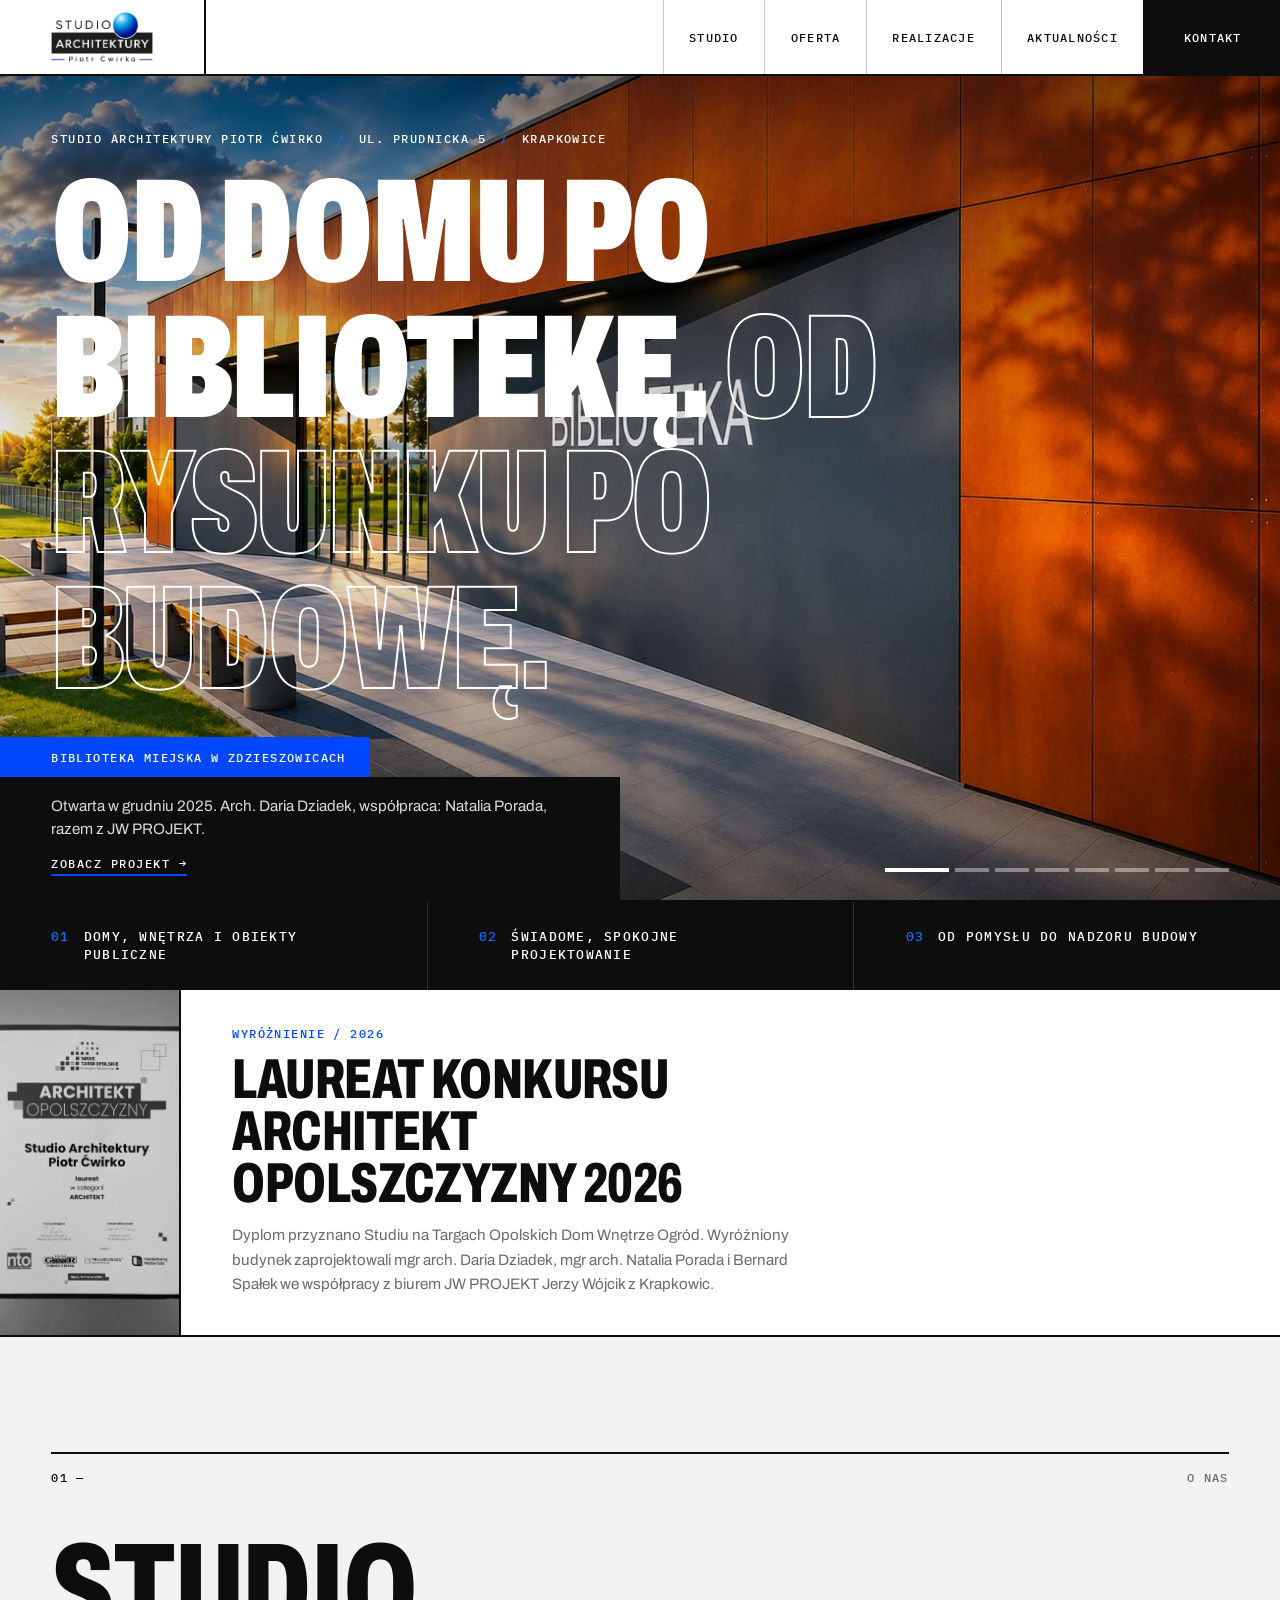
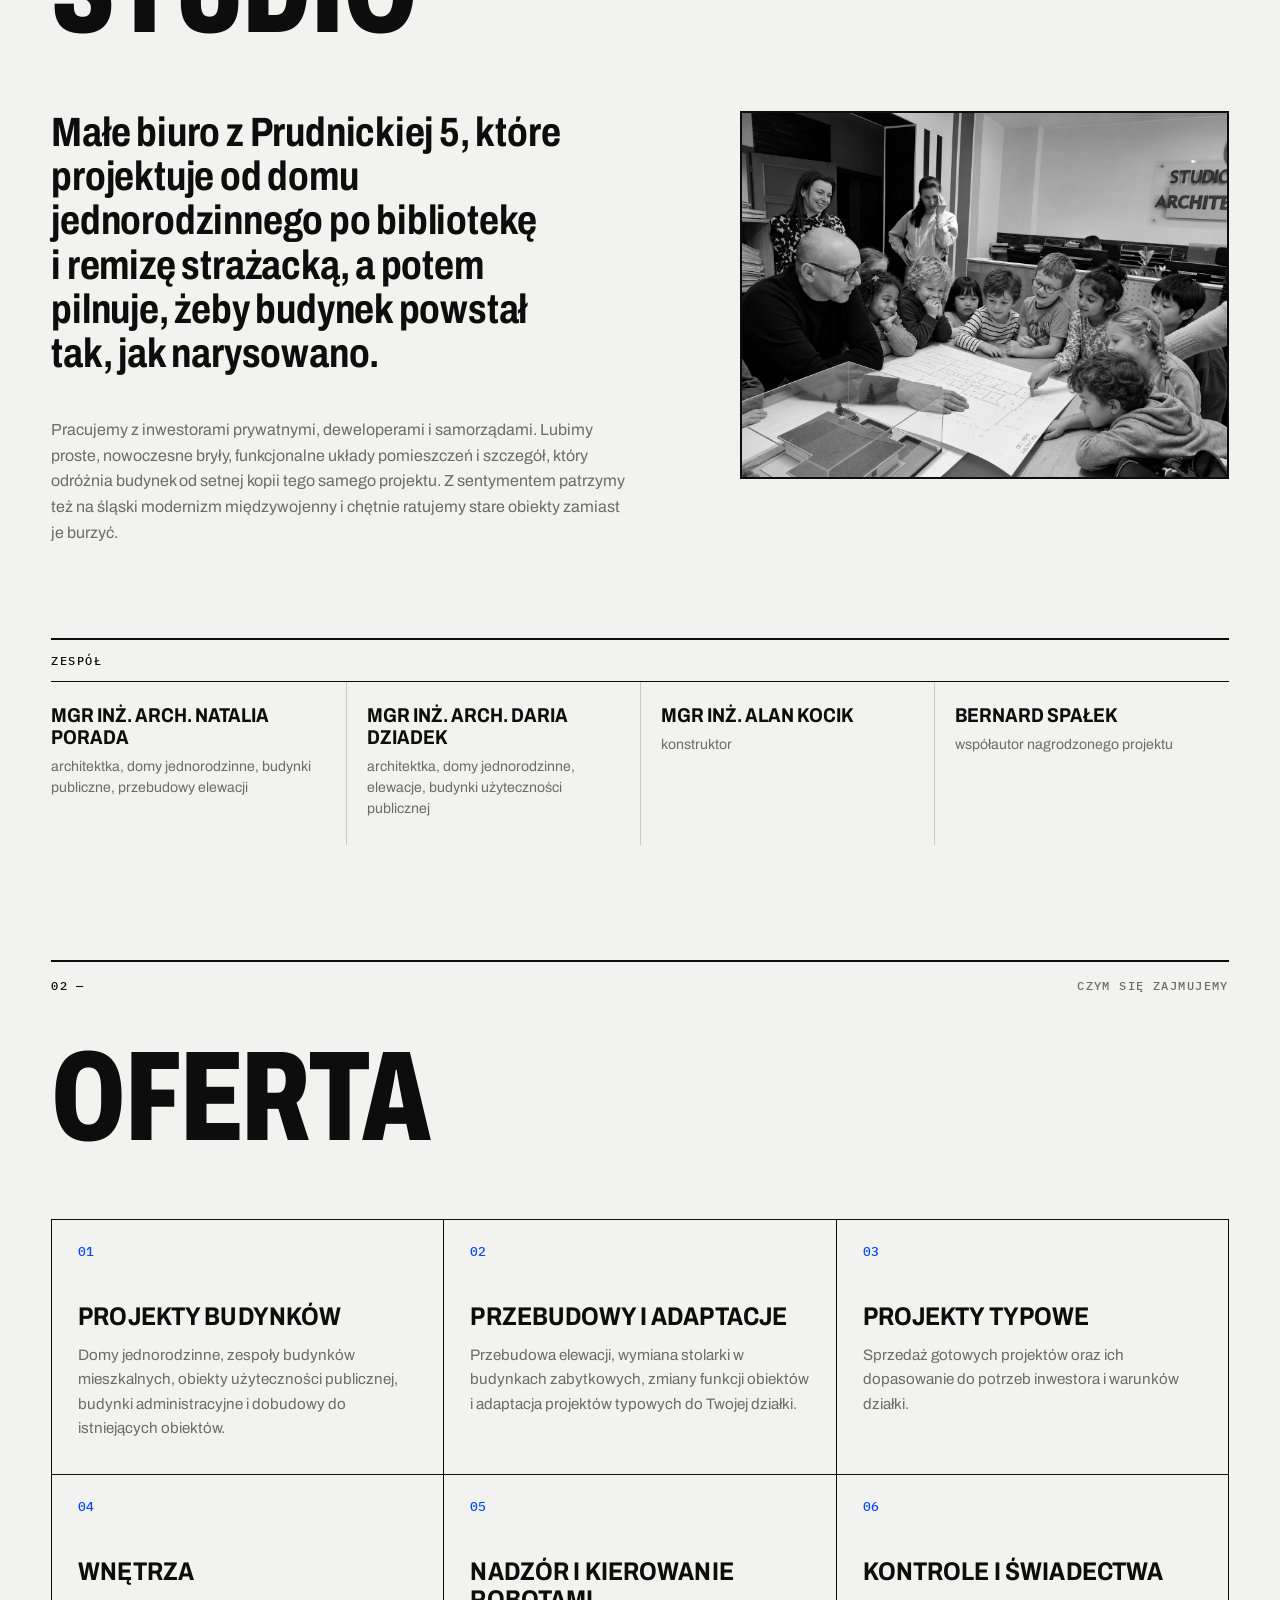
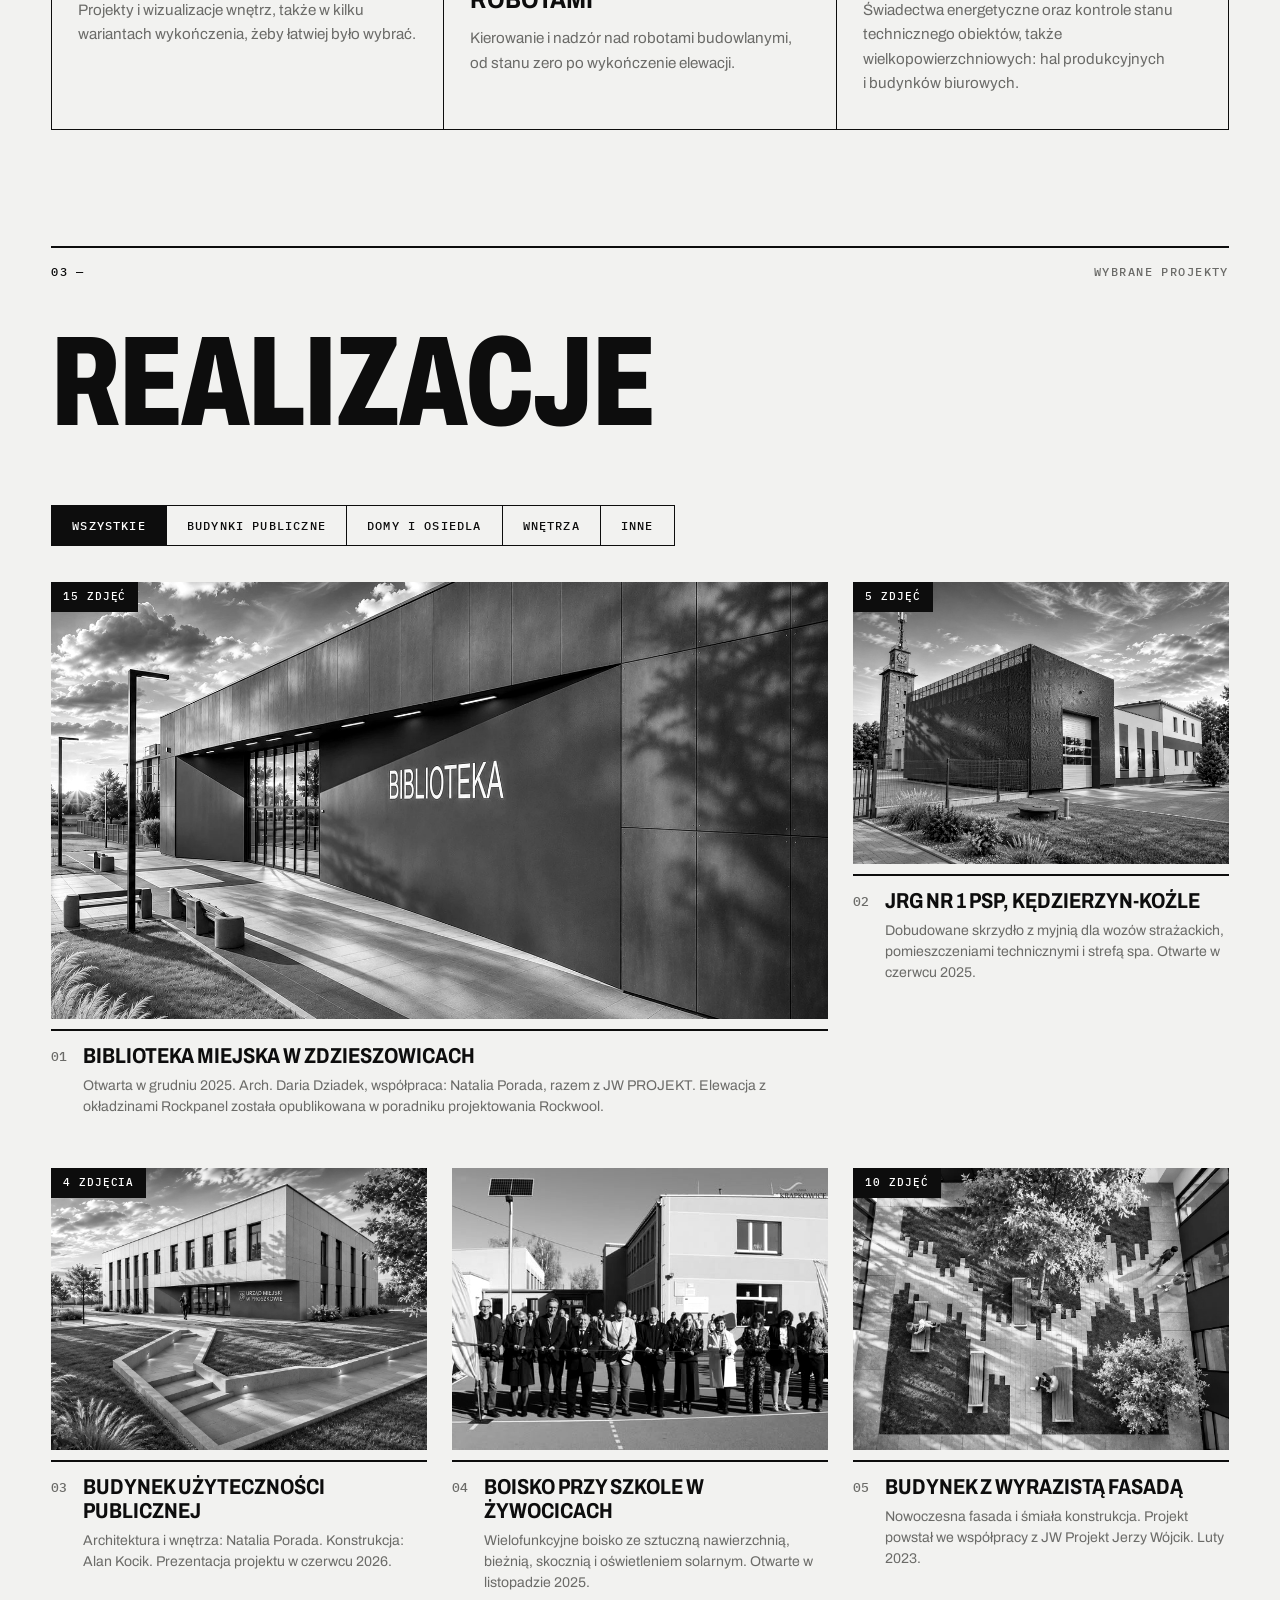
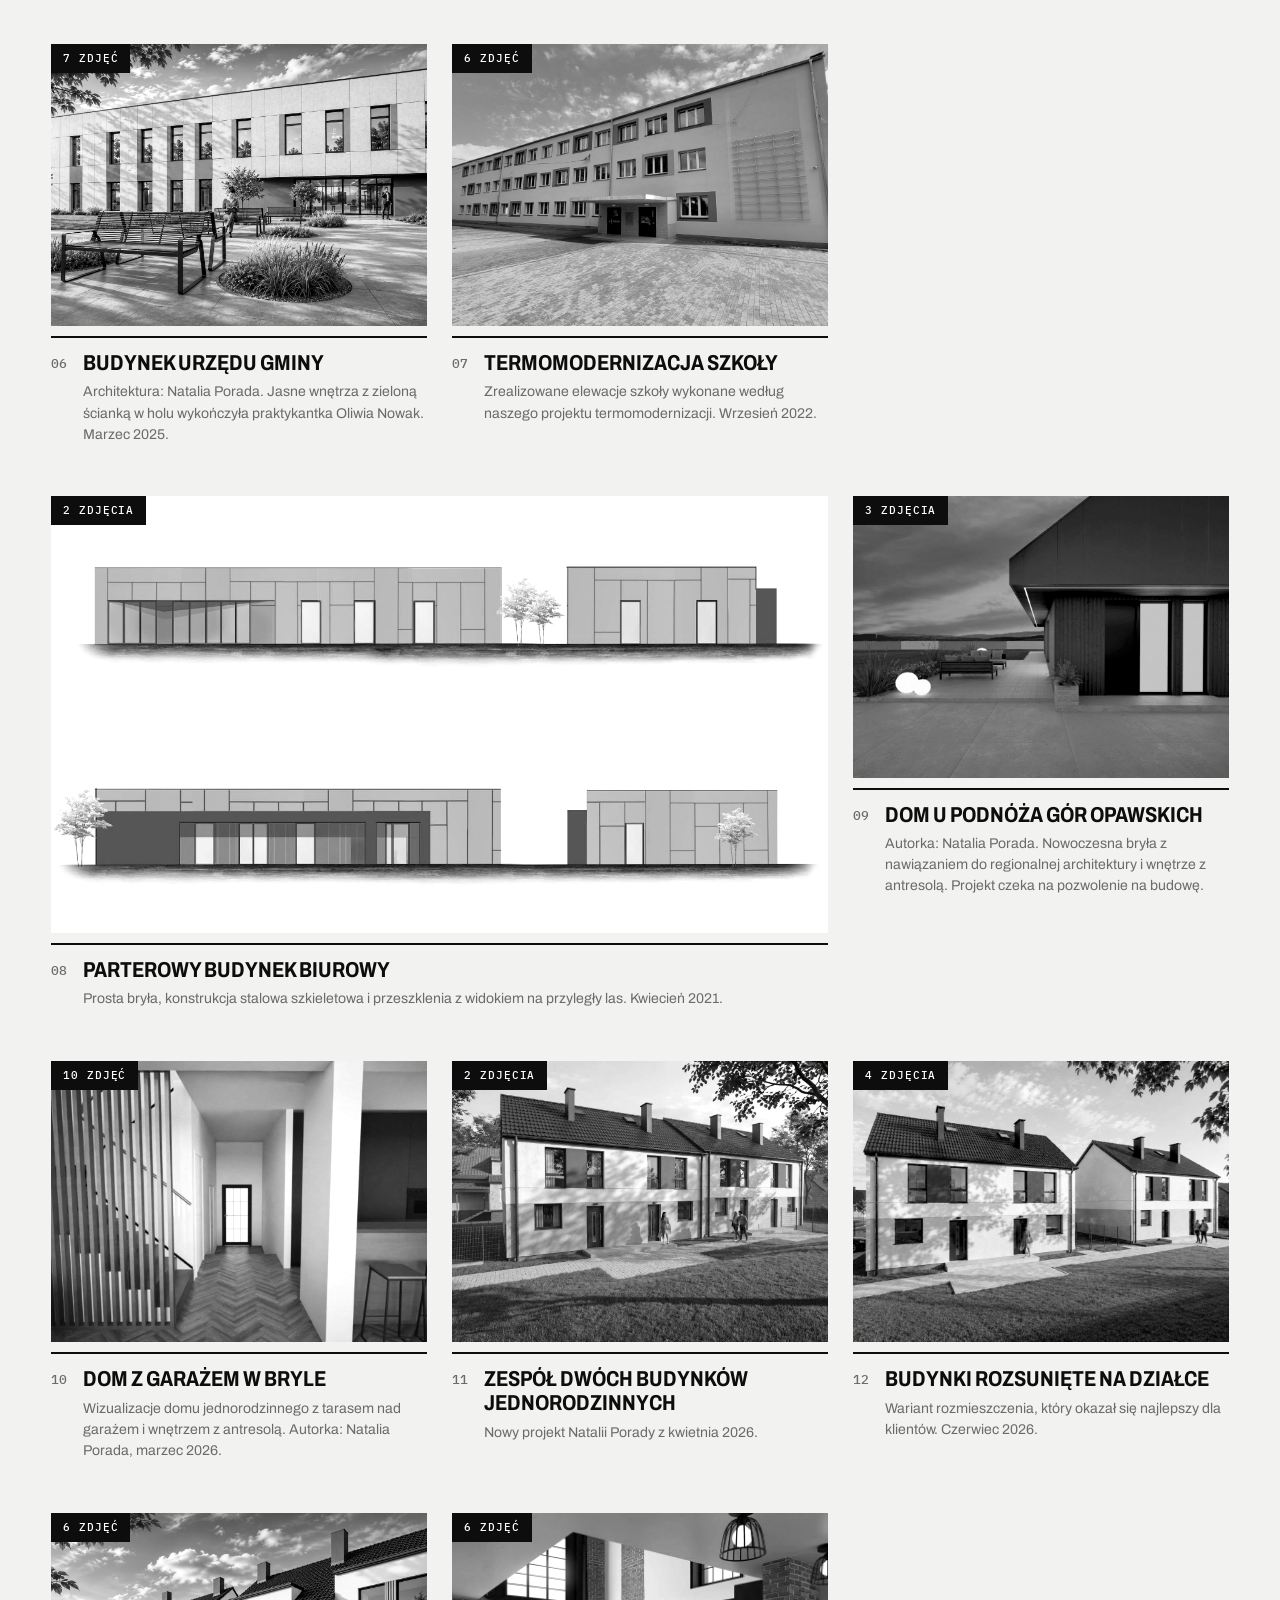
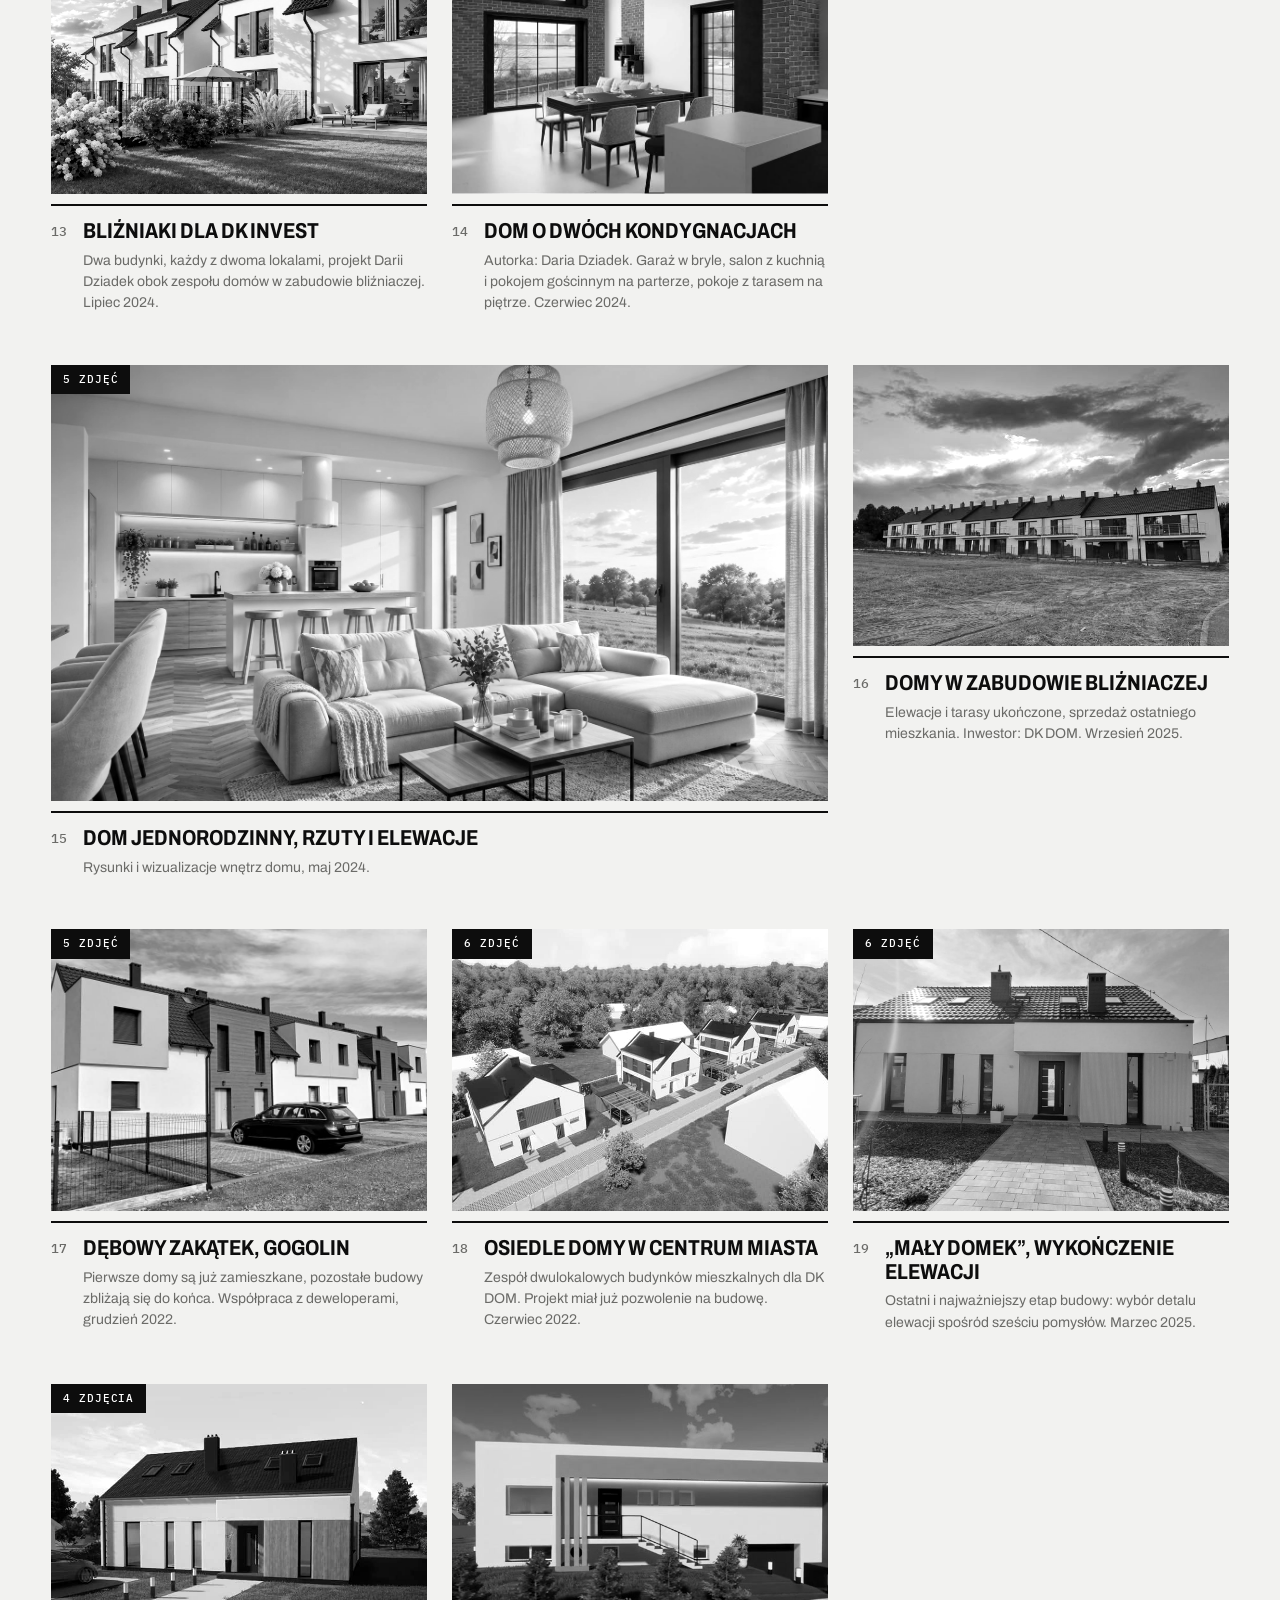
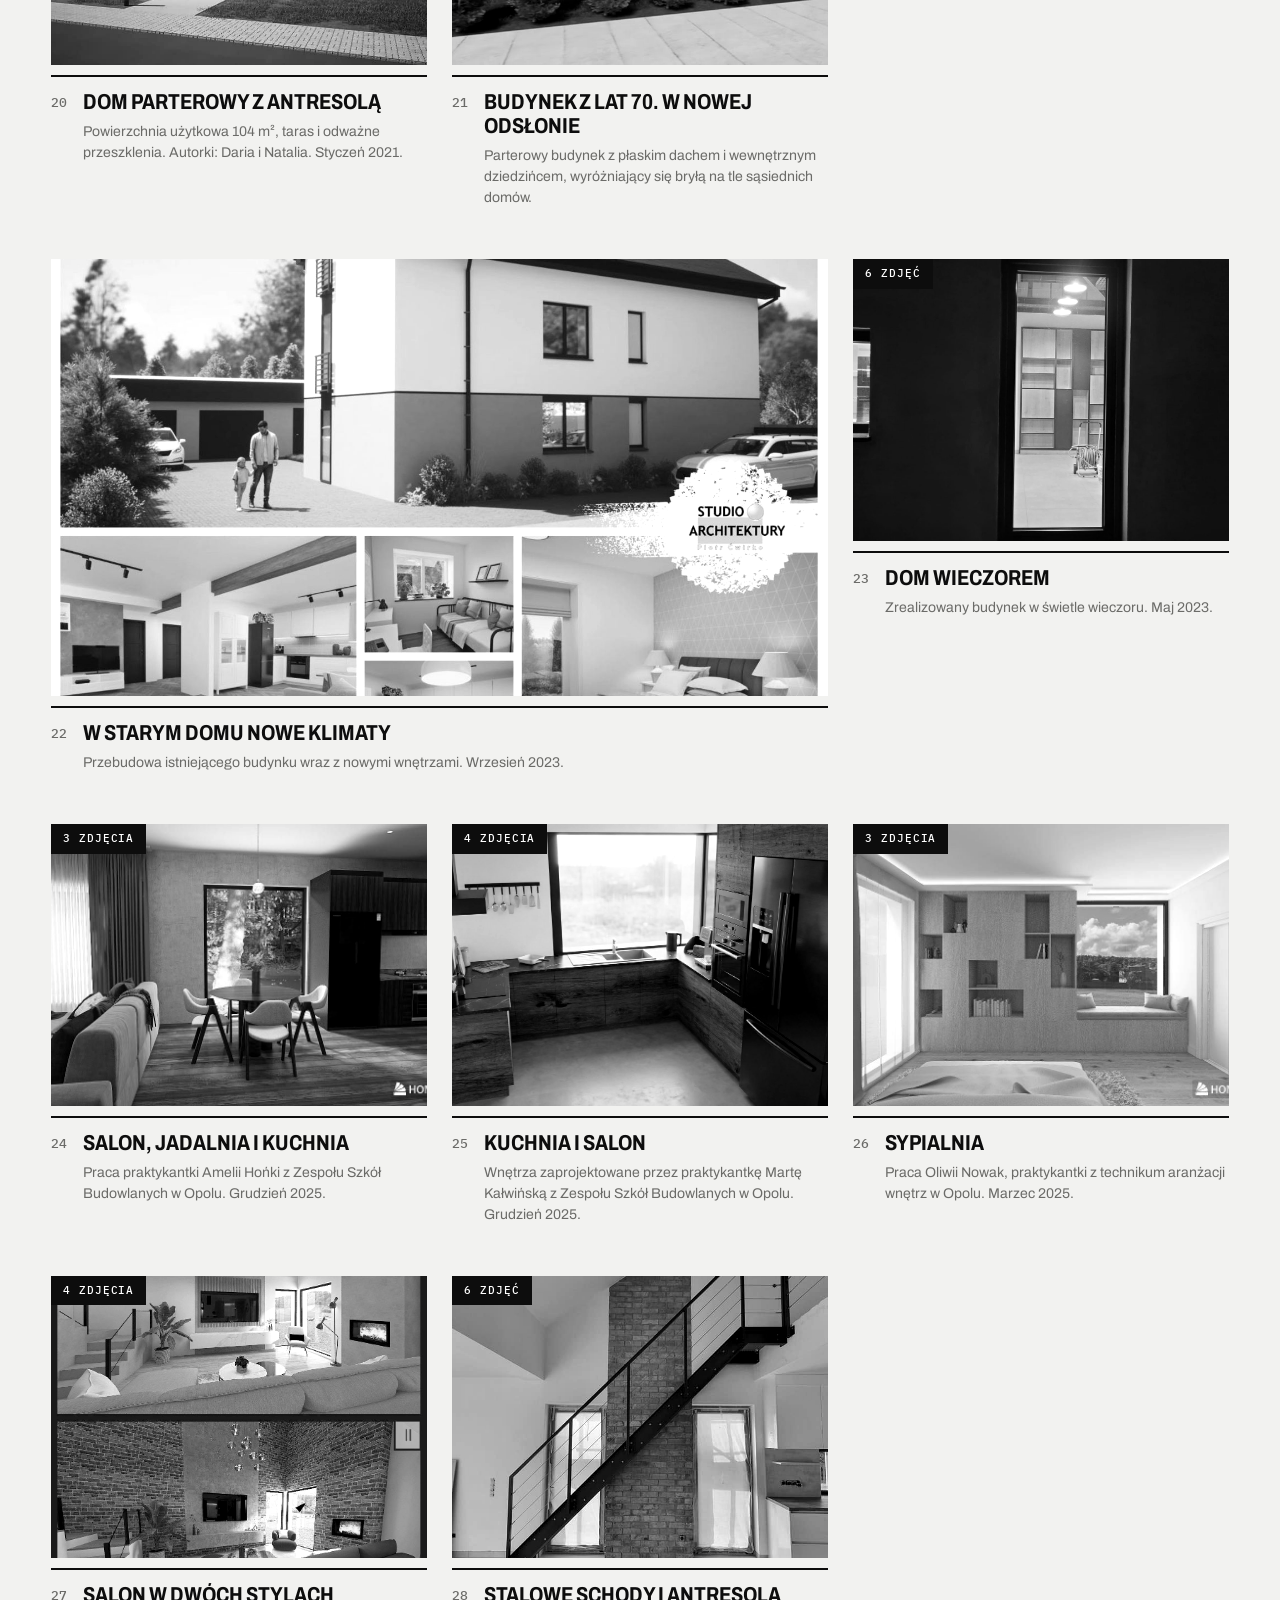
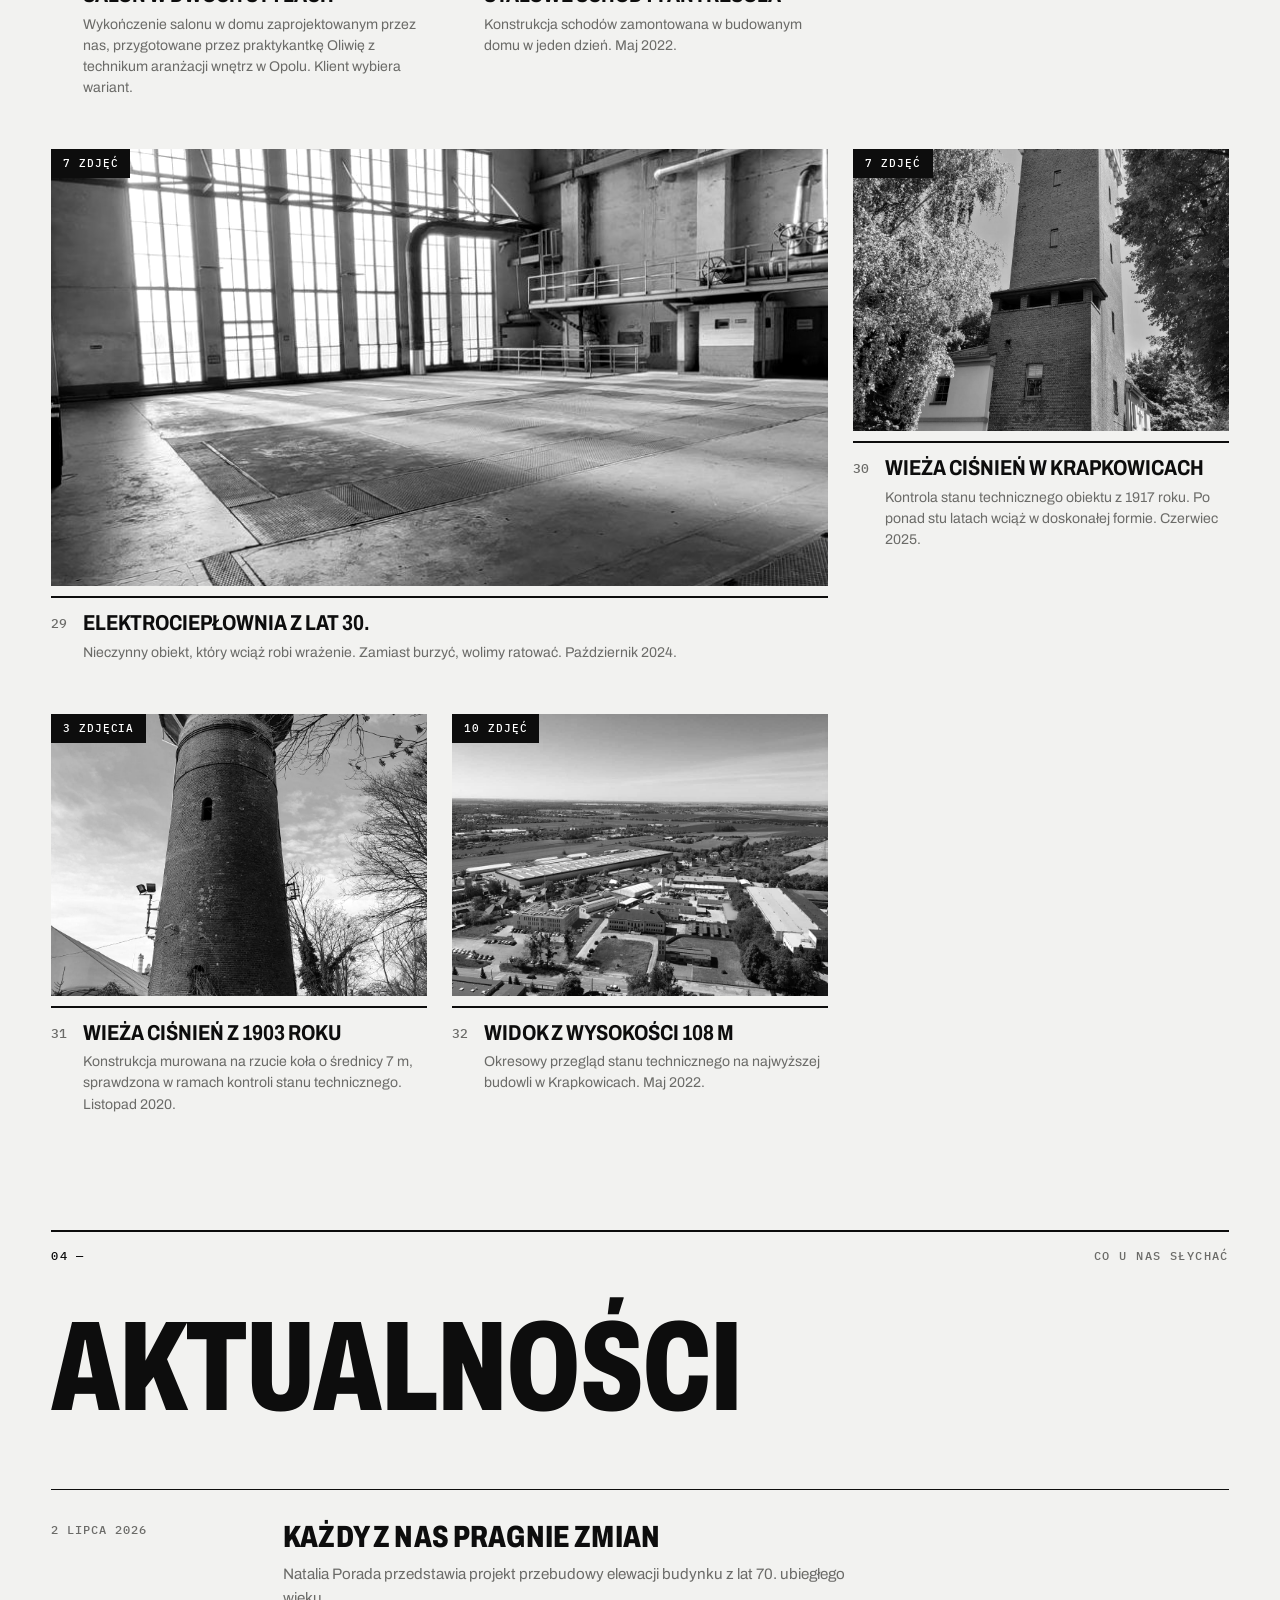
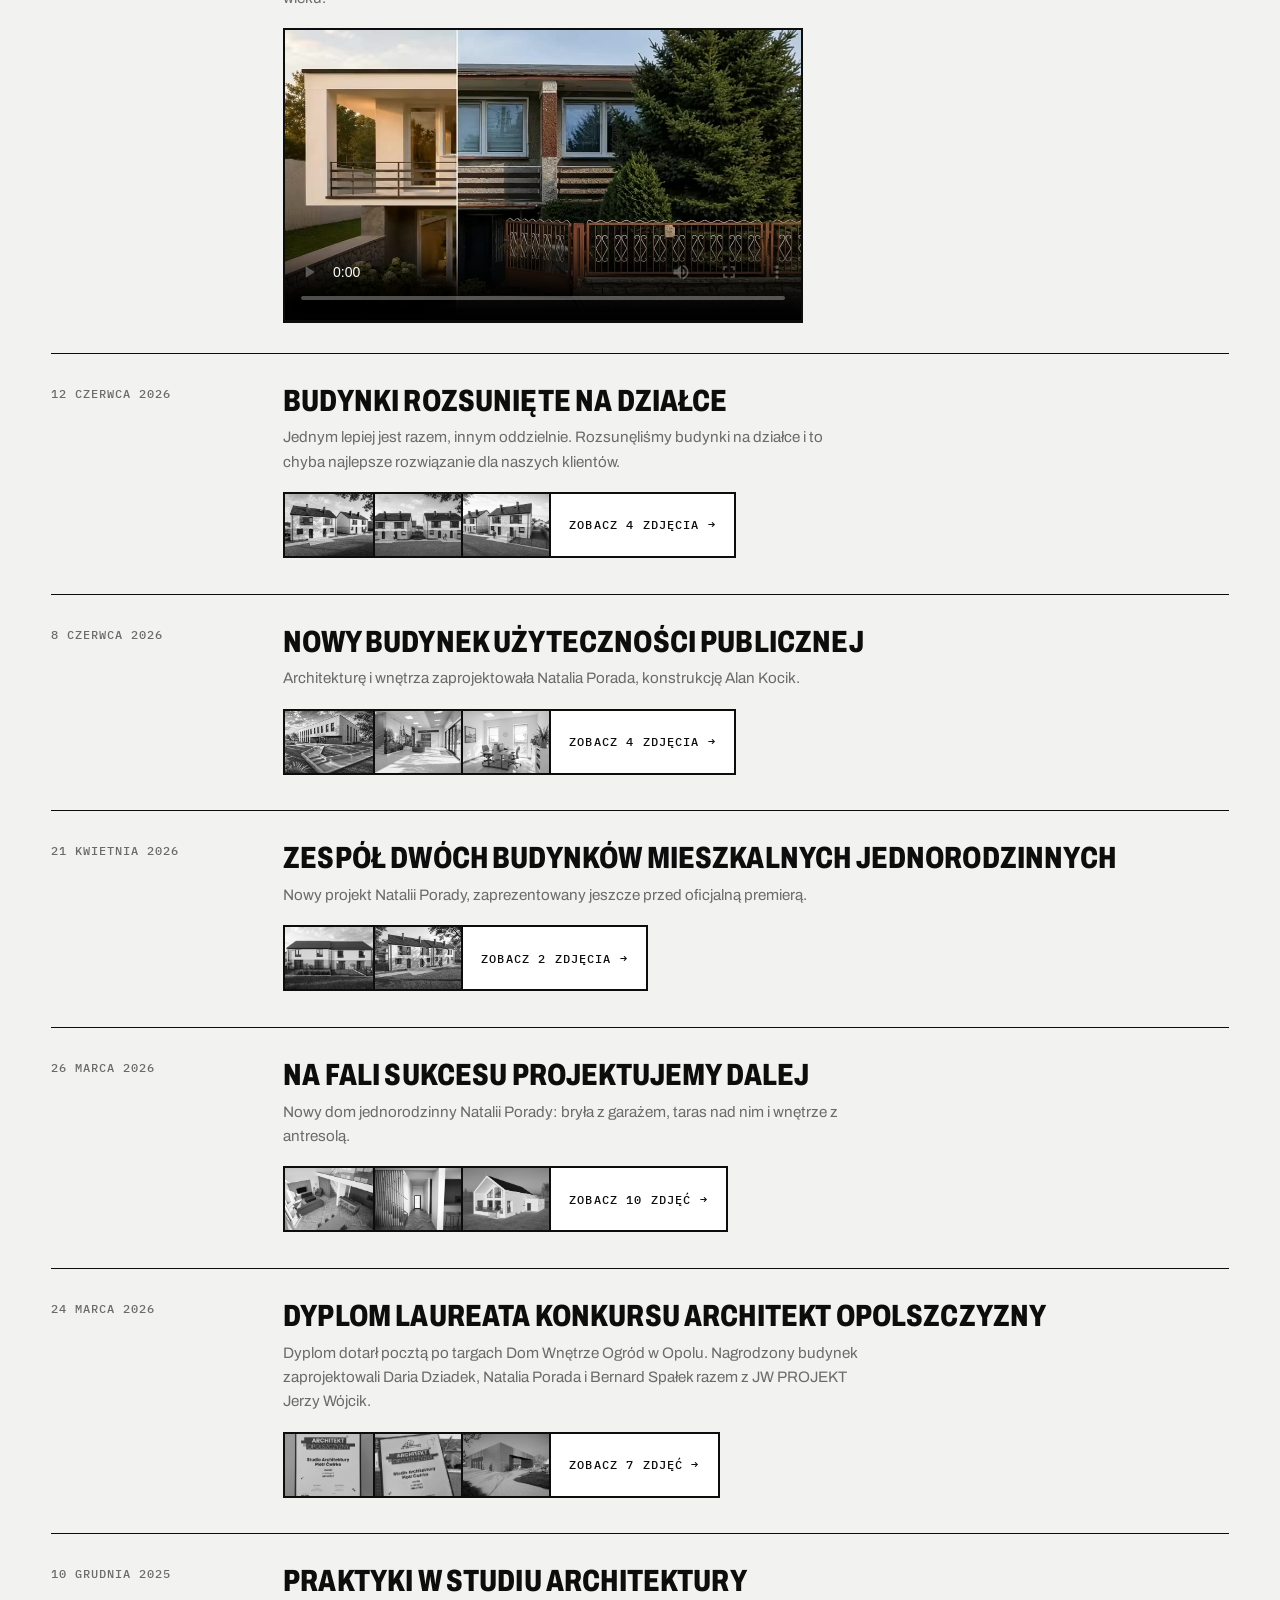
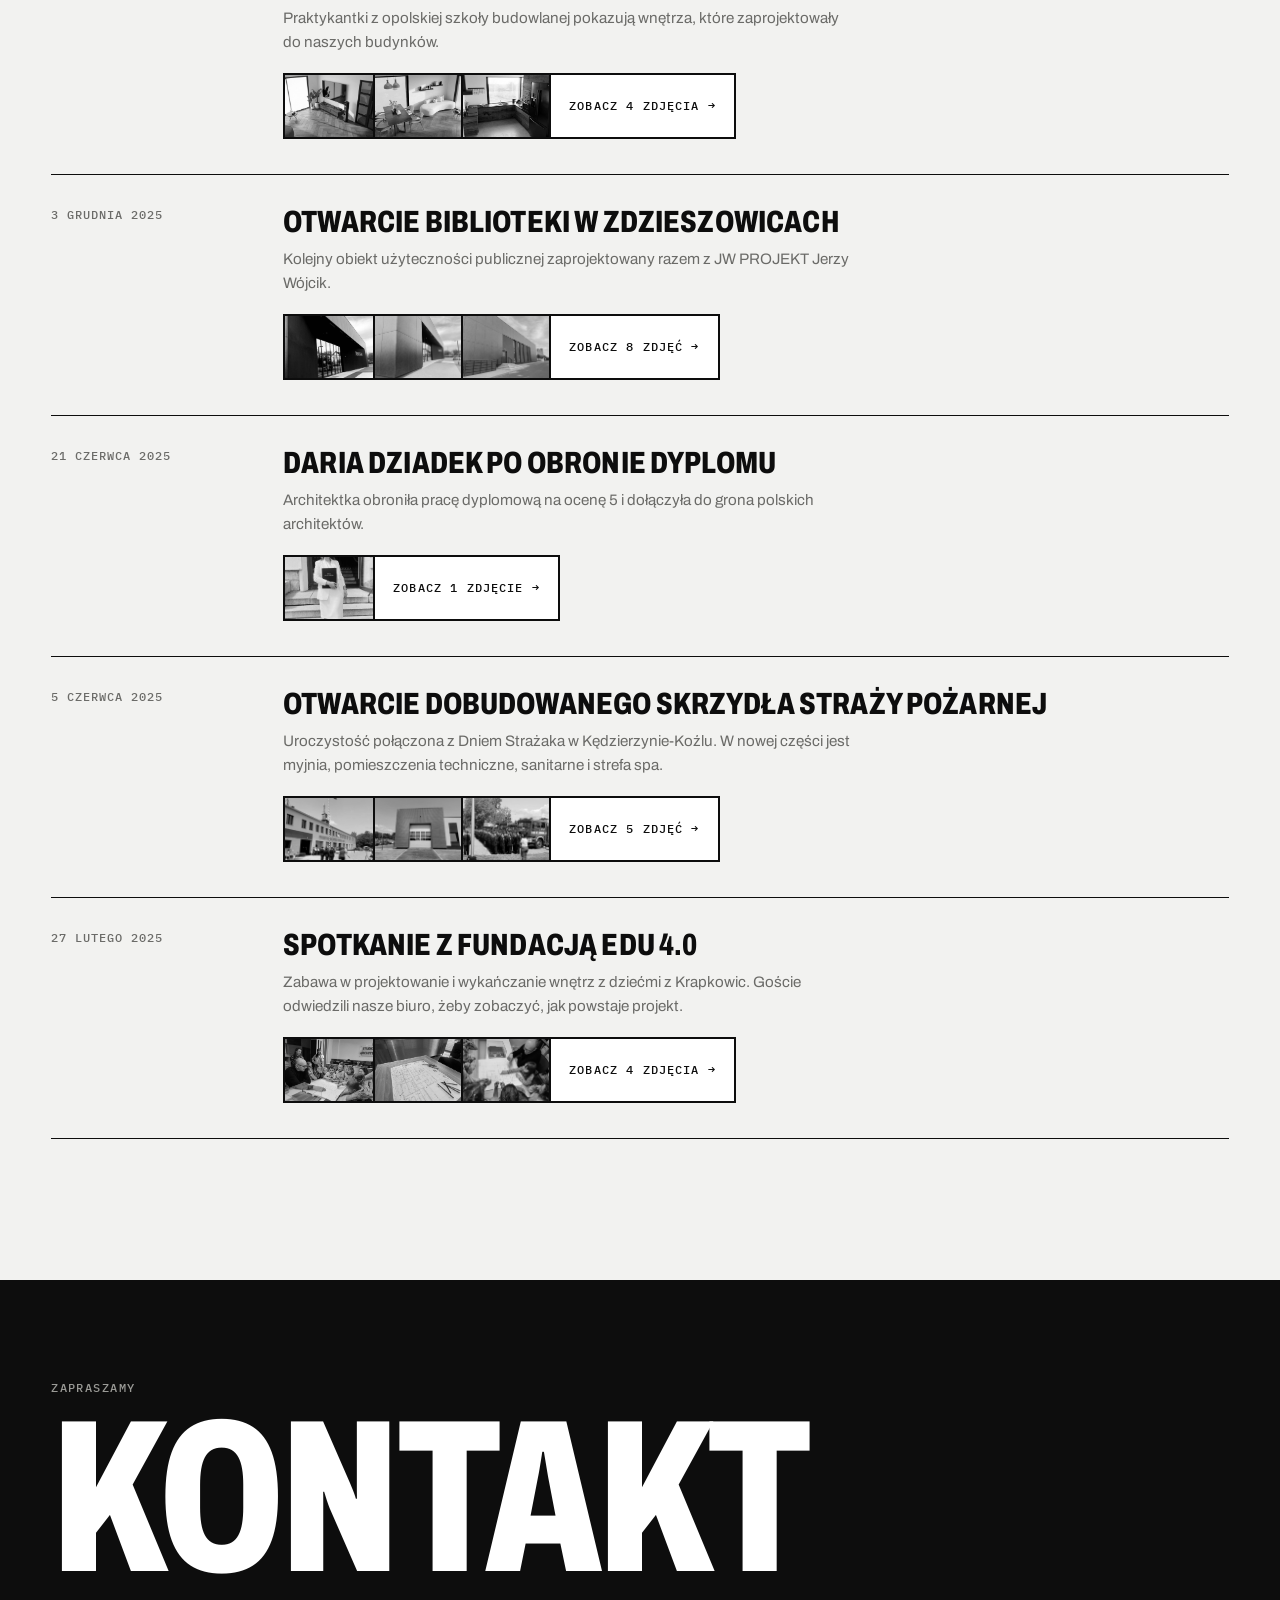
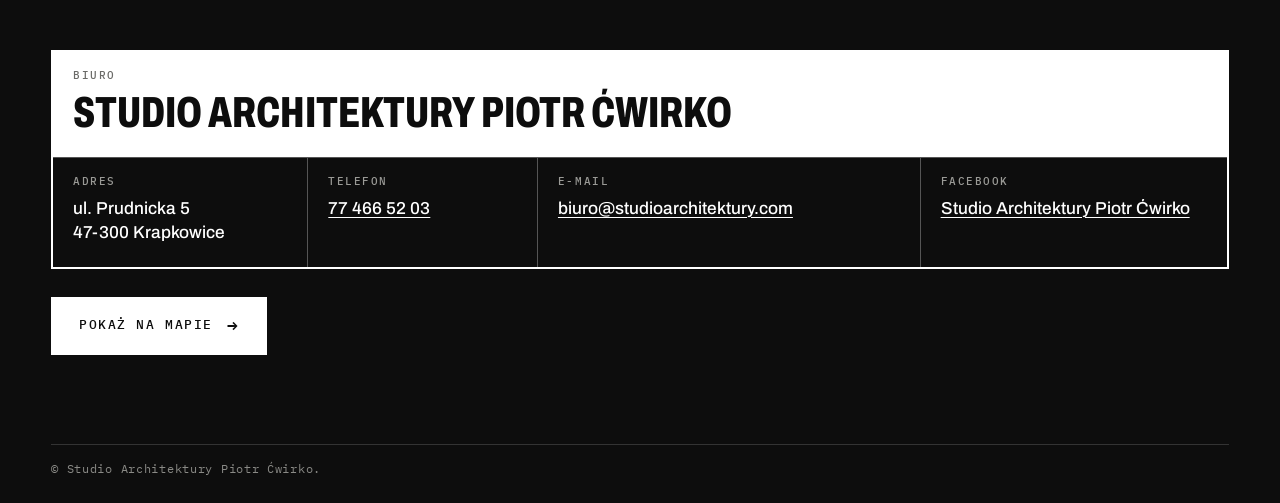
==== wersja-b.html @ 4dc71603 "Wersja B: kolorowe zdjęcia na telefonach Co-Authored-By: Claude Opus 5.5 <noreply@anthropic.com> Cla" ====
<!doctype html>
<html lang="pl">
<head>
<meta charset="utf-8">
<meta name="viewport" content="width=device-width, initial-scale=1">
<title>Studio Architektury Piotr Ćwirko – Krapkowice (wersja B)</title>
<meta name="robots" content="noindex">
<meta name="description" content="Studio Architektury Piotr Ćwirko w Krapkowicach: kompleksowe projekty, nadzór nad robotami budowlanymi, sprzedaż i adaptacja projektów typowych.">
<link rel="preconnect" href="https://fonts.googleapis.com">
<link rel="preconnect" href="https://fonts.gstatic.com" crossorigin>
<link href="https://fonts.googleapis.com/css2?family=Archivo:wdth,wght@62..125,400..900&family=IBM+Plex+Mono:wght@400;500&display=swap" rel="stylesheet">
<link rel="icon" type="image/png" href="assets/favicon.png">
<link rel="stylesheet" href="style-b.css?v=2">
</head>
<body>

<header class="top">
  <a class="brand" href="#top" aria-label="Studio Architektury – strona główna">
    <img src="assets/logo.png" alt="Studio Architektury Piotr Ćwirko" width="900" height="446">
  </a>
  <nav aria-label="Główna">
    <a href="#studio">Studio</a>
    <a href="#oferta">Oferta</a>
    <a href="#realizacje">Realizacje</a>
    <a href="#aktualnosci">Aktualności</a>
    <a href="#kontakt" class="nav-cta">Kontakt</a>
  </nav>
  <button type="button" class="nav-toggle" aria-label="Menu" aria-expanded="false" aria-controls="mobile-menu"><span></span><span></span><span></span></button>
  <div id="mobile-menu" class="mobile-menu">
    <a href="#studio">Studio</a>
    <a href="#oferta">Oferta</a>
    <a href="#realizacje">Realizacje</a>
    <a href="#aktualnosci">Aktualności</a>
    <a href="#kontakt">Kontakt</a>
  </div>
</header>

<main id="top">

<section class="hero">
  <figure class="hero-media" aria-hidden="true">
    <img class="slide is-on" src="images/Hero/hero-3.webp" alt="" width="1491" height="1055" fetchpriority="high">
    <img class="slide" src="images/Hero/hero-4.webp?v=2" alt="" width="1672" height="941">
    <img class="slide" src="images/Hero/hero-5.webp" alt="" width="1674" height="940">
    <img class="slide" src="images/Hero/hero-6.webp" alt="" width="1587" height="991">
    <img class="slide" src="images/Hero/hero-7.webp" alt="" width="1672" height="941">
    <img class="slide" src="images/Hero/hero-8.webp" alt="" width="1672" height="941">
    <img class="slide" src="images/Hero/hero-9.webp" alt="" width="1377" height="1142">
    <img class="slide" src="images/Hero/hero-10.webp" alt="" width="1672" height="941">
  </figure>
  <div class="hero-head">
    <p class="hero-kicker">Studio Architektury Piotr Ćwirko <span>/</span> ul. Prudnicka 5 <span>/</span> Krapkowice</p>
    <h1><span>Od domu</span> <span>po bibliotekę.</span> <span class="out">Od rysunku</span> <span class="out">po budowę.</span></h1>
  </div>
  <div class="hero-caps">
    <div class="hero-cap is-on">
      <p class="cap-title">Biblioteka miejska w Zdzieszowicach</p>
      <div class="cap-info"><p>Otwarta w grudniu 2025. Arch. Daria Dziadek, współpraca: Natalia Porada, razem z JW PROJEKT.</p><button type="button" class="cap-link" data-gallery="images/2025-04_biblioteka-miejska-w-zdzieszowicach/20250417T1701_07.jpg?v=2|images/2025-12_biblioteka-miejska-w-zdzieszowicach/20251203T1606_08.jpg|images/2025-12_biblioteka-miejska-w-zdzieszowicach/20251203T1606_01.jpg|images/2025-12_biblioteka-miejska-w-zdzieszowicach/20251203T1606_02.jpg|images/2025-12_biblioteka-miejska-w-zdzieszowicach/20251203T1606_03.jpg|images/2025-12_biblioteka-miejska-w-zdzieszowicach/20251203T1606_04.jpg|images/2025-12_biblioteka-miejska-w-zdzieszowicach/20251203T1606_05.jpg|images/2025-12_biblioteka-miejska-w-zdzieszowicach/20251203T1606_06.jpg|images/2025-12_biblioteka-miejska-w-zdzieszowicach/20251203T1606_07.jpg|images/2025-04_biblioteka-miejska-w-zdzieszowicach/20250417T1701_01.jpg|images/2025-04_biblioteka-miejska-w-zdzieszowicach/20250417T1701_02.jpg|images/2025-04_biblioteka-miejska-w-zdzieszowicach/20250417T1701_03.jpg|images/2025-04_biblioteka-miejska-w-zdzieszowicach/20250417T1701_04.jpg|images/2025-04_biblioteka-miejska-w-zdzieszowicach/20250417T1701_05.jpg|images/2025-04_biblioteka-miejska-w-zdzieszowicach/20250417T1701_06.jpg" data-title="Biblioteka miejska w Zdzieszowicach" data-alt="Biblioteka miejska w Zdzieszowicach" tabindex="0">Zobacz projekt <span aria-hidden="true">&gt;</span></button></div>
    </div>
    <div class="hero-cap">
      <p class="cap-title">Bliźniaki dla DK INVEST</p>
      <div class="cap-info"><p>Dwa budynki, każdy z dwoma lokalami, projekt Darii Dziadek obok zespołu domów w zabudowie bliźniaczej. Lipiec 2024.</p><button type="button" class="cap-link" data-gallery="images/2024-07_blizniaki-dla-dk-invest/20240719T1148_04.jpg?v=2|images/2024-07_blizniaki-dla-dk-invest/20240719T1148_01.jpg|images/2024-07_blizniaki-dla-dk-invest/20240719T1148_02.jpg|images/2024-07_blizniaki-dla-dk-invest/20240719T1148_03.jpg?v=2|images/2024-07_blizniaki-dla-dk-invest/20240719T1148_05.jpg?v=2|images/2024-07_blizniaki-dla-dk-invest/20240719T1148_06.jpg?v=2" data-title="Bliźniaki dla DK INVEST" data-alt="Domy w zabudowie bliźniaczej dla DK INVEST" tabindex="-1">Zobacz projekt <span aria-hidden="true">&gt;</span></button></div>
    </div>
    <div class="hero-cap">
      <p class="cap-title">Bliźniaki dla DK INVEST</p>
      <div class="cap-info"><p>Dwa budynki, każdy z dwoma lokalami, projekt Darii Dziadek obok zespołu domów w zabudowie bliźniaczej. Lipiec 2024.</p><button type="button" class="cap-link" data-gallery="images/2024-07_blizniaki-dla-dk-invest/20240719T1148_04.jpg?v=2|images/2024-07_blizniaki-dla-dk-invest/20240719T1148_01.jpg|images/2024-07_blizniaki-dla-dk-invest/20240719T1148_02.jpg|images/2024-07_blizniaki-dla-dk-invest/20240719T1148_03.jpg?v=2|images/2024-07_blizniaki-dla-dk-invest/20240719T1148_05.jpg?v=2|images/2024-07_blizniaki-dla-dk-invest/20240719T1148_06.jpg?v=2" data-title="Bliźniaki dla DK INVEST" data-alt="Domy w zabudowie bliźniaczej dla DK INVEST" tabindex="-1">Zobacz projekt <span aria-hidden="true">&gt;</span></button></div>
    </div>
    <div class="hero-cap">
      <p class="cap-title">Budynek urzędu gminy</p>
      <div class="cap-info"><p>Architektura: Natalia Porada. Jasne wnętrza z zieloną ścianką w holu wykończyła praktykantka Oliwia Nowak. Marzec 2025.</p><button type="button" class="cap-link" data-gallery="images/2025-03_budynek-urzedu-gminy/20250322T0818_02.jpg?v=2|images/2025-03_budynek-urzedu-gminy/20250322T0818_01.jpg|images/2025-03_budynek-urzedu-gminy/20250322T0818_03.jpg|images/2025-03_budynek-urzedu-gminy/20250322T0818_04.jpg|images/2025-03_budynek-urzedu-gminy/20250322T0818_05.jpg|images/2025-03_budynek-urzedu-gminy/20250322T0818_06.jpg|images/2025-03_budynek-urzedu-gminy/20250322T0818_07.jpg" data-title="Budynek urzędu gminy" data-alt="Wizualizacja budynku urzędu gminy" tabindex="-1">Zobacz projekt <span aria-hidden="true">&gt;</span></button></div>
    </div>
    <div class="hero-cap">
      <p class="cap-title">Budynek z wyrazistą fasadą</p>
      <div class="cap-info"><p>Nowoczesna fasada i śmiała konstrukcja. Projekt powstał we współpracy z JW Projekt Jerzy Wójcik. Luty 2023.</p><button type="button" class="cap-link" data-gallery="images/2023-02_budynek-z-wyrazista-fasada/20230215T1340_01.jpg?v=2|images/2023-02_budynek-z-wyrazista-fasada/20230215T1340_02.jpg|images/2023-02_budynek-z-wyrazista-fasada/20230215T1340_03.jpg|images/2023-02_budynek-z-wyrazista-fasada/20230215T1340_04.jpg|images/2023-02_budynek-z-wyrazista-fasada/20230215T1340_05.jpg|images/2023-02_budynek-z-wyrazista-fasada/20230215T1340_06.jpg|images/2023-02_budynek-z-wyrazista-fasada/20230215T1340_07.jpg|images/2023-02_budynek-z-wyrazista-fasada/20230215T1340_08.jpg|images/2023-02_budynek-z-wyrazista-fasada/20230215T1340_09.jpg|images/2023-02_budynek-z-wyrazista-fasada/20230215T1340_10.jpg" data-title="Budynek z wyrazistą fasadą" data-alt="Budynek z nowoczesną fasadą" tabindex="-1">Zobacz projekt <span aria-hidden="true">&gt;</span></button></div>
    </div>
    <div class="hero-cap">
      <p class="cap-title">Budynek użyteczności publicznej</p>
      <div class="cap-info"><p>Architektura i wnętrza: Natalia Porada. Konstrukcja: Alan Kocik. Prezentacja projektu w czerwcu 2026.</p><button type="button" class="cap-link" data-gallery="images/2026-06_budynek-uzytecznosci-publicznej/20260608T0747_01.jpg?v=2|images/2026-06_budynek-uzytecznosci-publicznej/20260608T0747_02.jpg|images/2026-06_budynek-uzytecznosci-publicznej/20260608T0747_03.jpg|images/2026-06_budynek-uzytecznosci-publicznej/20260608T0747_04.jpg" data-title="Budynek użyteczności publicznej" data-alt="Wizualizacja budynku użyteczności publicznej" tabindex="-1">Zobacz projekt <span aria-hidden="true">&gt;</span></button></div>
    </div>
    <div class="hero-cap">
      <p class="cap-title">Bliźniaki dla DK INVEST</p>
      <div class="cap-info"><p>Dwa budynki, każdy z dwoma lokalami, projekt Darii Dziadek obok zespołu domów w zabudowie bliźniaczej. Lipiec 2024.</p><button type="button" class="cap-link" data-gallery="images/2024-07_blizniaki-dla-dk-invest/20240719T1148_04.jpg?v=2|images/2024-07_blizniaki-dla-dk-invest/20240719T1148_01.jpg|images/2024-07_blizniaki-dla-dk-invest/20240719T1148_02.jpg|images/2024-07_blizniaki-dla-dk-invest/20240719T1148_03.jpg?v=2|images/2024-07_blizniaki-dla-dk-invest/20240719T1148_05.jpg?v=2|images/2024-07_blizniaki-dla-dk-invest/20240719T1148_06.jpg?v=2" data-title="Bliźniaki dla DK INVEST" data-alt="Domy w zabudowie bliźniaczej dla DK INVEST" tabindex="-1">Zobacz projekt <span aria-hidden="true">&gt;</span></button></div>
    </div>
    <div class="hero-cap">
      <p class="cap-title">Dom jednorodzinny, rzuty i elewacje</p>
      <div class="cap-info"><p>Rysunki i wizualizacje wnętrz domu, maj 2024.</p><button type="button" class="cap-link" data-gallery="images/2024-05_dom-jednorodzinny-rzuty-i-elewacje/20240522T0846_04.jpg?v=2|images/2024-05_dom-jednorodzinny-rzuty-i-elewacje/20240522T0846_05.jpg|images/2024-05_dom-jednorodzinny-rzuty-i-elewacje/20240522T0846_01.jpg|images/2024-05_dom-jednorodzinny-rzuty-i-elewacje/20240522T0846_02.jpg|images/2024-05_dom-jednorodzinny-rzuty-i-elewacje/20240522T0846_03.jpg" data-title="Dom jednorodzinny, rzuty i elewacje" data-alt="Elewacje domu jednorodzinnego" tabindex="-1">Zobacz projekt <span aria-hidden="true">&gt;</span></button></div>
    </div>
  </div>
  <div class="hero-dots" role="group" aria-label="Wybór zdjęcia">
    <button type="button" class="is-on" aria-label="Zdjęcie 1" aria-current="true"></button>
    <button type="button" aria-label="Zdjęcie 2"></button>
    <button type="button" aria-label="Zdjęcie 3"></button>
    <button type="button" aria-label="Zdjęcie 4"></button>
    <button type="button" aria-label="Zdjęcie 5"></button>
    <button type="button" aria-label="Zdjęcie 6"></button>
    <button type="button" aria-label="Zdjęcie 7"></button>
    <button type="button" aria-label="Zdjęcie 8"></button>
  </div>
</section>

<ul class="trust" aria-label="Nasze podejście">
  <li><svg viewBox="0 0 24 24" aria-hidden="true"><path d="M3 11l9-7 9 7v9a1 1 0 0 1-1 1h-5v-6H9v6H4a1 1 0 0 1-1-1z"/></svg>Domy, wnętrza i obiekty publiczne</li>
  <li><svg viewBox="0 0 24 24" aria-hidden="true"><path d="M5 19c0-9 5-14 14-14 0 9-5 14-14 14zM5 19l8-8"/></svg>Świadome, spokojne projektowanie</li>
  <li><svg viewBox="0 0 24 24" aria-hidden="true"><path d="M12 3l9 5-9 5-9-5zM3 13l9 5 9-5M3 17.5l9 5 9-5" transform="scale(1 .9) translate(0 .8)"/></svg>Od pomysłu do nadzoru budowy</li>
</ul>

<section class="award" aria-label="Wyróżnienie">
  <button type="button" class="award-img" data-gallery="images/2026-03_laureat-konkursu-architekt-opolszczyzny/20260324T1501_07.jpg|images/2026-03_laureat-konkursu-architekt-opolszczyzny/20260324T1501_01.jpg|images/2026-03_laureat-konkursu-architekt-opolszczyzny/20260324T1501_02.jpg|images/2026-03_laureat-konkursu-architekt-opolszczyzny/20260324T1501_03.jpg|images/2026-03_laureat-konkursu-architekt-opolszczyzny/20260324T1501_04.jpg|images/2026-03_laureat-konkursu-architekt-opolszczyzny/20260324T1501_05.jpg|images/2026-03_laureat-konkursu-architekt-opolszczyzny/20260324T1501_06.jpg" data-title="Laureat konkursu Architekt Opolszczyzny 2026" data-alt="Dyplom i nagrodzony budynek" aria-label="Zobacz zdjęcia (7)"><img src="images/2026-03_laureat-konkursu-architekt-opolszczyzny/20260324T1501_07.jpg" alt="Dyplom laureata konkursu Architekt Opolszczyzny dla Studia Architektury Piotr Ćwirko"></button>
  <div>
    <h2>Laureat konkursu Architekt Opolszczyzny 2026</h2>
    <p>Dyplom przyznano Studiu na Targach Opolskich Dom Wnętrze Ogród. Wyróżniony budynek zaprojektowali mgr arch. Daria Dziadek, mgr arch. Natalia Porada i Bernard Spałek we współpracy z biurem JW PROJEKT Jerzy Wójcik z Krapkowic.</p>
  </div>
</section>

<section id="studio" class="block studio">
  <div class="col-head">
    <p class="eyebrow">O nas</p>
    <h2>Studio</h2>
  </div>
  <div class="col-body">
    <p class="big">Małe biuro z Prudnickiej 5, które projektuje od domu jednorodzinnego po bibliotekę i&nbsp;remizę strażacką, a&nbsp;potem pilnuje, żeby budynek powstał tak, jak narysowano.</p>
    <p>Pracujemy z inwestorami prywatnymi, deweloperami i samorządami. Lubimy proste, nowoczesne bryły, funkcjonalne układy pomieszczeń i szczegół, który odróżnia budynek od setnej kopii tego samego projektu. Z sentymentem patrzymy też na śląski modernizm międzywojenny i&nbsp;chętnie ratujemy stare obiekty zamiast je burzyć.</p>

    <figure class="office"><img src="assets/biuro.webp" alt="Wnętrze biura Studia Architektury podczas spotkania z dziećmi przy makiecie" width="1448" height="1086" loading="lazy"></figure>
    <h3>Zespół</h3>
    <ul class="team">
      <li><strong>mgr inż. arch. Natalia Porada</strong><span>architektka, domy jednorodzinne, budynki publiczne, przebudowy elewacji</span></li>
      <li><strong>mgr inż. arch. Daria Dziadek</strong><span>architektka, domy jednorodzinne, elewacje, budynki użyteczności publicznej</span></li>
      <li><strong>mgr inż. Alan Kocik</strong><span>konstruktor</span></li>
      <li><strong>Bernard Spałek</strong><span>współautor nagrodzonego projektu</span></li>
    </ul>
  </div>
</section>

<section id="oferta" class="block oferta">
  <div class="col-head">
    <p class="eyebrow">Czym się zajmujemy</p>
    <h2>Oferta</h2>
  </div>
  <div class="col-body">
    <ul class="services">
      <li>
        <h3>Projekty budynków</h3>
        <p>Domy jednorodzinne, zespoły budynków mieszkalnych, obiekty użyteczności publicznej, budynki administracyjne i&nbsp;dobudowy do istniejących obiektów.</p>
      </li>
      <li>
        <h3>Przebudowy i adaptacje</h3>
        <p>Przebudowa elewacji, wymiana stolarki w budynkach zabytkowych, zmiany funkcji obiektów i&nbsp;adaptacja projektów typowych do Twojej działki.</p>
      </li>
      <li>
        <h3>Projekty typowe</h3>
        <p>Sprzedaż gotowych projektów oraz ich dopasowanie do potrzeb inwestora i&nbsp;warunków działki.</p>
      </li>
      <li>
        <h3>Wnętrza</h3>
        <p>Projekty i wizualizacje wnętrz, także w kilku wariantach wykończenia, żeby łatwiej było wybrać.</p>
      </li>
      <li>
        <h3>Nadzór i kierowanie robotami</h3>
        <p>Kierowanie i nadzór nad robotami budowlanymi, od stanu zero po wykończenie elewacji.</p>
      </li>
      <li>
        <h3>Kontrole i świadectwa</h3>
        <p>Świadectwa energetyczne oraz kontrole stanu technicznego obiektów, także wielkopowierzchniowych: hal produkcyjnych i&nbsp;budynków biurowych.</p>
      </li>
    </ul>
  </div>
</section>

<section id="realizacje" class="block realizacje">
  <div class="col-head">
    <p class="eyebrow">Wybrane projekty</p>
    <h2>Realizacje</h2>
  </div>
  <div class="col-body wide">
    <div class="filters" role="group" aria-label="Filtr realizacji">
      <button type="button" class="chip is-on" data-f="all" aria-pressed="true">Wszystkie</button>
      <button type="button" class="chip" data-f="publiczne" aria-pressed="false">Budynki publiczne</button>
      <button type="button" class="chip" data-f="mieszkalne" aria-pressed="false">Domy i osiedla</button>
      <button type="button" class="chip" data-f="wnetrza" aria-pressed="false">Wnętrza</button>
      <button type="button" class="chip" data-f="inne" aria-pressed="false">Inne</button>
    </div>

    <ul class="grid">
      <li data-cat="publiczne">
        <button class="tile" type="button" data-gallery="images/2025-04_biblioteka-miejska-w-zdzieszowicach/20250417T1701_07.jpg?v=2|images/2025-12_biblioteka-miejska-w-zdzieszowicach/20251203T1606_08.jpg|images/2025-12_biblioteka-miejska-w-zdzieszowicach/20251203T1606_01.jpg|images/2025-12_biblioteka-miejska-w-zdzieszowicach/20251203T1606_02.jpg|images/2025-12_biblioteka-miejska-w-zdzieszowicach/20251203T1606_03.jpg|images/2025-12_biblioteka-miejska-w-zdzieszowicach/20251203T1606_04.jpg|images/2025-12_biblioteka-miejska-w-zdzieszowicach/20251203T1606_05.jpg|images/2025-12_biblioteka-miejska-w-zdzieszowicach/20251203T1606_06.jpg|images/2025-12_biblioteka-miejska-w-zdzieszowicach/20251203T1606_07.jpg|images/2025-04_biblioteka-miejska-w-zdzieszowicach/20250417T1701_01.jpg|images/2025-04_biblioteka-miejska-w-zdzieszowicach/20250417T1701_02.jpg|images/2025-04_biblioteka-miejska-w-zdzieszowicach/20250417T1701_03.jpg|images/2025-04_biblioteka-miejska-w-zdzieszowicach/20250417T1701_04.jpg|images/2025-04_biblioteka-miejska-w-zdzieszowicach/20250417T1701_05.jpg|images/2025-04_biblioteka-miejska-w-zdzieszowicach/20250417T1701_06.jpg" data-title="Biblioteka miejska w Zdzieszowicach" data-alt="Biblioteka miejska w Zdzieszowicach">
          <span class="ph"><img src="images/2025-04_biblioteka-miejska-w-zdzieszowicach/20250417T1701_07.jpg?v=2" alt="Biblioteka miejska w Zdzieszowicach" loading="lazy"><span class="count">15 zdjęć</span></span>
          <span class="cap"><strong>Biblioteka miejska w Zdzieszowicach</strong><em>Otwarta w grudniu 2025. Arch. Daria Dziadek, współpraca: Natalia Porada, razem z JW PROJEKT. Elewacja z okładzinami Rockpanel została opublikowana w poradniku projektowania Rockwool.</em></span>
        </button>
      </li>
      <li data-cat="publiczne">
        <button class="tile" type="button" data-gallery="images/2025-06_jrg-nr-1-psp-kedzierzyn-kozle/20250605T1130_05.jpg?v=2|images/2025-06_jrg-nr-1-psp-kedzierzyn-kozle/20250605T1130_04.jpg|images/2025-06_jrg-nr-1-psp-kedzierzyn-kozle/20250605T1130_01.jpg|images/2025-06_jrg-nr-1-psp-kedzierzyn-kozle/20250605T1130_02.jpg|images/2025-06_jrg-nr-1-psp-kedzierzyn-kozle/20250605T1130_03.jpg" data-title="JRG nr 1 PSP, Kędzierzyn-Koźle" data-alt="Dobudowane skrzydło JRG nr 1 PSP w Kędzierzynie-Koźlu">
          <span class="ph"><img src="images/2025-06_jrg-nr-1-psp-kedzierzyn-kozle/20250605T1130_05.jpg?v=2" alt="Dobudowane skrzydło JRG nr 1 PSP w Kędzierzynie-Koźlu" loading="lazy"><span class="count">5 zdjęć</span></span>
          <span class="cap"><strong>JRG nr 1 PSP, Kędzierzyn-Koźle</strong><em>Dobudowane skrzydło z myjnią dla wozów strażackich, pomieszczeniami technicznymi i strefą spa. Otwarte w czerwcu 2025.</em></span>
        </button>
      </li>
      <li data-cat="publiczne">
        <button class="tile" type="button" data-gallery="images/2026-06_budynek-uzytecznosci-publicznej/20260608T0747_01.jpg?v=2|images/2026-06_budynek-uzytecznosci-publicznej/20260608T0747_02.jpg|images/2026-06_budynek-uzytecznosci-publicznej/20260608T0747_03.jpg|images/2026-06_budynek-uzytecznosci-publicznej/20260608T0747_04.jpg" data-title="Budynek użyteczności publicznej" data-alt="Wizualizacja budynku użyteczności publicznej">
          <span class="ph"><img src="images/2026-06_budynek-uzytecznosci-publicznej/20260608T0747_01.jpg?v=2" alt="Wizualizacja budynku użyteczności publicznej" loading="lazy"><span class="count">4 zdjęcia</span></span>
          <span class="cap"><strong>Budynek użyteczności publicznej</strong><em>Architektura i wnętrza: Natalia Porada. Konstrukcja: Alan Kocik. Prezentacja projektu w czerwcu 2026.</em></span>
        </button>
      </li>
      <li data-cat="publiczne">
        <button class="tile" type="button" data-gallery="images/inne/studio_14.jpg" data-title="Boisko przy szkole w Żywocicach" data-alt="Otwarcie boiska przy szkole w Żywocicach">
          <span class="ph"><img src="images/inne/studio_14.jpg" alt="Otwarcie boiska przy szkole w Żywocicach" loading="lazy"></span>
          <span class="cap"><strong>Boisko przy szkole w Żywocicach</strong><em>Wielofunkcyjne boisko ze sztuczną nawierzchnią, bieżnią, skocznią i oświetleniem solarnym. Otwarte w listopadzie 2025.</em></span>
        </button>
      </li>
      <li data-cat="publiczne">
        <button class="tile" type="button" data-gallery="images/2023-02_budynek-z-wyrazista-fasada/20230215T1340_01.jpg?v=2|images/2023-02_budynek-z-wyrazista-fasada/20230215T1340_02.jpg|images/2023-02_budynek-z-wyrazista-fasada/20230215T1340_03.jpg|images/2023-02_budynek-z-wyrazista-fasada/20230215T1340_04.jpg|images/2023-02_budynek-z-wyrazista-fasada/20230215T1340_05.jpg|images/2023-02_budynek-z-wyrazista-fasada/20230215T1340_06.jpg|images/2023-02_budynek-z-wyrazista-fasada/20230215T1340_07.jpg|images/2023-02_budynek-z-wyrazista-fasada/20230215T1340_08.jpg|images/2023-02_budynek-z-wyrazista-fasada/20230215T1340_09.jpg|images/2023-02_budynek-z-wyrazista-fasada/20230215T1340_10.jpg" data-title="Budynek z wyrazistą fasadą" data-alt="Budynek z nowoczesną fasadą">
          <span class="ph"><img src="images/2023-02_budynek-z-wyrazista-fasada/20230215T1340_01.jpg?v=2" alt="Budynek z nowoczesną fasadą" loading="lazy"><span class="count">10 zdjęć</span></span>
          <span class="cap"><strong>Budynek z wyrazistą fasadą</strong><em>Nowoczesna fasada i śmiała konstrukcja. Projekt powstał we współpracy z JW Projekt Jerzy Wójcik. Luty 2023.</em></span>
        </button>
      </li>
      <li data-cat="publiczne">
        <button class="tile" type="button" data-gallery="images/2025-03_budynek-urzedu-gminy/20250322T0818_02.jpg?v=2|images/2025-03_budynek-urzedu-gminy/20250322T0818_01.jpg|images/2025-03_budynek-urzedu-gminy/20250322T0818_03.jpg|images/2025-03_budynek-urzedu-gminy/20250322T0818_04.jpg|images/2025-03_budynek-urzedu-gminy/20250322T0818_05.jpg|images/2025-03_budynek-urzedu-gminy/20250322T0818_06.jpg|images/2025-03_budynek-urzedu-gminy/20250322T0818_07.jpg" data-title="Budynek urzędu gminy" data-alt="Wizualizacja budynku urzędu gminy">
          <span class="ph"><img src="images/2025-03_budynek-urzedu-gminy/20250322T0818_02.jpg?v=2" alt="Wizualizacja budynku urzędu gminy" loading="lazy"><span class="count">7 zdjęć</span></span>
          <span class="cap"><strong>Budynek urzędu gminy</strong><em>Architektura: Natalia Porada. Jasne wnętrza z zieloną ścianką w holu wykończyła praktykantka Oliwia Nowak. Marzec 2025.</em></span>
        </button>
      </li>
      <li data-cat="publiczne">
        <button class="tile" type="button" data-gallery="images/2022-09_termomodernizacja-szkoly/20220919T1209_05.jpg|images/2022-09_termomodernizacja-szkoly/20220919T1209_01.jpg|images/2022-09_termomodernizacja-szkoly/20220919T1209_02.jpg|images/2022-09_termomodernizacja-szkoly/20220919T1209_03.jpg|images/2022-09_termomodernizacja-szkoly/20220919T1209_04.jpg|images/2022-09_termomodernizacja-szkoly/20220919T1209_06.jpg" data-title="Termomodernizacja szkoły" data-alt="Szkoła po termomodernizacji z kolorową elewacją">
          <span class="ph"><img src="images/2022-09_termomodernizacja-szkoly/20220919T1209_05.jpg" alt="Szkoła po termomodernizacji z kolorową elewacją" loading="lazy"><span class="count">6 zdjęć</span></span>
          <span class="cap"><strong>Termomodernizacja szkoły</strong><em>Zrealizowane elewacje szkoły wykonane według naszego projektu termomodernizacji. Wrzesień 2022.</em></span>
        </button>
      </li>
      <li data-cat="publiczne">
        <button class="tile" type="button" data-gallery="images/2021-04_parterowy-budynek-biurowy/20210409T1617_02.jpg|images/2021-04_parterowy-budynek-biurowy/20210409T1617_01.jpg" data-title="Parterowy budynek biurowy" data-alt="Elewacje parterowego budynku biurowego">
          <span class="ph"><img src="images/2021-04_parterowy-budynek-biurowy/20210409T1617_02.jpg" alt="Elewacje parterowego budynku biurowego" loading="lazy"><span class="count">2 zdjęcia</span></span>
          <span class="cap"><strong>Parterowy budynek biurowy</strong><em>Prosta bryła, konstrukcja stalowa szkieletowa i przeszklenia z widokiem na przyległy las. Kwiecień 2021.</em></span>
        </button>
      </li>
      <li data-cat="mieszkalne">
        <button class="tile" type="button" data-gallery="images/2025-12_dom-u-podnoza-gor-opawskich/20251213T0655_03.jpg|images/2025-12_dom-u-podnoza-gor-opawskich/20251213T0655_01.jpg|images/2025-12_dom-u-podnoza-gor-opawskich/20251213T0655_02.jpg" data-title="Dom u podnóża Gór Opawskich" data-alt="Dom jednorodzinny u podnóża Gór Opawskich">
          <span class="ph"><img src="images/2025-12_dom-u-podnoza-gor-opawskich/20251213T0655_03.jpg" alt="Dom jednorodzinny u podnóża Gór Opawskich" loading="lazy"><span class="count">3 zdjęcia</span></span>
          <span class="cap"><strong>Dom u podnóża Gór Opawskich</strong><em>Autorka: Natalia Porada. Nowoczesna bryła z nawiązaniem do regionalnej architektury i wnętrze z antresolą. Projekt czeka na pozwolenie na budowę.</em></span>
        </button>
      </li>
      <li data-cat="mieszkalne">
        <button class="tile" type="button" data-gallery="images/2026-03_dom-z-garazem-w-bryle/20260326T1503_02.jpg|images/2026-03_dom-z-garazem-w-bryle/20260326T1503_01.jpg|images/2026-03_dom-z-garazem-w-bryle/20260326T1503_03.jpg|images/2026-03_dom-z-garazem-w-bryle/20260326T1503_04.jpg|images/2026-03_dom-z-garazem-w-bryle/20260326T1503_05.jpg|images/2026-03_dom-z-garazem-w-bryle/20260326T1503_06.jpg|images/2026-03_dom-z-garazem-w-bryle/20260326T1503_07.jpg|images/2026-03_dom-z-garazem-w-bryle/20260326T1503_08.jpg|images/2026-03_dom-z-garazem-w-bryle/20260326T1503_09.jpg|images/2026-03_dom-z-garazem-w-bryle/20260326T1503_10.jpg" data-title="Dom z garażem w bryle" data-alt="Wizualizacja domu jednorodzinnego z garażem">
          <span class="ph"><img src="images/2026-03_dom-z-garazem-w-bryle/20260326T1503_02.jpg" alt="Wizualizacja domu jednorodzinnego z garażem" loading="lazy"><span class="count">10 zdjęć</span></span>
          <span class="cap"><strong>Dom z garażem w bryle</strong><em>Wizualizacje domu jednorodzinnego z tarasem nad garażem i wnętrzem z antresolą. Autorka: Natalia Porada, marzec 2026.</em></span>
        </button>
      </li>
      <li data-cat="mieszkalne">
        <button class="tile" type="button" data-gallery="images/2026-04_zespol-dwoch-budynkow-jednorodzinnych/20260421T0823_02.jpg|images/2026-04_zespol-dwoch-budynkow-jednorodzinnych/20260421T0823_01.jpg" data-title="Zespół dwóch budynków jednorodzinnych" data-alt="Zespół budynków mieszkalnych w zabudowie bliźniaczej">
          <span class="ph"><img src="images/2026-04_zespol-dwoch-budynkow-jednorodzinnych/20260421T0823_02.jpg" alt="Zespół budynków mieszkalnych w zabudowie bliźniaczej" loading="lazy"><span class="count">2 zdjęcia</span></span>
          <span class="cap"><strong>Zespół dwóch budynków jednorodzinnych</strong><em>Nowy projekt Natalii Porady z kwietnia 2026.</em></span>
        </button>
      </li>
      <li data-cat="mieszkalne">
        <button class="tile" type="button" data-gallery="images/2026-06_budynki-rozsuniete-na-dzialce/20260612T0911_01.jpg|images/2026-06_budynki-rozsuniete-na-dzialce/20260612T0911_02.jpg|images/2026-06_budynki-rozsuniete-na-dzialce/20260612T0911_03.jpg|images/2026-06_budynki-rozsuniete-na-dzialce/20260612T0911_04.jpg" data-title="Budynki rozsunięte na działce" data-alt="Dwa budynki rozsunięte na działce">
          <span class="ph"><img src="images/2026-06_budynki-rozsuniete-na-dzialce/20260612T0911_01.jpg" alt="Dwa budynki rozsunięte na działce" loading="lazy"><span class="count">4 zdjęcia</span></span>
          <span class="cap"><strong>Budynki rozsunięte na działce</strong><em>Wariant rozmieszczenia, który okazał się najlepszy dla klientów. Czerwiec 2026.</em></span>
        </button>
      </li>
      <li data-cat="mieszkalne">
        <button class="tile" type="button" data-gallery="images/2024-07_blizniaki-dla-dk-invest/20240719T1148_04.jpg?v=2|images/2024-07_blizniaki-dla-dk-invest/20240719T1148_01.jpg|images/2024-07_blizniaki-dla-dk-invest/20240719T1148_02.jpg|images/2024-07_blizniaki-dla-dk-invest/20240719T1148_03.jpg?v=2|images/2024-07_blizniaki-dla-dk-invest/20240719T1148_05.jpg?v=2|images/2024-07_blizniaki-dla-dk-invest/20240719T1148_06.jpg?v=2" data-title="Bliźniaki dla DK INVEST" data-alt="Domy w zabudowie bliźniaczej dla DK INVEST">
          <span class="ph"><img src="images/2024-07_blizniaki-dla-dk-invest/20240719T1148_04.jpg?v=2" alt="Domy w zabudowie bliźniaczej dla DK INVEST" loading="lazy"><span class="count">6 zdjęć</span></span>
          <span class="cap"><strong>Bliźniaki dla DK INVEST</strong><em>Dwa budynki, każdy z dwoma lokalami, projekt Darii Dziadek obok zespołu domów w zabudowie bliźniaczej. Lipiec 2024.</em></span>
        </button>
      </li>
      <li data-cat="mieszkalne">
        <button class="tile" type="button" data-gallery="images/2024-06_dom-o-dwoch-kondygnacjach/20240604T1133_04.jpg|images/2024-06_dom-o-dwoch-kondygnacjach/20240604T1133_01.jpg|images/2024-06_dom-o-dwoch-kondygnacjach/20240604T1133_02.jpg|images/2024-06_dom-o-dwoch-kondygnacjach/20240604T1133_03.jpg|images/2024-06_dom-o-dwoch-kondygnacjach/20240604T1133_05.jpg|images/2024-06_dom-o-dwoch-kondygnacjach/20240604T1133_06.jpg" data-title="Dom o dwóch kondygnacjach" data-alt="Dom jednorodzinny o dwóch kondygnacjach">
          <span class="ph"><img src="images/2024-06_dom-o-dwoch-kondygnacjach/20240604T1133_04.jpg" alt="Dom jednorodzinny o dwóch kondygnacjach" loading="lazy"><span class="count">6 zdjęć</span></span>
          <span class="cap"><strong>Dom o dwóch kondygnacjach</strong><em>Autorka: Daria Dziadek. Garaż w bryle, salon z kuchnią i pokojem gościnnym na parterze, pokoje z tarasem na piętrze. Czerwiec 2024.</em></span>
        </button>
      </li>
      <li data-cat="mieszkalne">
        <button class="tile" type="button" data-gallery="images/2024-05_dom-jednorodzinny-rzuty-i-elewacje/20240522T0846_04.jpg?v=2|images/2024-05_dom-jednorodzinny-rzuty-i-elewacje/20240522T0846_05.jpg|images/2024-05_dom-jednorodzinny-rzuty-i-elewacje/20240522T0846_01.jpg|images/2024-05_dom-jednorodzinny-rzuty-i-elewacje/20240522T0846_02.jpg|images/2024-05_dom-jednorodzinny-rzuty-i-elewacje/20240522T0846_03.jpg" data-title="Dom jednorodzinny, rzuty i elewacje" data-alt="Elewacje domu jednorodzinnego">
          <span class="ph"><img src="images/2024-05_dom-jednorodzinny-rzuty-i-elewacje/20240522T0846_04.jpg?v=2" alt="Elewacje domu jednorodzinnego" loading="lazy"><span class="count">5 zdjęć</span></span>
          <span class="cap"><strong>Dom jednorodzinny, rzuty i elewacje</strong><em>Rysunki i wizualizacje wnętrz domu, maj 2024.</em></span>
        </button>
      </li>
      <li data-cat="mieszkalne">
        <button class="tile" type="button" data-gallery="images/inne/p015.jpg" data-title="Domy w zabudowie bliźniaczej" data-alt="Zrealizowane domy w zabudowie bliźniaczej w Krapkowicach">
          <span class="ph"><img src="images/inne/p015.jpg" alt="Zrealizowane domy w zabudowie bliźniaczej w Krapkowicach" loading="lazy"></span>
          <span class="cap"><strong>Domy w zabudowie bliźniaczej</strong><em>Elewacje i tarasy ukończone, sprzedaż ostatniego mieszkania. Inwestor: DK DOM. Wrzesień 2025.</em></span>
        </button>
      </li>
      <li data-cat="mieszkalne">
        <button class="tile" type="button" data-gallery="images/2022-12_debowy-zakatek-gogolin/20221229T1932_05.jpg|images/2022-12_debowy-zakatek-gogolin/20221229T1932_02.jpg|images/2022-12_debowy-zakatek-gogolin/20221229T1932_01.jpg|images/2022-12_debowy-zakatek-gogolin/20221229T1932_03.jpg|images/2022-12_debowy-zakatek-gogolin/20221229T1932_04.jpg" data-title="Dębowy Zakątek, Gogolin" data-alt="Zrealizowane domy dwulokalowe w Gogolinie">
          <span class="ph"><img src="images/2022-12_debowy-zakatek-gogolin/20221229T1932_05.jpg" alt="Zrealizowane domy dwulokalowe w Gogolinie" loading="lazy"><span class="count">5 zdjęć</span></span>
          <span class="cap"><strong>Dębowy Zakątek, Gogolin</strong><em>Pierwsze domy są już zamieszkane, pozostałe budowy zbliżają się do końca. Współpraca z deweloperami, grudzień 2022.</em></span>
        </button>
      </li>
      <li data-cat="mieszkalne">
        <button class="tile" type="button" data-gallery="images/2022-06_osiedle-domy-w-centrum-miasta/20220610T1138_06.jpg|images/2022-06_osiedle-domy-w-centrum-miasta/20220610T1138_01.jpg|images/2022-06_osiedle-domy-w-centrum-miasta/20220610T1138_02.jpg|images/2022-06_osiedle-domy-w-centrum-miasta/20220610T1138_03.jpg|images/2022-06_osiedle-domy-w-centrum-miasta/20220610T1138_04.jpg|images/2022-06_osiedle-domy-w-centrum-miasta/20220610T1138_05.jpg" data-title="Osiedle Domy w Centrum Miasta" data-alt="Wizualizacja osiedla Domy w Centrum Miasta">
          <span class="ph"><img src="images/2022-06_osiedle-domy-w-centrum-miasta/20220610T1138_06.jpg" alt="Wizualizacja osiedla Domy w Centrum Miasta" loading="lazy"><span class="count">6 zdjęć</span></span>
          <span class="cap"><strong>Osiedle Domy w Centrum Miasta</strong><em>Zespół dwulokalowych budynków mieszkalnych dla DK DOM. Projekt miał już pozwolenie na budowę. Czerwiec 2022.</em></span>
        </button>
      </li>
      <li data-cat="mieszkalne">
        <button class="tile" type="button" data-gallery="images/2025-03_maly-domek-wykonczenie-elewacji/20250310T1703_06.jpg|images/2025-03_maly-domek-wykonczenie-elewacji/20250310T1703_01.jpg|images/2025-03_maly-domek-wykonczenie-elewacji/20250310T1703_02.jpg|images/2025-03_maly-domek-wykonczenie-elewacji/20250310T1703_03.jpg|images/2025-03_maly-domek-wykonczenie-elewacji/20250310T1703_04.jpg|images/2025-03_maly-domek-wykonczenie-elewacji/20250310T1703_05.jpg" data-title="„Mały domek”, wykończenie elewacji" data-alt="Dom jednorodzinny z dachem dwuspadowym">
          <span class="ph"><img src="images/2025-03_maly-domek-wykonczenie-elewacji/20250310T1703_06.jpg" alt="Dom jednorodzinny z dachem dwuspadowym" loading="lazy"><span class="count">6 zdjęć</span></span>
          <span class="cap"><strong>„Mały domek”, wykończenie elewacji</strong><em>Ostatni i najważniejszy etap budowy: wybór detalu elewacji spośród sześciu pomysłów. Marzec 2025.</em></span>
        </button>
      </li>
      <li data-cat="mieszkalne">
        <button class="tile" type="button" data-gallery="images/2021-01_dom-parterowy-z-antresola/20210123T0726_01.jpg|images/2021-01_dom-parterowy-z-antresola/20210123T0726_02.jpg|images/2021-01_dom-parterowy-z-antresola/20210123T0726_03.jpg|images/2021-01_dom-parterowy-z-antresola/20210123T0726_04.jpg" data-title="Dom parterowy z antresolą" data-alt="Dom parterowy z antresolą w Krapkowicach">
          <span class="ph"><img src="images/2021-01_dom-parterowy-z-antresola/20210123T0726_01.jpg" alt="Dom parterowy z antresolą w Krapkowicach" loading="lazy"><span class="count">4 zdjęcia</span></span>
          <span class="cap"><strong>Dom parterowy z antresolą</strong><em>Powierzchnia użytkowa 104 m², taras i odważne przeszklenia. Autorki: Daria i Natalia. Styczeń 2021.</em></span>
        </button>
      </li>
      <li data-cat="mieszkalne">
        <button class="tile" type="button" data-gallery="images/inne/p079.jpg" data-title="Budynek z lat 70. w nowej odsłonie" data-alt="Zmodernizowany budynek mieszkalny z lat 70.">
          <span class="ph"><img src="images/inne/p079.jpg" alt="Zmodernizowany budynek mieszkalny z lat 70." loading="lazy"></span>
          <span class="cap"><strong>Budynek z lat 70. w nowej odsłonie</strong><em>Parterowy budynek z płaskim dachem i wewnętrznym dziedzińcem, wyróżniający się bryłą na tle sąsiednich domów.</em></span>
        </button>
      </li>
      <li data-cat="mieszkalne">
        <button class="tile" type="button" data-gallery="images/2023-09_w-starym-domu-nowe-klimaty/20230908T1603_01.jpg" data-title="W starym domu nowe klimaty" data-alt="Przebudowany dom i jego nowe wnętrza">
          <span class="ph"><img src="images/2023-09_w-starym-domu-nowe-klimaty/20230908T1603_01.jpg" alt="Przebudowany dom i jego nowe wnętrza" loading="lazy"></span>
          <span class="cap"><strong>W starym domu nowe klimaty</strong><em>Przebudowa istniejącego budynku wraz z nowymi wnętrzami. Wrzesień 2023.</em></span>
        </button>
      </li>
      <li data-cat="mieszkalne">
        <button class="tile" type="button" data-gallery="images/2023-05_dom-wieczorem/20230506T1016_01.jpg|images/2023-05_dom-wieczorem/20230506T1016_02.jpg|images/2023-05_dom-wieczorem/20230506T1016_03.jpg|images/2023-05_dom-wieczorem/20230506T1016_04.jpg|images/2023-05_dom-wieczorem/20230506T1016_05.jpg|images/2023-05_dom-wieczorem/20230506T1016_06.jpg" data-title="Dom wieczorem" data-alt="Dom jednorodzinny wieczorem">
          <span class="ph"><img src="images/2023-05_dom-wieczorem/20230506T1016_01.jpg" alt="Dom jednorodzinny wieczorem" loading="lazy"><span class="count">6 zdjęć</span></span>
          <span class="cap"><strong>Dom wieczorem</strong><em>Zrealizowany budynek w świetle wieczoru. Maj 2023.</em></span>
        </button>
      </li>
      <li data-cat="wnetrza">
        <button class="tile" type="button" data-gallery="images/2025-12_salon-jadalnia-i-kuchnia/20251205T1530_03.jpg|images/2025-12_salon-jadalnia-i-kuchnia/20251205T1530_01.jpg|images/2025-12_salon-jadalnia-i-kuchnia/20251205T1530_02.jpg" data-title="Salon, jadalnia i kuchnia" data-alt="Wnętrze: salon z jadalnią i kuchnią">
          <span class="ph"><img src="images/2025-12_salon-jadalnia-i-kuchnia/20251205T1530_03.jpg" alt="Wnętrze: salon z jadalnią i kuchnią" loading="lazy"><span class="count">3 zdjęcia</span></span>
          <span class="cap"><strong>Salon, jadalnia i kuchnia</strong><em>Praca praktykantki Amelii Hońki z Zespołu Szkół Budowlanych w Opolu. Grudzień 2025.</em></span>
        </button>
      </li>
      <li data-cat="wnetrza">
        <button class="tile" type="button" data-gallery="images/2025-12_kuchnia-i-salon/20251210T0915_03.jpg|images/2025-12_kuchnia-i-salon/20251210T0915_01.jpg|images/2025-12_kuchnia-i-salon/20251210T0915_02.jpg|images/2025-12_kuchnia-i-salon/20251210T0915_04.jpg" data-title="Kuchnia i salon" data-alt="Wnętrze: kuchnia">
          <span class="ph"><img src="images/2025-12_kuchnia-i-salon/20251210T0915_03.jpg" alt="Wnętrze: kuchnia" loading="lazy"><span class="count">4 zdjęcia</span></span>
          <span class="cap"><strong>Kuchnia i salon</strong><em>Wnętrza zaprojektowane przez praktykantkę Martę Kałwińską z Zespołu Szkół Budowlanych w Opolu. Grudzień 2025.</em></span>
        </button>
      </li>
      <li data-cat="wnetrza">
        <button class="tile" type="button" data-gallery="images/2025-03_sypialnia/20250329T0911_03.jpg|images/2025-03_sypialnia/20250329T0911_01.jpg|images/2025-03_sypialnia/20250329T0911_02.jpg" data-title="Sypialnia" data-alt="Wnętrze: sypialnia">
          <span class="ph"><img src="images/2025-03_sypialnia/20250329T0911_03.jpg" alt="Wnętrze: sypialnia" loading="lazy"><span class="count">3 zdjęcia</span></span>
          <span class="cap"><strong>Sypialnia</strong><em>Praca Oliwii Nowak, praktykantki z technikum aranżacji wnętrz w Opolu. Marzec 2025.</em></span>
        </button>
      </li>
      <li data-cat="wnetrza">
        <button class="tile" type="button" data-gallery="images/2025-03_salon-w-dwoch-stylach/20250313T1430_04.jpg|images/2025-03_salon-w-dwoch-stylach/20250313T1430_01.jpg|images/2025-03_salon-w-dwoch-stylach/20250313T1430_02.jpg|images/2025-03_salon-w-dwoch-stylach/20250313T1430_03.jpg" data-title="Salon w dwóch stylach" data-alt="Dwa warianty wystroju salonu z kominkiem">
          <span class="ph"><img src="images/2025-03_salon-w-dwoch-stylach/20250313T1430_04.jpg" alt="Dwa warianty wystroju salonu z kominkiem" loading="lazy"><span class="count">4 zdjęcia</span></span>
          <span class="cap"><strong>Salon w dwóch stylach</strong><em>Wykończenie salonu w domu zaprojektowanym przez nas, przygotowane przez praktykantkę Oliwię z technikum aranżacji wnętrz w Opolu. Klient wybiera wariant.</em></span>
        </button>
      </li>
      <li data-cat="wnetrza">
        <button class="tile" type="button" data-gallery="images/2022-05_stalowe-schody-i-antresola/20220506T1751_04.jpg|images/2022-05_stalowe-schody-i-antresola/20220506T1751_01.jpg|images/2022-05_stalowe-schody-i-antresola/20220506T1751_02.jpg|images/2022-05_stalowe-schody-i-antresola/20220506T1751_03.jpg|images/2022-05_stalowe-schody-i-antresola/20220506T1751_05.jpg|images/2022-05_stalowe-schody-i-antresola/20220506T1751_06.jpg" data-title="Stalowe schody i antresola" data-alt="Wnętrze domu ze stalowymi schodami i antresolą">
          <span class="ph"><img src="images/2022-05_stalowe-schody-i-antresola/20220506T1751_04.jpg" alt="Wnętrze domu ze stalowymi schodami i antresolą" loading="lazy"><span class="count">6 zdjęć</span></span>
          <span class="cap"><strong>Stalowe schody i antresola</strong><em>Konstrukcja schodów zamontowana w budowanym domu w jeden dzień. Maj 2022.</em></span>
        </button>
      </li>
      <li data-cat="inne">
        <button class="tile" type="button" data-gallery="images/2024-10_elektrocieplownia-z-lat-30/20241025T1243_01.jpg|images/2024-10_elektrocieplownia-z-lat-30/20241025T1243_02.jpg|images/2024-10_elektrocieplownia-z-lat-30/20241025T1243_03.jpg|images/2024-10_elektrocieplownia-z-lat-30/20241025T1243_04.jpg|images/2024-10_elektrocieplownia-z-lat-30/20241025T1243_05.jpg|images/2024-10_elektrocieplownia-z-lat-30/20241025T1243_06.jpg|images/2024-10_elektrocieplownia-z-lat-30/20241025T1243_07.jpg" data-title="Elektrociepłownia z lat 30." data-alt="Wnętrze nieczynnej elektrociepłowni z lat 30.">
          <span class="ph"><img src="images/2024-10_elektrocieplownia-z-lat-30/20241025T1243_01.jpg" alt="Wnętrze nieczynnej elektrociepłowni z lat 30." loading="lazy"><span class="count">7 zdjęć</span></span>
          <span class="cap"><strong>Elektrociepłownia z lat 30.</strong><em>Nieczynny obiekt, który wciąż robi wrażenie. Zamiast burzyć, wolimy ratować. Październik 2024.</em></span>
        </button>
      </li>
      <li data-cat="inne">
        <button class="tile" type="button" data-gallery="images/2025-06_wieza-cisnien-w-krapkowicach/20250627T0741_07.jpg|images/2025-06_wieza-cisnien-w-krapkowicach/20250627T0741_01.jpg|images/2025-06_wieza-cisnien-w-krapkowicach/20250627T0741_02.jpg|images/2025-06_wieza-cisnien-w-krapkowicach/20250627T0741_03.jpg|images/2025-06_wieza-cisnien-w-krapkowicach/20250627T0741_04.jpg|images/2025-06_wieza-cisnien-w-krapkowicach/20250627T0741_05.jpg|images/2025-06_wieza-cisnien-w-krapkowicach/20250627T0741_06.jpg" data-title="Wieża ciśnień w Krapkowicach" data-alt="Wieża ciśnień w Krapkowicach">
          <span class="ph"><img src="images/2025-06_wieza-cisnien-w-krapkowicach/20250627T0741_07.jpg" alt="Wieża ciśnień w Krapkowicach" loading="lazy"><span class="count">7 zdjęć</span></span>
          <span class="cap"><strong>Wieża ciśnień w Krapkowicach</strong><em>Kontrola stanu technicznego obiektu z 1917 roku. Po ponad stu latach wciąż w doskonałej formie. Czerwiec 2025.</em></span>
        </button>
      </li>
      <li data-cat="inne">
        <button class="tile" type="button" data-gallery="images/2020-11_wieza-cisnien-z-1903-roku/20201119T1544_01.jpg|images/2020-11_wieza-cisnien-z-1903-roku/20201119T1544_02.jpg|images/2020-11_wieza-cisnien-z-1903-roku/20201119T1544_03.jpg" data-title="Wieża ciśnień z 1903 roku" data-alt="Murowana wieża ciśnień z 1903 roku">
          <span class="ph"><img src="images/2020-11_wieza-cisnien-z-1903-roku/20201119T1544_01.jpg" alt="Murowana wieża ciśnień z 1903 roku" loading="lazy"><span class="count">3 zdjęcia</span></span>
          <span class="cap"><strong>Wieża ciśnień z 1903 roku</strong><em>Konstrukcja murowana na rzucie koła o średnicy 7 m, sprawdzona w ramach kontroli stanu technicznego. Listopad 2020.</em></span>
        </button>
      </li>
      <li data-cat="inne">
        <button class="tile" type="button" data-gallery="images/2022-05_widok-z-wysokosci-108-m/20220518T1018_08.jpg|images/2022-05_widok-z-wysokosci-108-m/20220518T1018_01.jpg|images/2022-05_widok-z-wysokosci-108-m/20220518T1018_02.jpg|images/2022-05_widok-z-wysokosci-108-m/20220518T1018_03.jpg|images/2022-05_widok-z-wysokosci-108-m/20220518T1018_04.jpg|images/2022-05_widok-z-wysokosci-108-m/20220518T1018_05.jpg|images/2022-05_widok-z-wysokosci-108-m/20220518T1018_06.jpg|images/2022-05_widok-z-wysokosci-108-m/20220518T1018_07.jpg|images/2022-05_widok-z-wysokosci-108-m/20220518T1018_09.jpg|images/2022-05_widok-z-wysokosci-108-m/20220518T1018_10.jpg" data-title="Widok z wysokości 108 m" data-alt="Widok z najwyższej budowli w Krapkowicach">
          <span class="ph"><img src="images/2022-05_widok-z-wysokosci-108-m/20220518T1018_08.jpg" alt="Widok z najwyższej budowli w Krapkowicach" loading="lazy"><span class="count">10 zdjęć</span></span>
          <span class="cap"><strong>Widok z wysokości 108 m</strong><em>Okresowy przegląd stanu technicznego na najwyższej budowli w Krapkowicach. Maj 2022.</em></span>
        </button>
      </li>
    </ul>
  </div>
</section>

<section id="aktualnosci" class="block news">
  <div class="col-head">
    <p class="eyebrow">Co u nas słychać</p>
    <h2>Aktualności</h2>
  </div>
  <div class="col-body">
    <ol class="posts">
      <li><time datetime="2026-07-02">2 lipca 2026</time><div class="post-body"><h3>Każdy z nas pragnie zmian</h3><p>Natalia Porada przedstawia projekt przebudowy elewacji budynku z lat 70. ubiegłego wieku.</p><video class="post-video" controls preload="metadata" playsinline poster="images/inne/elewacja-lata-70.jpg" aria-label="Wideo: przebudowa elewacji budynku z lat 70."><source src="video/elewacja-lata-70.mp4" type="video/mp4">Twoja przeglądarka nie odtwarza wideo.</video></div></li>
      <li><time datetime="2026-06-12">12 czerwca 2026</time><div class="post-body"><h3>Budynki rozsunięte na działce</h3><p>Jednym lepiej jest razem, innym oddzielnie. Rozsunęliśmy budynki na działce i to chyba najlepsze rozwiązanie dla naszych klientów.</p>
        <button type="button" class="strip" data-gallery="images/2026-06_budynki-rozsuniete-na-dzialce/20260612T0911_01.jpg|images/2026-06_budynki-rozsuniete-na-dzialce/20260612T0911_02.jpg|images/2026-06_budynki-rozsuniete-na-dzialce/20260612T0911_03.jpg|images/2026-06_budynki-rozsuniete-na-dzialce/20260612T0911_04.jpg" data-title="Budynki rozsunięte na działce" data-alt="Budynki rozsunięte na działce" aria-label="Zobacz zdjęcia: Budynki rozsunięte na działce (4 zdjęcia)"><span class="thumbs"><img src="images/2026-06_budynki-rozsuniete-na-dzialce/20260612T0911_01.jpg" alt="" loading="lazy"><img src="images/2026-06_budynki-rozsuniete-na-dzialce/20260612T0911_02.jpg" alt="" loading="lazy"><img src="images/2026-06_budynki-rozsuniete-na-dzialce/20260612T0911_03.jpg" alt="" loading="lazy"></span><span class="strip-label">Zobacz 4 zdjęcia</span></button></div></li>
      <li><time datetime="2026-06-08">8 czerwca 2026</time><div class="post-body"><h3>Nowy budynek użyteczności publicznej</h3><p>Architekturę i wnętrza zaprojektowała Natalia Porada, konstrukcję Alan Kocik.</p>
        <button type="button" class="strip" data-gallery="images/2026-06_budynek-uzytecznosci-publicznej/20260608T0747_01.jpg?v=2|images/2026-06_budynek-uzytecznosci-publicznej/20260608T0747_02.jpg|images/2026-06_budynek-uzytecznosci-publicznej/20260608T0747_03.jpg|images/2026-06_budynek-uzytecznosci-publicznej/20260608T0747_04.jpg" data-title="Nowy budynek użyteczności publicznej" data-alt="Nowy budynek użyteczności publicznej" aria-label="Zobacz zdjęcia: Nowy budynek użyteczności publicznej (4 zdjęcia)"><span class="thumbs"><img src="images/2026-06_budynek-uzytecznosci-publicznej/20260608T0747_01.jpg?v=2" alt="" loading="lazy"><img src="images/2026-06_budynek-uzytecznosci-publicznej/20260608T0747_02.jpg" alt="" loading="lazy"><img src="images/2026-06_budynek-uzytecznosci-publicznej/20260608T0747_03.jpg" alt="" loading="lazy"></span><span class="strip-label">Zobacz 4 zdjęcia</span></button></div></li>
      <li><time datetime="2026-04-21">21 kwietnia 2026</time><div class="post-body"><h3>Zespół dwóch budynków mieszkalnych jednorodzinnych</h3><p>Nowy projekt Natalii Porady, zaprezentowany jeszcze przed oficjalną premierą.</p>
        <button type="button" class="strip" data-gallery="images/2026-04_zespol-dwoch-budynkow-jednorodzinnych/20260421T0823_01.jpg|images/2026-04_zespol-dwoch-budynkow-jednorodzinnych/20260421T0823_02.jpg" data-title="Zespół dwóch budynków mieszkalnych jednorodzinnych" data-alt="Zespół dwóch budynków mieszkalnych jednorodzinnych" aria-label="Zobacz zdjęcia: Zespół dwóch budynków mieszkalnych jednorodzinnych (2 zdjęcia)"><span class="thumbs"><img src="images/2026-04_zespol-dwoch-budynkow-jednorodzinnych/20260421T0823_01.jpg" alt="" loading="lazy"><img src="images/2026-04_zespol-dwoch-budynkow-jednorodzinnych/20260421T0823_02.jpg" alt="" loading="lazy"></span><span class="strip-label">Zobacz 2 zdjęcia</span></button></div></li>
      <li><time datetime="2026-03-26">26 marca 2026</time><div class="post-body"><h3>Na fali sukcesu projektujemy dalej</h3><p>Nowy dom jednorodzinny Natalii Porady: bryła z garażem, taras nad nim i wnętrze z antresolą.</p>
        <button type="button" class="strip" data-gallery="images/2026-03_dom-z-garazem-w-bryle/20260326T1503_01.jpg|images/2026-03_dom-z-garazem-w-bryle/20260326T1503_02.jpg|images/2026-03_dom-z-garazem-w-bryle/20260326T1503_03.jpg|images/2026-03_dom-z-garazem-w-bryle/20260326T1503_04.jpg|images/2026-03_dom-z-garazem-w-bryle/20260326T1503_05.jpg|images/2026-03_dom-z-garazem-w-bryle/20260326T1503_06.jpg|images/2026-03_dom-z-garazem-w-bryle/20260326T1503_07.jpg|images/2026-03_dom-z-garazem-w-bryle/20260326T1503_08.jpg|images/2026-03_dom-z-garazem-w-bryle/20260326T1503_09.jpg|images/2026-03_dom-z-garazem-w-bryle/20260326T1503_10.jpg" data-title="Na fali sukcesu projektujemy dalej" data-alt="Na fali sukcesu projektujemy dalej" aria-label="Zobacz zdjęcia: Na fali sukcesu projektujemy dalej (10 zdjęć)"><span class="thumbs"><img src="images/2026-03_dom-z-garazem-w-bryle/20260326T1503_01.jpg" alt="" loading="lazy"><img src="images/2026-03_dom-z-garazem-w-bryle/20260326T1503_02.jpg" alt="" loading="lazy"><img src="images/2026-03_dom-z-garazem-w-bryle/20260326T1503_03.jpg" alt="" loading="lazy"></span><span class="strip-label">Zobacz 10 zdjęć</span></button></div></li>
      <li><time datetime="2026-03-24">24 marca 2026</time><div class="post-body"><h3>Dyplom laureata konkursu Architekt Opolszczyzny</h3><p>Dyplom dotarł pocztą po targach Dom Wnętrze Ogród w Opolu. Nagrodzony budynek zaprojektowali Daria Dziadek, Natalia Porada i Bernard Spałek razem z JW PROJEKT Jerzy Wójcik.</p>
        <button type="button" class="strip" data-gallery="images/2026-03_laureat-konkursu-architekt-opolszczyzny/20260324T1501_07.jpg|images/2026-03_laureat-konkursu-architekt-opolszczyzny/20260324T1501_01.jpg|images/2026-03_laureat-konkursu-architekt-opolszczyzny/20260324T1501_02.jpg|images/2026-03_laureat-konkursu-architekt-opolszczyzny/20260324T1501_03.jpg|images/2026-03_laureat-konkursu-architekt-opolszczyzny/20260324T1501_04.jpg|images/2026-03_laureat-konkursu-architekt-opolszczyzny/20260324T1501_05.jpg|images/2026-03_laureat-konkursu-architekt-opolszczyzny/20260324T1501_06.jpg" data-title="Dyplom laureata konkursu Architekt Opolszczyzny" data-alt="Dyplom laureata konkursu Architekt Opolszczyzny" aria-label="Zobacz zdjęcia: Dyplom laureata konkursu Architekt Opolszczyzny (7 zdjęć)"><span class="thumbs"><img src="images/2026-03_laureat-konkursu-architekt-opolszczyzny/20260324T1501_07.jpg" alt="" loading="lazy"><img src="images/2026-03_laureat-konkursu-architekt-opolszczyzny/20260324T1501_01.jpg" alt="" loading="lazy"><img src="images/2026-03_laureat-konkursu-architekt-opolszczyzny/20260324T1501_02.jpg" alt="" loading="lazy"></span><span class="strip-label">Zobacz 7 zdjęć</span></button></div></li>
      <li><time datetime="2025-12-10">10 grudnia 2025</time><div class="post-body"><h3>Praktyki w Studiu Architektury</h3><p>Praktykantki z opolskiej szkoły budowlanej pokazują wnętrza, które zaprojektowały do naszych budynków.</p>
        <button type="button" class="strip" data-gallery="images/2025-12_kuchnia-i-salon/20251210T0915_01.jpg|images/2025-12_kuchnia-i-salon/20251210T0915_02.jpg|images/2025-12_kuchnia-i-salon/20251210T0915_03.jpg|images/2025-12_kuchnia-i-salon/20251210T0915_04.jpg" data-title="Praktyki w Studiu Architektury" data-alt="Praktyki w Studiu Architektury" aria-label="Zobacz zdjęcia: Praktyki w Studiu Architektury (4 zdjęcia)"><span class="thumbs"><img src="images/2025-12_kuchnia-i-salon/20251210T0915_01.jpg" alt="" loading="lazy"><img src="images/2025-12_kuchnia-i-salon/20251210T0915_02.jpg" alt="" loading="lazy"><img src="images/2025-12_kuchnia-i-salon/20251210T0915_03.jpg" alt="" loading="lazy"></span><span class="strip-label">Zobacz 4 zdjęcia</span></button></div></li>
      <li><time datetime="2025-12-03">3 grudnia 2025</time><div class="post-body"><h3>Otwarcie biblioteki w Zdzieszowicach</h3><p>Kolejny obiekt użyteczności publicznej zaprojektowany razem z JW PROJEKT Jerzy Wójcik.</p>
        <button type="button" class="strip" data-gallery="images/2025-12_biblioteka-miejska-w-zdzieszowicach/20251203T1606_08.jpg|images/2025-12_biblioteka-miejska-w-zdzieszowicach/20251203T1606_01.jpg|images/2025-12_biblioteka-miejska-w-zdzieszowicach/20251203T1606_02.jpg|images/2025-12_biblioteka-miejska-w-zdzieszowicach/20251203T1606_03.jpg|images/2025-12_biblioteka-miejska-w-zdzieszowicach/20251203T1606_04.jpg|images/2025-12_biblioteka-miejska-w-zdzieszowicach/20251203T1606_05.jpg|images/2025-12_biblioteka-miejska-w-zdzieszowicach/20251203T1606_06.jpg|images/2025-12_biblioteka-miejska-w-zdzieszowicach/20251203T1606_07.jpg" data-title="Otwarcie biblioteki w Zdzieszowicach" data-alt="Otwarcie biblioteki w Zdzieszowicach" aria-label="Zobacz zdjęcia: Otwarcie biblioteki w Zdzieszowicach (8 zdjęć)"><span class="thumbs"><img src="images/2025-12_biblioteka-miejska-w-zdzieszowicach/20251203T1606_08.jpg" alt="" loading="lazy"><img src="images/2025-12_biblioteka-miejska-w-zdzieszowicach/20251203T1606_01.jpg" alt="" loading="lazy"><img src="images/2025-12_biblioteka-miejska-w-zdzieszowicach/20251203T1606_02.jpg" alt="" loading="lazy"></span><span class="strip-label">Zobacz 8 zdjęć</span></button></div></li>
      <li><time datetime="2025-06-21">21 czerwca 2025</time><div class="post-body"><h3>Daria Dziadek po obronie dyplomu</h3><p>Architektka obroniła pracę dyplomową na ocenę 5 i dołączyła do grona polskich architektów.</p>
        <button type="button" class="strip" data-gallery="images/2025-06_daria-dziadek-po-obronie-dyplomu/20250621T0824_01.jpg" data-title="Daria Dziadek po obronie dyplomu" data-alt="Daria Dziadek po obronie dyplomu" aria-label="Zobacz zdjęcia: Daria Dziadek po obronie dyplomu (1 zdjęcie)"><span class="thumbs"><img src="images/2025-06_daria-dziadek-po-obronie-dyplomu/20250621T0824_01.jpg" alt="" loading="lazy"></span><span class="strip-label">Zobacz 1 zdjęcie</span></button></div></li>
      <li><time datetime="2025-06-05">5 czerwca 2025</time><div class="post-body"><h3>Otwarcie dobudowanego skrzydła straży pożarnej</h3><p>Uroczystość połączona z Dniem Strażaka w Kędzierzynie-Koźlu. W nowej części jest myjnia, pomieszczenia techniczne, sanitarne i strefa spa.</p>
        <button type="button" class="strip" data-gallery="images/2025-06_jrg-nr-1-psp-kedzierzyn-kozle/20250605T1130_04.jpg|images/2025-06_jrg-nr-1-psp-kedzierzyn-kozle/20250605T1130_01.jpg|images/2025-06_jrg-nr-1-psp-kedzierzyn-kozle/20250605T1130_02.jpg|images/2025-06_jrg-nr-1-psp-kedzierzyn-kozle/20250605T1130_03.jpg|images/2025-06_jrg-nr-1-psp-kedzierzyn-kozle/20250605T1130_05.jpg?v=2" data-title="Otwarcie dobudowanego skrzydła straży pożarnej" data-alt="Otwarcie dobudowanego skrzydła straży pożarnej" aria-label="Zobacz zdjęcia: Otwarcie dobudowanego skrzydła straży pożarnej (5 zdjęć)"><span class="thumbs"><img src="images/2025-06_jrg-nr-1-psp-kedzierzyn-kozle/20250605T1130_04.jpg" alt="" loading="lazy"><img src="images/2025-06_jrg-nr-1-psp-kedzierzyn-kozle/20250605T1130_01.jpg" alt="" loading="lazy"><img src="images/2025-06_jrg-nr-1-psp-kedzierzyn-kozle/20250605T1130_02.jpg" alt="" loading="lazy"></span><span class="strip-label">Zobacz 5 zdjęć</span></button></div></li>
      <li><time datetime="2025-02-27">27 lutego 2025</time><div class="post-body"><h3>Spotkanie z Fundacją EDU 4.0</h3><p>Zabawa w projektowanie i wykańczanie wnętrz z dziećmi z Krapkowic. Goście odwiedzili nasze biuro, żeby zobaczyć, jak powstaje projekt.</p>
        <button type="button" class="strip" data-gallery="images/2025-02_spotkanie-z-fundacja-edu-4-0/20250227T1353_04.jpg|images/2025-02_spotkanie-z-fundacja-edu-4-0/20250227T1353_01.jpg|images/2025-02_spotkanie-z-fundacja-edu-4-0/20250227T1353_02.jpg|images/2025-02_spotkanie-z-fundacja-edu-4-0/20250227T1353_03.jpg" data-title="Spotkanie z Fundacją EDU 4.0" data-alt="Dzieci przy makiecie na spotkaniu w biurze Studia Architektury" aria-label="Zobacz zdjęcia: Spotkanie z Fundacją EDU 4.0 (4 zdjęcia)"><span class="thumbs"><img src="images/2025-02_spotkanie-z-fundacja-edu-4-0/20250227T1353_04.jpg" alt="" loading="lazy"><img src="images/2025-02_spotkanie-z-fundacja-edu-4-0/20250227T1353_01.jpg" alt="" loading="lazy"><img src="images/2025-02_spotkanie-z-fundacja-edu-4-0/20250227T1353_02.jpg" alt="" loading="lazy"></span><span class="strip-label">Zobacz 4 zdjęcia</span></button></div></li>
    </ol>
  </div>
</section>

</main>

<footer id="kontakt" class="contact">
  <div class="sheet">
    <p class="eyebrow">Zapraszamy</p>
    <h2>Kontakt</h2>
    <dl class="titleblock">
      <div class="tb-wide"><dt>Biuro</dt><dd>Studio Architektury Piotr Ćwirko</dd></div>
      <div><dt>Adres</dt><dd>ul. Prudnicka 5<br>47-300 Krapkowice</dd></div>
      <div><dt>Telefon</dt><dd><a href="tel:+48774665203">77 466 52 03</a></dd></div>
      <div><dt>E-mail</dt><dd><a href="mailto:biuro@studioarchitektury.com">biuro@studioarchitektury.com</a></dd></div>
      <div><dt>Facebook</dt><dd><a href="https://www.facebook.com/StudioArchitekturyKrapkowice" rel="noopener">Studio Architektury Piotr Ćwirko</a></dd></div>
    </dl>
    <p class="map"><a class="btn" href="https://www.google.com/maps/search/?api=1&amp;query=Prudnicka+5+Krapkowice" rel="noopener">Pokaż na mapie</a></p>
  </div>
  <p class="legal">&copy; Studio Architektury Piotr Ćwirko.</p>
</footer>

<dialog id="lb" aria-label="Galeria zdjęć">
  <div class="lb-top">
    <p id="lb-cap"></p>
    <form method="dialog"><button class="lb-close" aria-label="Zamknij galerię">Zamknij</button></form>
  </div>
  <div class="lb-stage">
    <button type="button" class="lb-nav lb-prev" id="lb-prev" aria-label="Poprzednie zdjęcie">&#8249;</button>
    <img id="lb-img" alt="">
    <button type="button" class="lb-nav lb-next" id="lb-next" aria-label="Następne zdjęcie">&#8250;</button>
  </div>
  <p id="lb-count" aria-live="polite"></p>
  <div id="lb-thumbs" class="lb-thumbs"></div>
</dialog>

<script>
(function () {
  var slides = document.querySelectorAll('.hero-media .slide');
  var dots = document.querySelectorAll('.hero-dots button');
  var caps = document.querySelectorAll('.hero-cap');
  if (slides.length < 2) return;
  var i = 0, timer;
  requestAnimationFrame(function () { requestAnimationFrame(function () { slides[0].classList.add('zoom'); }); });
  function go(n) {
    i = (n + slides.length) % slides.length;
    slides.forEach(function (s, k) { s.classList.toggle('is-on', k === i); });
    slides[i].classList.add('zoom');
    caps.forEach(function (c, k) {
      c.classList.toggle('is-on', k === i);
      var b = c.querySelector('.cap-link'); if (b) b.tabIndex = k === i ? 0 : -1;
    });
    slides.forEach(function (s, k) { if (k !== i) setTimeout(function () { if (k !== i) s.classList.remove('zoom'); }, 1500); });
    dots.forEach(function (d, k) {
      d.classList.toggle('is-on', k === i);
      if (k === i) d.setAttribute('aria-current', 'true'); else d.removeAttribute('aria-current');
    });
  }
  function start() { clearInterval(timer); timer = setInterval(function () { go(i + 1); }, 8000); }
  dots.forEach(function (d, k) { d.addEventListener('click', function () { go(k); start(); }); });
  start();
})();
(function () {
  var chips = document.querySelectorAll('.chip');
  var items = document.querySelectorAll('.grid > li');
  chips.forEach(function (c) {
    c.addEventListener('click', function () {
      var f = c.getAttribute('data-f');
      chips.forEach(function (x) {
        var on = x === c;
        x.classList.toggle('is-on', on);
        x.setAttribute('aria-pressed', on ? 'true' : 'false');
      });
      items.forEach(function (li) {
        li.hidden = !(f === 'all' || li.getAttribute('data-cat') === f);
      });
    });
  });

  var lb = document.getElementById('lb');
  var lbImg = document.getElementById('lb-img');
  var lbCap = document.getElementById('lb-cap');
  var lbCount = document.getElementById('lb-count');
  var lbThumbs = document.getElementById('lb-thumbs');
  var prev = document.getElementById('lb-prev');
  var next = document.getElementById('lb-next');
  var list = [], cur = 0, title = '', alt = '';

  function show(i) {
    cur = (i + list.length) % list.length;
    lbImg.src = list[cur];
    lbImg.alt = alt + ' (' + (cur + 1) + ' z ' + list.length + ')';
    lbCount.textContent = list.length > 1 ? (cur + 1) + ' / ' + list.length : '';
    var many = list.length > 1;
    prev.hidden = next.hidden = !many;
    lbThumbs.hidden = !many;
    lbThumbs.querySelectorAll('button').forEach(function (b, k) {
      b.classList.toggle('is-on', k === cur);
      if (k === cur) b.setAttribute('aria-current', 'true'); else b.removeAttribute('aria-current');
    });
  }

  function open(el) {
    list = el.getAttribute('data-gallery').split('|');
    title = el.getAttribute('data-title') || '';
    alt = el.getAttribute('data-alt') || title;
    lbCap.textContent = title;
    lbThumbs.innerHTML = '';
    if (list.length > 1) {
      list.forEach(function (src, k) {
        var b = document.createElement('button');
        b.type = 'button';
        b.setAttribute('aria-label', 'Zdjęcie ' + (k + 1) + ' z ' + list.length);
        var im = document.createElement('img');
        im.src = src; im.alt = ''; im.loading = 'lazy';
        b.appendChild(im);
        b.addEventListener('click', function () { show(k); });
        lbThumbs.appendChild(b);
      });
    }
    show(0);
    if (lb.showModal) lb.showModal();
  }

  document.querySelectorAll('[data-gallery]').forEach(function (el) {
    el.addEventListener('click', function () { open(el); });
  });
  prev.addEventListener('click', function () { show(cur - 1); });
  next.addEventListener('click', function () { show(cur + 1); });
  lb.addEventListener('keydown', function (e) {
    if (e.key === 'ArrowLeft') { show(cur - 1); e.preventDefault(); }
    if (e.key === 'ArrowRight') { show(cur + 1); e.preventDefault(); }
  });
  var x0 = null;
  lbImg.addEventListener('touchstart', function (e) { x0 = e.touches[0].clientX; }, { passive: true });
  lbImg.addEventListener('touchend', function (e) {
    if (x0 === null) return;
    var dx = e.changedTouches[0].clientX - x0;
    if (Math.abs(dx) > 40) show(cur + (dx < 0 ? 1 : -1));
    x0 = null;
  });
  lb.addEventListener('click', function (e) { if (e.target === lb) lb.close(); });
  lb.addEventListener('close', function () { lbImg.removeAttribute('src'); });
})();

(function () {
  var bar = document.querySelector('.top');
  var btn = document.querySelector('.nav-toggle');
  var menu = document.getElementById('mobile-menu');
  if (!bar || !btn || !menu) return;
  function set(open) {
    bar.classList.toggle('menu-open', open);
    btn.setAttribute('aria-expanded', open ? 'true' : 'false');
    btn.setAttribute('aria-label', open ? 'Zamknij menu' : 'Menu');
  }
  btn.addEventListener('click', function () { set(!bar.classList.contains('menu-open')); });
  menu.addEventListener('click', function (e) { if (e.target.closest('a')) set(false); });
  document.addEventListener('click', function (e) { if (!bar.contains(e.target)) set(false); });
  document.addEventListener('keydown', function (e) { if (e.key === 'Escape') { set(false); btn.focus(); } });
  window.addEventListener('resize', function () { if (window.innerWidth > 720) set(false); });
})();
</script>
</body>
</html>
---- style-b.css ----
/* =========================================================
   Studio Architektury – wersja B (ostrzejsza)
   Czerń, biel, beton, jeden akcent. Ostre krawędzie, siatka,
   duża kondensowana typografia, numeracja jak w katalogu.
   ========================================================= */
:root {
  --black: #0d0d0d;
  --white: #ffffff;
  --paper: #f2f2f0;
  --concrete: #d9d9d6;
  --grey: #6b6b68;
  --line: #0d0d0d;
  --line-soft: #c9c9c5;
  --accent: #0047ff;
  --gutter: clamp(16px, 4vw, 56px);
  --head: "Archivo", "Arial Narrow", Arial, sans-serif;
  --body: "Archivo", "Segoe UI", Arial, sans-serif;
  --mono: "IBM Plex Mono", ui-monospace, "Courier New", monospace;
  --bar: 76px;
}

*, *::before, *::after { box-sizing: border-box; border-radius: 0; }
html { scroll-behavior: smooth; scroll-padding-top: calc(var(--bar) + 12px); }
body {
  margin: 0; background: var(--paper); color: var(--black);
  font: 400 1rem/1.6 var(--body); font-stretch: 100%;
  -webkit-font-smoothing: antialiased;
  counter-reset: sec;
}
img { display: block; max-width: 100%; height: auto; }
a { color: inherit; text-decoration-thickness: 1px; text-underline-offset: 3px; }
a:hover { color: var(--accent); }
:focus-visible { outline: 3px solid var(--accent); outline-offset: 2px; }
[hidden] { display: none !important; }
.sr-only { position: absolute; width: 1px; height: 1px; margin: -1px; padding: 0; overflow: hidden; clip: rect(0 0 0 0); white-space: nowrap; border: 0; }

h1, h2, h3 { font-family: var(--head); margin: 0; color: inherit; }
h2 {
  font-weight: 800; font-stretch: 68%; text-transform: uppercase;
  font-size: clamp(3.4rem, 10vw, 9rem); line-height: .9; letter-spacing: -.01em;
  overflow-wrap: break-word;
}
h3 { font-weight: 700; font-stretch: 85%; font-size: 1.45rem; line-height: 1.1; text-transform: uppercase; letter-spacing: .005em; }
p { margin: 0 0 1em; max-width: 64ch; }

.eyebrow { font: 500 .74rem/1 var(--mono); letter-spacing: .12em; text-transform: uppercase; color: var(--grey); margin: 0 0 18px; max-width: none; }

/* ---------- header ---------- */
.top {
  position: fixed; inset: 0 0 auto 0; z-index: 20; height: var(--bar);
  display: flex; align-items: stretch; justify-content: space-between;
  background: var(--white); border-bottom: 2px solid var(--black);
}
.brand { display: flex; align-items: center; padding: 0 var(--gutter); border-right: 2px solid var(--black); }
.brand img { height: 50px; width: auto; }
.top nav { display: flex; align-items: stretch; font: 500 .78rem/1 var(--mono); letter-spacing: .1em; text-transform: uppercase; }
.top nav a { display: flex; align-items: center; padding: 0 clamp(14px, 2vw, 28px); text-decoration: none; border-left: 1px solid var(--line-soft); }
.top nav a:hover { background: var(--black); color: var(--white); }
.top .nav-cta { background: var(--black); color: var(--white); border-left: 2px solid var(--black); padding: 0 clamp(20px, 3vw, 40px); }
.top .nav-cta:hover { background: var(--accent); color: var(--white); }
.nav-toggle, .mobile-menu { display: none; }

/* ---------- buttons ---------- */
.btn {
  display: inline-flex; align-items: center; gap: 14px; text-decoration: none;
  background: var(--white); color: var(--black); border: 2px solid var(--white);
  font: 500 .8rem/1 var(--mono); letter-spacing: .12em; text-transform: uppercase;
  padding: 18px 26px; transition: background .15s, color .15s;
}
.btn::after { content: "→"; font-size: 1.1rem; }
.btn:hover { background: var(--accent); border-color: var(--accent); color: var(--white); }

/* ---------- hero ---------- */
.hero { position: relative; min-height: 100vh; min-height: 100svh; overflow: hidden; isolation: isolate; color: var(--white); background: var(--black); }
.hero::after {
  content: ""; position: absolute; inset: 0; z-index: -1; pointer-events: none;
  background: linear-gradient(180deg, rgba(0,0,0,.62) 0%, rgba(0,0,0,.15) 42%, rgba(0,0,0,.05) 60%, rgba(0,0,0,.55) 100%);
}
.hero-media { position: absolute; inset: 0; margin: 0; z-index: -2; }
.hero-media .slide {
  position: absolute; inset: 0; width: 100%; height: 100%; object-fit: cover; object-position: center 45%;
  opacity: 0; transform: scale(1);
  transition: opacity 1.1s ease-in-out, transform 0s linear 1.1s;
}
.hero-media .slide.is-on { opacity: 1; }
.hero-media .slide.zoom { transform: scale(1.07); transition: opacity 1.1s ease-in-out, transform 9.6s linear; }

.hero-head { position: absolute; left: var(--gutter); right: var(--gutter); top: calc(var(--bar) + clamp(28px, 6vh, 64px)); z-index: 2; }
.hero-kicker { font: 500 .78rem/1.4 var(--mono); letter-spacing: .12em; text-transform: uppercase; margin: 0 0 18px; max-width: none; }
.hero-kicker span { color: var(--accent); padding: 0 .4em; filter: brightness(1.6); }
.hero h1 {
  font-weight: 900; font-stretch: 62%; text-transform: uppercase;
  font-size: clamp(3.6rem, 11.5vw, 11rem); line-height: .92; letter-spacing: -.012em;
  max-width: 14ch;
}
.hero h1 span { display: inline; }
.hero h1 .out { color: transparent; -webkit-text-stroke: 2px var(--white); }

.hero-caps { position: absolute; left: 0; bottom: 0; z-index: 2; width: min(620px, 100%); height: 0; }
.hero-cap {
  position: absolute; left: 0; bottom: 0; width: 100%;
  opacity: 0; visibility: hidden; pointer-events: none;
  transition: opacity .9s ease-in-out, visibility 0s linear .9s;
}
.hero-cap.is-on { opacity: 1; visibility: visible; pointer-events: auto; transition: opacity .9s ease-in-out, visibility 0s; }
.cap-title {
  margin: 0; max-width: none; display: inline-block;
  padding: 14px 24px 12px var(--gutter); background: var(--accent); color: var(--white);
  font: 500 .74rem/1.2 var(--mono); letter-spacing: .12em; text-transform: uppercase;
}
.cap-info { padding: 18px 28px 24px var(--gutter); background: var(--black); color: var(--white); }
.cap-info p { margin: 0 0 10px; font-size: .95rem; line-height: 1.5; color: rgba(255,255,255,.85); }
.cap-link { padding: 0; border: 0; background: none; cursor: pointer; font: 500 .78rem/1 var(--mono); letter-spacing: .12em; text-transform: uppercase; color: var(--white); border-bottom: 2px solid var(--accent); padding-bottom: 4px; }
.cap-link:hover, .cap-link:focus-visible { color: var(--white); background: var(--accent); }
.cap-link span { display: none; }
.cap-link::after { content: " →"; }

.hero-dots { position: absolute; right: var(--gutter); bottom: 28px; display: flex; gap: 6px; z-index: 2; }
.hero-dots button { width: 34px; height: 4px; padding: 0; border: 0; background: rgba(255,255,255,.4); cursor: pointer; transition: background .3s, width .3s; }
.hero-dots button.is-on { background: var(--white); width: 64px; }
.hero-dots button::before { content: ""; display: block; margin-top: -12px; height: 28px; }

/* ---------- trust band ---------- */
.trust {
  margin: 0; padding: 0; list-style: none; counter-reset: t;
  display: grid; grid-template-columns: repeat(3, 1fr);
  background: var(--black); color: var(--white); border-top: 2px solid var(--black);
}
.trust li {
  counter-increment: t; display: flex; align-items: baseline; gap: 14px;
  padding: 26px var(--gutter); font: 500 .8rem/1.4 var(--mono); letter-spacing: .1em; text-transform: uppercase;
}
.trust li + li { border-left: 1px solid #333; }
.trust li::before { content: "0" counter(t); color: var(--accent); filter: brightness(1.6); }
.trust svg { display: none; }

/* ---------- award ---------- */
.award {
  display: grid; grid-template-columns: auto 1fr; gap: 0; align-items: stretch;
  margin: 0; background: var(--white); border-bottom: 2px solid var(--black);
}
.award-img { padding: 0; border: 0; background: var(--black); cursor: zoom-in; line-height: 0; border-right: 2px solid var(--black); }
.award img { width: clamp(110px, 14vw, 200px); height: 100%; min-height: 160px; object-fit: cover; filter: grayscale(1) contrast(1.1); transition: filter .3s; }
.award-img:hover img { filter: none; }
.award > div { padding: clamp(22px, 3vw, 40px) var(--gutter); display: flex; flex-direction: column; justify-content: center; }
.award > div::before { content: "Wyróżnienie / 2026"; font: 500 .74rem/1 var(--mono); letter-spacing: .12em; text-transform: uppercase; color: var(--accent); margin-bottom: 14px; }
.award h2 { font-size: clamp(2rem, 4.4vw, 3.8rem); line-height: .92; margin-bottom: 14px; max-width: 22ch; }
.award p { margin: 0; color: var(--grey); font-size: .95rem; }

/* ---------- sections ---------- */
.block {
  counter-increment: sec;
  padding: clamp(64px, 9vw, 130px) var(--gutter) 0; margin: 0;
}
.col-head {
  display: grid; grid-template-columns: minmax(0, 1fr) auto; align-items: end; gap: 12px 24px;
  border-top: 2px solid var(--black); padding-top: 18px; margin-bottom: clamp(32px, 5vw, 64px);
}
.col-head .eyebrow { grid-column: 1 / -1; grid-row: 1; margin: 0 0 clamp(16px, 3vw, 36px); display: flex; justify-content: space-between; }
.col-head .eyebrow::before { content: "0" counter(sec) " —"; color: var(--black); margin-right: auto; padding-right: 1em; }
.col-head h2 { grid-column: 1; }

.big {
  font: 700 clamp(1.6rem, 3.2vw, 2.7rem)/1.08 var(--head); font-stretch: 80%;
  letter-spacing: -.005em; max-width: 26ch; margin-bottom: 1em;
}
.studio .col-body { display: grid; grid-template-columns: minmax(0, 1.25fr) minmax(0, 1fr); gap: 0 clamp(32px, 6vw, 96px); }
.studio .big { grid-column: 1; }
.studio .col-body > p:not(.big) { color: var(--grey); grid-column: 1; }
.office { grid-column: 2; grid-row: 1 / span 2; margin: 0; align-self: start; border: 2px solid var(--black); }
.office img { width: 100%; aspect-ratio: 4 / 3; object-fit: cover; filter: grayscale(1) contrast(1.08); transition: filter .4s; }
.office:hover img { filter: none; }
.studio .col-body > h3 { grid-column: 1 / -1; margin: clamp(48px, 6vw, 80px) 0 0; padding: 14px 0; border-top: 2px solid var(--black); font: 500 .78rem/1 var(--mono); letter-spacing: .12em; }

.team { grid-column: 1 / -1; list-style: none; margin: 0; padding: 0; display: grid; grid-template-columns: repeat(4, minmax(0, 1fr)); border-top: 1px solid var(--black); }
.team li { padding: 22px 20px 26px 0; display: flex; flex-direction: column; gap: 8px; }
.team li + li { border-left: 1px solid var(--line-soft); padding-left: 20px; }
.team strong { font: 700 1.25rem/1.1 var(--head); font-stretch: 85%; text-transform: uppercase; }
.team span { color: var(--grey); font-size: .88rem; line-height: 1.5; }

/* ---------- oferta ---------- */
.services { list-style: none; margin: 0; padding: 0; counter-reset: s; display: grid; grid-template-columns: repeat(3, minmax(0, 1fr)); border-top: 1px solid var(--black); border-left: 1px solid var(--black); }
.services li {
  counter-increment: s; position: relative;
  padding: 26px 26px 34px; border-right: 1px solid var(--black); border-bottom: 1px solid var(--black);
  background: var(--paper); transition: background .2s, color .2s;
}
.services li::before { content: "0" counter(s); display: block; font: 500 .8rem/1 var(--mono); color: var(--accent); margin-bottom: 44px; }
.services h3 { margin: 0 0 12px; font-size: 1.6rem; }
.services p { margin: 0; color: var(--grey); font-size: .95rem; transition: color .2s; }
.services li:hover { background: var(--black); color: var(--white); }
.services li:hover p { color: #bdbdb9; }

/* ---------- realizacje ---------- */
.col-body.wide { min-width: 0; }
.filters { display: flex; flex-wrap: wrap; gap: 0; margin-bottom: 36px; border: 1px solid var(--black); width: fit-content; max-width: 100%; }
.chip {
  font: 500 .74rem/1 var(--mono); letter-spacing: .1em; text-transform: uppercase;
  padding: 14px 20px; cursor: pointer; background: transparent; color: var(--black);
  border: 0; border-right: 1px solid var(--black); transition: background .15s, color .15s;
}
.chip:last-child { border-right: 0; }
.chip:hover { background: var(--concrete); }
.chip.is-on { background: var(--black); color: var(--white); }

.grid { list-style: none; margin: 0; padding: 0; counter-reset: p; display: grid; grid-template-columns: repeat(auto-fill, minmax(300px, 1fr)); gap: clamp(36px, 4vw, 56px) clamp(16px, 2vw, 28px); }
.grid > li { counter-increment: p; }
.grid > li:not([hidden]):nth-child(7n+1) { grid-column: span 2; }
.tile { display: block; width: 100%; padding: 0; margin: 0; border: 0; background: none; text-align: left; font: inherit; color: inherit; cursor: zoom-in; }
.tile .ph { position: relative; display: block; overflow: hidden; background: var(--concrete); }
.tile img { width: 100%; aspect-ratio: 4 / 3; object-fit: cover; filter: grayscale(1) contrast(1.06); transition: filter .45s, transform .8s cubic-bezier(.2,.7,.2,1); }
.grid > li:nth-child(7n+1) .tile img { aspect-ratio: 16 / 9; }
.tile:hover img, .tile:focus-visible img { filter: none; transform: scale(1.03); }
.count {
  position: absolute; left: 0; top: 0; background: var(--black); color: var(--white);
  font: 500 .7rem/1 var(--mono); letter-spacing: .08em; text-transform: uppercase; padding: 9px 12px;
}
.tile .cap { display: grid; grid-template-columns: auto minmax(0, 1fr); gap: 6px 16px; padding-top: 14px; border-top: 2px solid var(--black); margin-top: 10px; }
.tile .cap::before { content: counter(p, decimal-leading-zero); grid-row: 1 / span 2; font: 500 .8rem/1.9 var(--mono); color: var(--grey); }
.tile strong { display: block; font: 700 1.35rem/1.1 var(--head); font-stretch: 82%; text-transform: uppercase; }
.tile:hover strong, .tile:focus-visible strong { color: var(--accent); }
.tile em { display: block; font-style: normal; font-size: .88rem; line-height: 1.5; color: var(--grey); }

/* ---------- aktualności ---------- */
.posts { list-style: none; margin: 0; padding: 0; border-top: 1px solid var(--black); }
.posts li { display: grid; grid-template-columns: 200px minmax(0, 1fr); gap: 6px 32px; padding: 30px 0; border-bottom: 1px solid var(--black); transition: background .2s; }
.posts time { font: 500 .78rem/1.6 var(--mono); letter-spacing: .08em; text-transform: uppercase; color: var(--grey); }
.posts h3 { margin: 0 0 8px; font-size: clamp(1.4rem, 2.4vw, 2rem); font-weight: 800; font-stretch: 75%; }
.posts p { margin: 0; color: var(--grey); font-size: .95rem; }
.post-video { display: block; width: min(100%, 520px); height: auto; margin-top: 18px; background: var(--black); border: 2px solid var(--black); }
.strip { display: inline-flex; align-items: stretch; margin-top: 18px; padding: 0; overflow: hidden; border: 2px solid var(--black); background: var(--white); color: var(--black); font: inherit; cursor: pointer; text-align: left; }
.strip .thumbs { display: flex; }
.strip .thumbs img { width: 88px; height: 62px; object-fit: cover; filter: grayscale(1); transition: filter .3s; }
.strip .thumbs img + img { border-left: 2px solid var(--black); }
.strip-label { display: flex; align-items: center; padding: 0 18px; font: 500 .72rem/1 var(--mono); letter-spacing: .1em; text-transform: uppercase; border-left: 2px solid var(--black); }
.strip-label::after { content: " →"; white-space: pre; }
.strip:hover .thumbs img, .strip:focus-visible .thumbs img { filter: none; }
.strip:hover .strip-label, .strip:focus-visible .strip-label { background: var(--black); color: var(--white); }

/* ---------- kontakt ---------- */
.contact { margin: clamp(80px, 11vw, 160px) 0 0; padding: clamp(48px, 8vw, 110px) var(--gutter) 28px; background: var(--black); color: var(--white); }
.contact a:hover { color: var(--white); background: var(--accent); }
.sheet { max-width: none; }
.contact .eyebrow { color: #9a9a96; }
.contact h2 { font-size: clamp(4rem, 17vw, 16rem); line-height: .8; margin: 0 0 clamp(32px, 5vw, 64px); letter-spacing: -.02em; }
/* tabliczka rysunkowa */
.titleblock { display: grid; grid-template-columns: minmax(0, 1fr) minmax(0, .9fr) minmax(0, 1.5fr) minmax(0, 1.2fr); margin: 0; border: 2px solid var(--white); }
.titleblock > div { padding: 18px 20px 22px; border-right: 1px solid #555; border-top: 1px solid #555; }
.titleblock > div:last-child { border-right: 0; }
.tb-wide { grid-column: 1 / -1; border-top: 0 !important; border-right: 0 !important; background: var(--white); color: var(--black); }
.titleblock dt { font: 500 .68rem/1 var(--mono); letter-spacing: .14em; text-transform: uppercase; color: #9a9a96; margin-bottom: 10px; }
.titleblock dd { margin: 0; font: 500 1.08rem/1.4 var(--body); overflow-wrap: anywhere; }
.tb-wide dt { color: var(--grey); }
.tb-wide dd { font: 800 clamp(1.6rem, 3.4vw, 2.8rem)/1 var(--head); font-stretch: 70%; text-transform: uppercase; }
.map { margin: 28px 0 0; }
.legal { margin: clamp(48px, 7vw, 96px) 0 0; padding-top: 18px; border-top: 1px solid #333; font: 400 .74rem/1 var(--mono); letter-spacing: .06em; color: #8a8a86; max-width: none; }

/* ---------- lightbox ---------- */
#lb { border: 2px solid var(--white); padding: 0; background: var(--black); color: var(--white); width: min(96vw, 1120px); max-height: 96vh; overflow: auto; }
#lb::backdrop { background: rgba(0,0,0,.92); }
.lb-top { display: flex; align-items: stretch; justify-content: space-between; border-bottom: 1px solid #333; }
.lb-top form { margin: 0; display: flex; }
#lb-cap { margin: 0; padding: 16px 20px; font: 800 1.4rem/1.1 var(--head); font-stretch: 75%; text-transform: uppercase; }
.lb-close { font: 500 .72rem/1 var(--mono); letter-spacing: .12em; text-transform: uppercase; padding: 0 24px; background: var(--white); color: var(--black); border: 0; cursor: pointer; }
.lb-close:hover { background: var(--accent); color: var(--white); }
.lb-stage { position: relative; display: flex; align-items: center; justify-content: center; background: #000; min-height: 200px; }
#lb-img { display: block; max-width: 100%; max-height: 68vh; width: auto; height: auto; object-fit: contain; }
.lb-nav { position: absolute; top: 50%; transform: translateY(-50%); width: 52px; height: 52px; border: 0; cursor: pointer; background: var(--white); color: var(--black); font: 400 2rem/1 var(--body); padding: 0 0 4px; }
.lb-nav:hover { background: var(--accent); color: var(--white); }
.lb-prev { left: 0; }
.lb-next { right: 0; }
#lb-count { margin: 0; padding: 10px 20px 0; font: 500 .78rem/1.4 var(--mono); letter-spacing: .08em; color: #9a9a96; min-height: 1.4em; }
.lb-thumbs { display: flex; gap: 6px; overflow-x: auto; padding: 10px 20px 18px; }
.lb-thumbs button { flex: none; padding: 0; border: 2px solid transparent; background: none; cursor: pointer; opacity: .5; }
.lb-thumbs button:hover { opacity: 1; }
.lb-thumbs button.is-on { border-color: var(--white); opacity: 1; }
.lb-thumbs img { display: block; width: 88px; height: 62px; object-fit: cover; }

/* ---------- responsive ---------- */
@media (max-width: 1100px) {
  .team { grid-template-columns: repeat(2, minmax(0, 1fr)); }
  .team li:nth-child(3) { border-left: 0; padding-left: 0; }
  .team li:nth-child(n+3) { border-top: 1px solid var(--line-soft); }
}
@media (max-width: 960px) {
  .services { grid-template-columns: repeat(2, minmax(0, 1fr)); }
  .studio .col-body { grid-template-columns: 1fr; }
  .studio .big, .studio .col-body > p:not(.big), .office { grid-column: 1; grid-row: auto; }
  .office { margin-bottom: 24px; }
  .titleblock { grid-template-columns: repeat(2, minmax(0, 1fr)); }
  .titleblock > div:nth-child(odd):not(.tb-wide) { border-right: 0; }
  .grid > li:not([hidden]):nth-child(7n+1) { grid-column: auto; }
  .grid > li:nth-child(7n+1) .tile img { aspect-ratio: 4 / 3; }
}
@media (max-width: 720px) {
  :root { --bar: 64px; }
  .brand { padding: 0 14px; border-right: 0; }
  .brand img { height: 40px; }
  .top nav a:not(.nav-cta) { display: none; }
  .top nav { margin-left: auto; }
  .top .nav-cta { padding: 0 16px; font-size: .7rem; }
  .nav-toggle {
    display: inline-flex; flex-direction: column; justify-content: center; align-items: center; gap: 5px;
    width: var(--bar); padding: 0; flex: none; border: 0; border-left: 2px solid var(--black); background: var(--white); cursor: pointer; color: var(--black);
  }
  .nav-toggle span { display: block; width: 22px; height: 2px; background: currentColor; transition: transform .2s, opacity .2s; }
  .menu-open .nav-toggle span:nth-child(1) { transform: translateY(7px) rotate(45deg); }
  .menu-open .nav-toggle span:nth-child(2) { opacity: 0; }
  .menu-open .nav-toggle span:nth-child(3) { transform: translateY(-7px) rotate(-45deg); }
  .mobile-menu {
    display: flex; flex-direction: column; position: absolute; top: 100%; left: 0; right: 0;
    background: var(--black); border-bottom: 2px solid var(--black);
    opacity: 0; visibility: hidden; transition: opacity .15s, visibility 0s linear .15s;
  }
  .menu-open .mobile-menu { opacity: 1; visibility: visible; transition: opacity .15s, visibility 0s; }
  .mobile-menu a { padding: 18px 16px; border-top: 1px solid #333; text-decoration: none; color: var(--white); font: 800 1.9rem/1 var(--head); font-stretch: 70%; text-transform: uppercase; }
  .mobile-menu a:hover, .mobile-menu a:focus-visible { background: var(--accent); color: var(--white); }

  .hero-head { top: calc(var(--bar) + 24px); }
  .hero-kicker { font-size: .66rem; margin-bottom: 12px; }
  .hero h1 { font-size: clamp(3rem, 15vw, 5rem); }
  .hero h1 .out { -webkit-text-stroke-width: 1.5px; }
  .hero-caps { width: 100%; }
  .cap-title { padding: 12px 16px 10px; }
  .cap-info { padding: 14px 16px 18px; }
  .cap-info p { font-size: .88rem; }
  .hero-dots { display: none; }
  h2 { font-size: clamp(2.4rem, 12vw, 4rem); }
  .hero h1 { overflow-wrap: break-word; }

  .trust { grid-template-columns: 1fr; }
  .trust li { padding: 16px; }
  .trust li + li { border-left: 0; border-top: 1px solid #333; }
  .award { grid-template-columns: 96px 1fr; }
  .award img { width: 96px; min-height: 100%; }
  .award > div { padding: 18px 16px; }
  .col-head .eyebrow { font-size: .66rem; }
  .team { grid-template-columns: 1fr; }
  .team li, .team li + li { border-left: 0; padding-left: 0; }
  .team li + li { border-top: 1px solid var(--line-soft); }
  .services { grid-template-columns: 1fr; }
  .services li::before { margin-bottom: 24px; }
  .filters { width: 100%; }
  .chip { flex: 1 1 auto; border-bottom: 1px solid var(--black); }
  .grid { grid-template-columns: 1fr; }
  .posts li { grid-template-columns: 1fr; }
  .strip .thumbs img { width: 64px; height: 50px; }
  .titleblock { grid-template-columns: 1fr; }
  .titleblock > div { border-right: 0 !important; }
  .lb-nav { width: 42px; height: 42px; }
  .lb-thumbs img { width: 70px; height: 50px; }
}
/* telefony i tablety nie mają „najechania myszką”, więc zdjęcia są od razu w kolorze */
@media (hover: none) {
  .tile img, .office img, .award img, .strip .thumbs img { filter: none; }
  .tile:hover img { transform: none; }
}
@media (prefers-reduced-motion: reduce) {
  html { scroll-behavior: auto; }
  .hero-media .slide.zoom { transform: none; }
  .tile img, .services li { transition: none; }
}
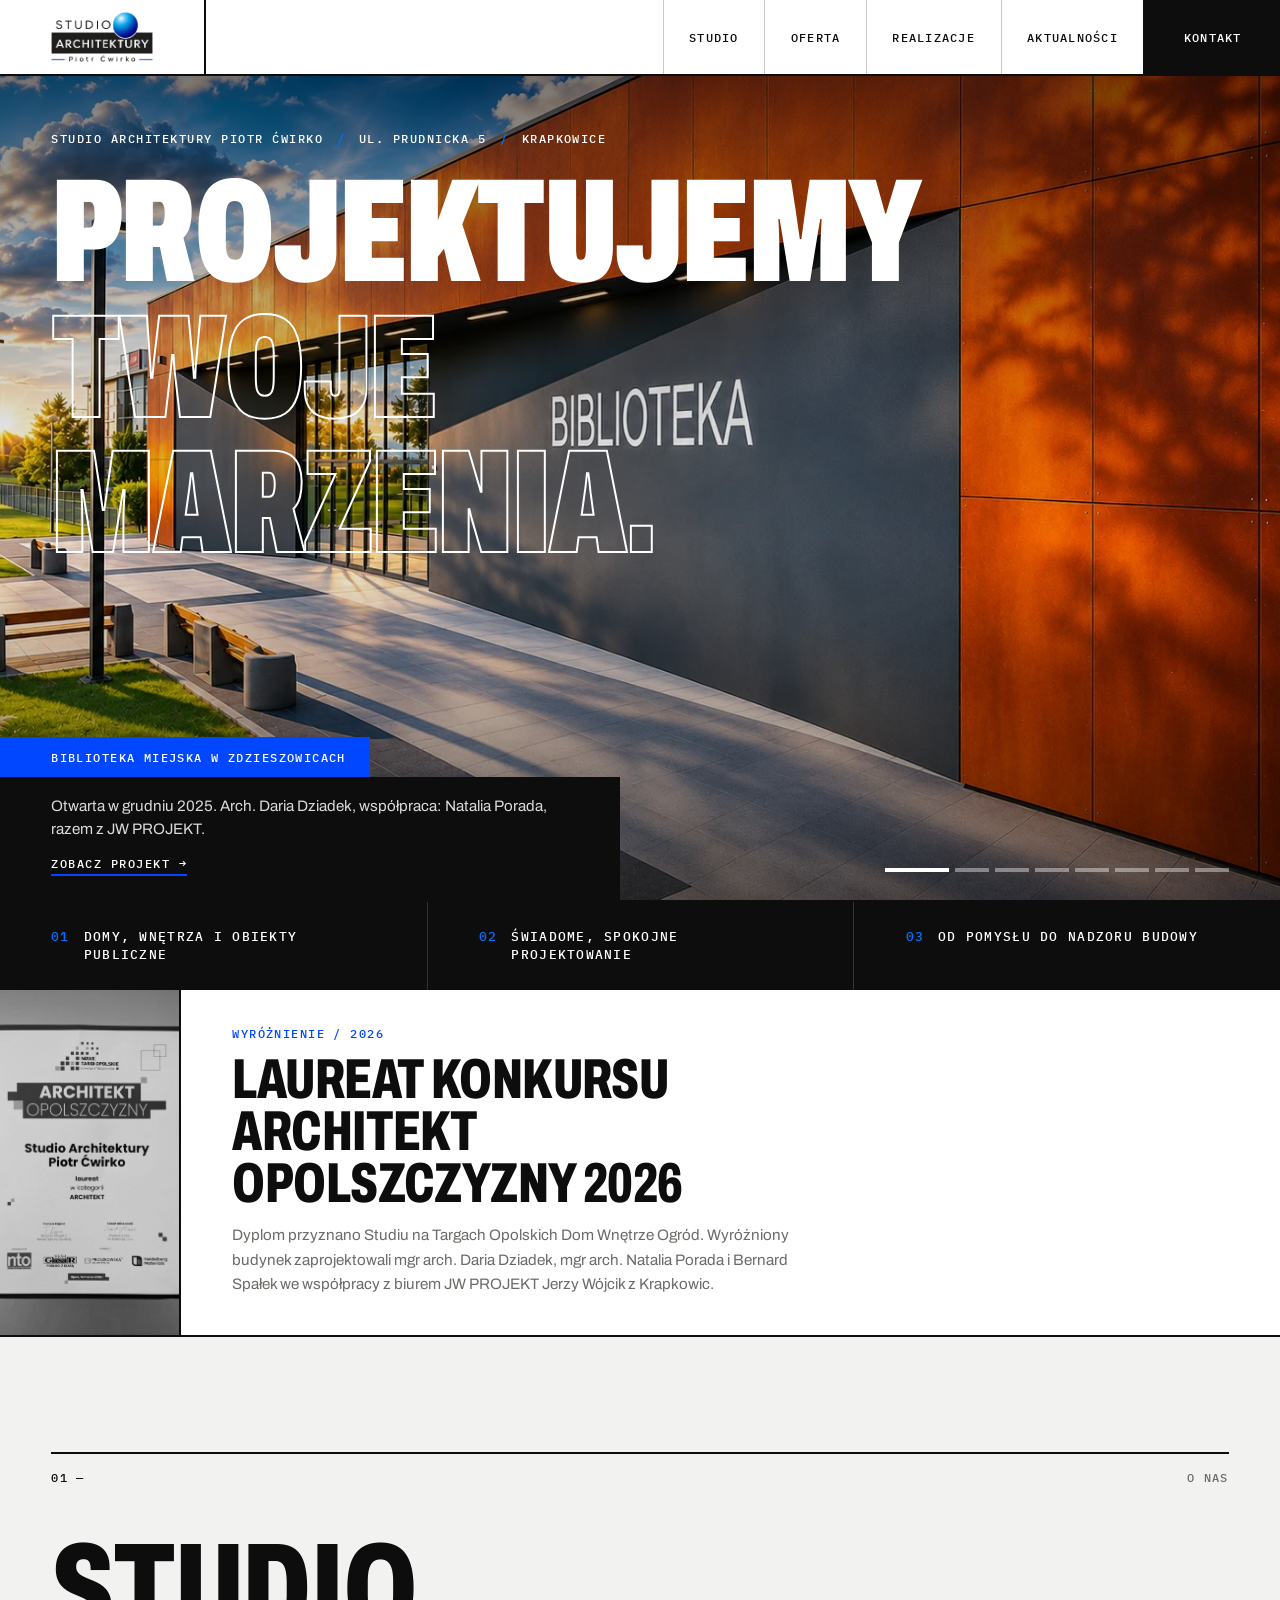
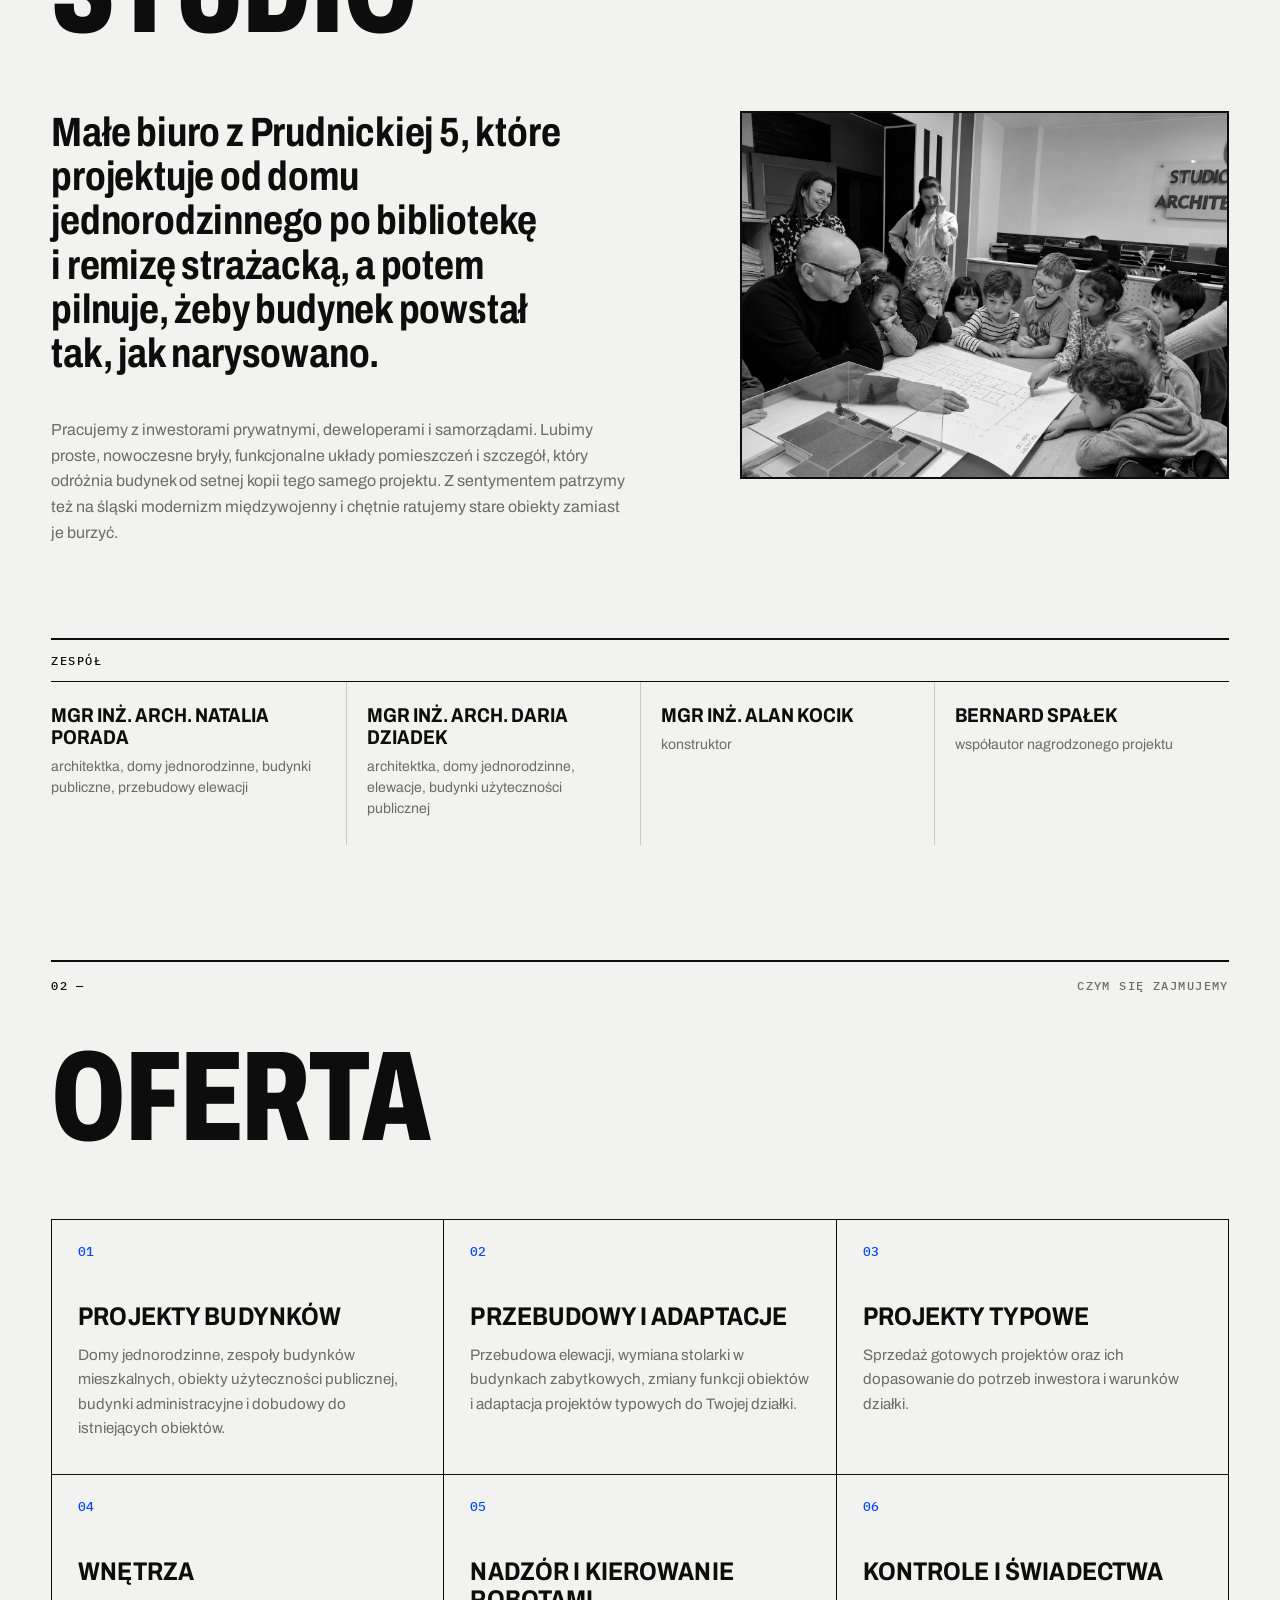
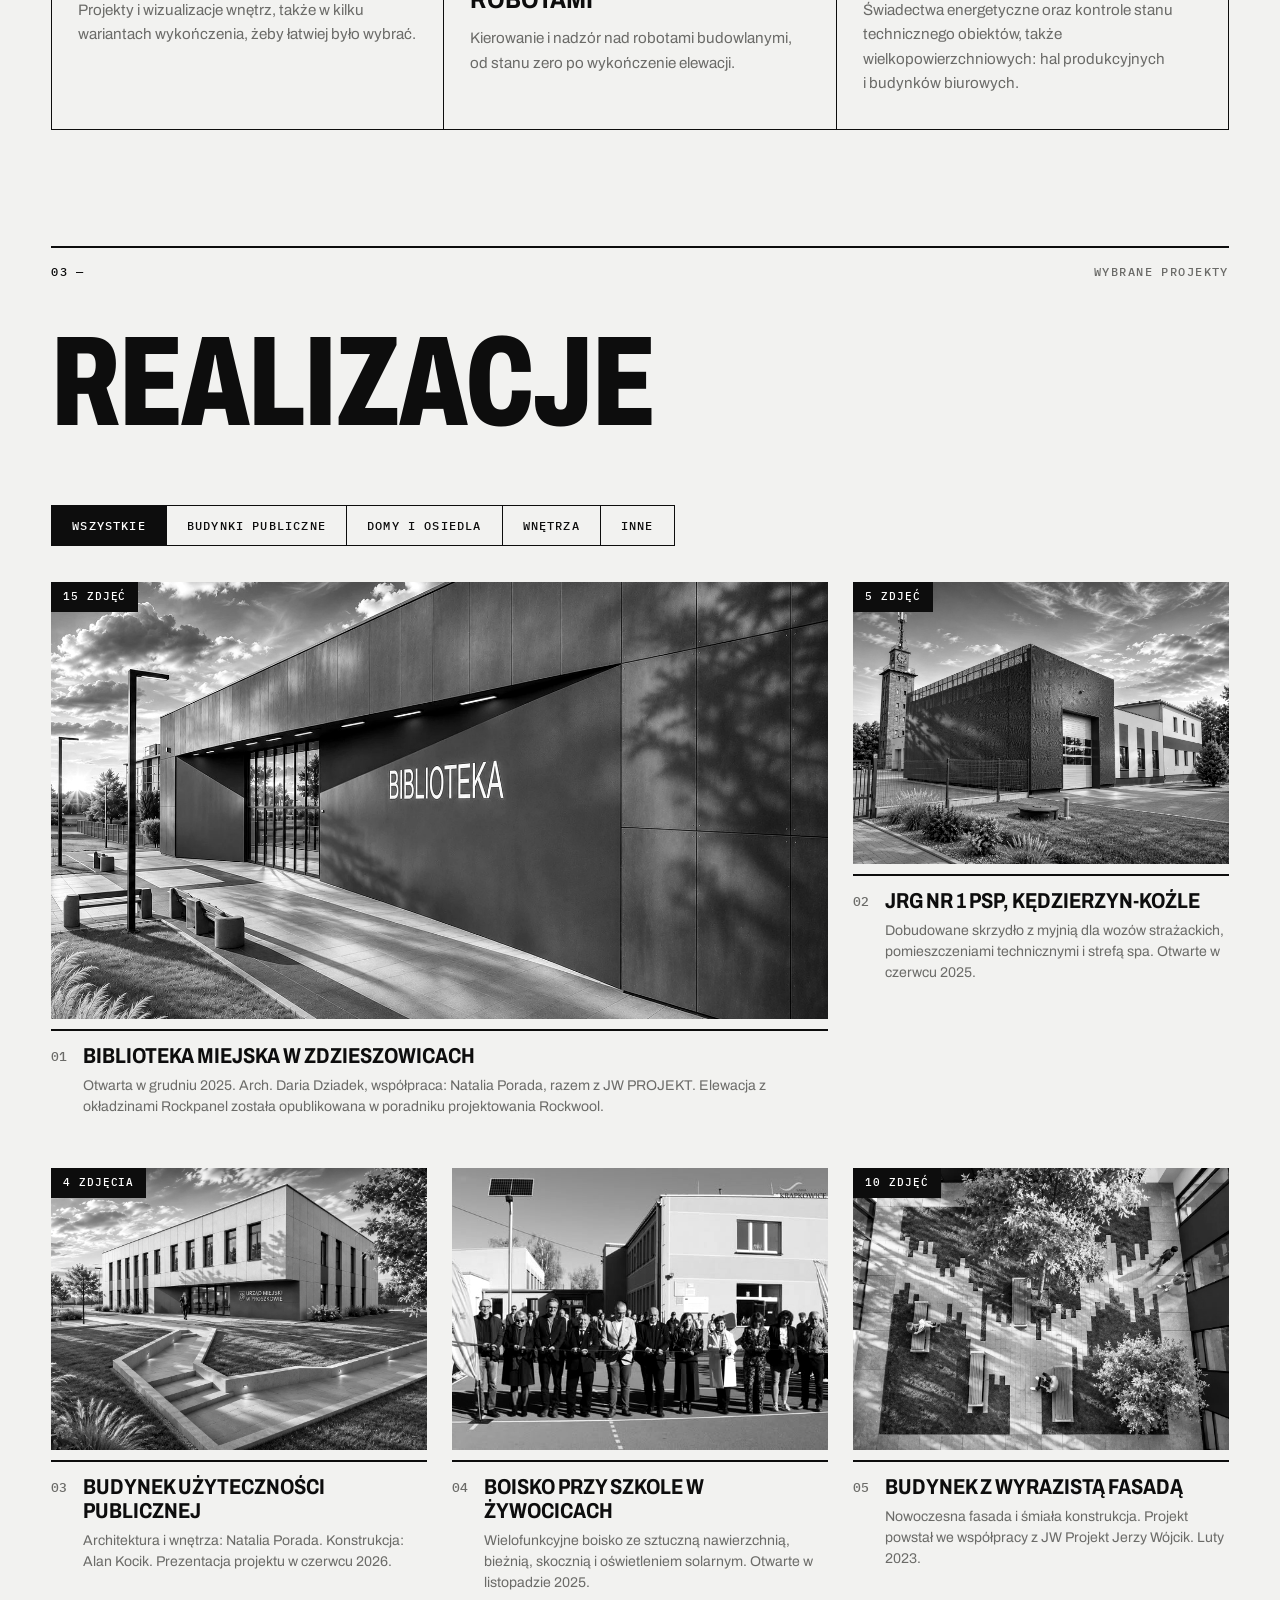
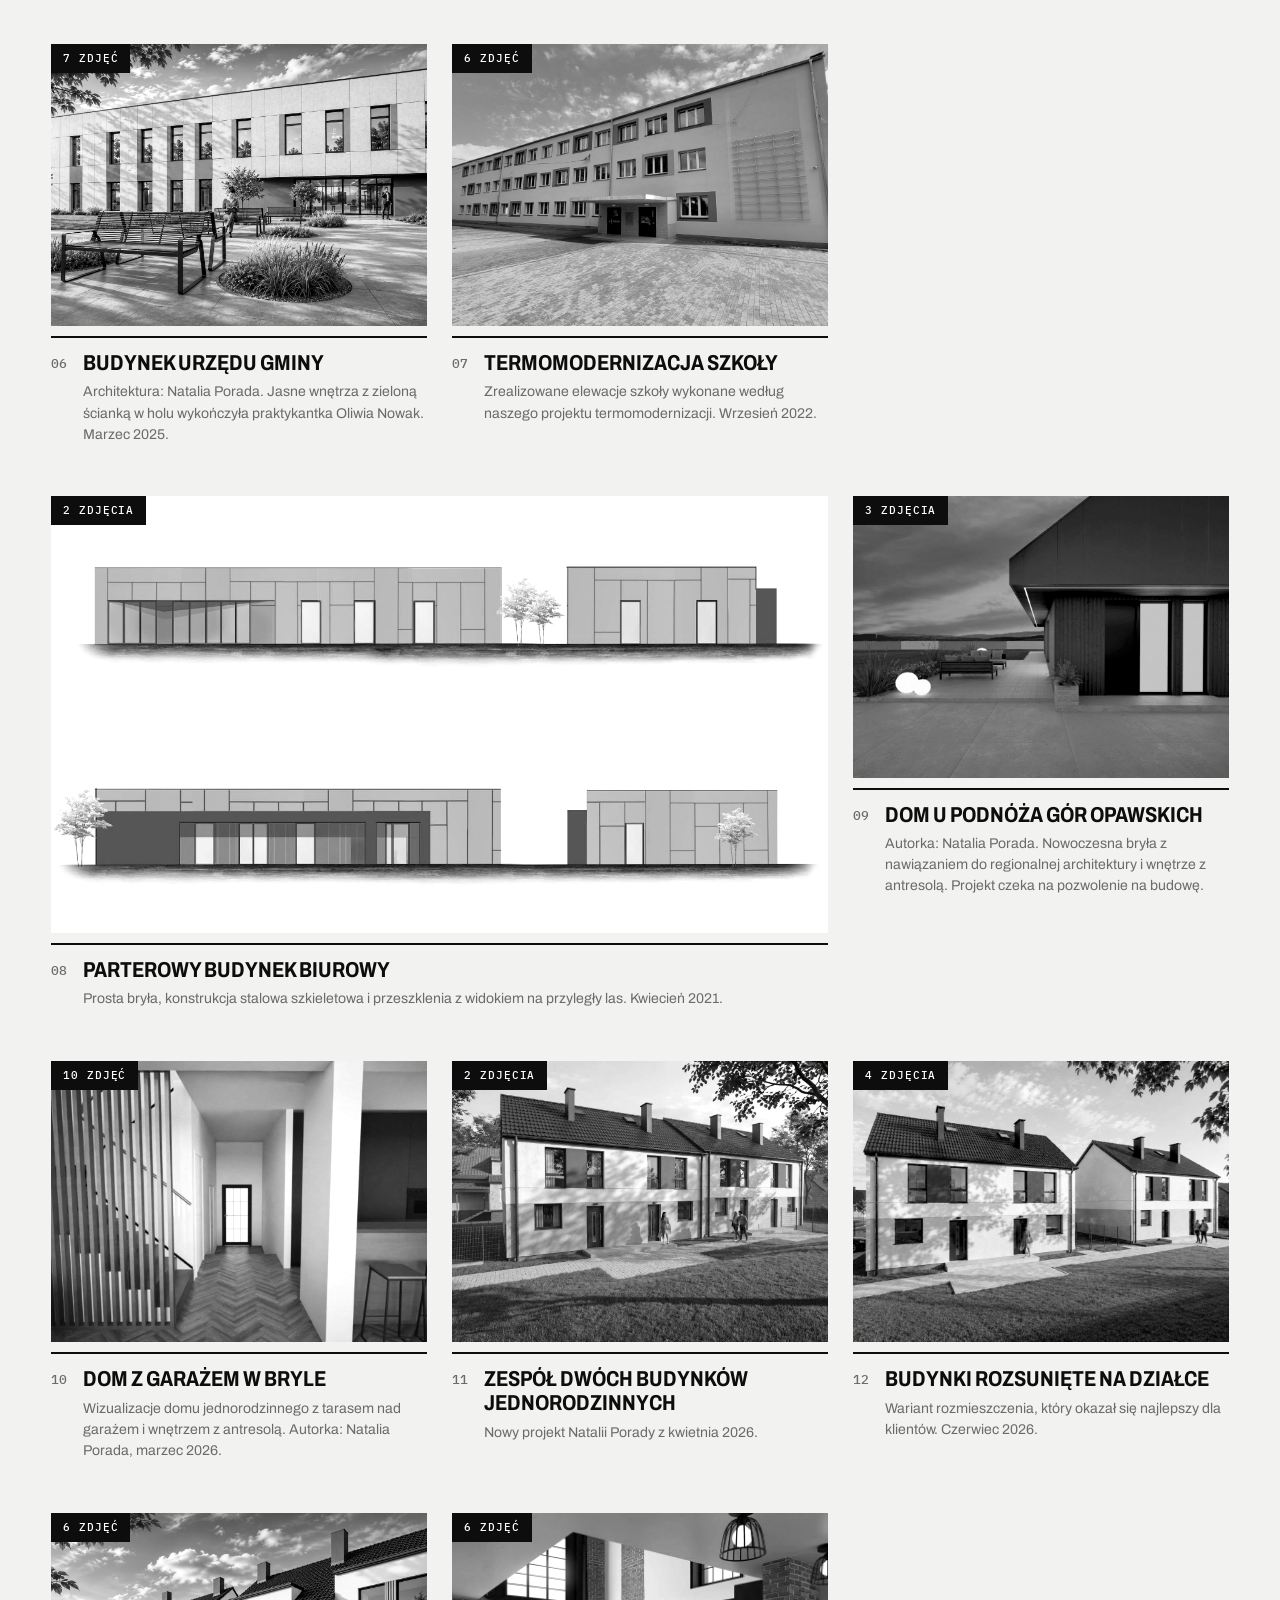
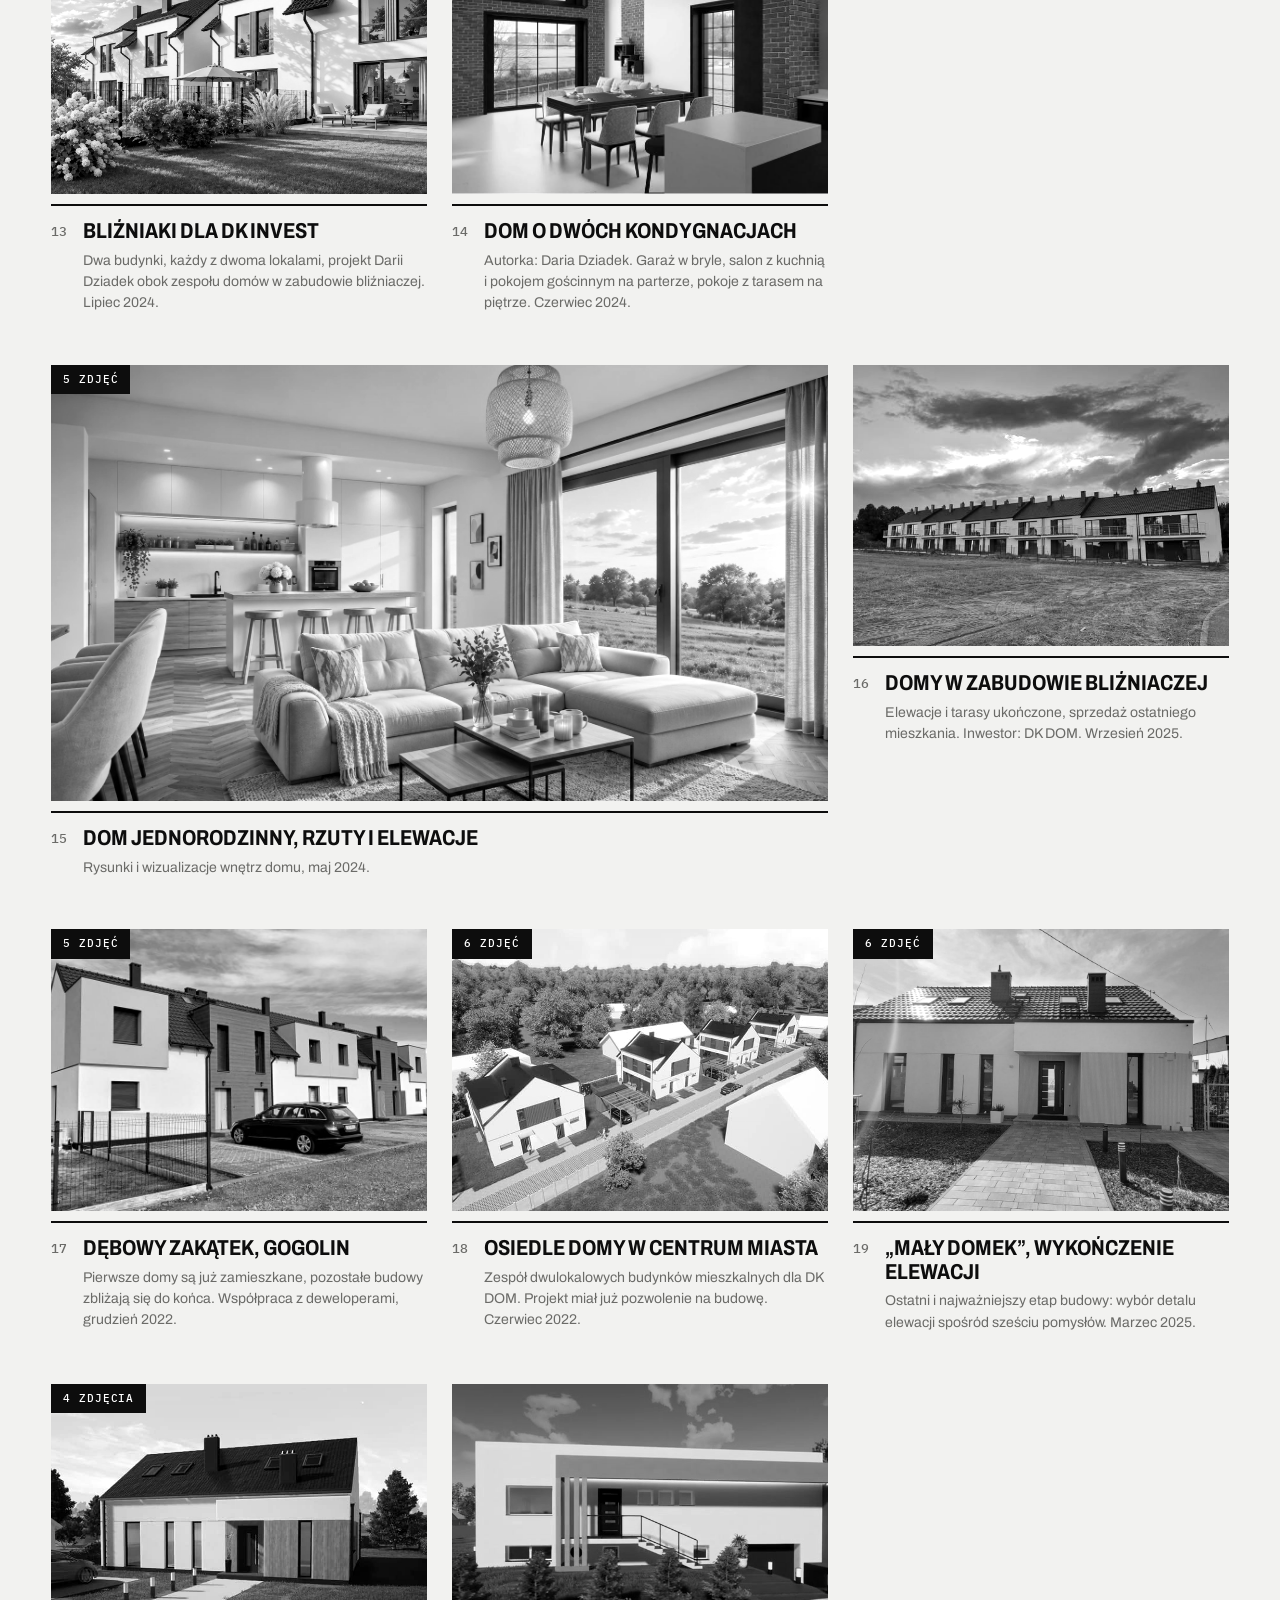
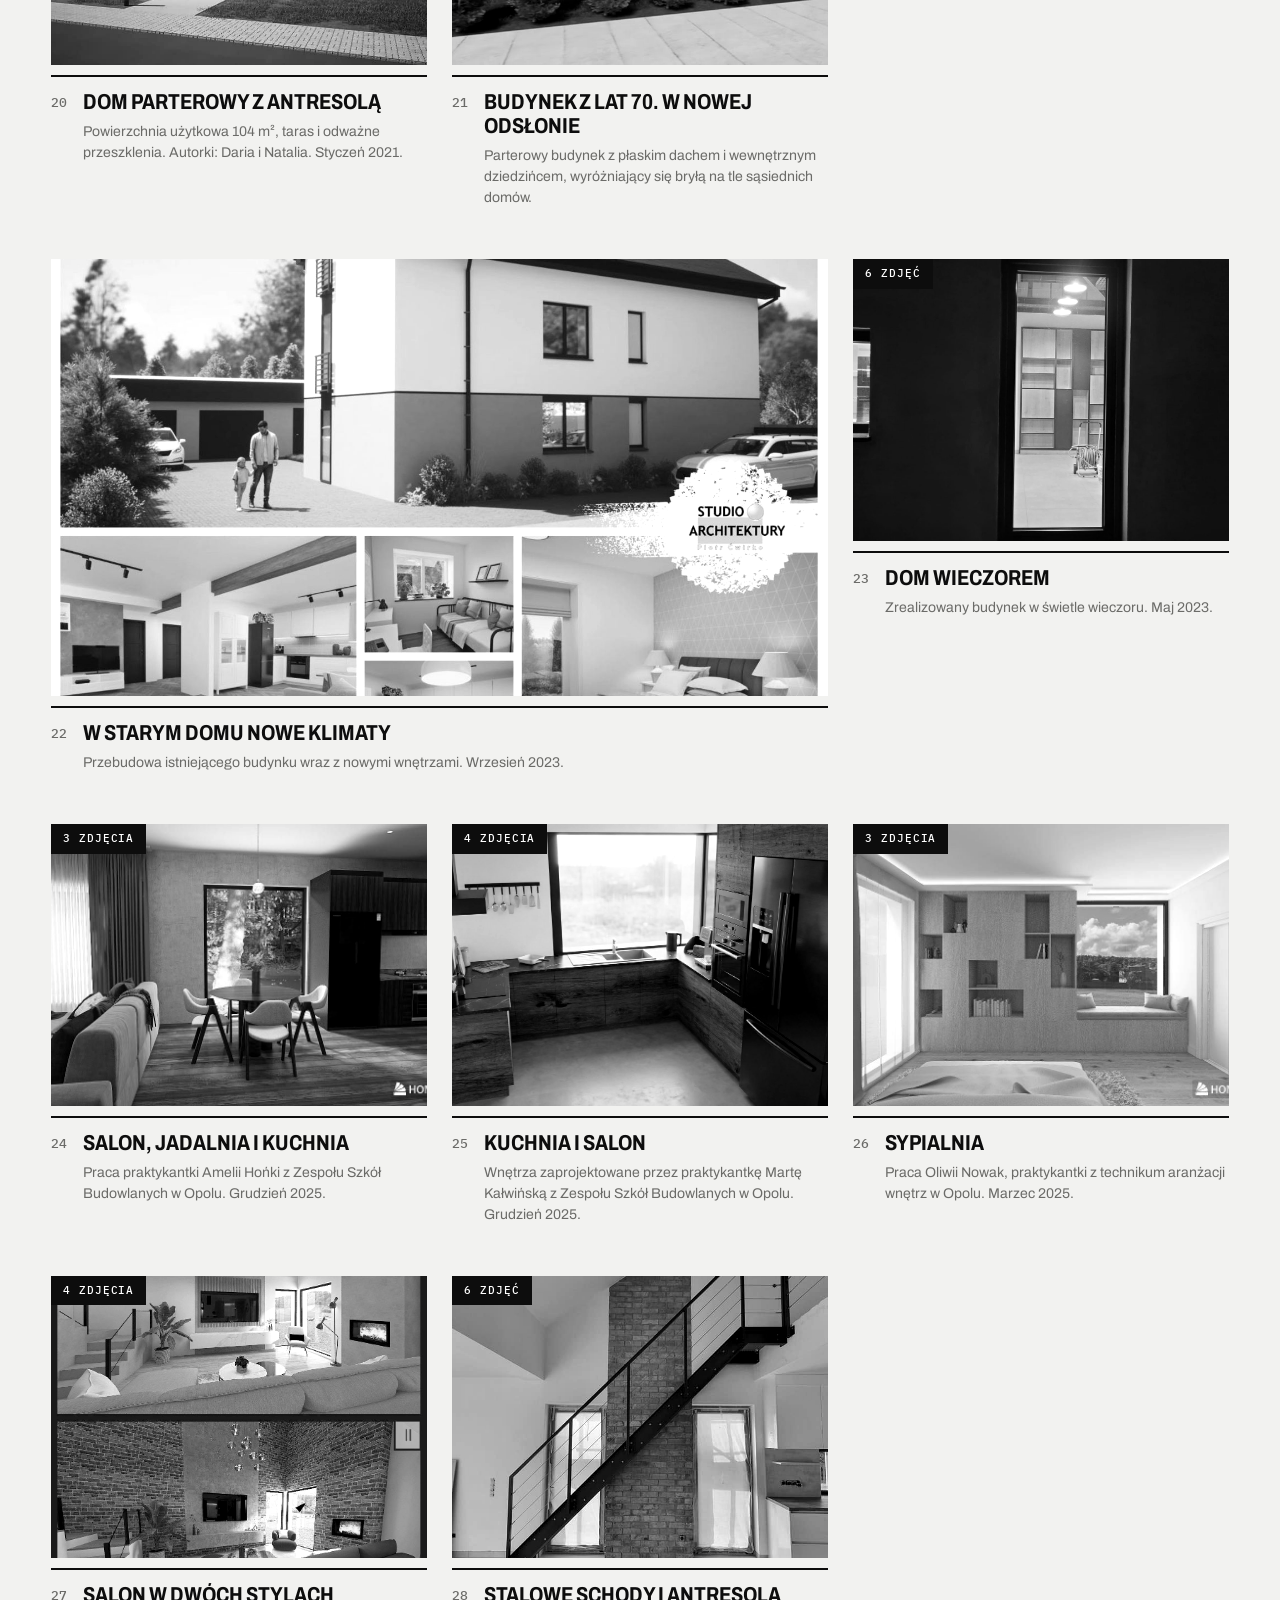
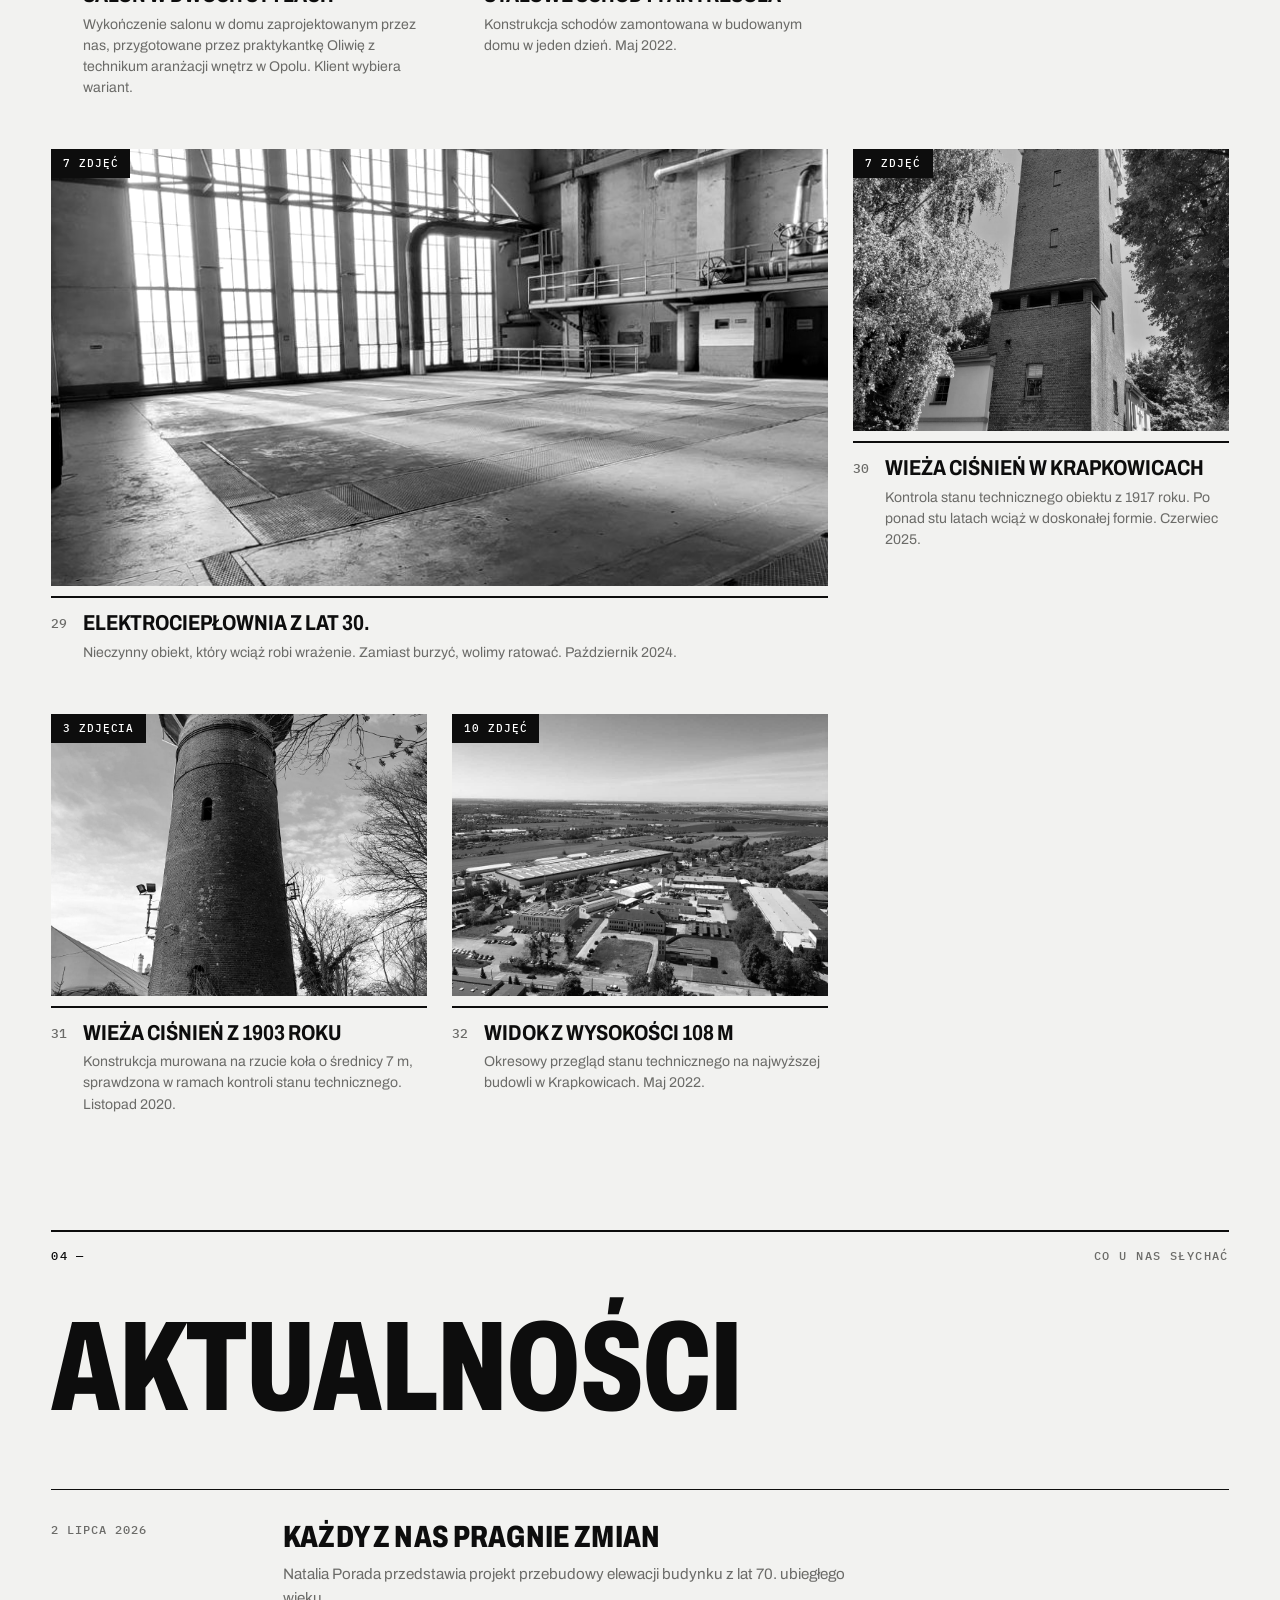
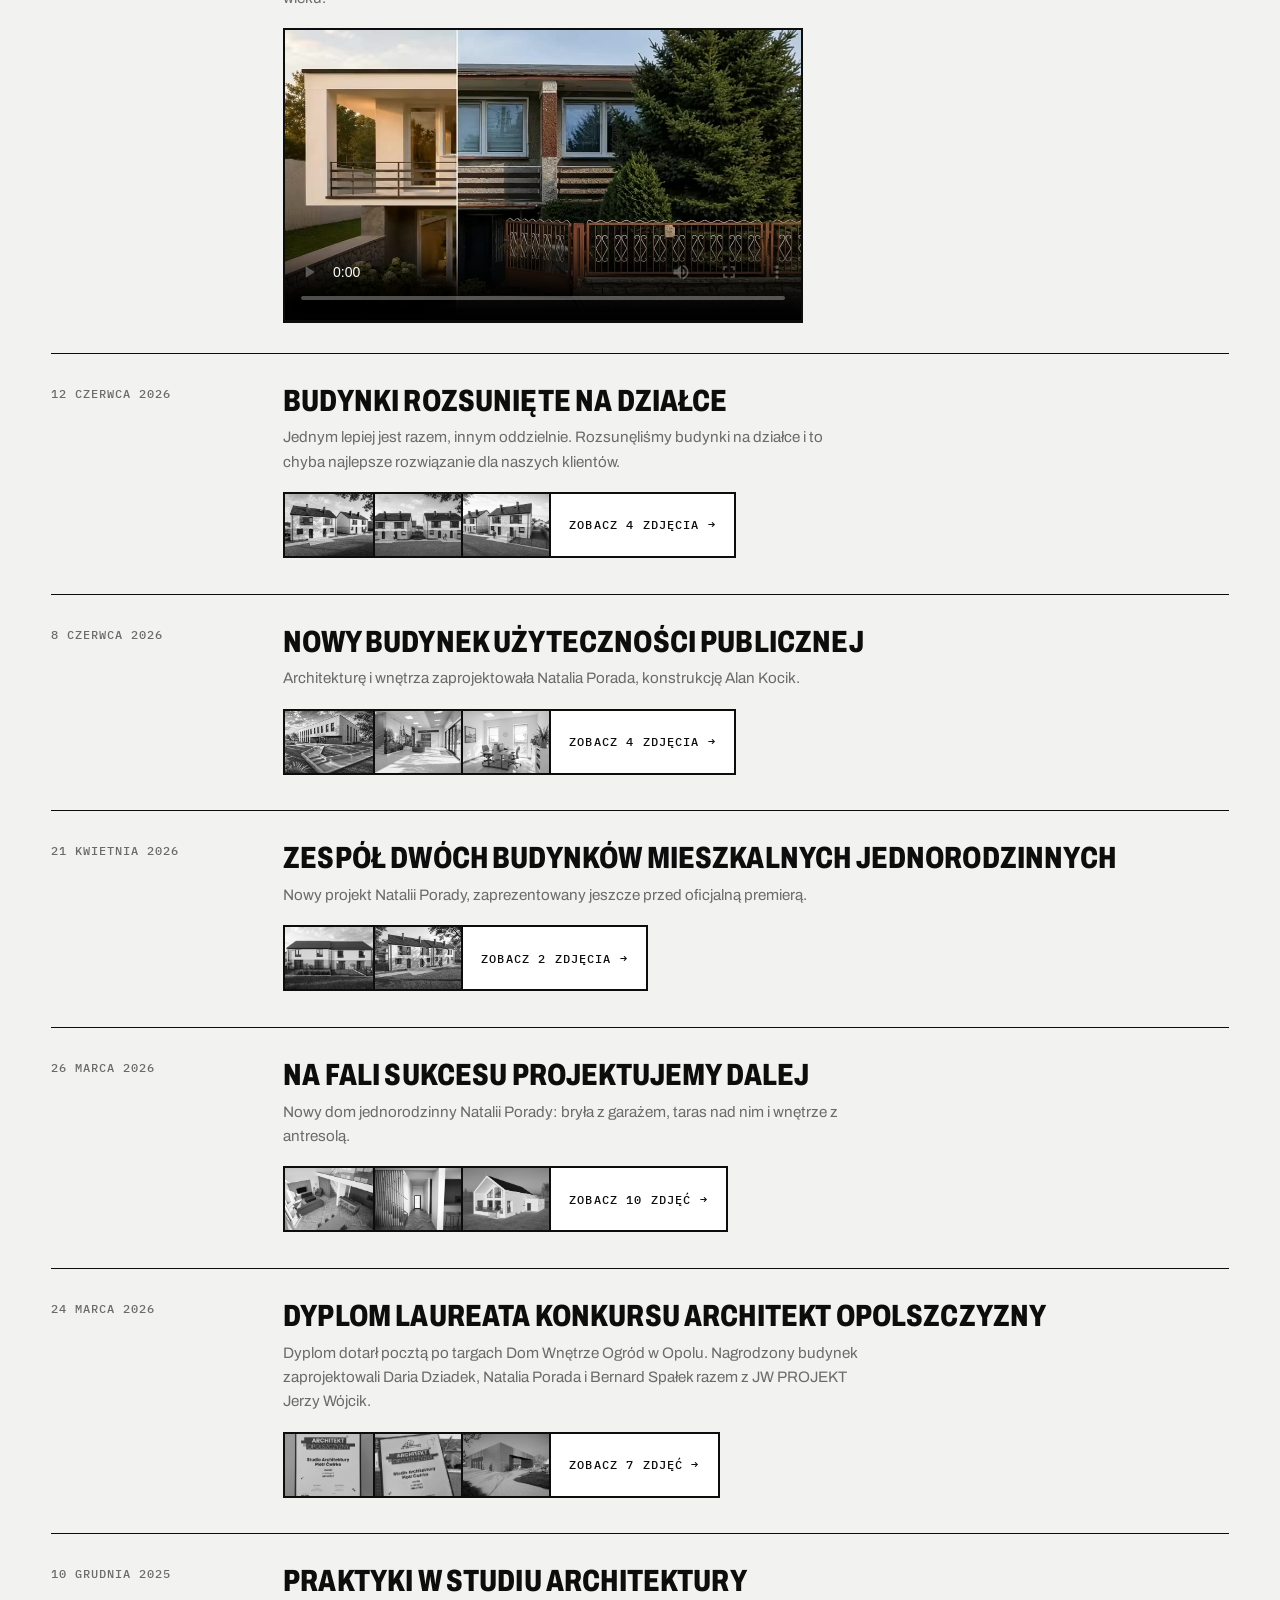
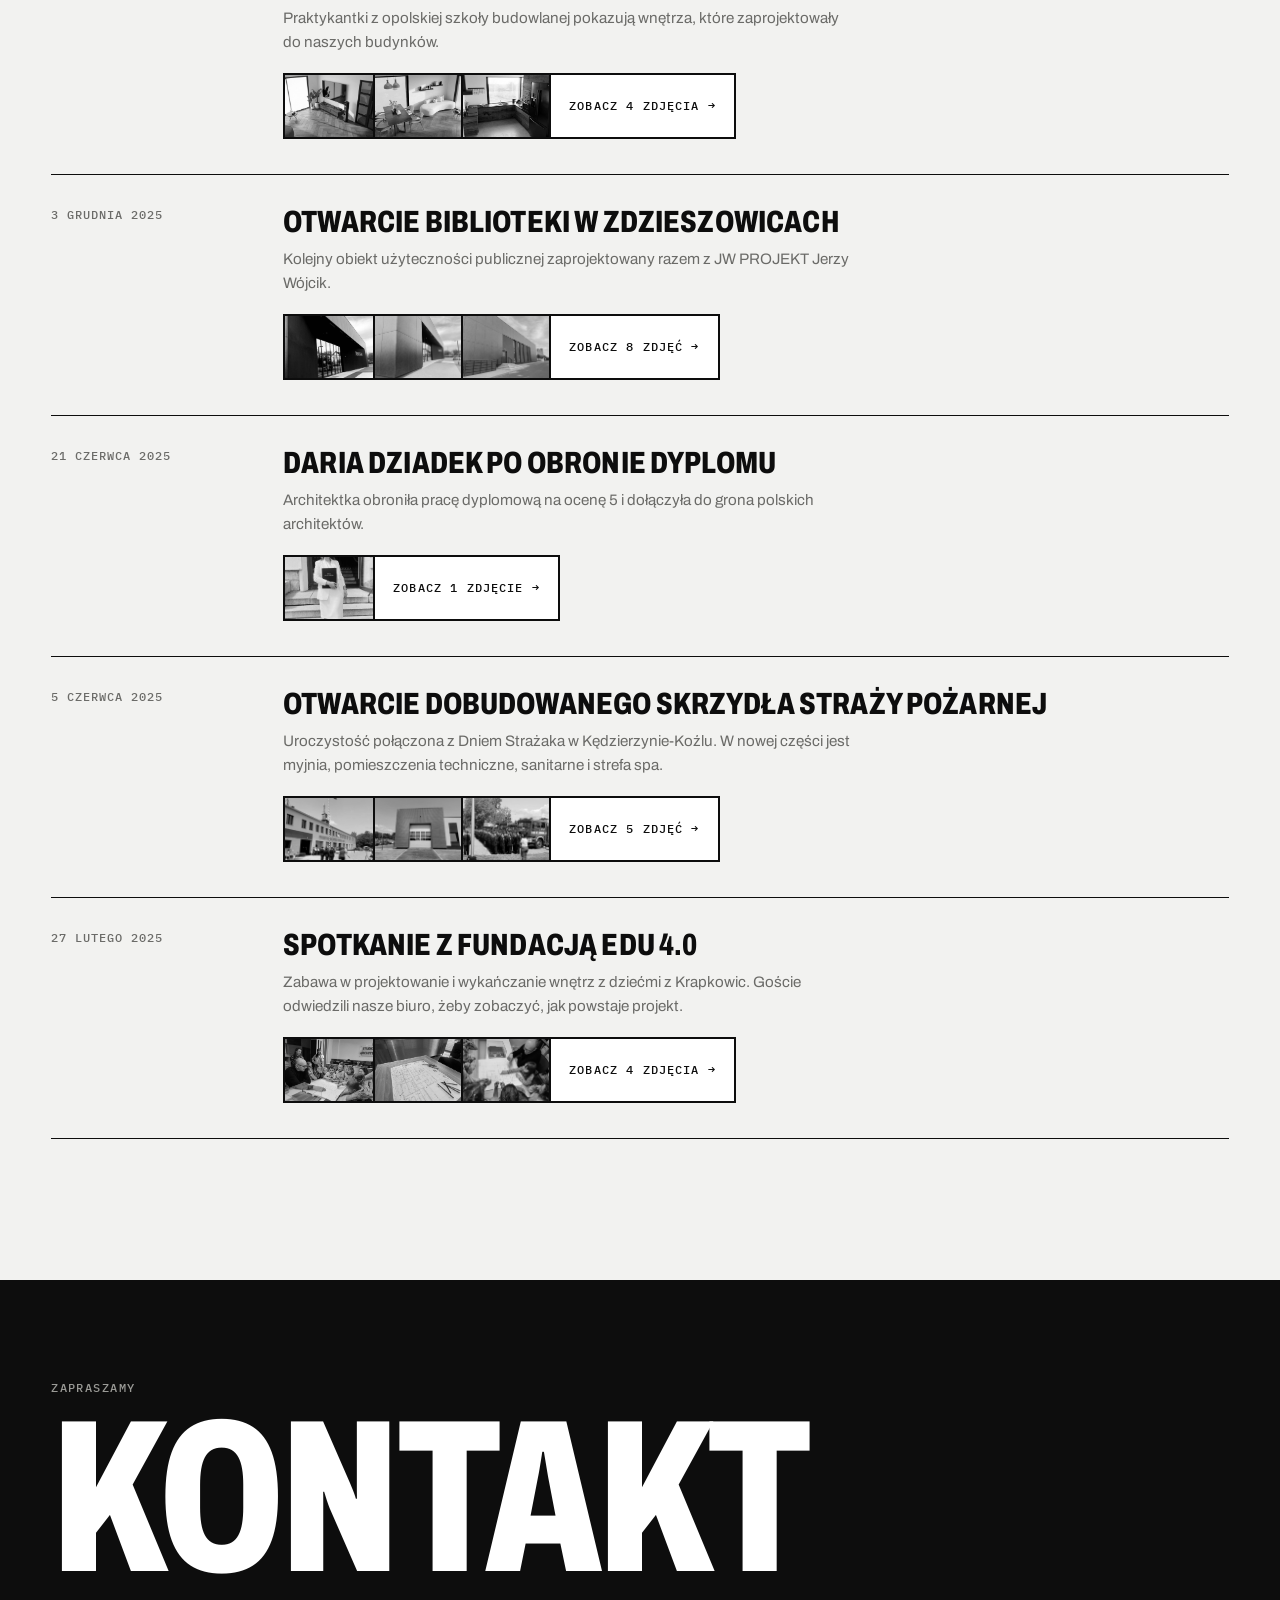
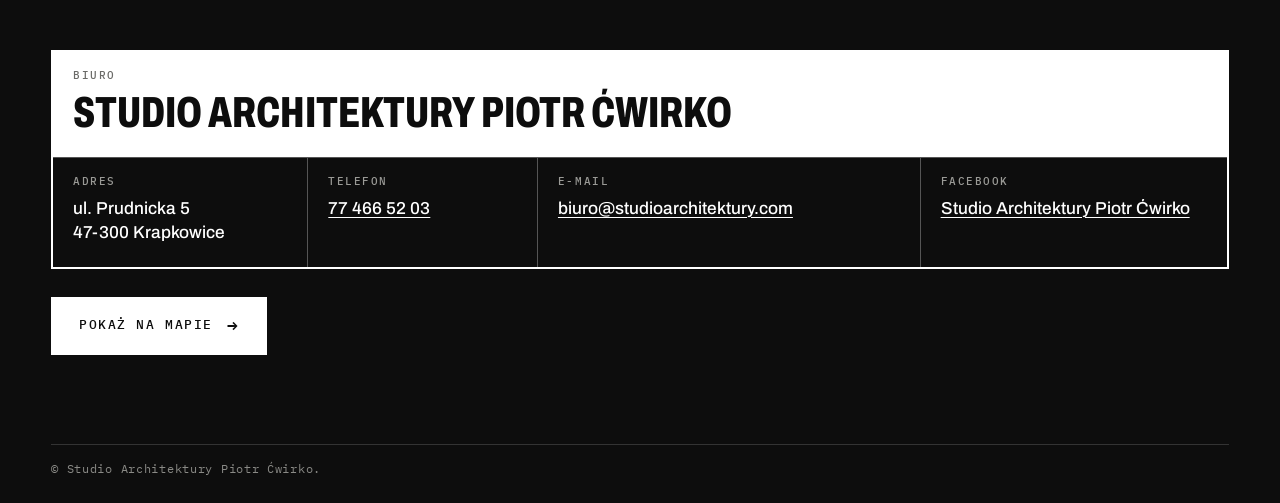
==== commit 9b03206e: "Wersja B: nowe motto w hero – Projektujemy Twoje marzenia Co-Authored-By: Claude Opus 5.5 <noreply@a" ====
--- a/wersja-b.html
+++ b/wersja-b.html
@@ -50,7 +50,7 @@
   </figure>
   <div class="hero-head">
     <p class="hero-kicker">Studio Architektury Piotr Ćwirko <span>/</span> ul. Prudnicka 5 <span>/</span> Krapkowice</p>
-    <h1><span>Od domu</span> <span>po bibliotekę.</span> <span class="out">Od rysunku</span> <span class="out">po budowę.</span></h1>
+    <h1><span>Projektujemy</span> <span class="out">Twoje marzenia.</span></h1>
   </div>
   <div class="hero-caps">
     <div class="hero-cap is-on">
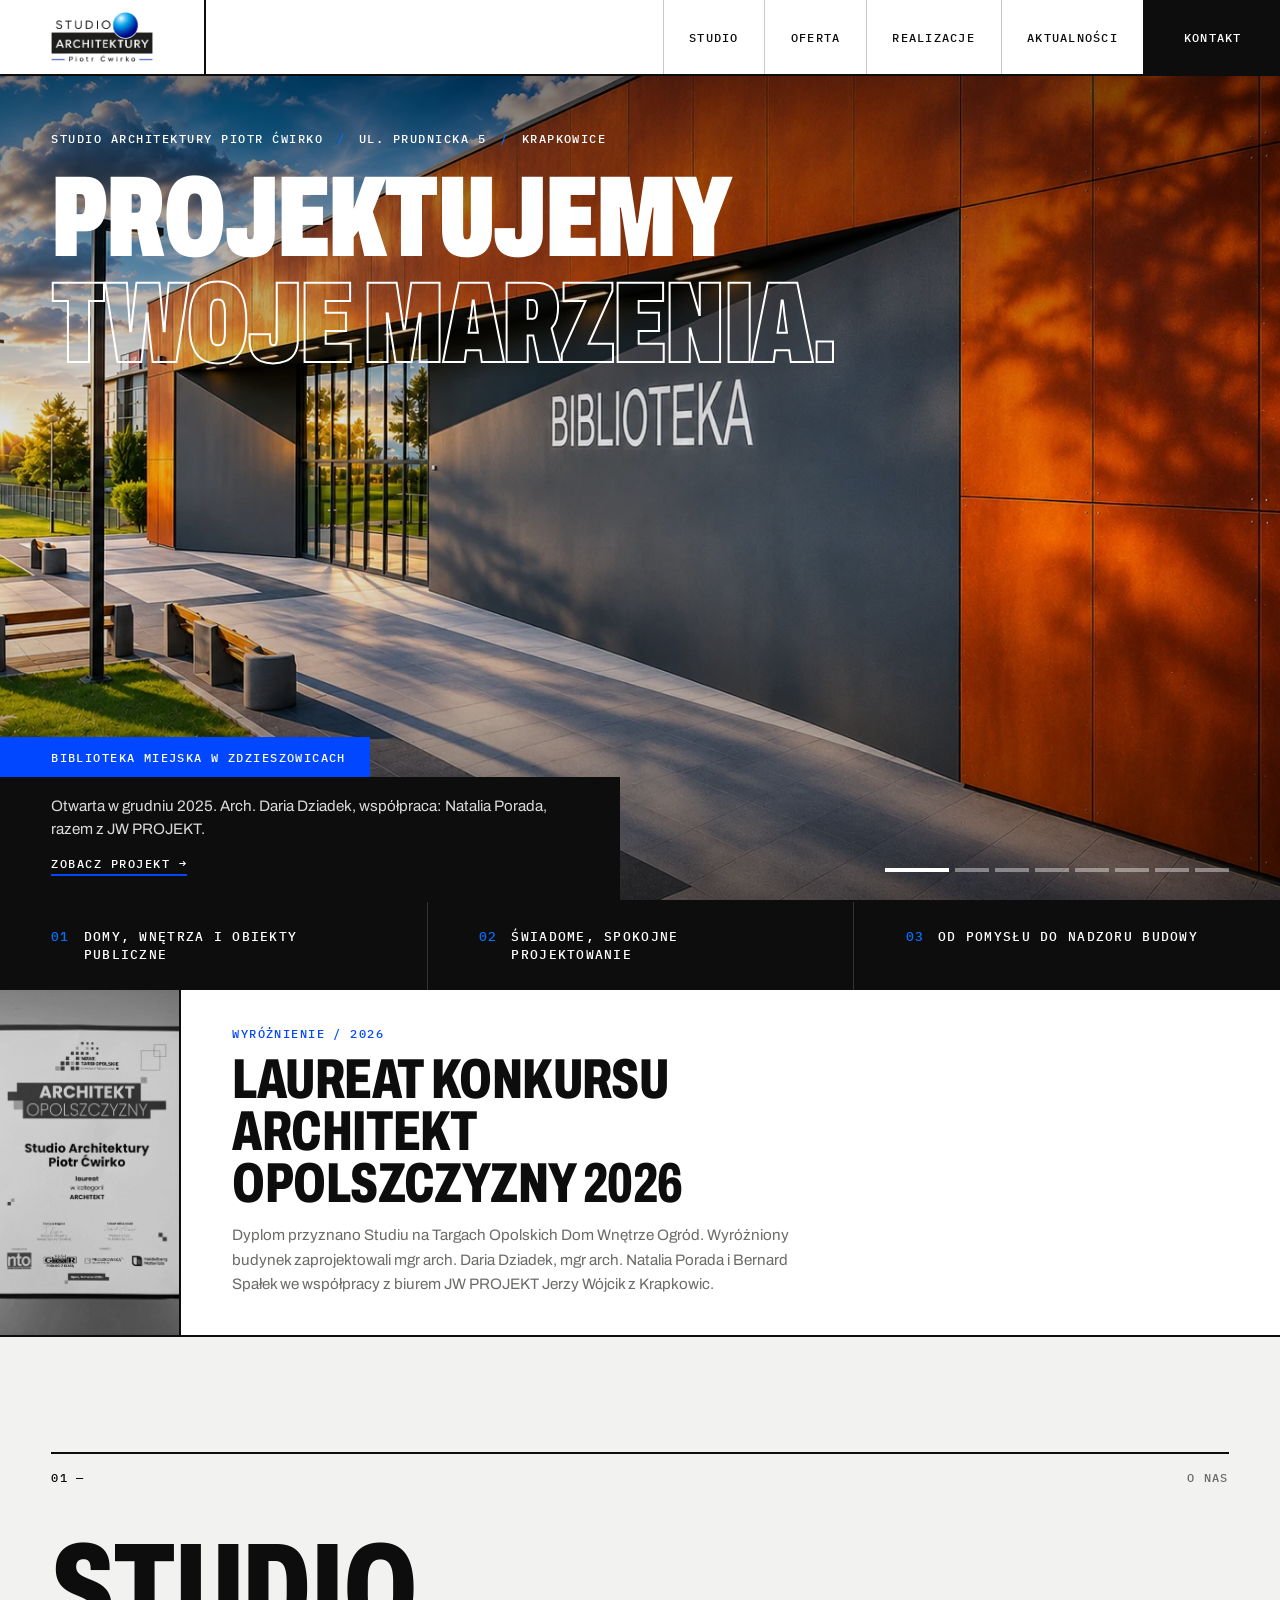
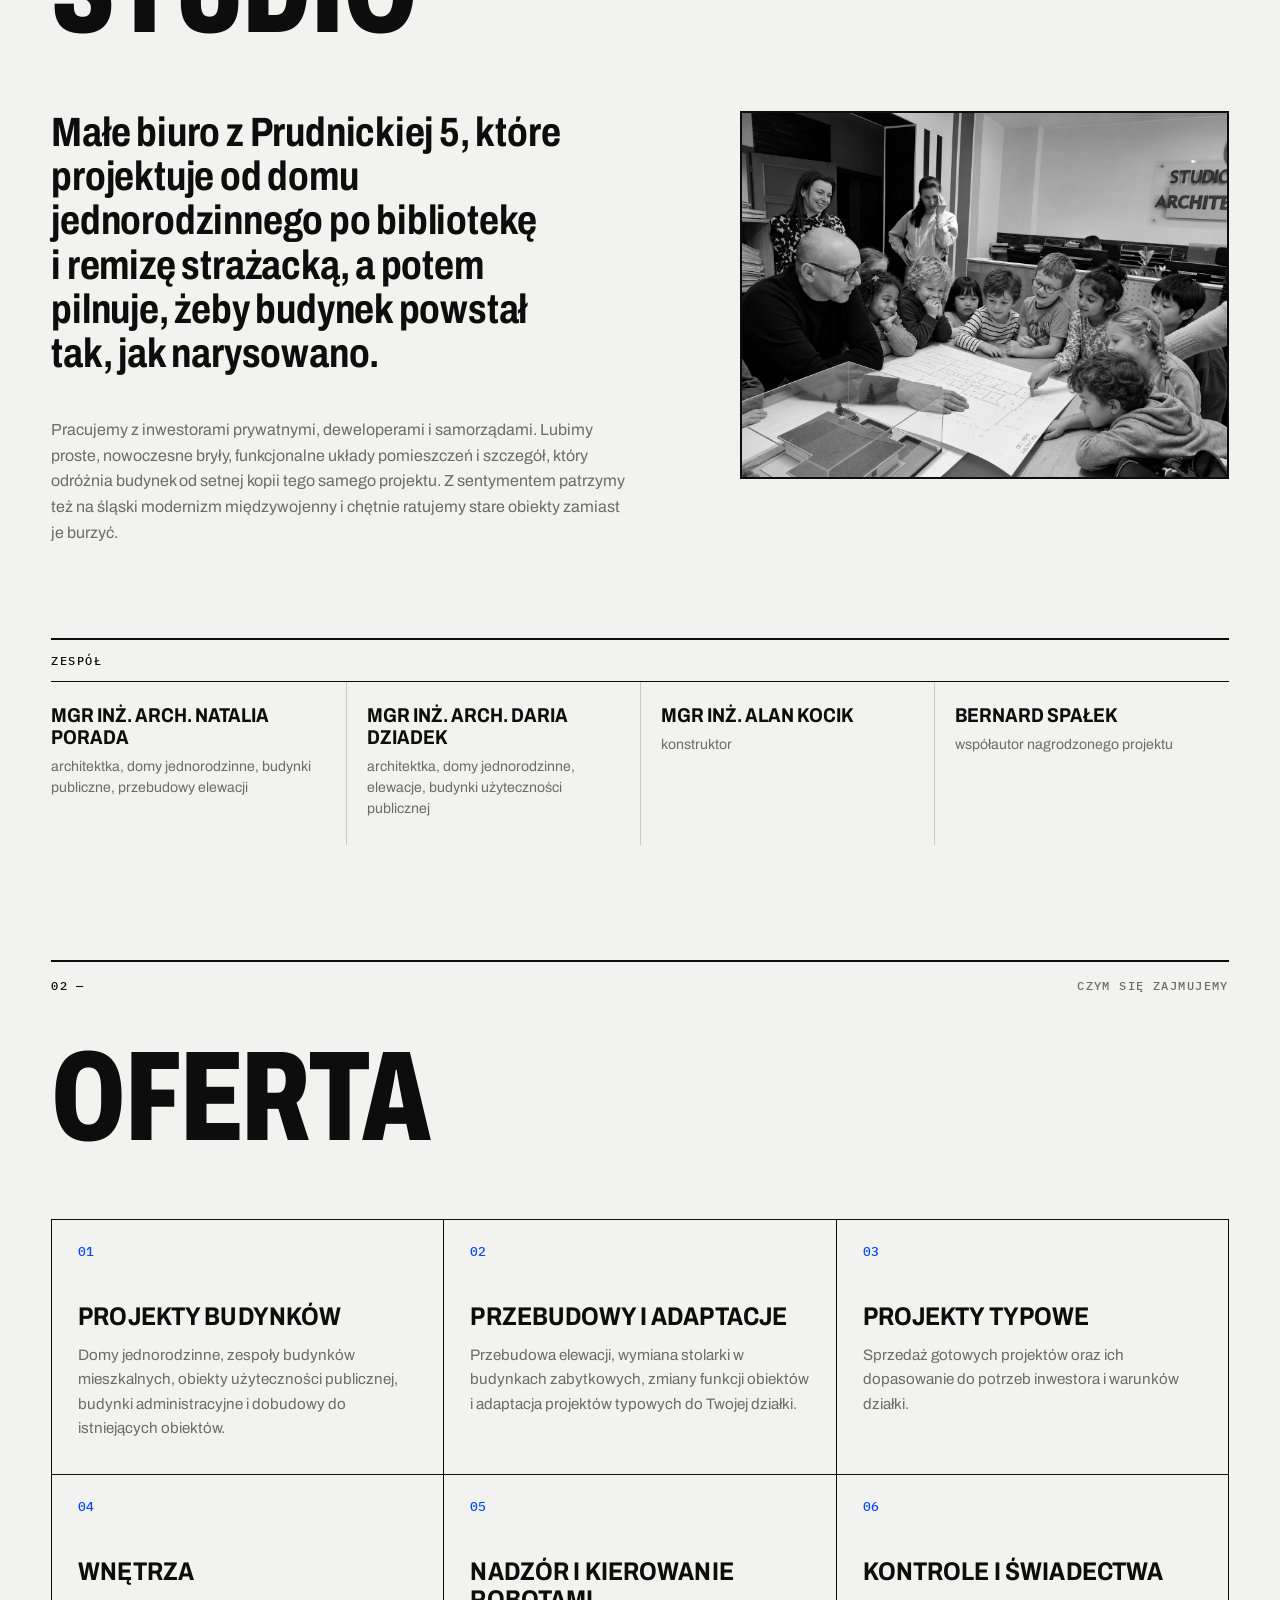
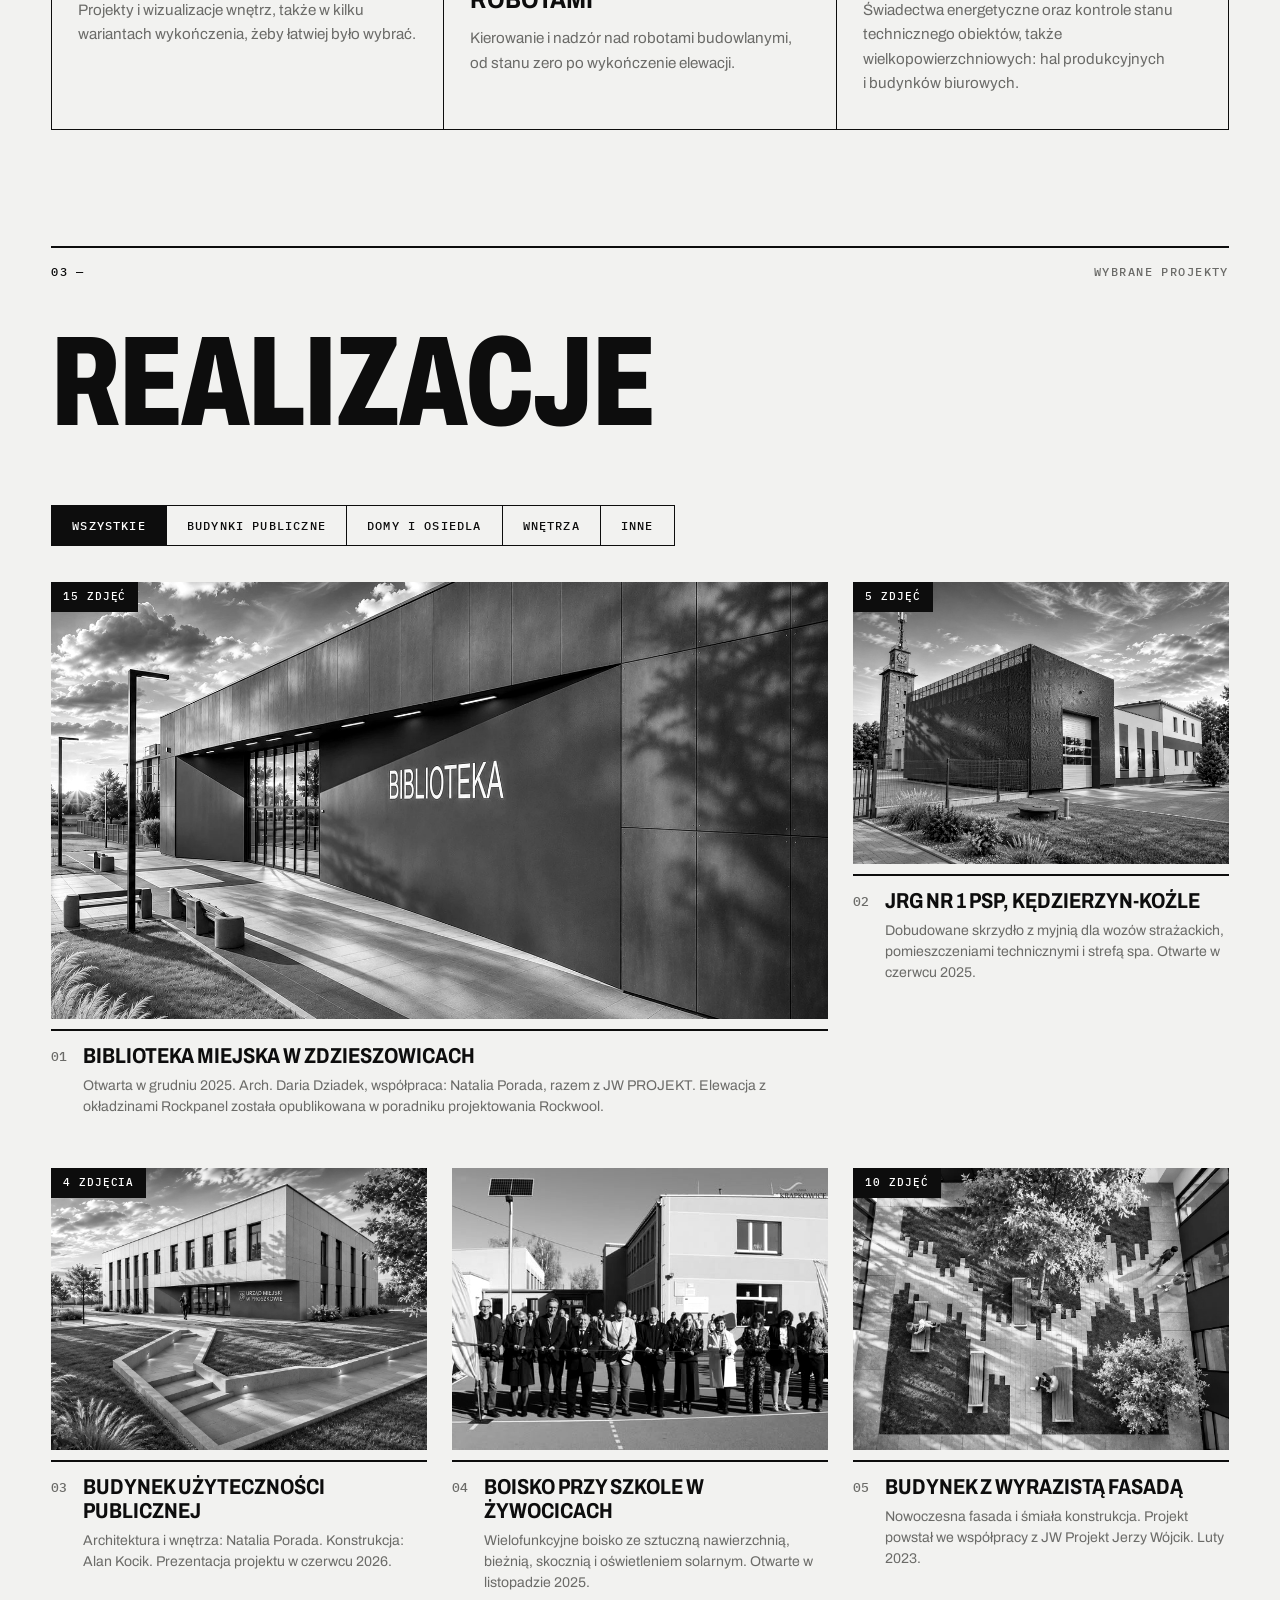
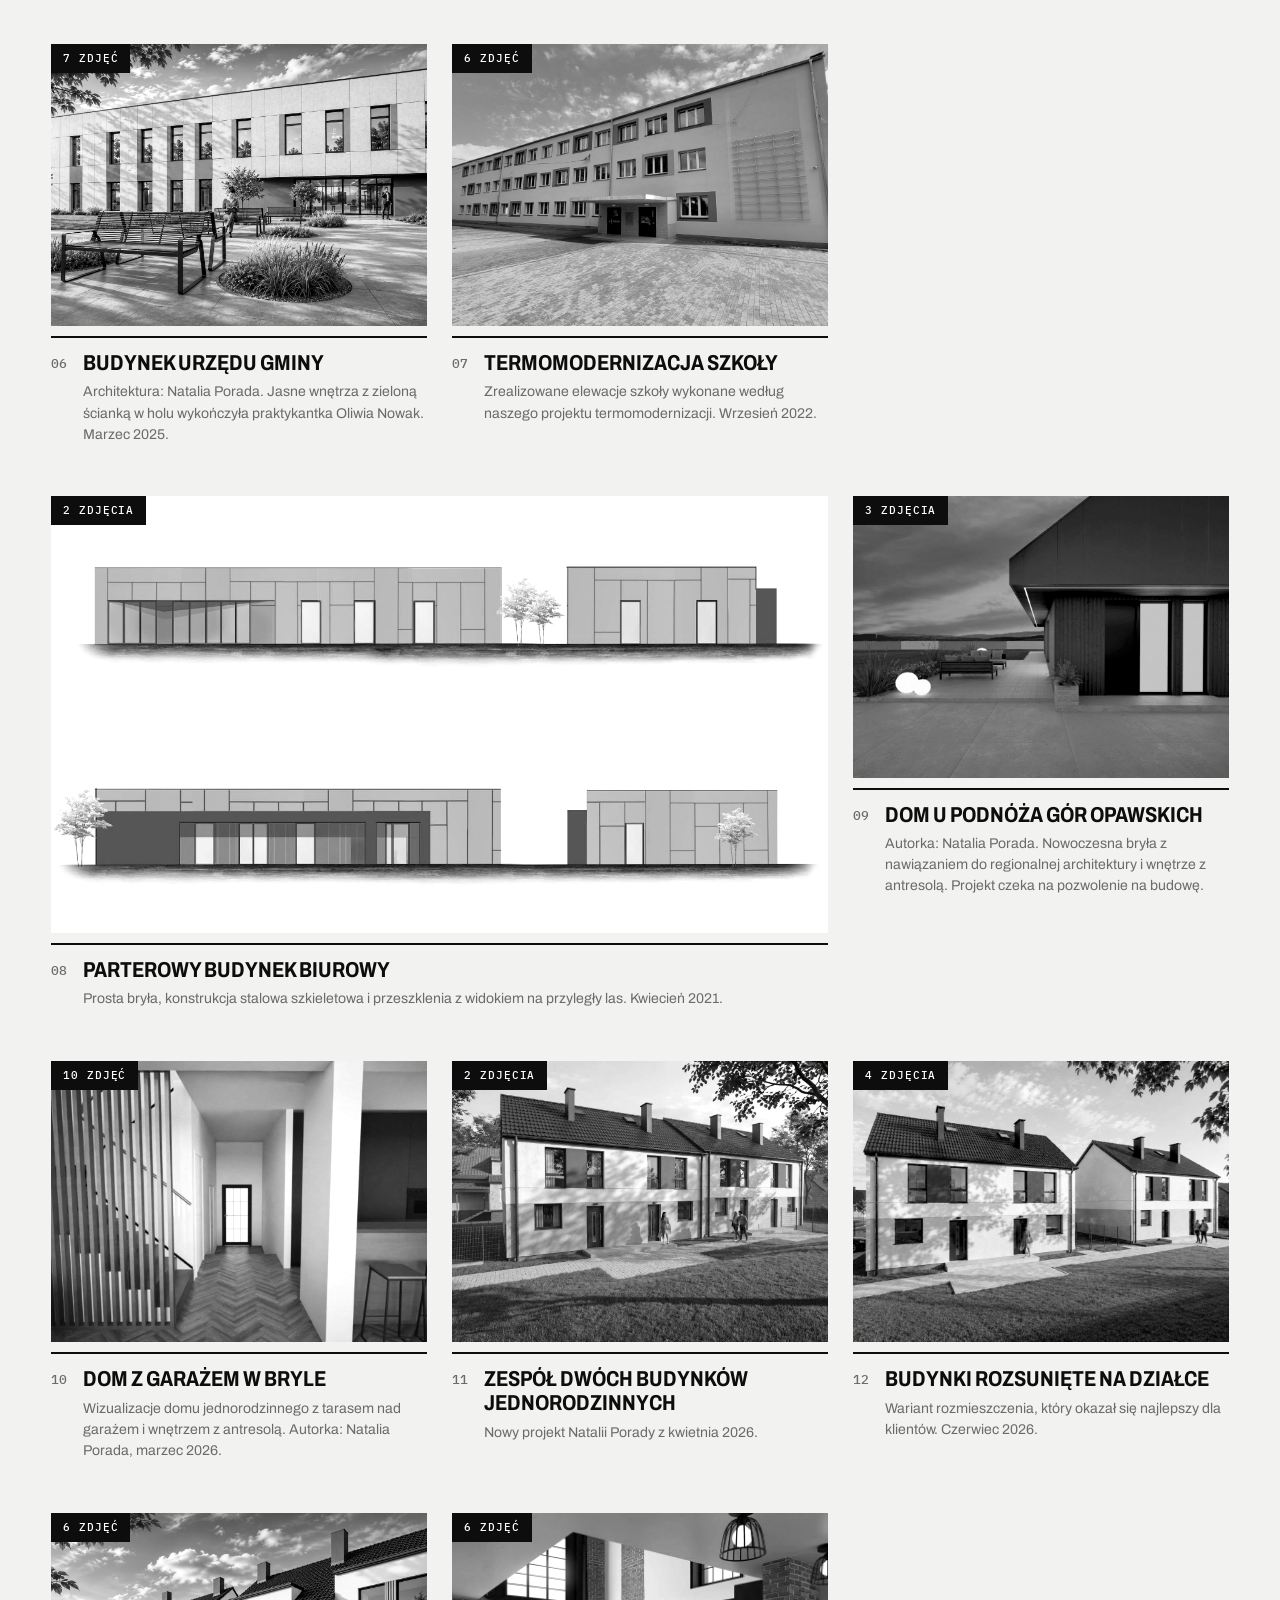
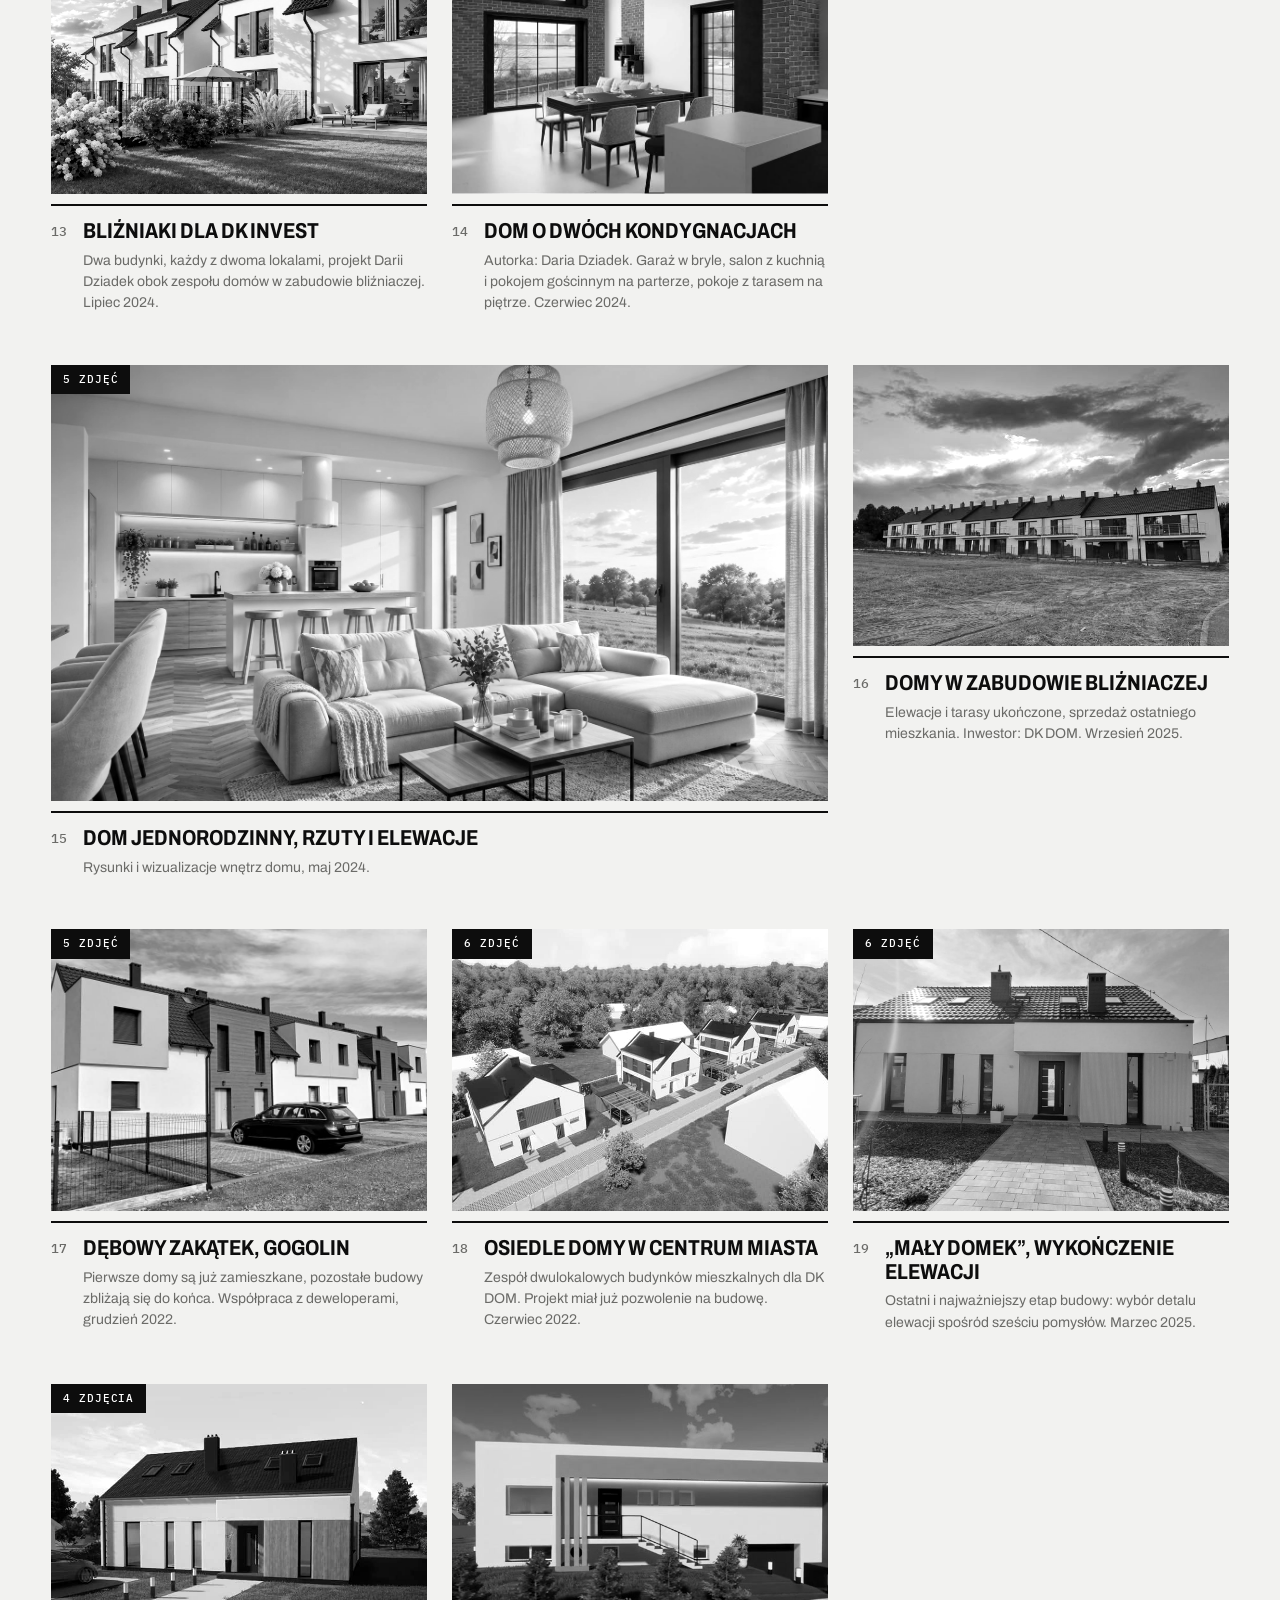
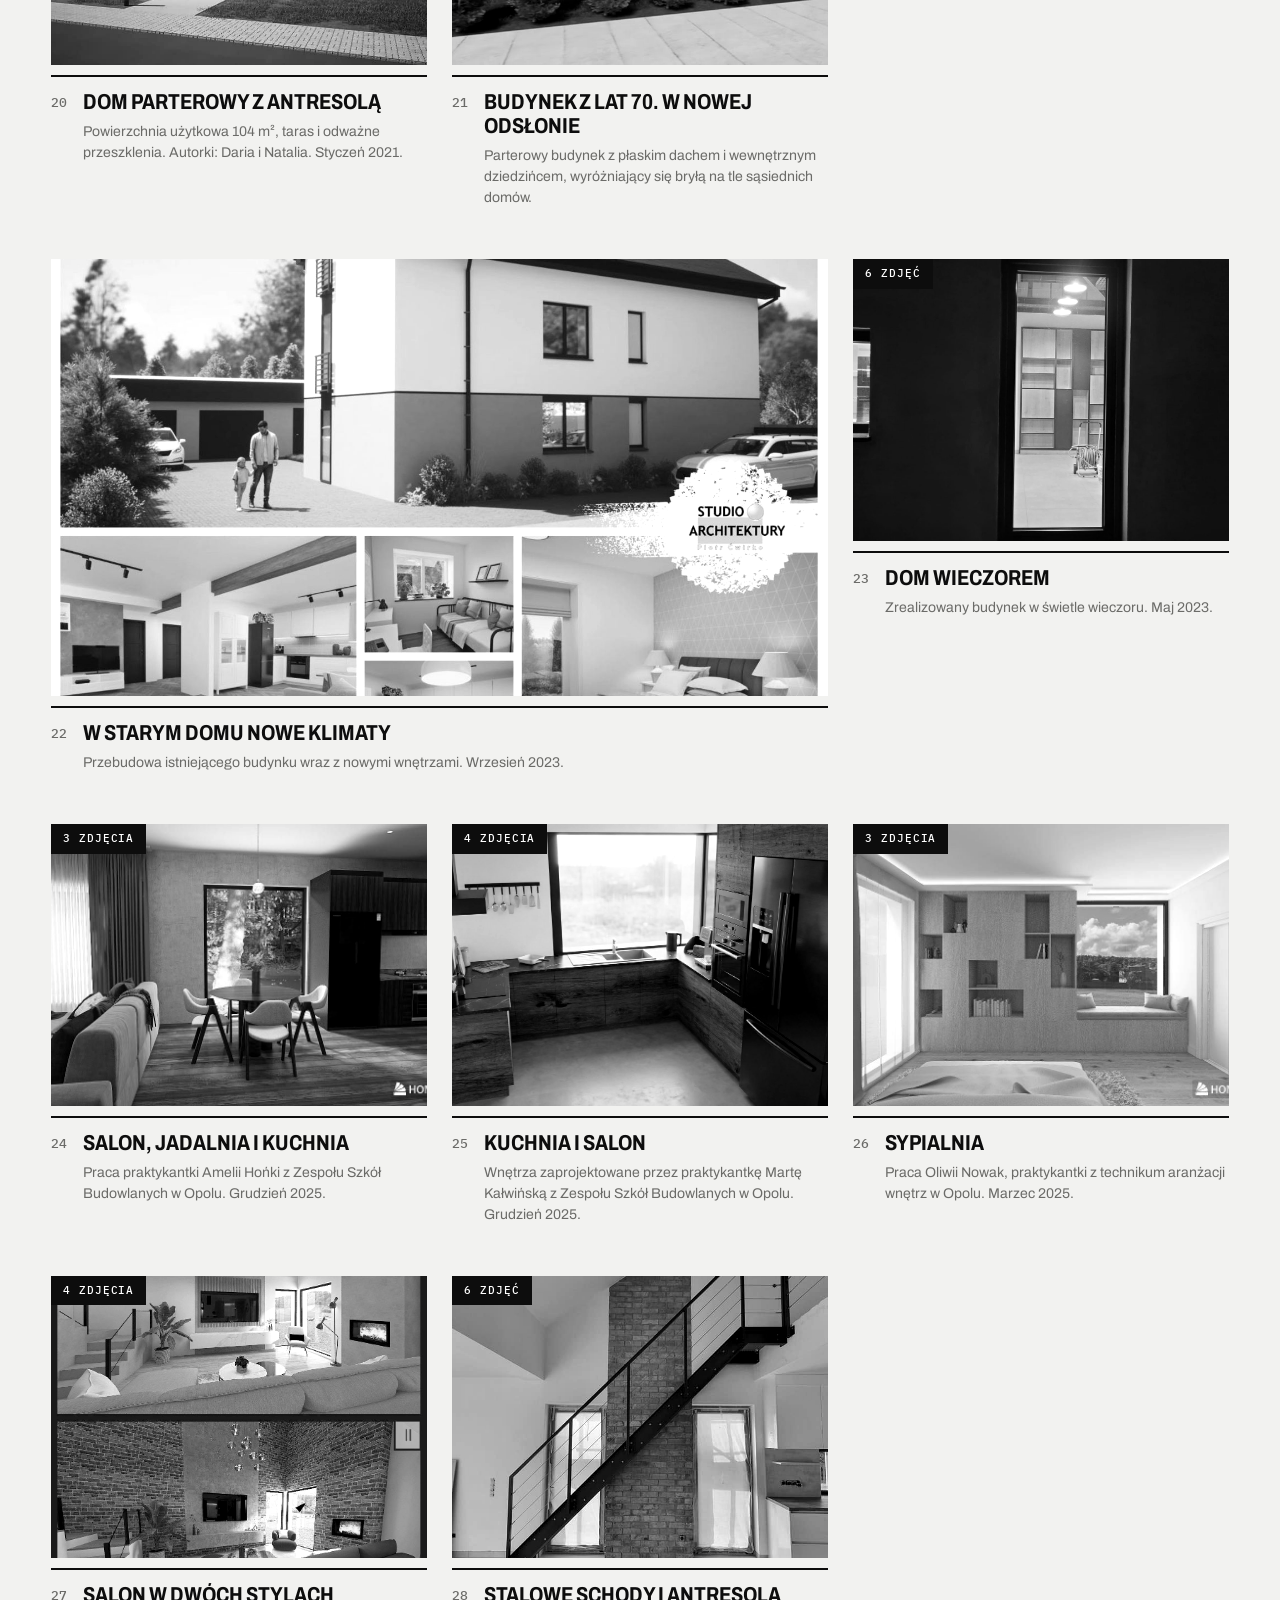
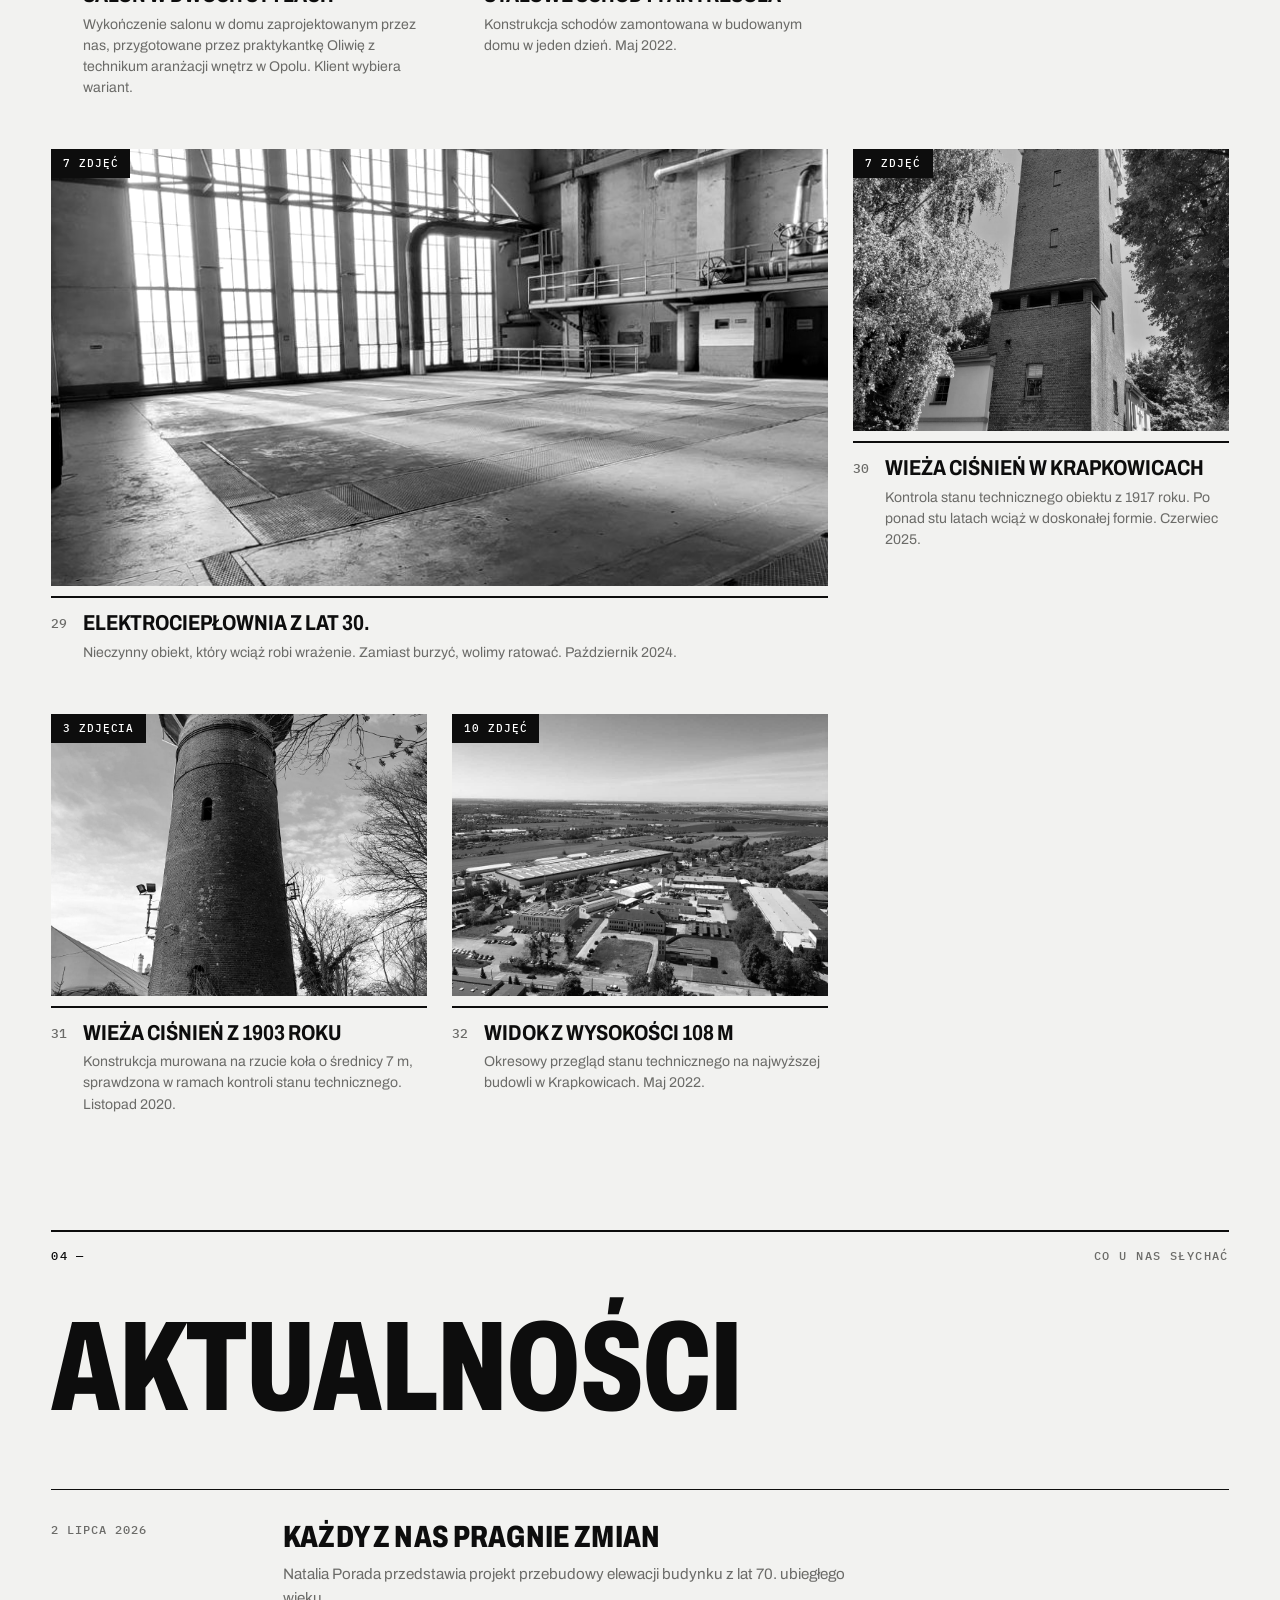
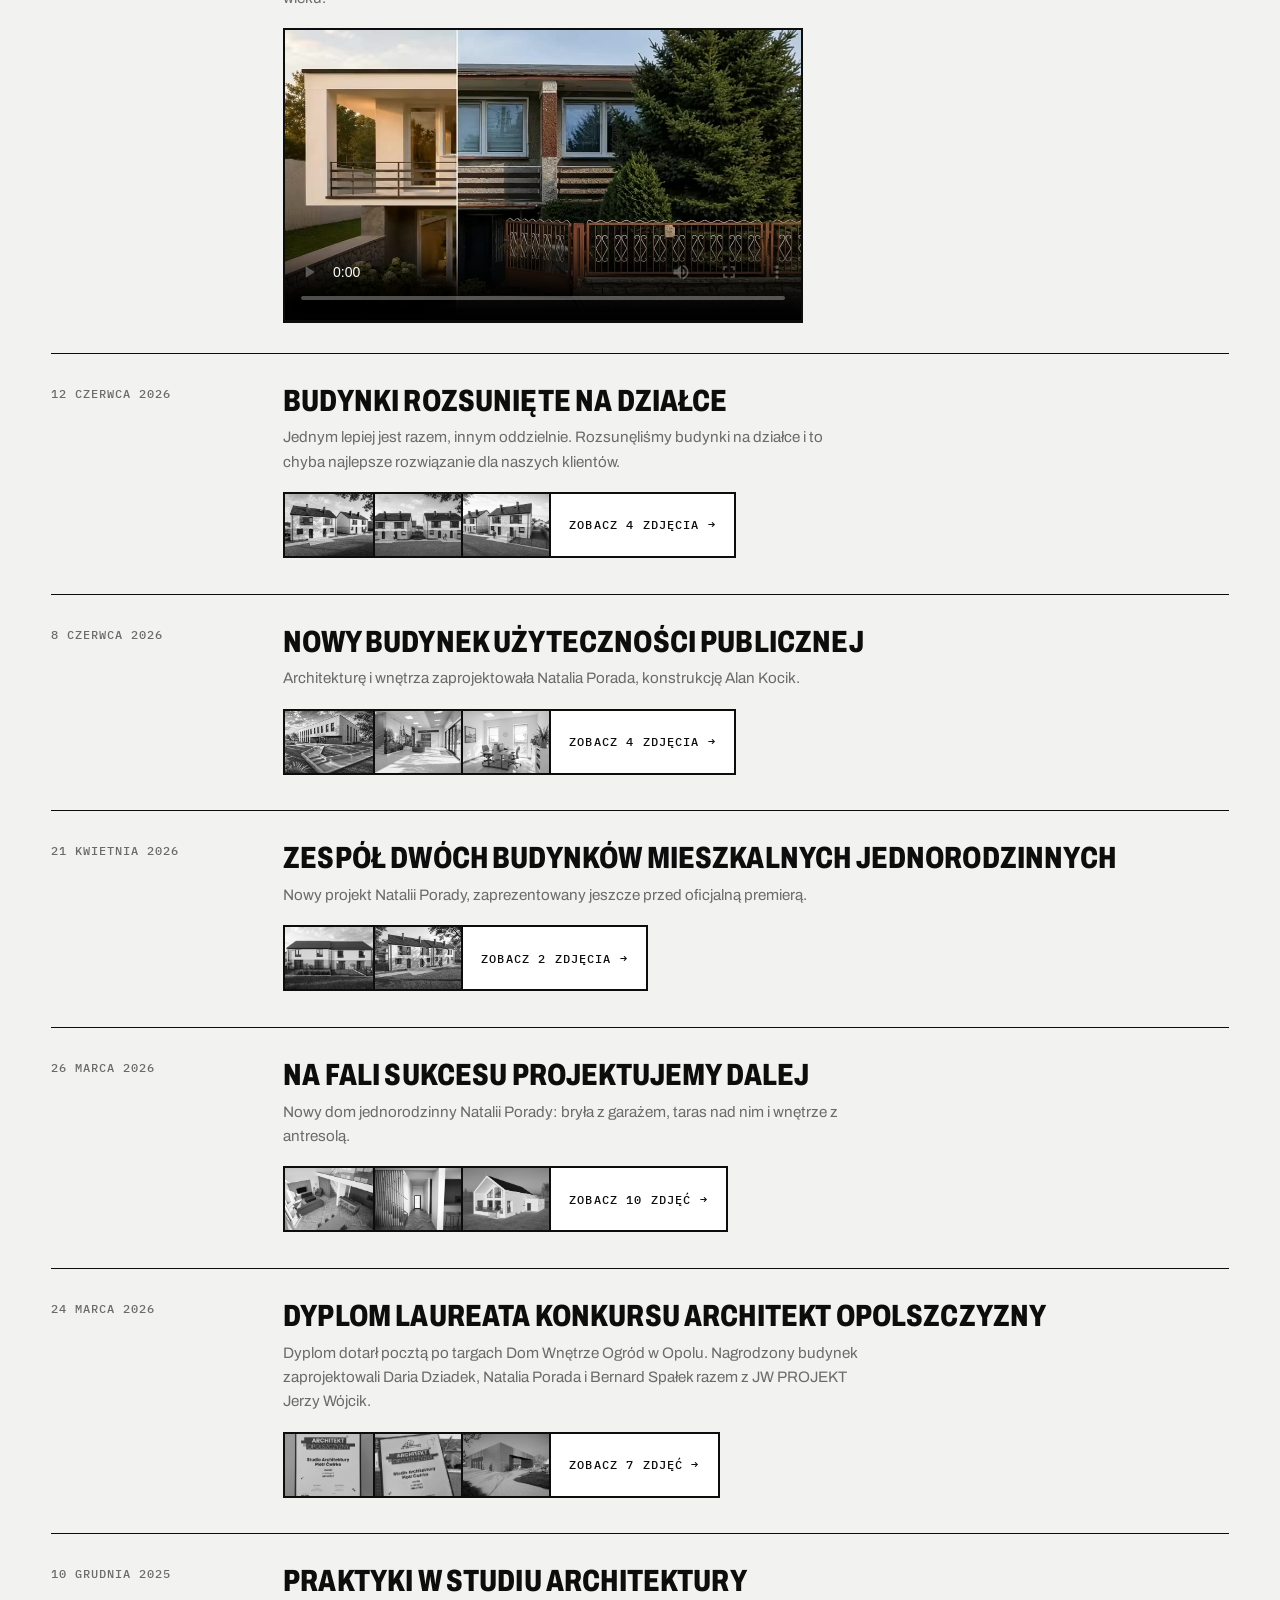
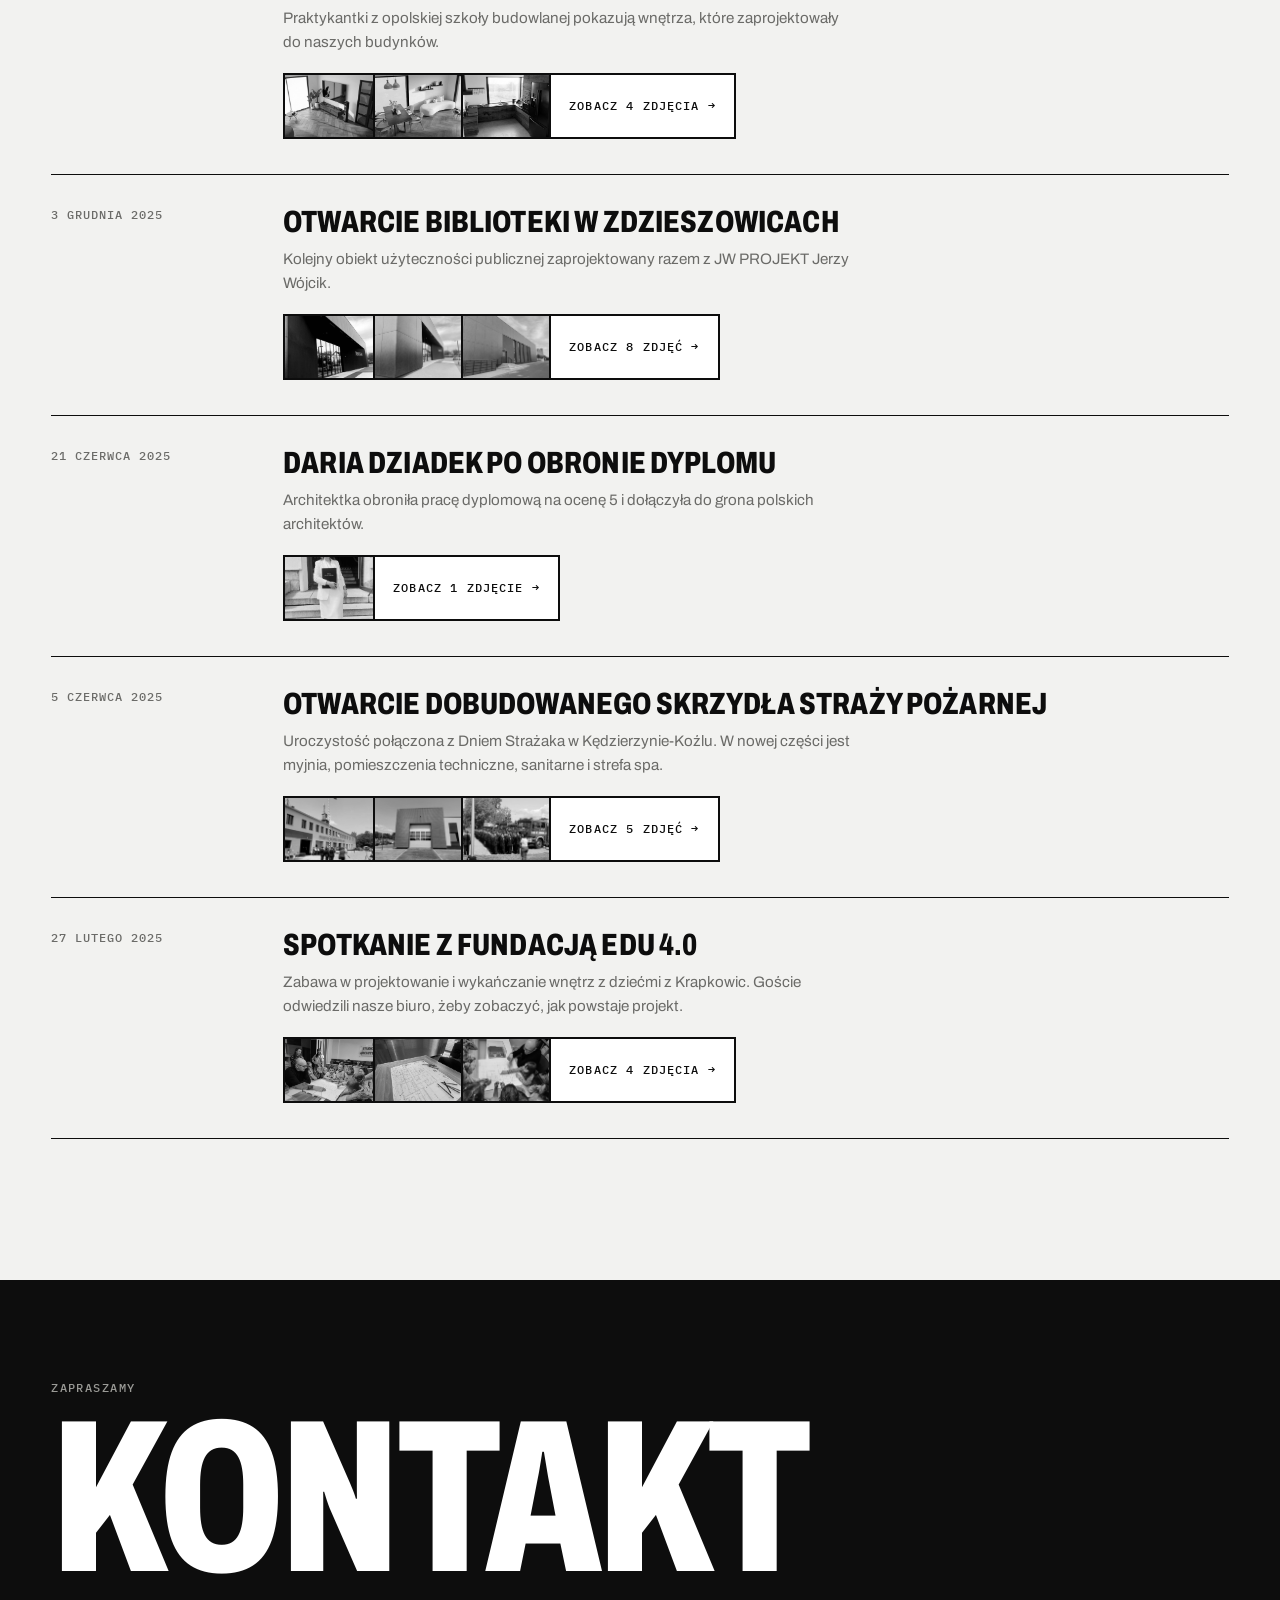
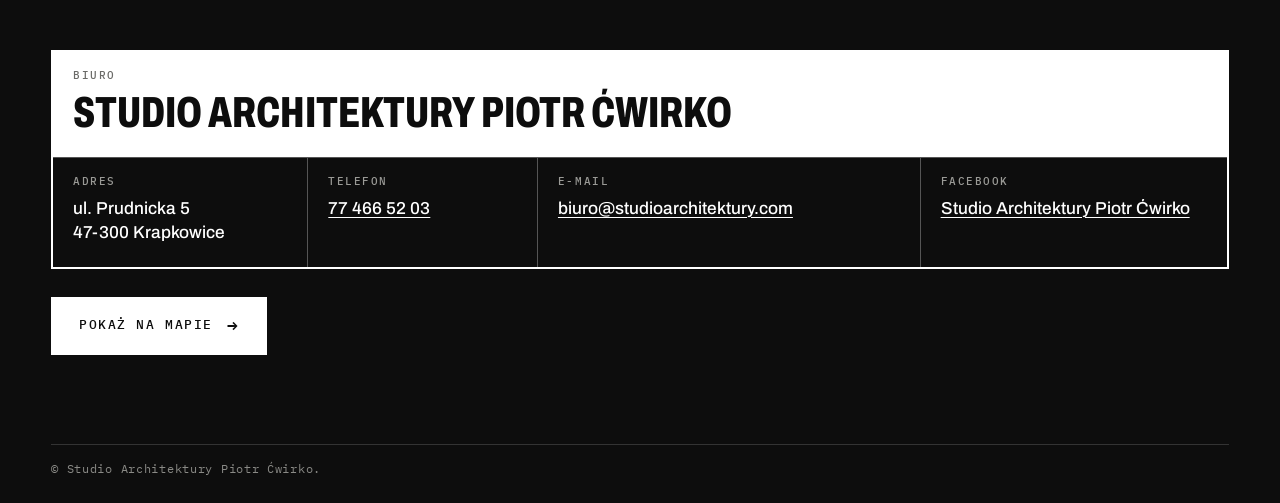
==== commit 1b27e04e: "Wersja B: mniejsze motto w hero, nie nachodzi na opis zdjęcia Co-Authored-By: Claude Opus 5.5 <norep" ====
--- a/wersja-b.html
+++ b/wersja-b.html
@@ -10,7 +10,7 @@
 <link rel="preconnect" href="https://fonts.gstatic.com" crossorigin>
 <link href="https://fonts.googleapis.com/css2?family=Archivo:wdth,wght@62..125,400..900&family=IBM+Plex+Mono:wght@400;500&display=swap" rel="stylesheet">
 <link rel="icon" type="image/png" href="assets/favicon.png">
-<link rel="stylesheet" href="style-b.css?v=2">
+<link rel="stylesheet" href="style-b.css?v=3">
 </head>
 <body>
 
--- a/style-b.css
+++ b/style-b.css
@@ -90,10 +90,10 @@
 .hero-kicker span { color: var(--accent); padding: 0 .4em; filter: brightness(1.6); }
 .hero h1 {
   font-weight: 900; font-stretch: 62%; text-transform: uppercase;
-  font-size: clamp(3.6rem, 11.5vw, 11rem); line-height: .92; letter-spacing: -.012em;
-  max-width: 14ch;
-}
-.hero h1 span { display: inline; }
+  /* rozmiar zależy też od wysokości okna, żeby napis nie nachodził na opis zdjęcia */
+  font-size: clamp(3rem, min(9vw, calc((100vh - 480px) / 1.9)), 10rem); line-height: .92; letter-spacing: -.012em;
+}
+.hero h1 span { display: block; }
 .hero h1 .out { color: transparent; -webkit-text-stroke: 2px var(--white); }
 
 .hero-caps { position: absolute; left: 0; bottom: 0; z-index: 2; width: min(620px, 100%); height: 0; }
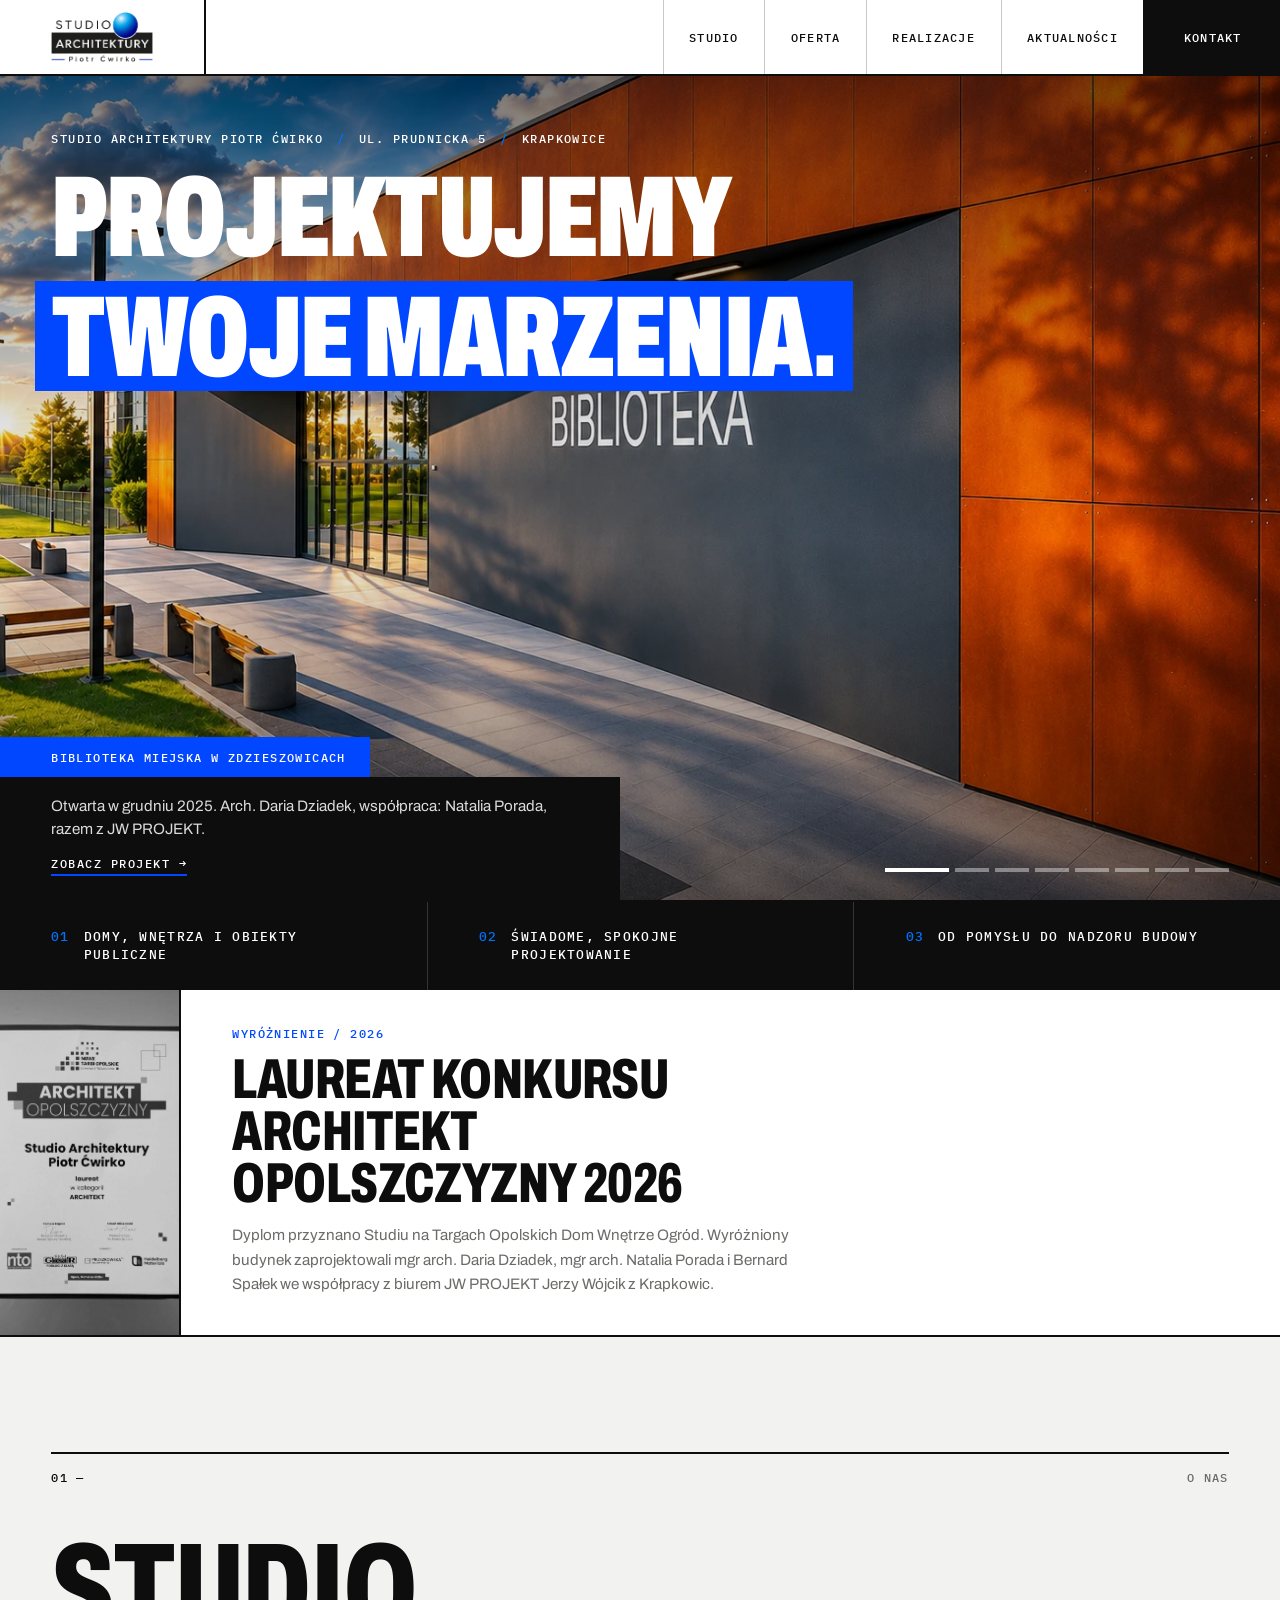
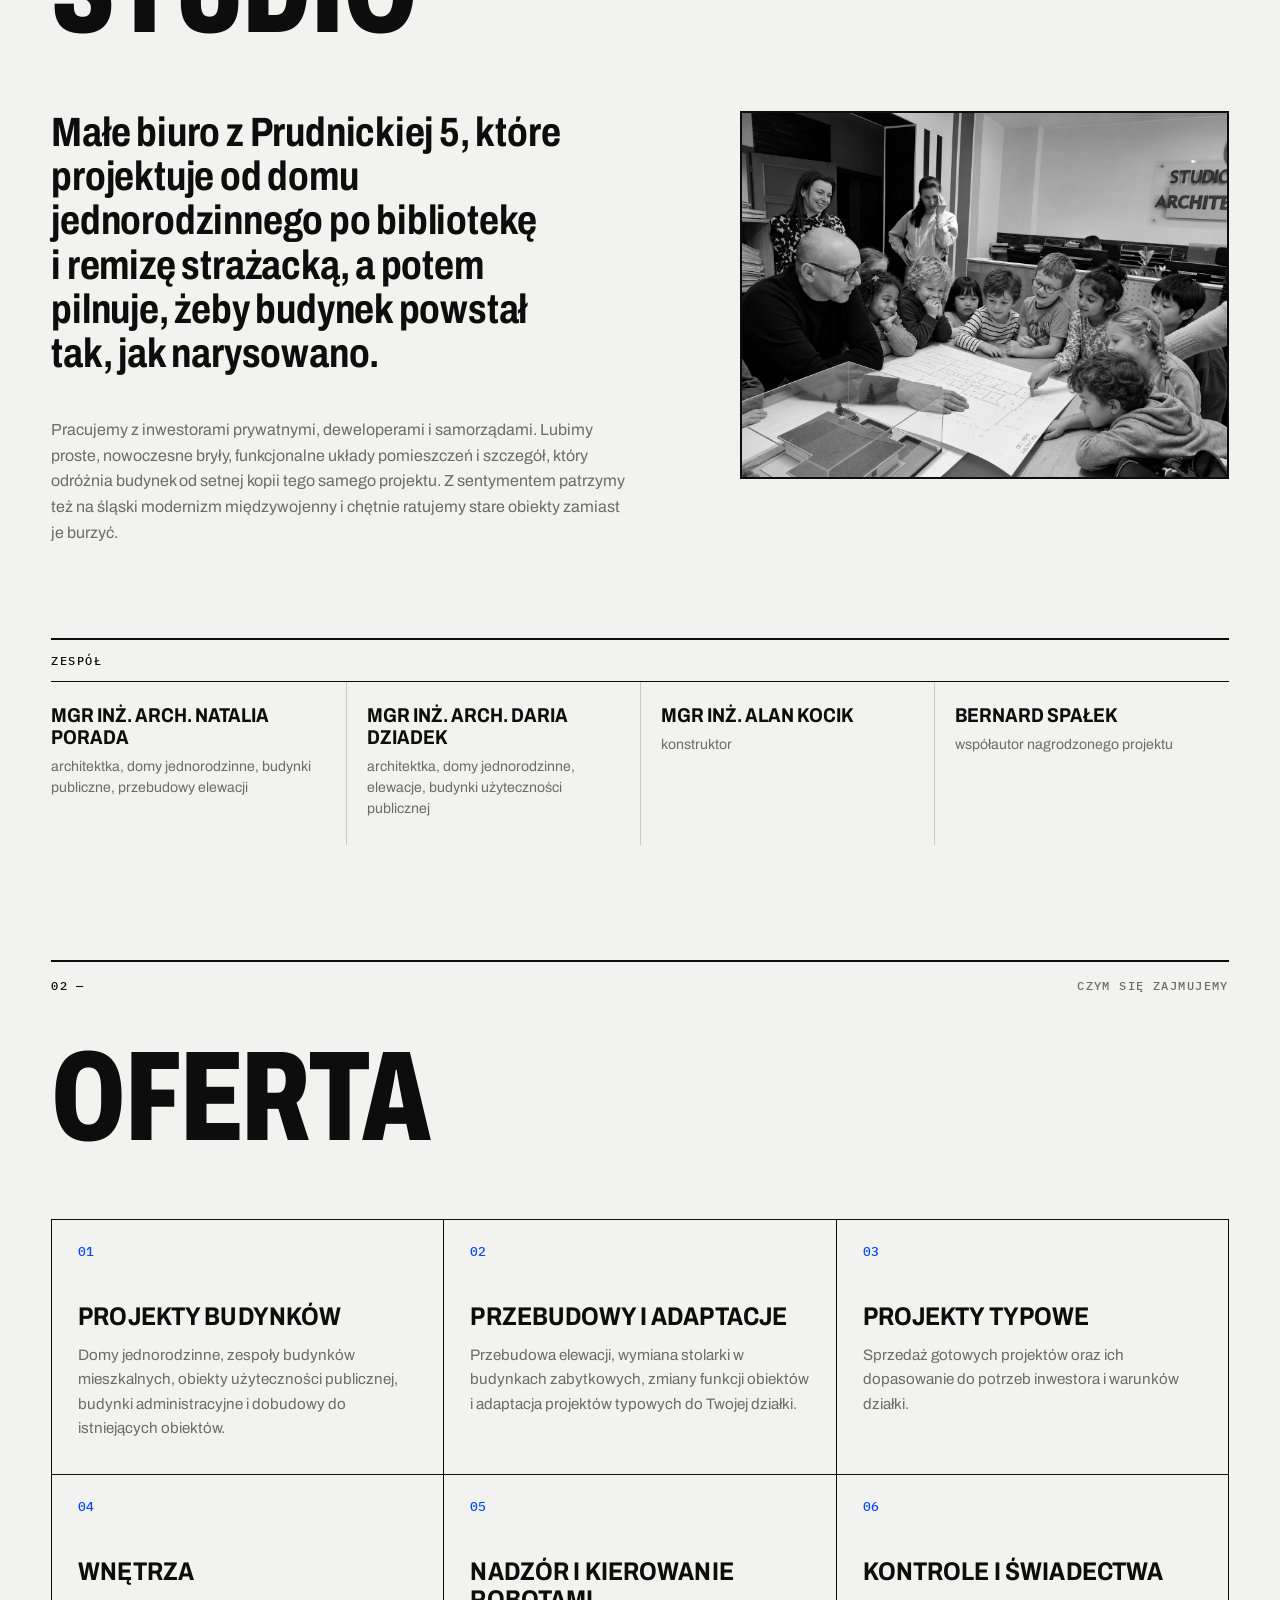
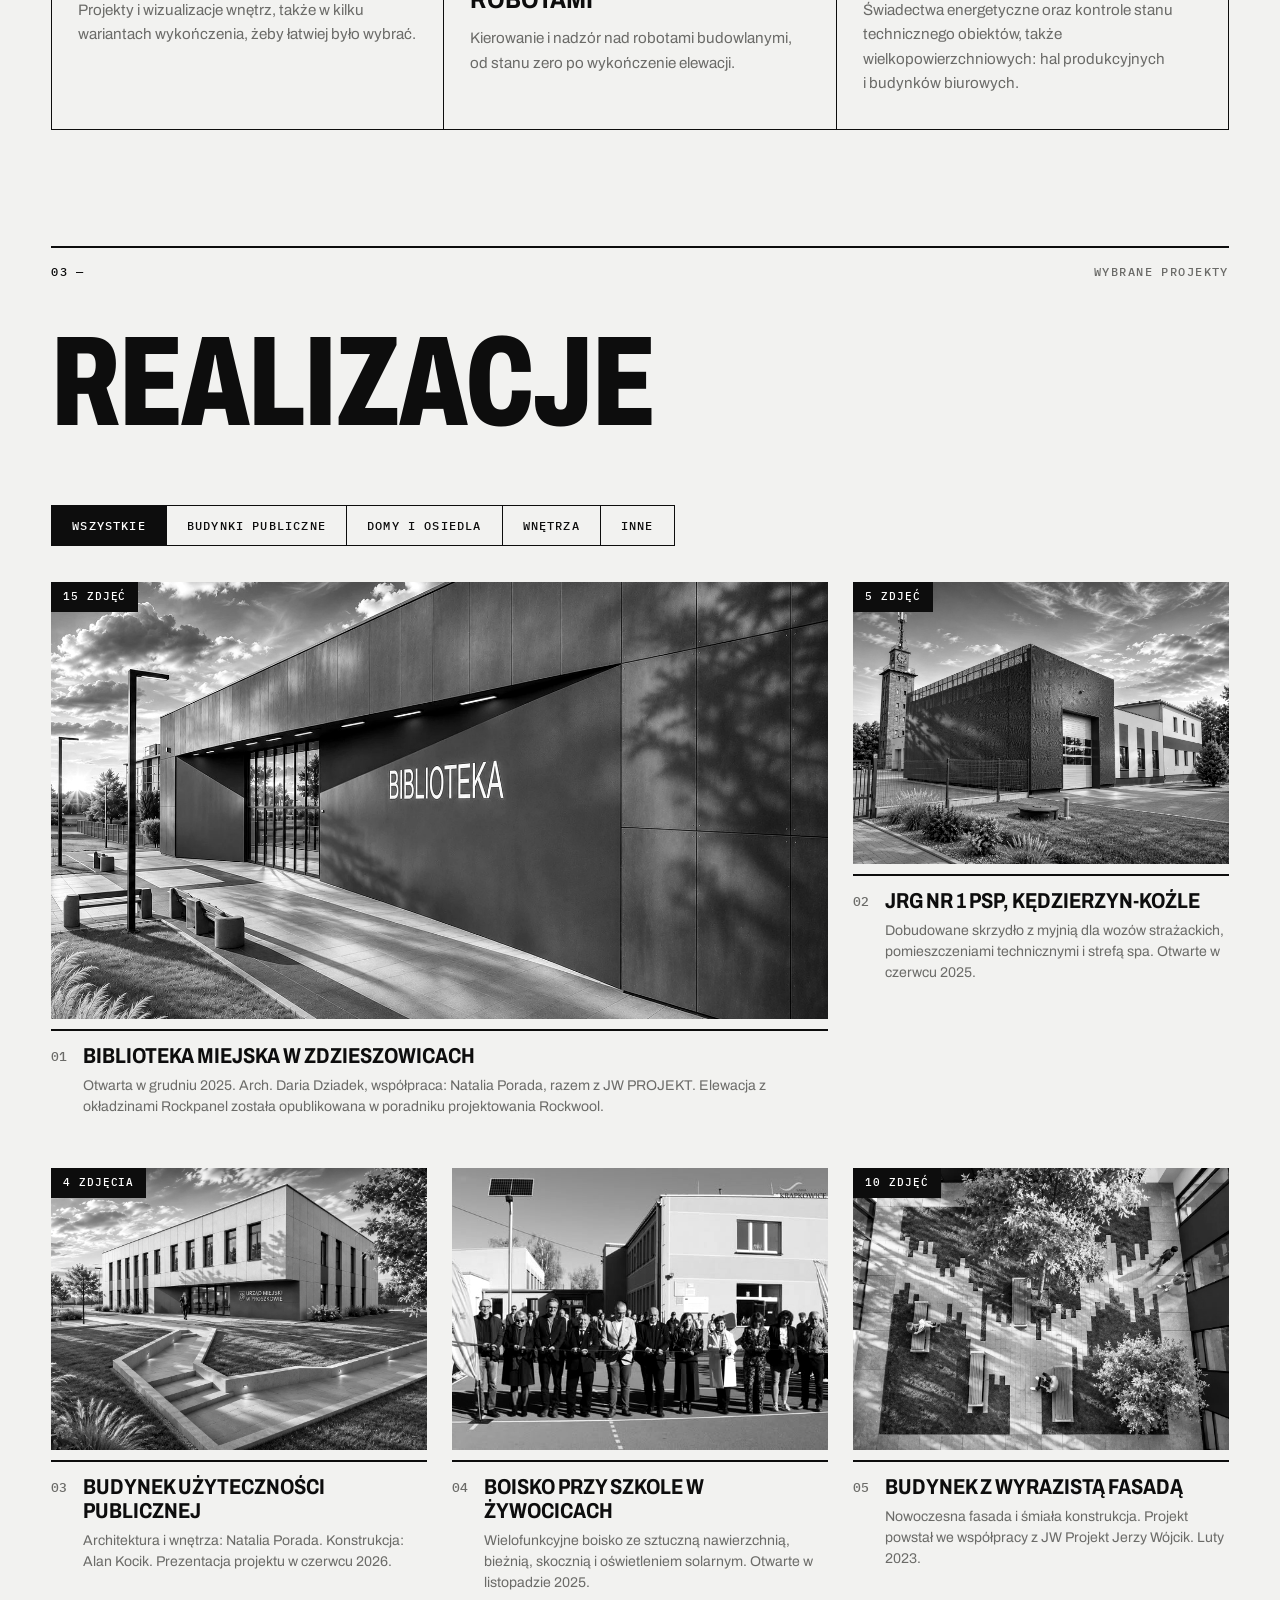
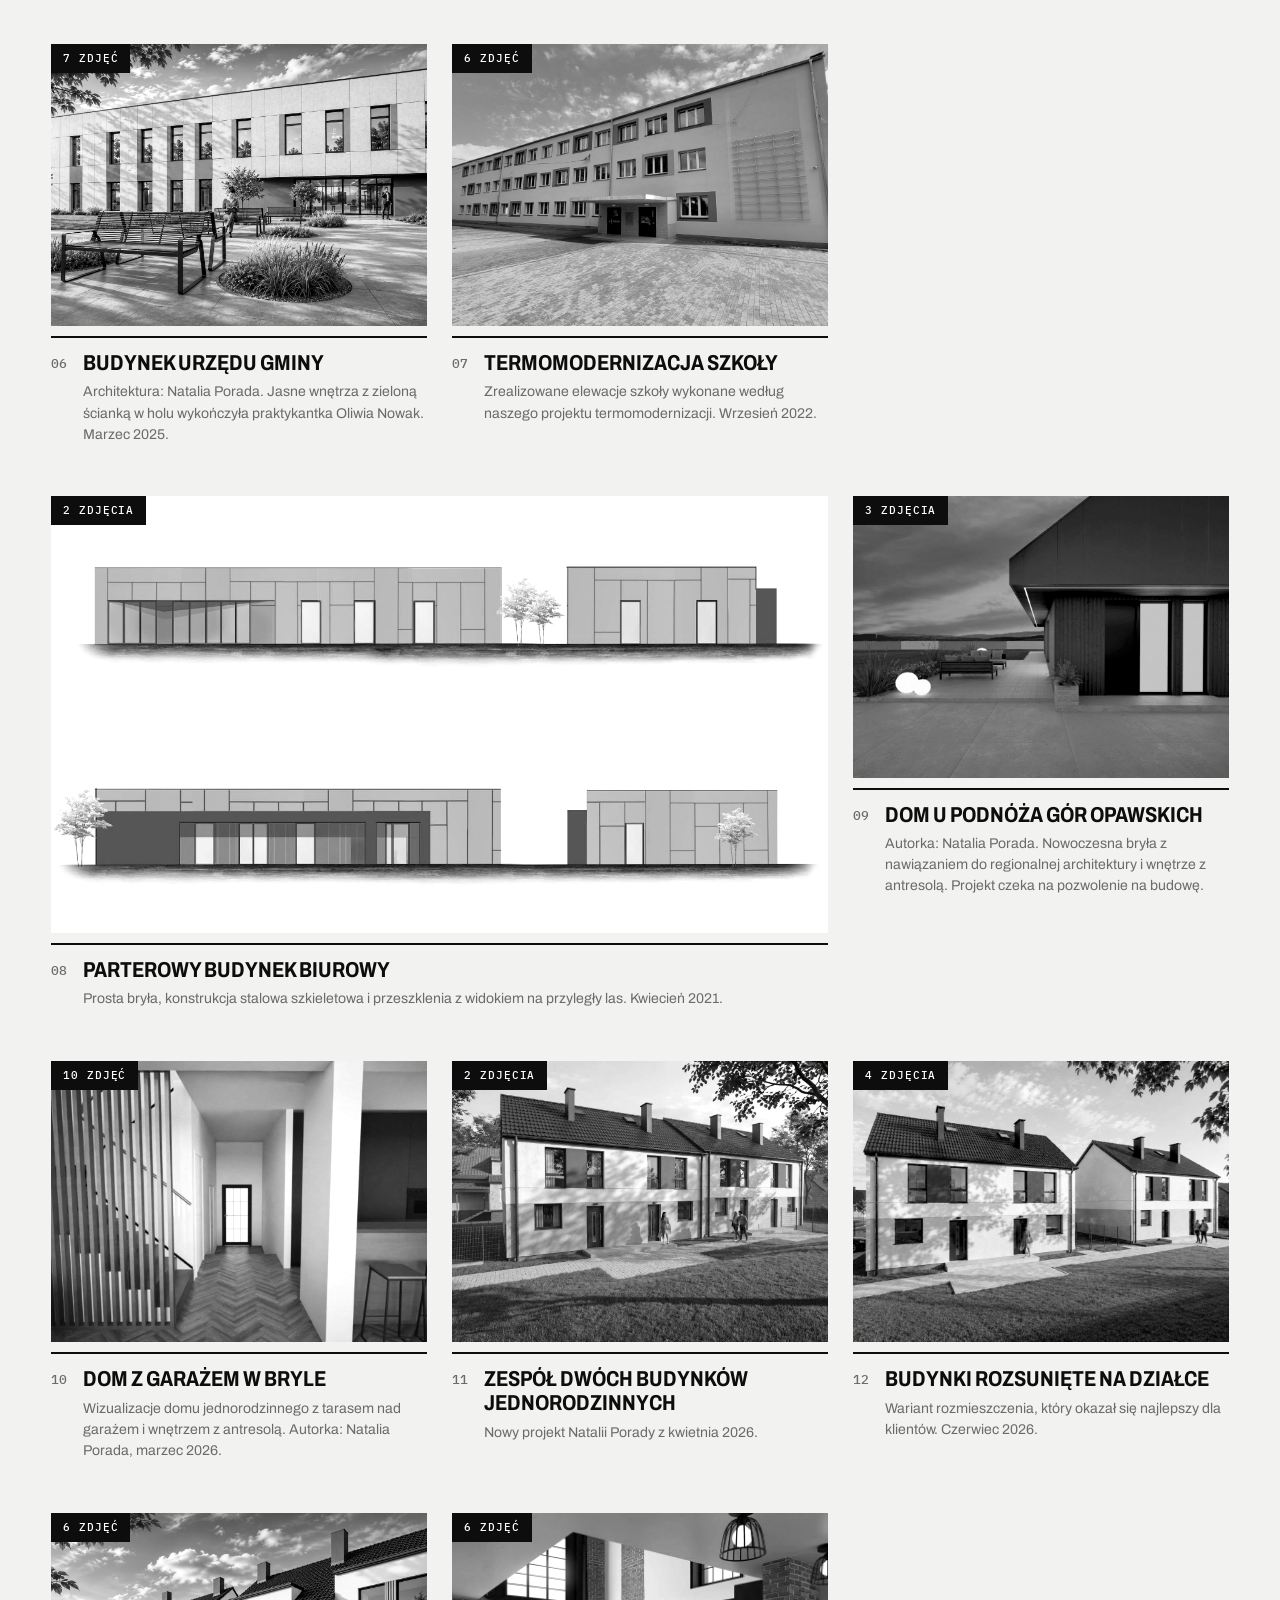
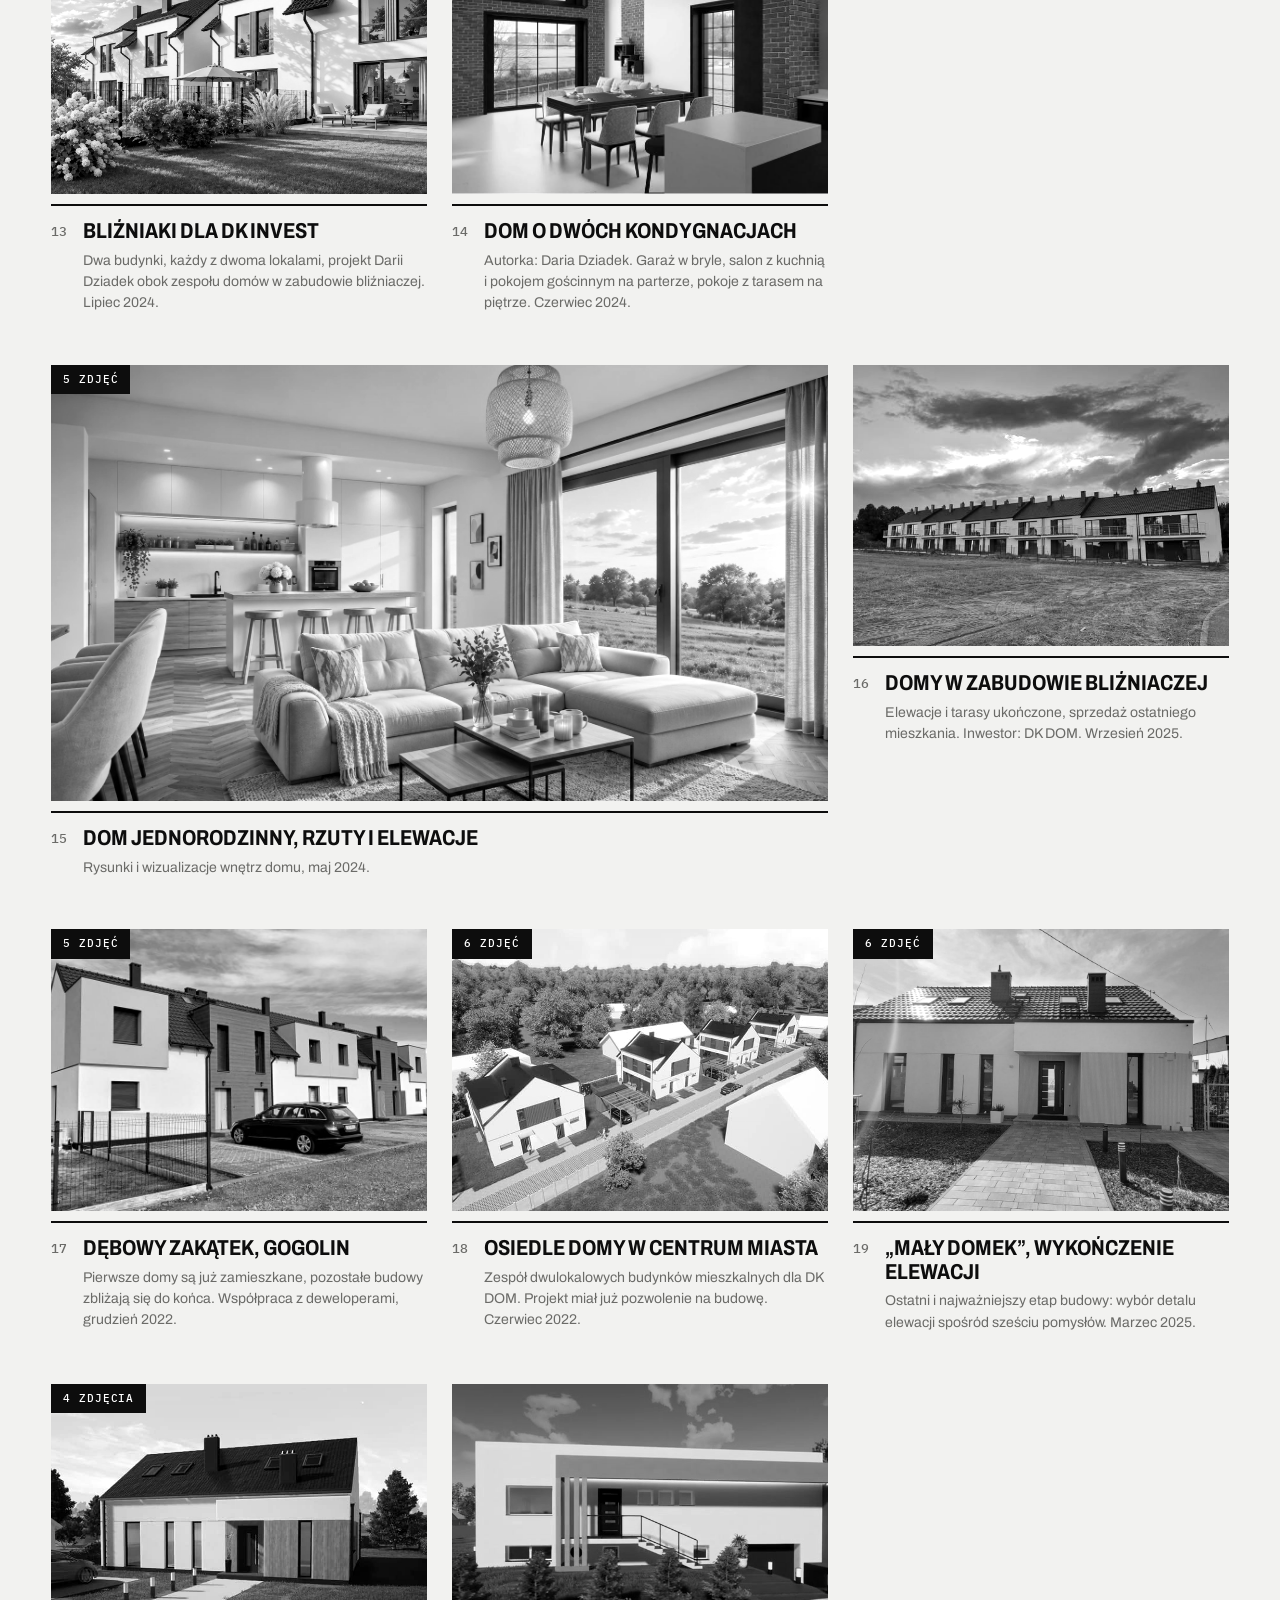
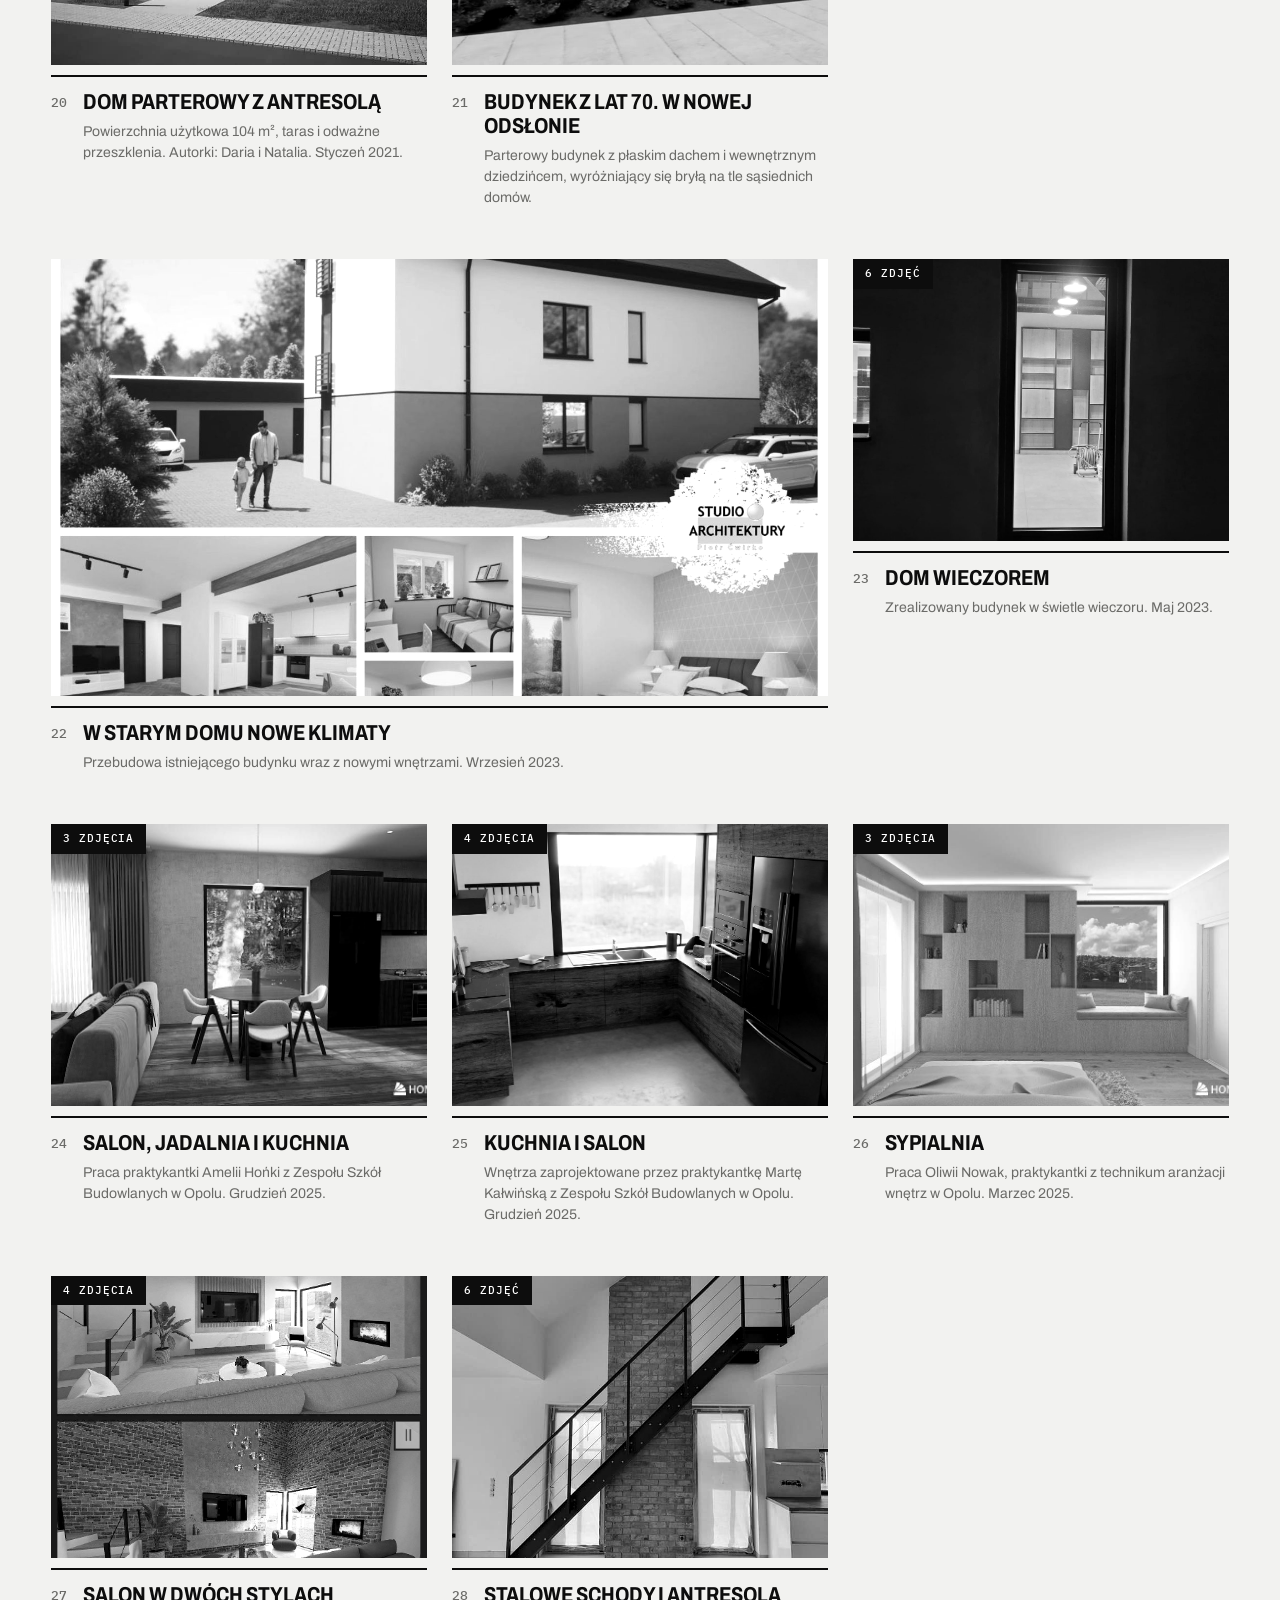
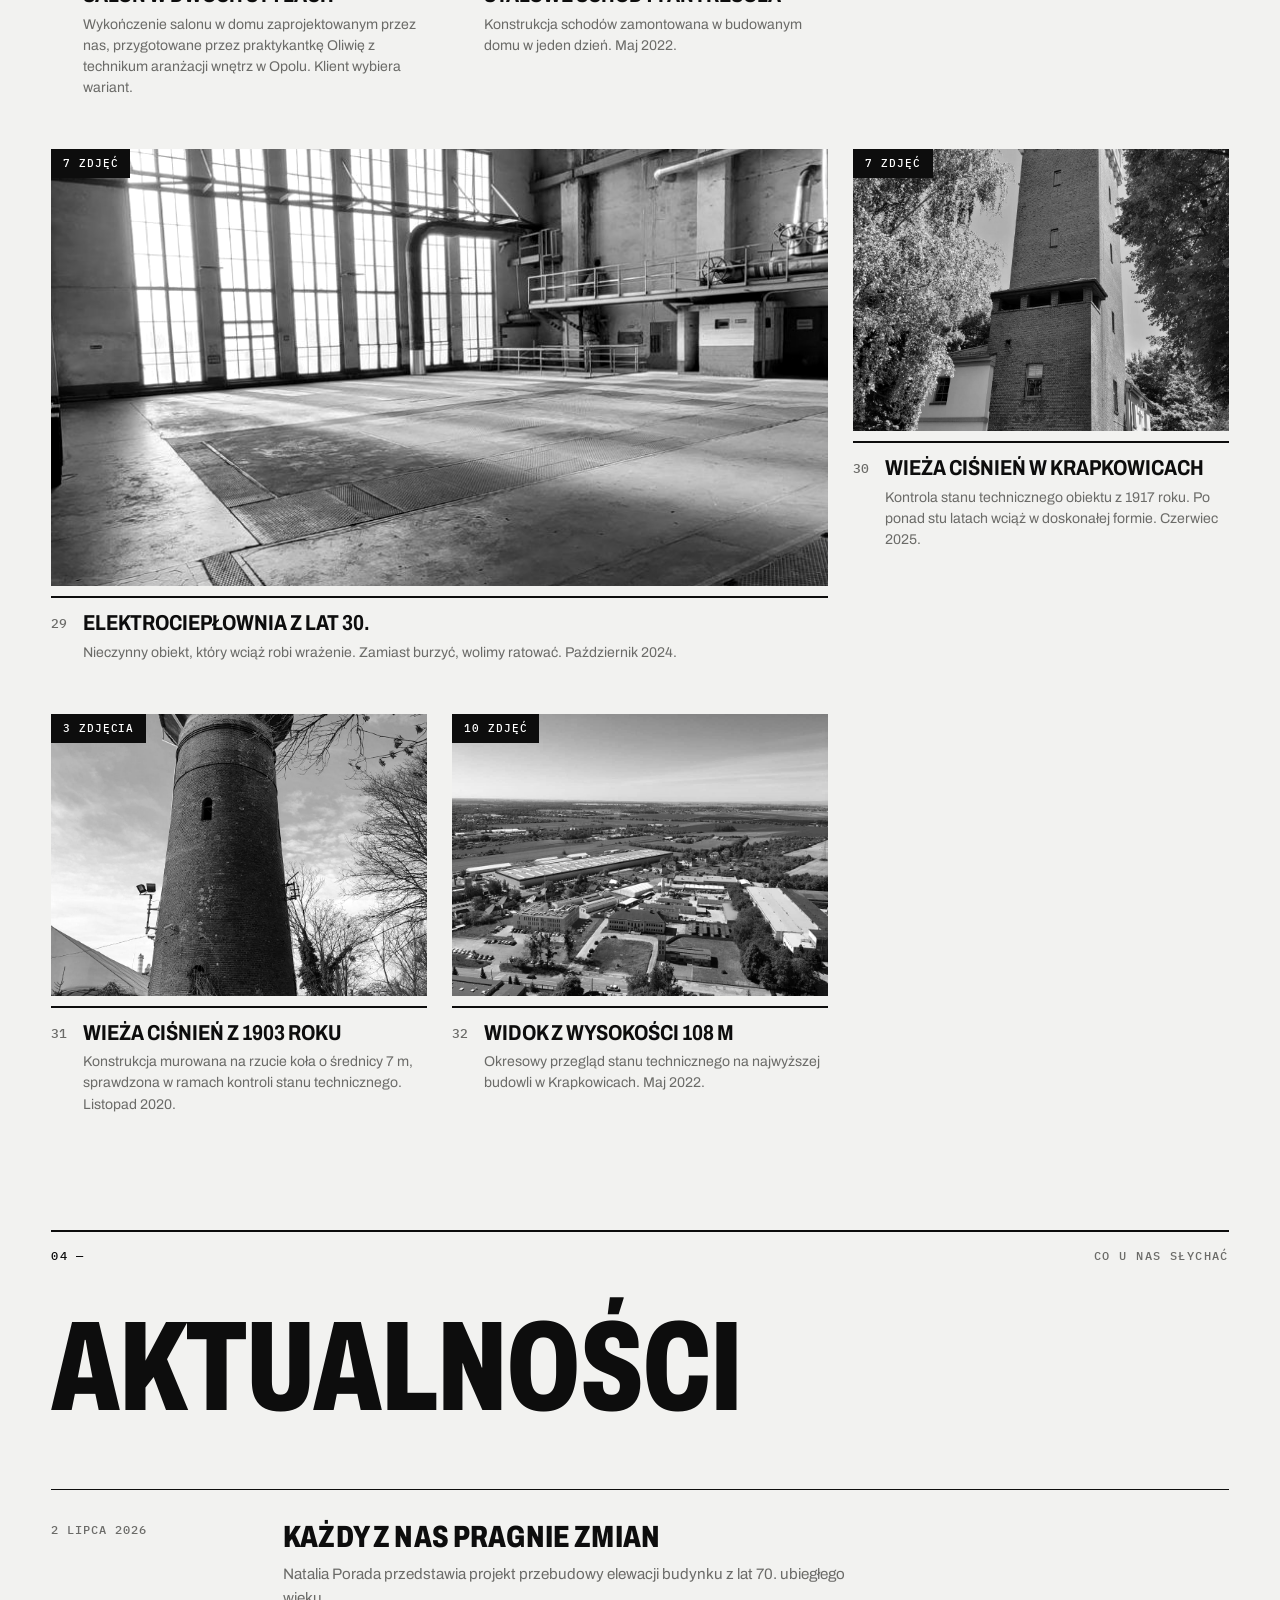
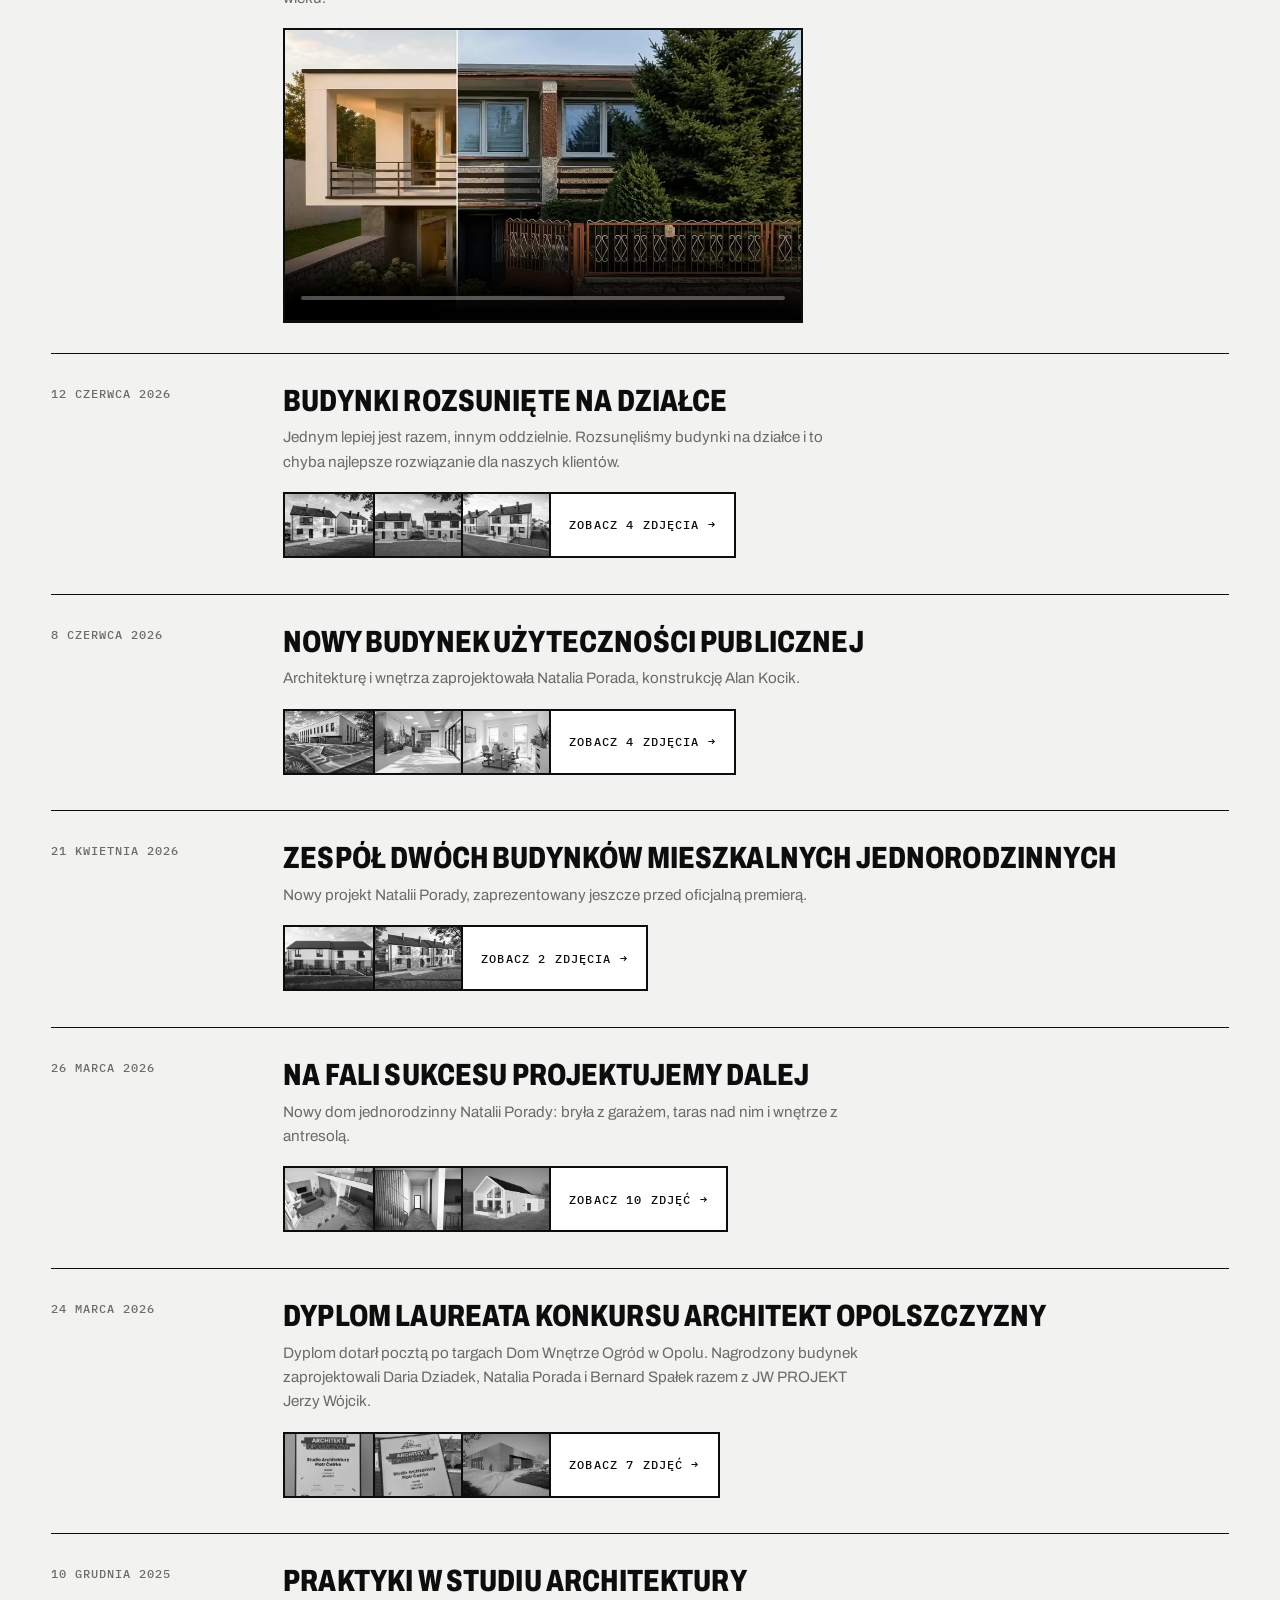
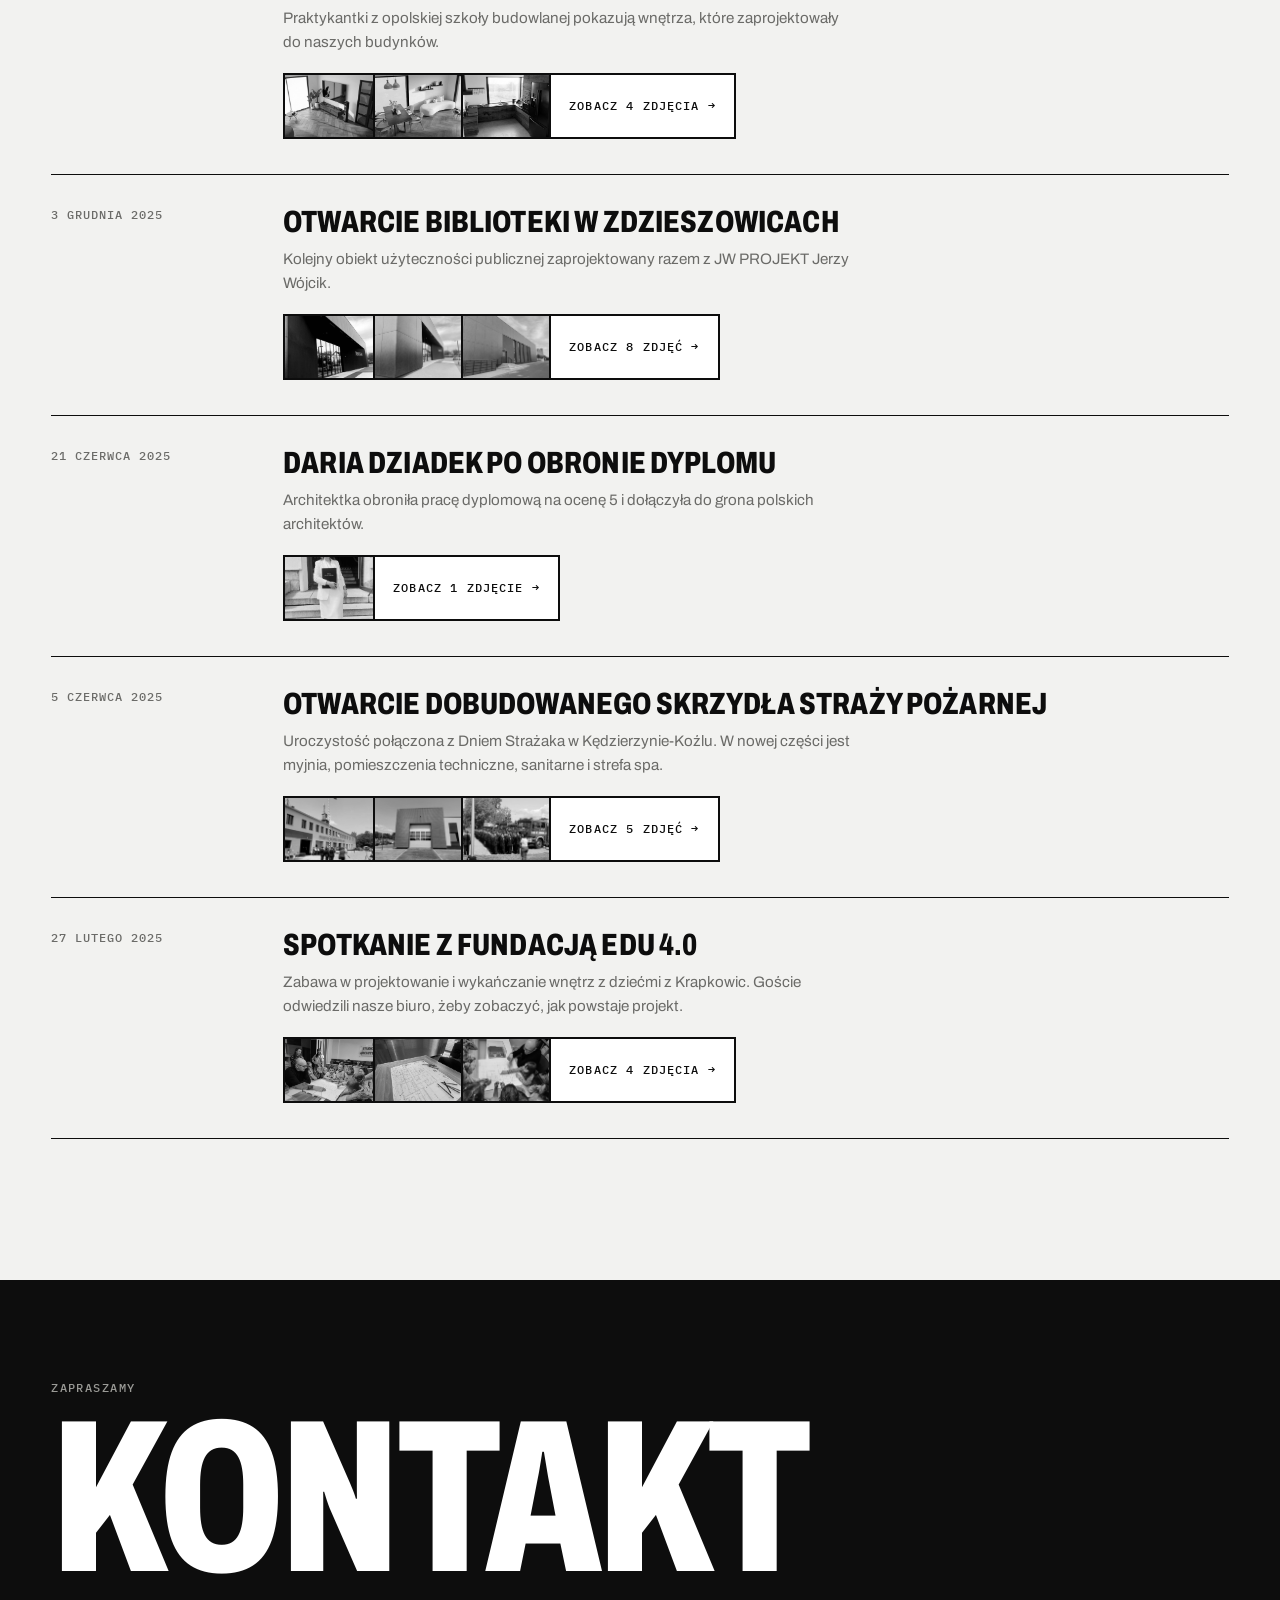
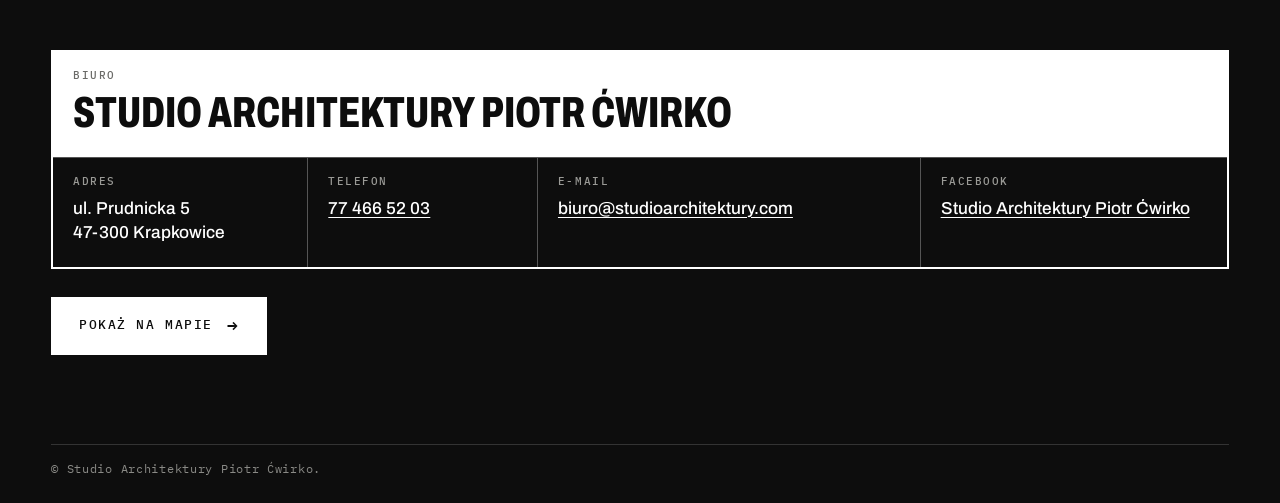
==== commit eb16bf1d: "Wersja B: 'Twoje marzenia' białymi literami na niebieskim pasie Co-Authored-By: Claude Opus 5.5 <nor" ====
--- a/wersja-b.html
+++ b/wersja-b.html
@@ -10,7 +10,7 @@
 <link rel="preconnect" href="https://fonts.gstatic.com" crossorigin>
 <link href="https://fonts.googleapis.com/css2?family=Archivo:wdth,wght@62..125,400..900&family=IBM+Plex+Mono:wght@400;500&display=swap" rel="stylesheet">
 <link rel="icon" type="image/png" href="assets/favicon.png">
-<link rel="stylesheet" href="style-b.css?v=3">
+<link rel="stylesheet" href="style-b.css?v=4">
 </head>
 <body>
 
--- a/style-b.css
+++ b/style-b.css
@@ -94,7 +94,8 @@
   font-size: clamp(3rem, min(9vw, calc((100vh - 480px) / 1.9)), 10rem); line-height: .92; letter-spacing: -.012em;
 }
 .hero h1 span { display: block; }
-.hero h1 .out { color: transparent; -webkit-text-stroke: 2px var(--white); }
+/* druga linia hasła: białe litery na niebieskim pasie (kolor z logo) */
+.hero h1 .out { width: fit-content; margin-top: .08em; padding: .04em .14em 0; margin-left: -.14em; background: var(--accent); color: var(--white); }
 
 .hero-caps { position: absolute; left: 0; bottom: 0; z-index: 2; width: min(620px, 100%); height: 0; }
 .hero-cap {
@@ -319,7 +320,7 @@
   .hero-head { top: calc(var(--bar) + 24px); }
   .hero-kicker { font-size: .66rem; margin-bottom: 12px; }
   .hero h1 { font-size: clamp(3rem, 15vw, 5rem); }
-  .hero h1 .out { -webkit-text-stroke-width: 1.5px; }
+  .hero h1 .out { margin-left: 0; }
   .hero-caps { width: 100%; }
   .cap-title { padding: 12px 16px 10px; }
   .cap-info { padding: 14px 16px 18px; }
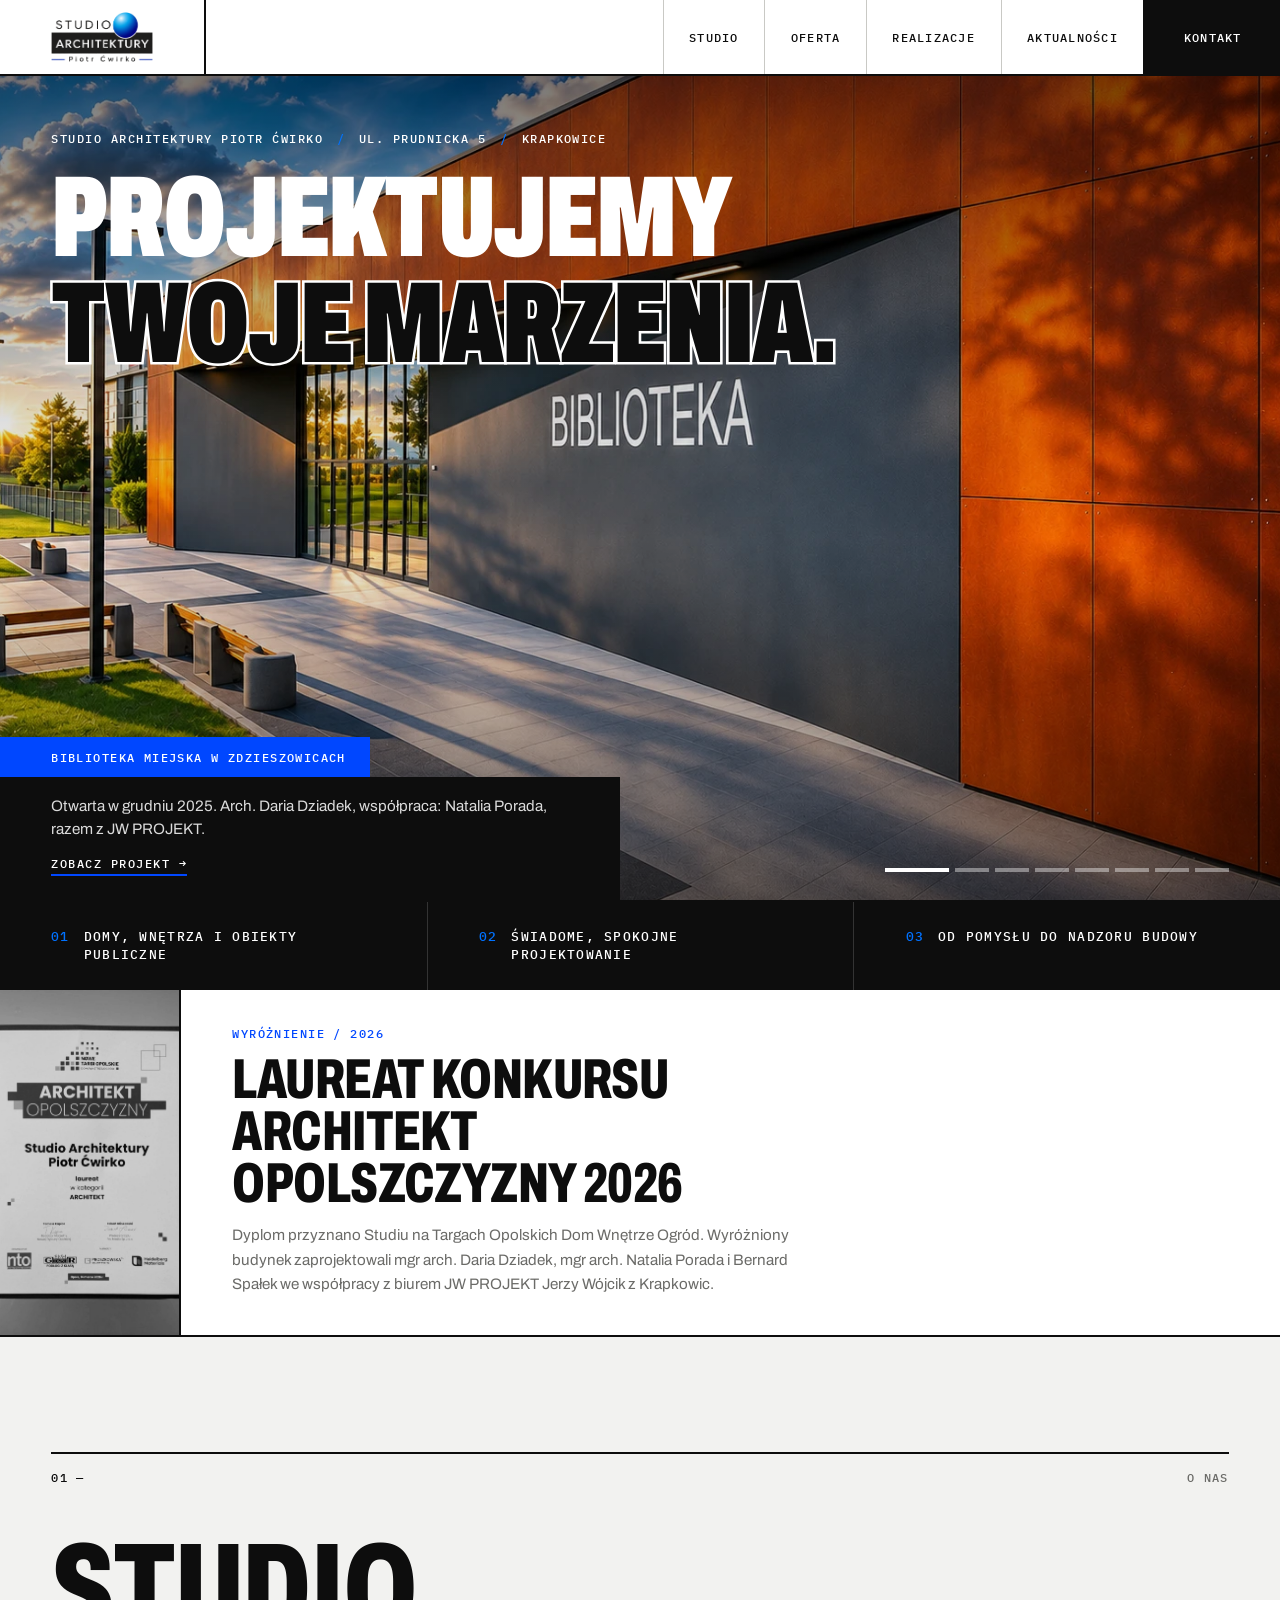
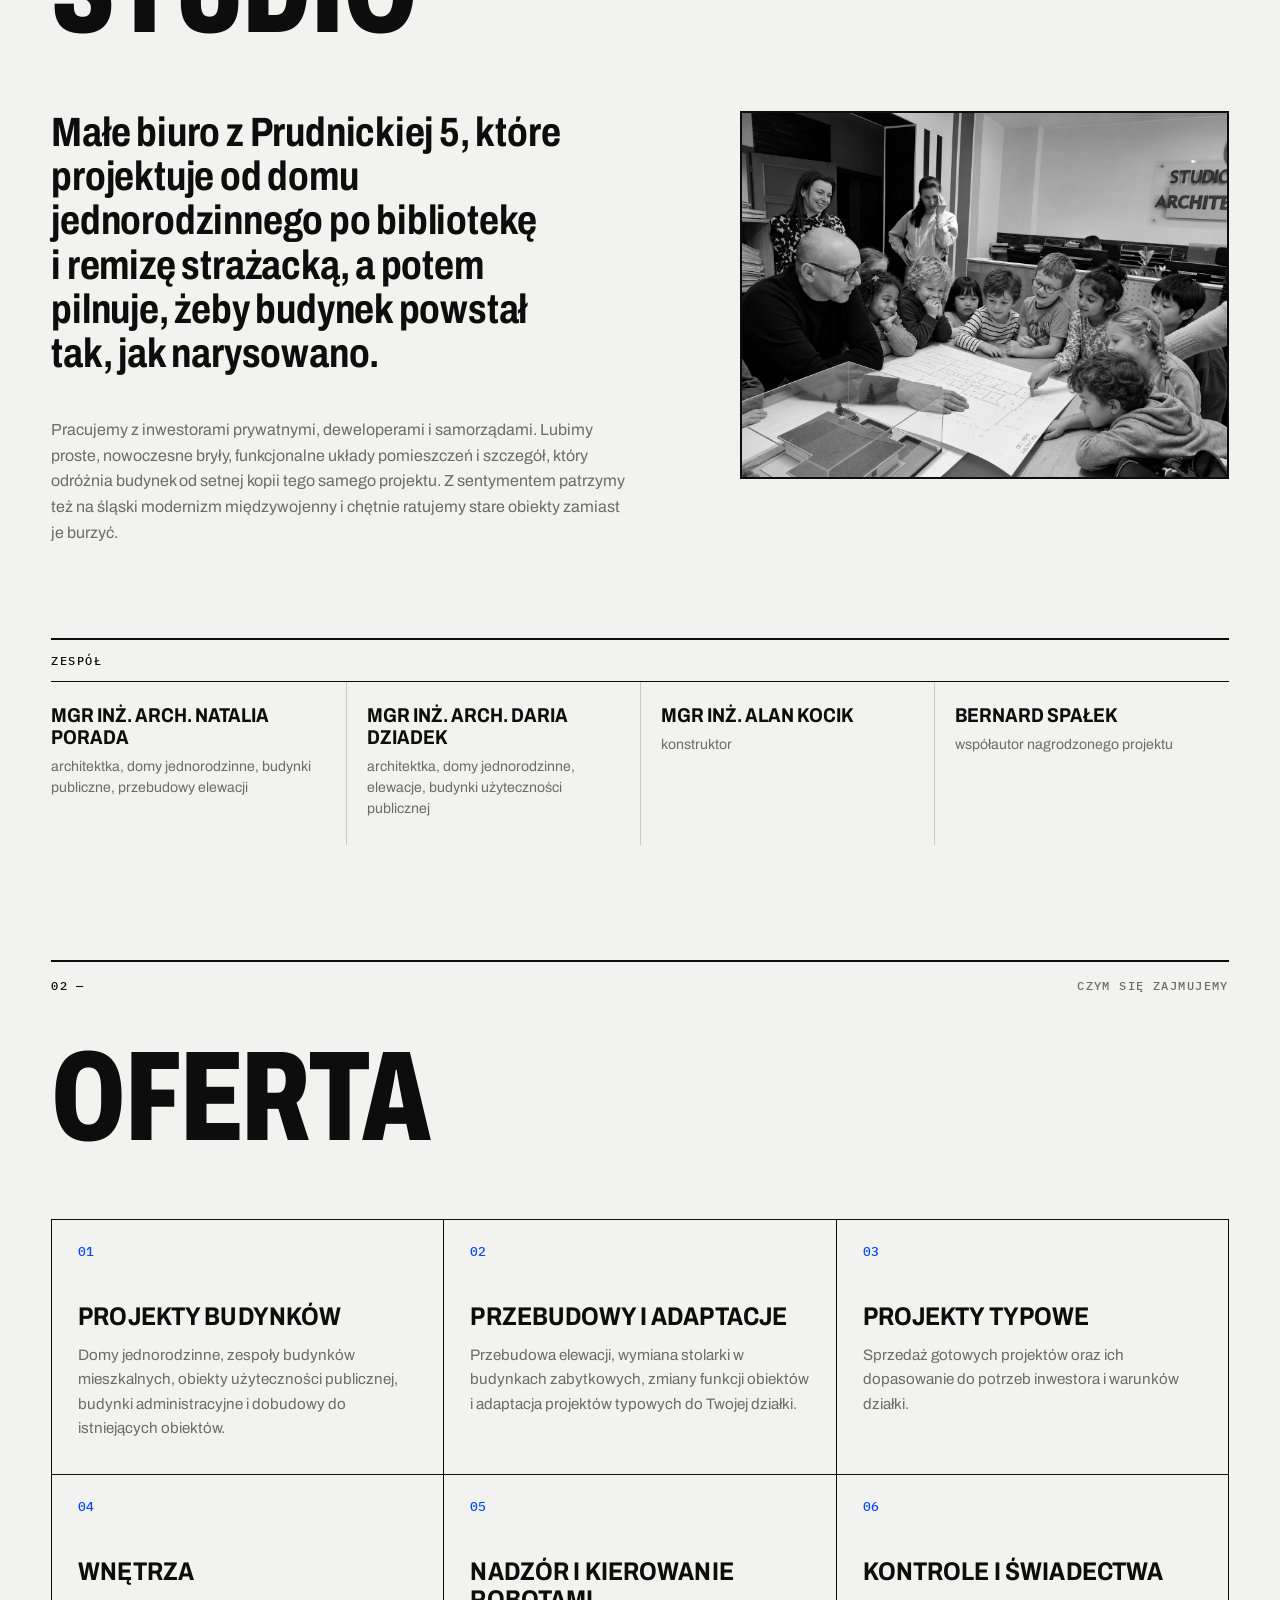
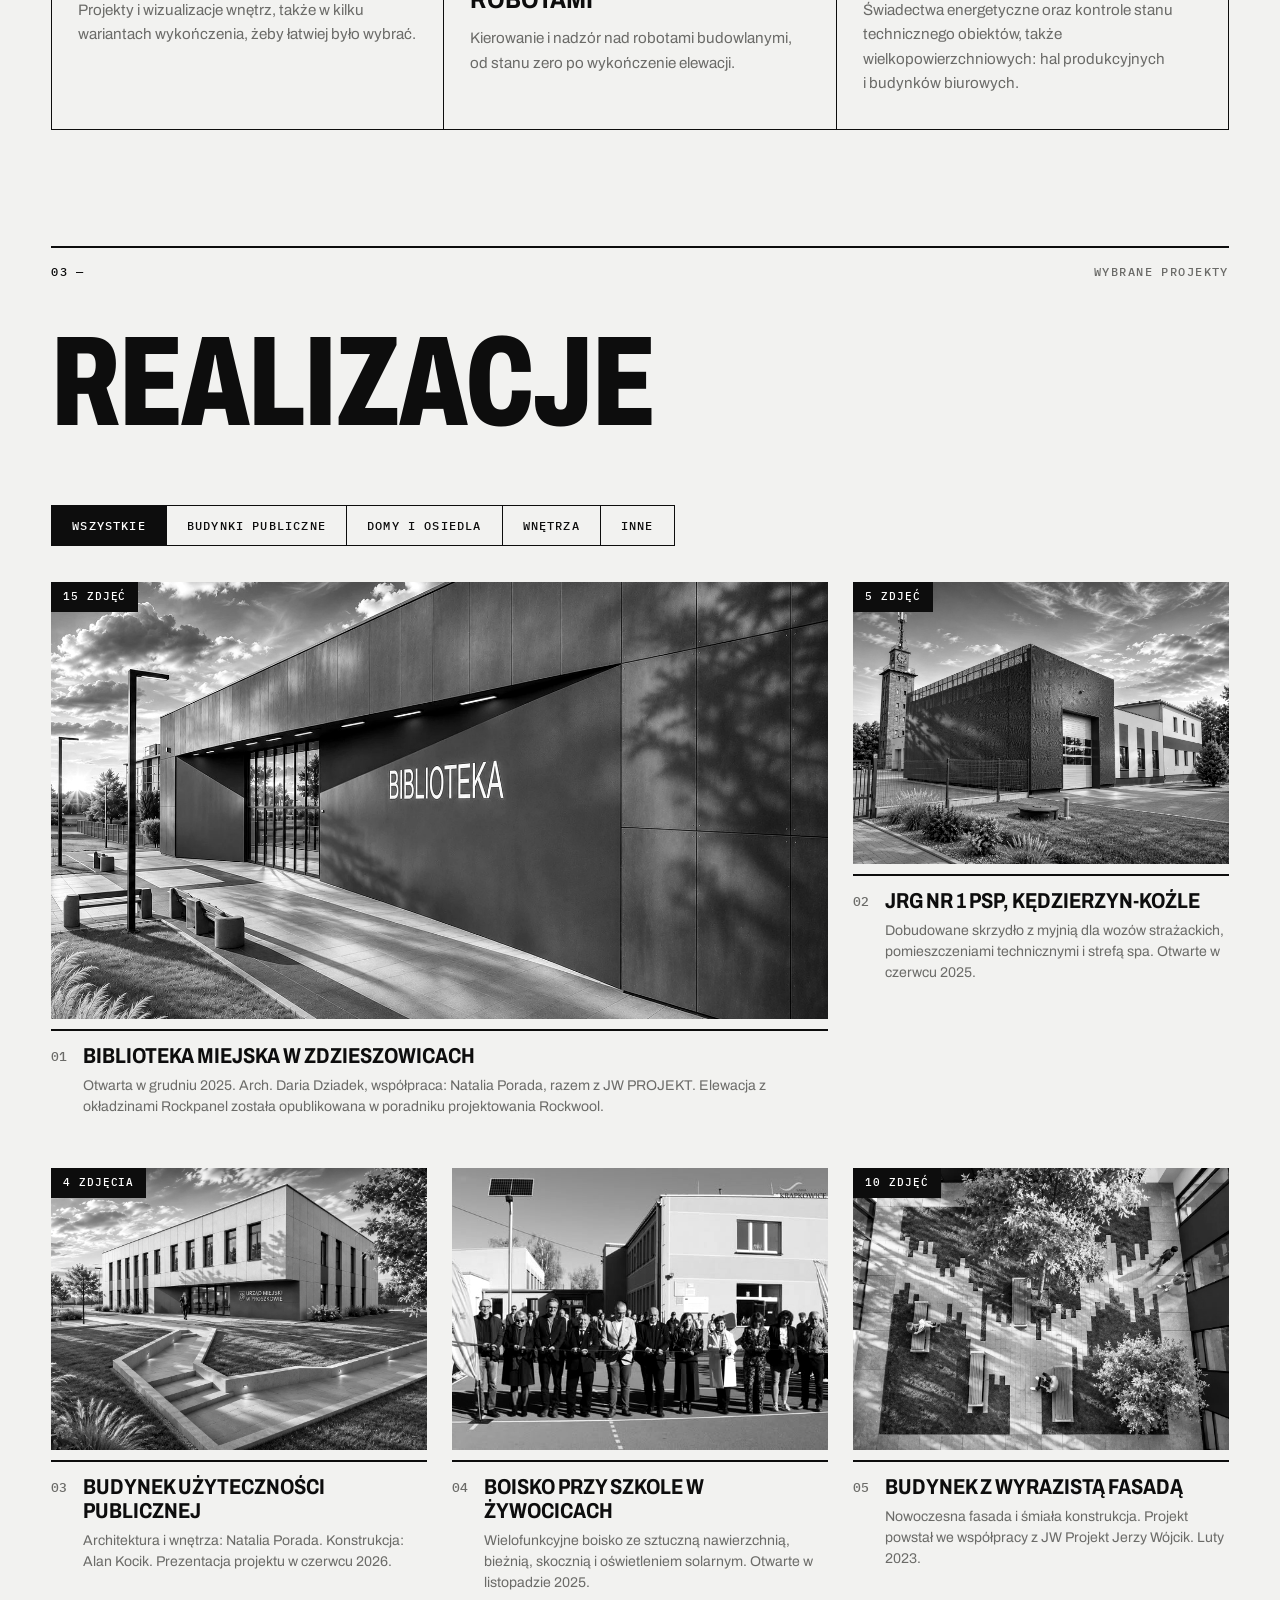
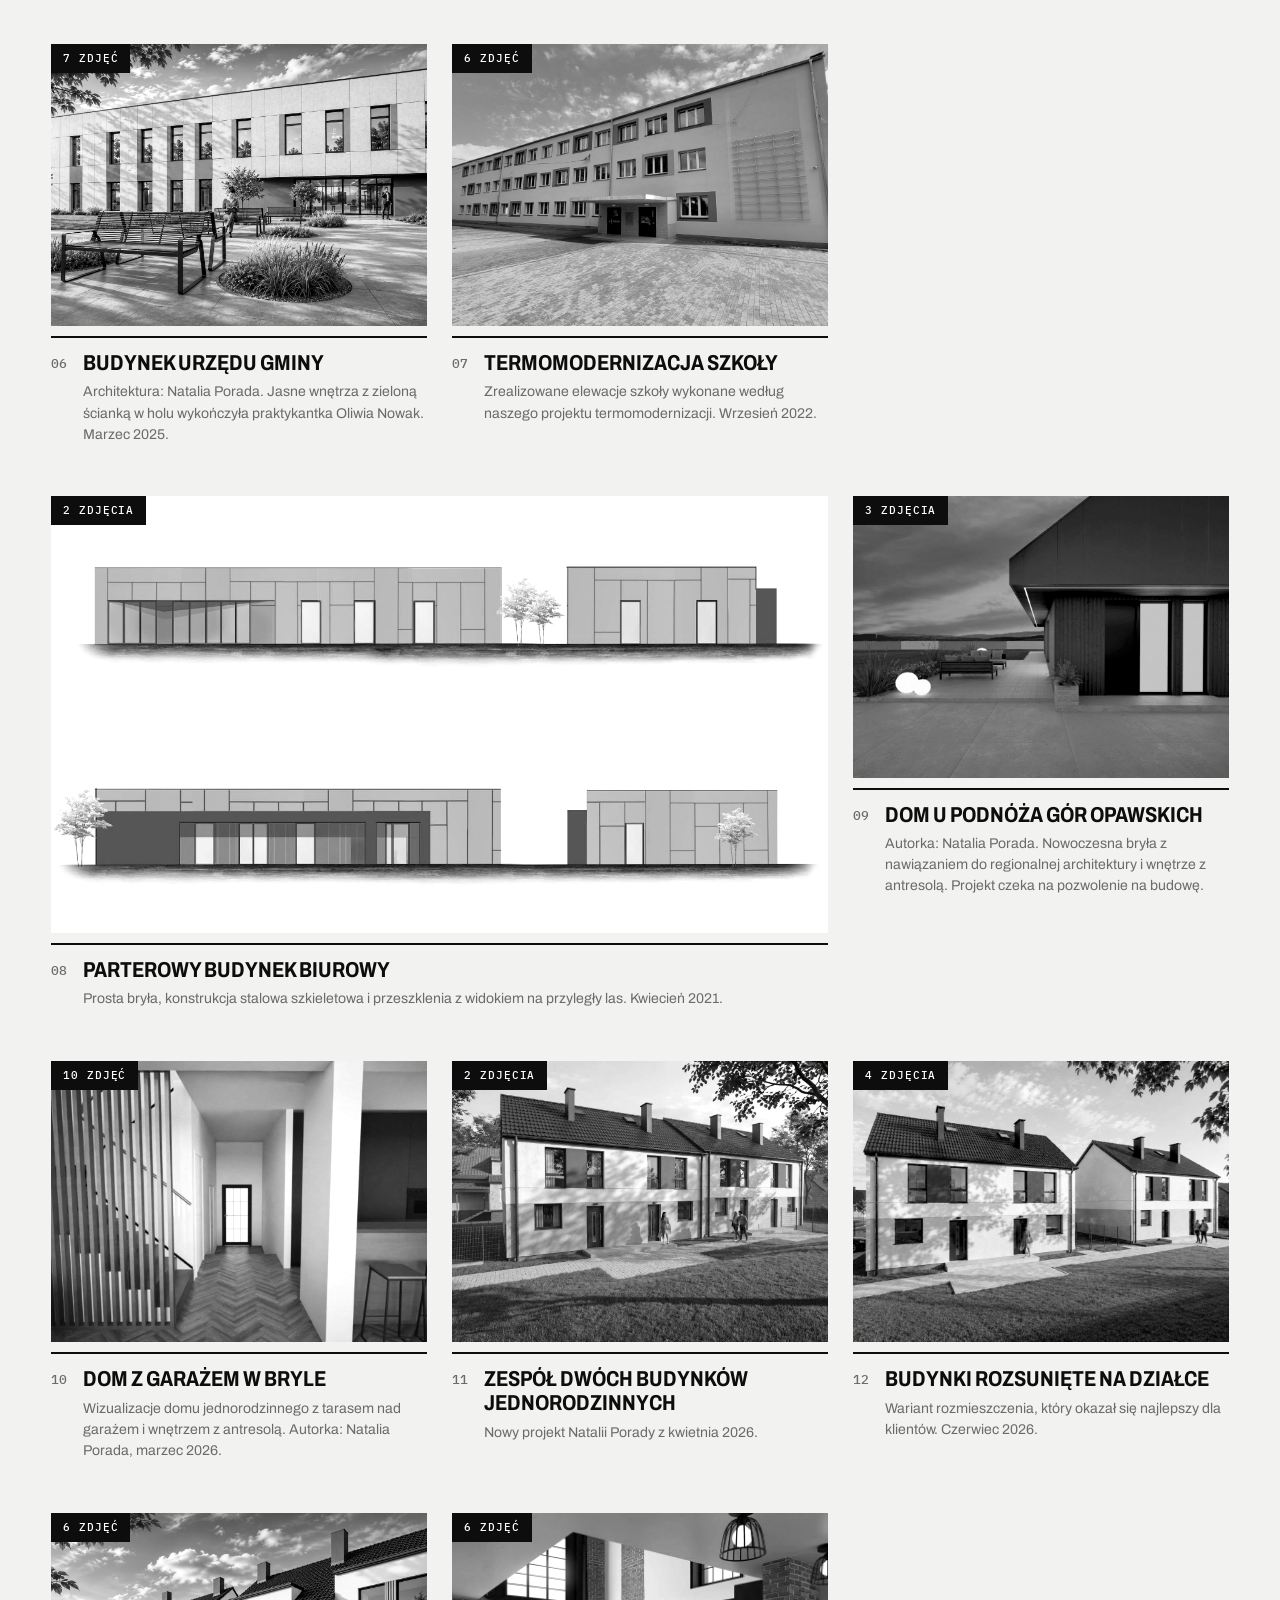
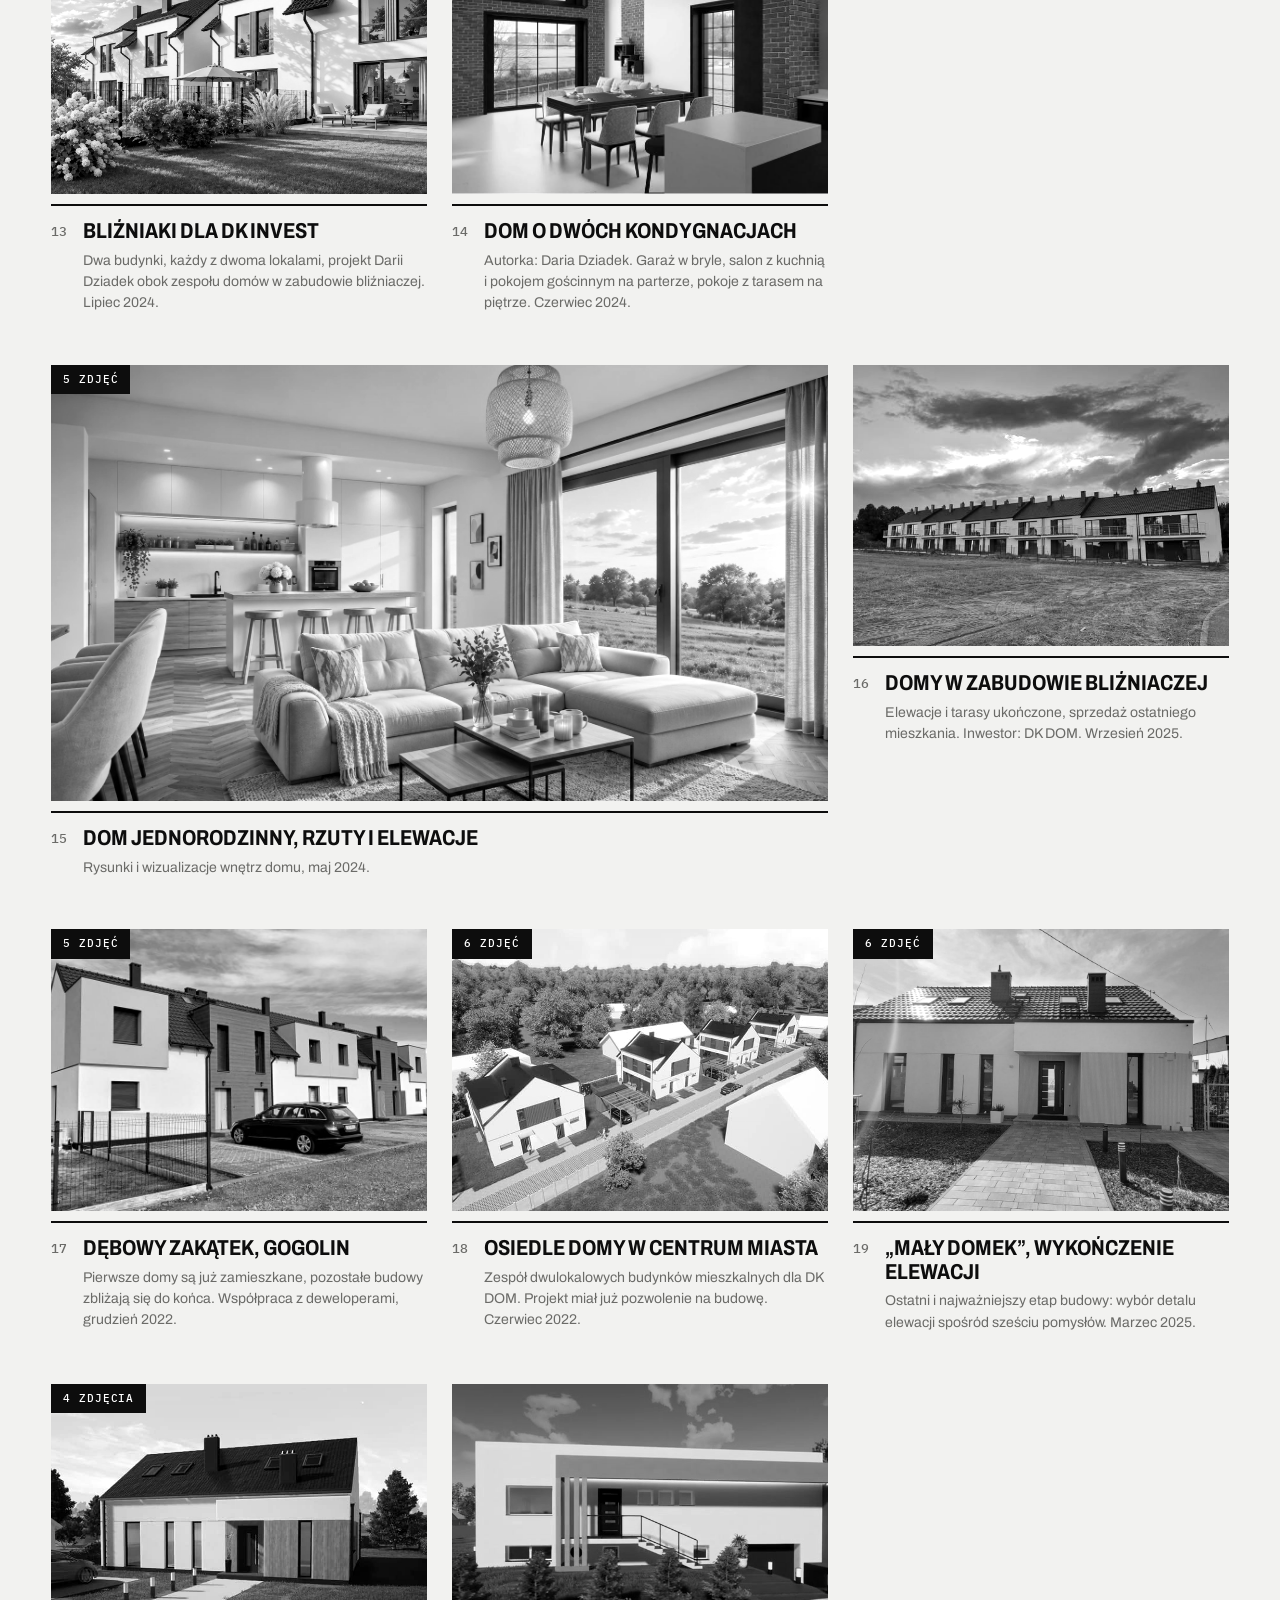
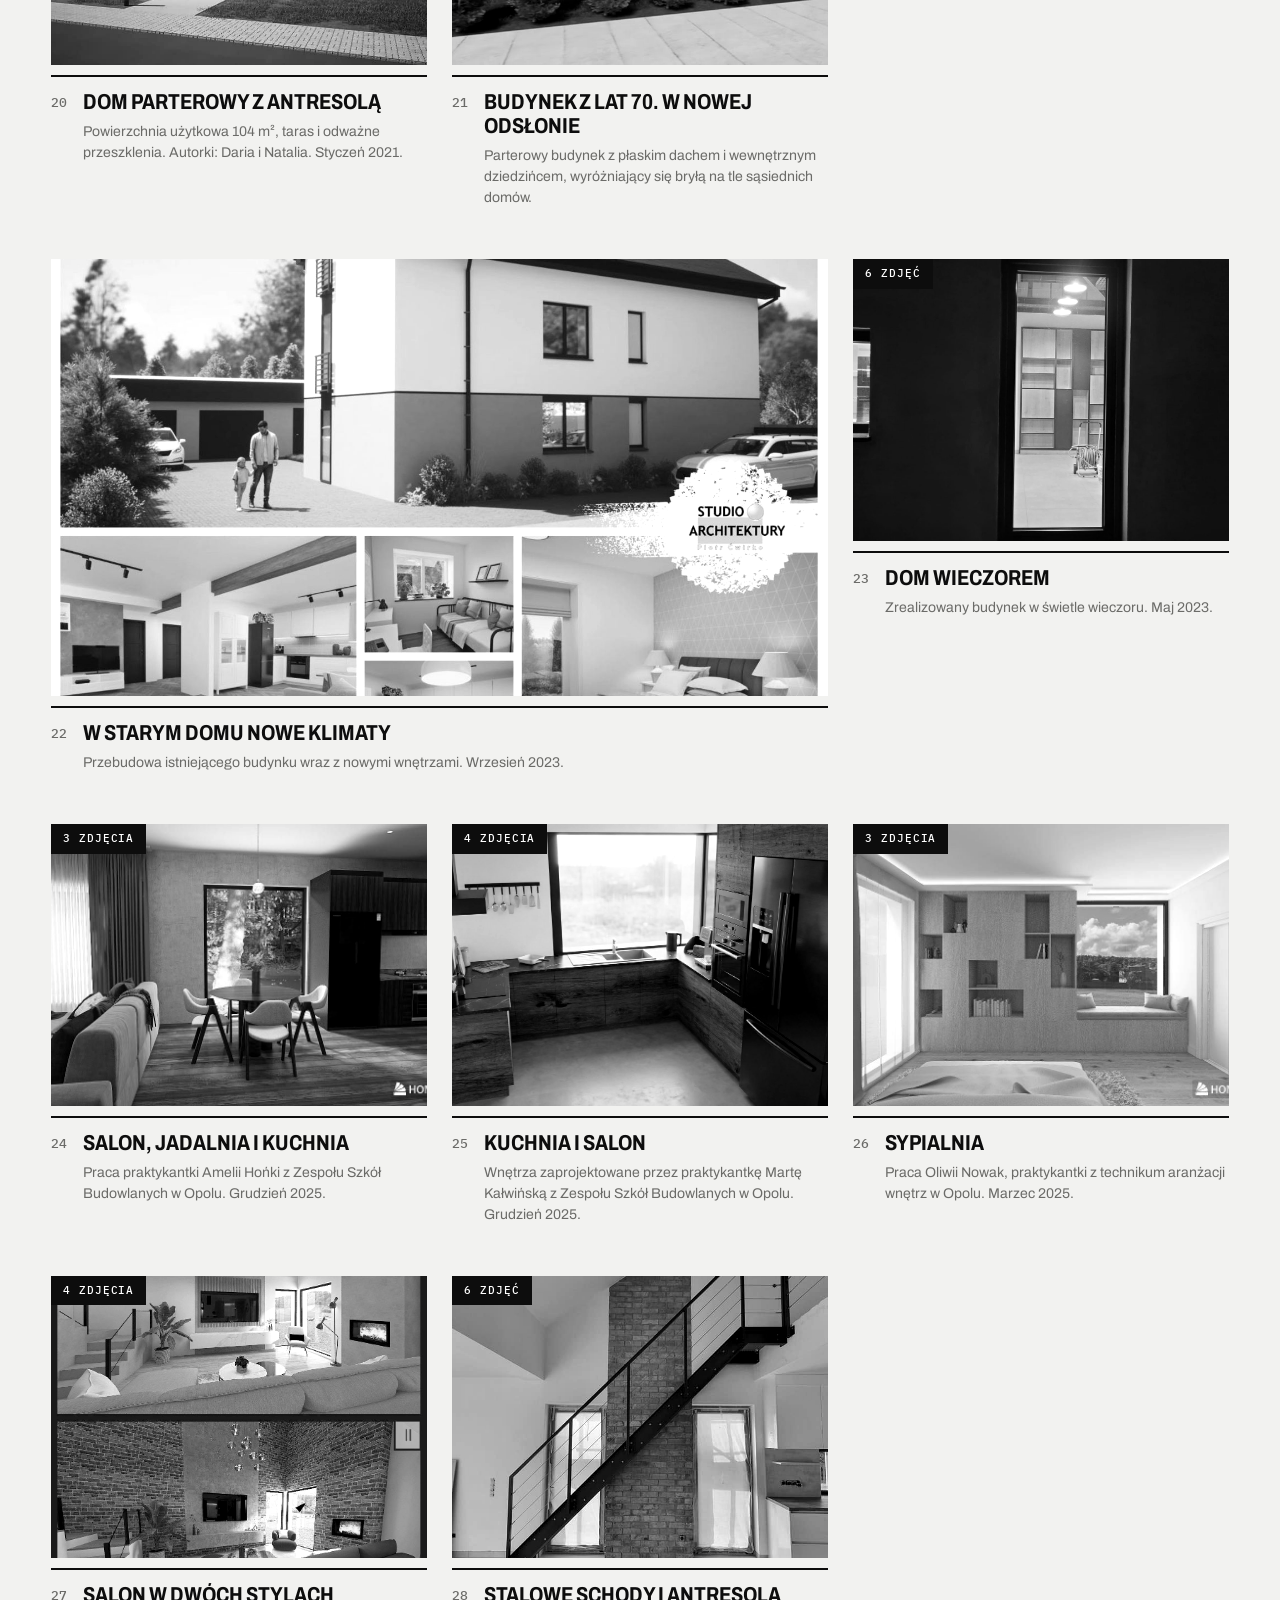
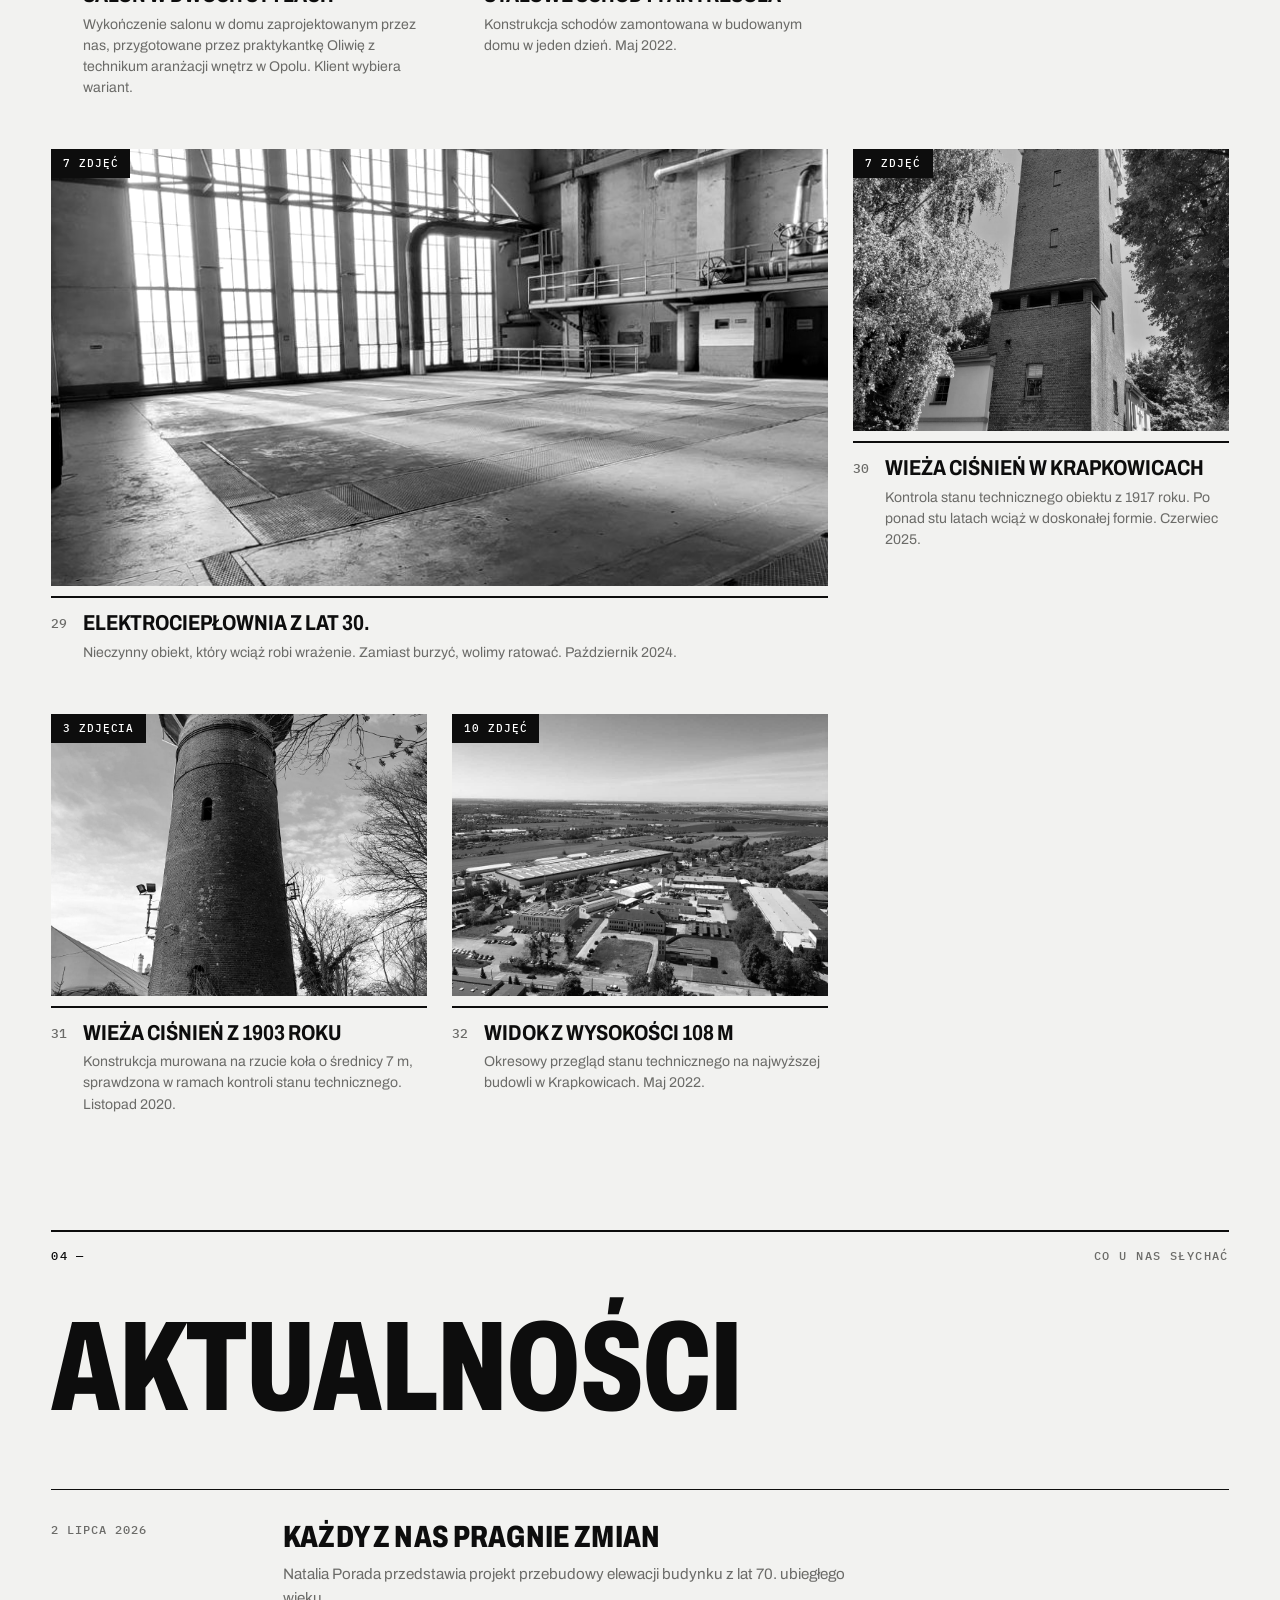
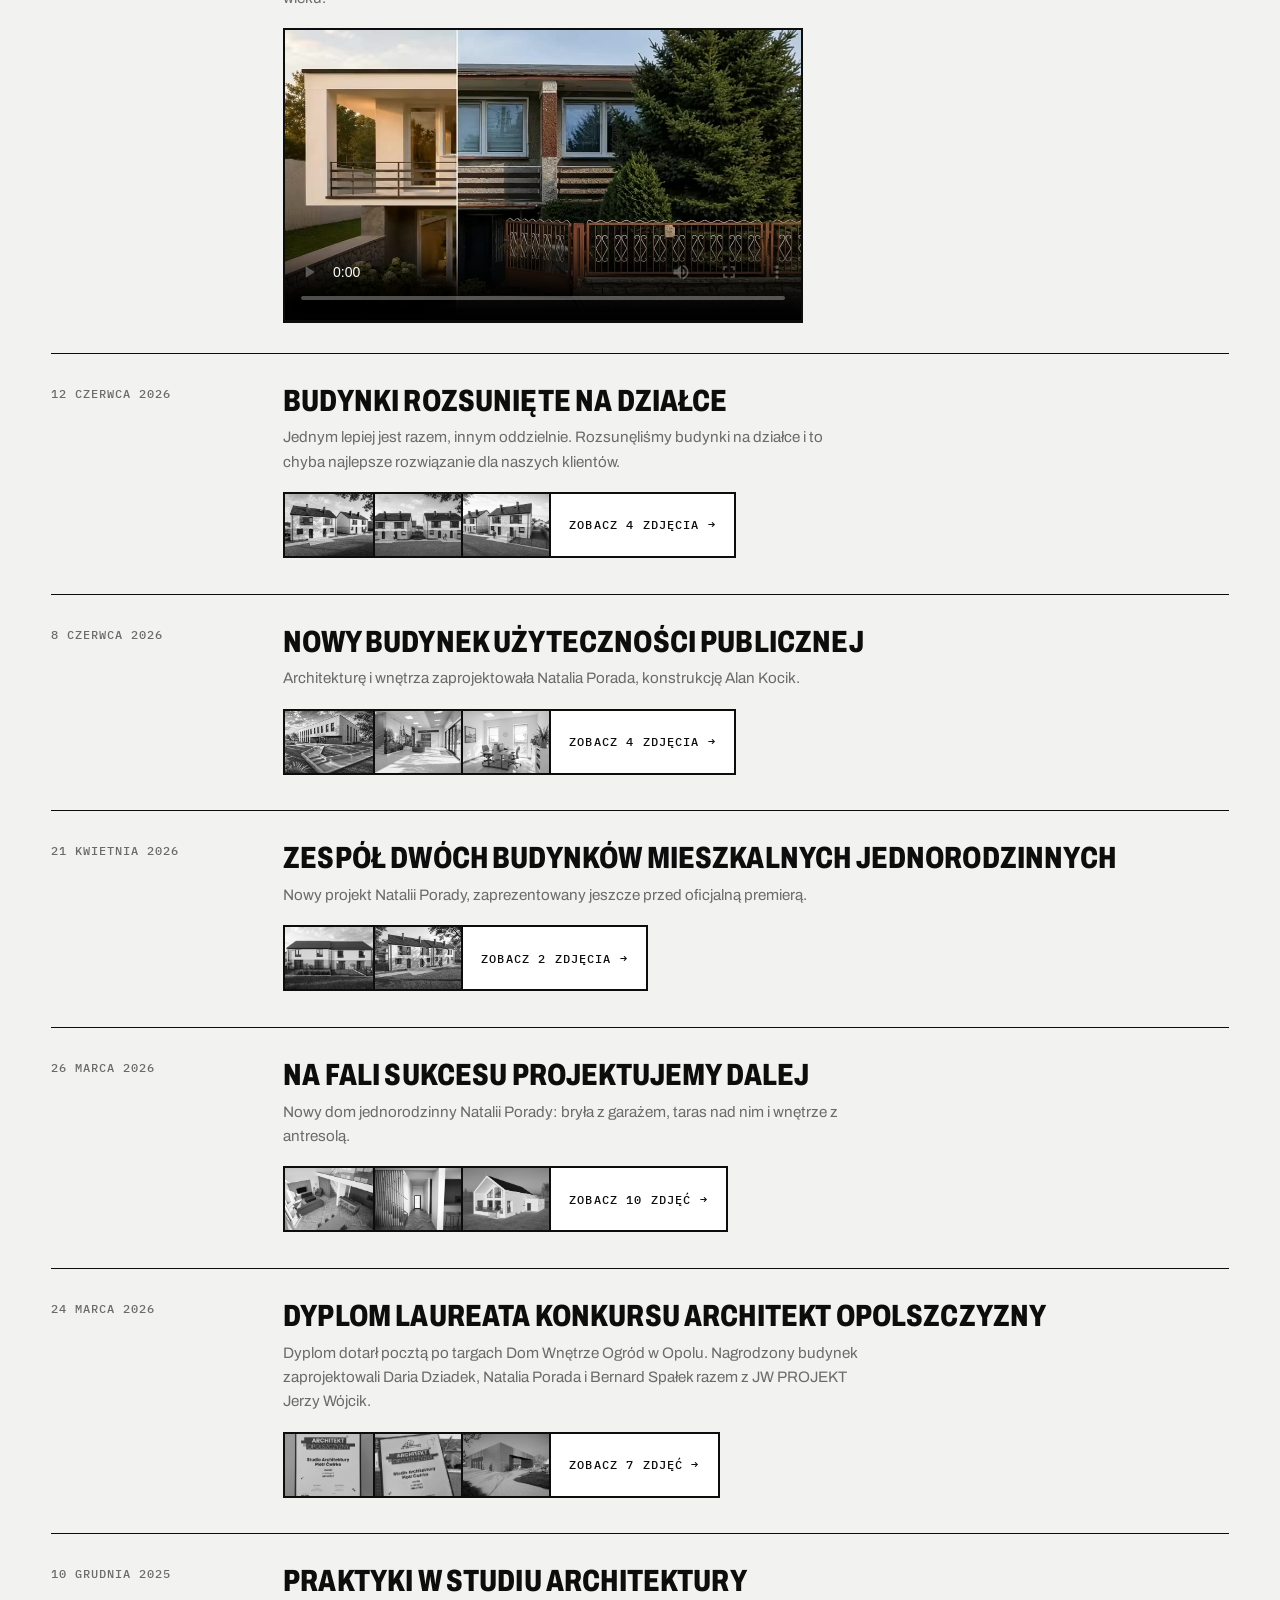
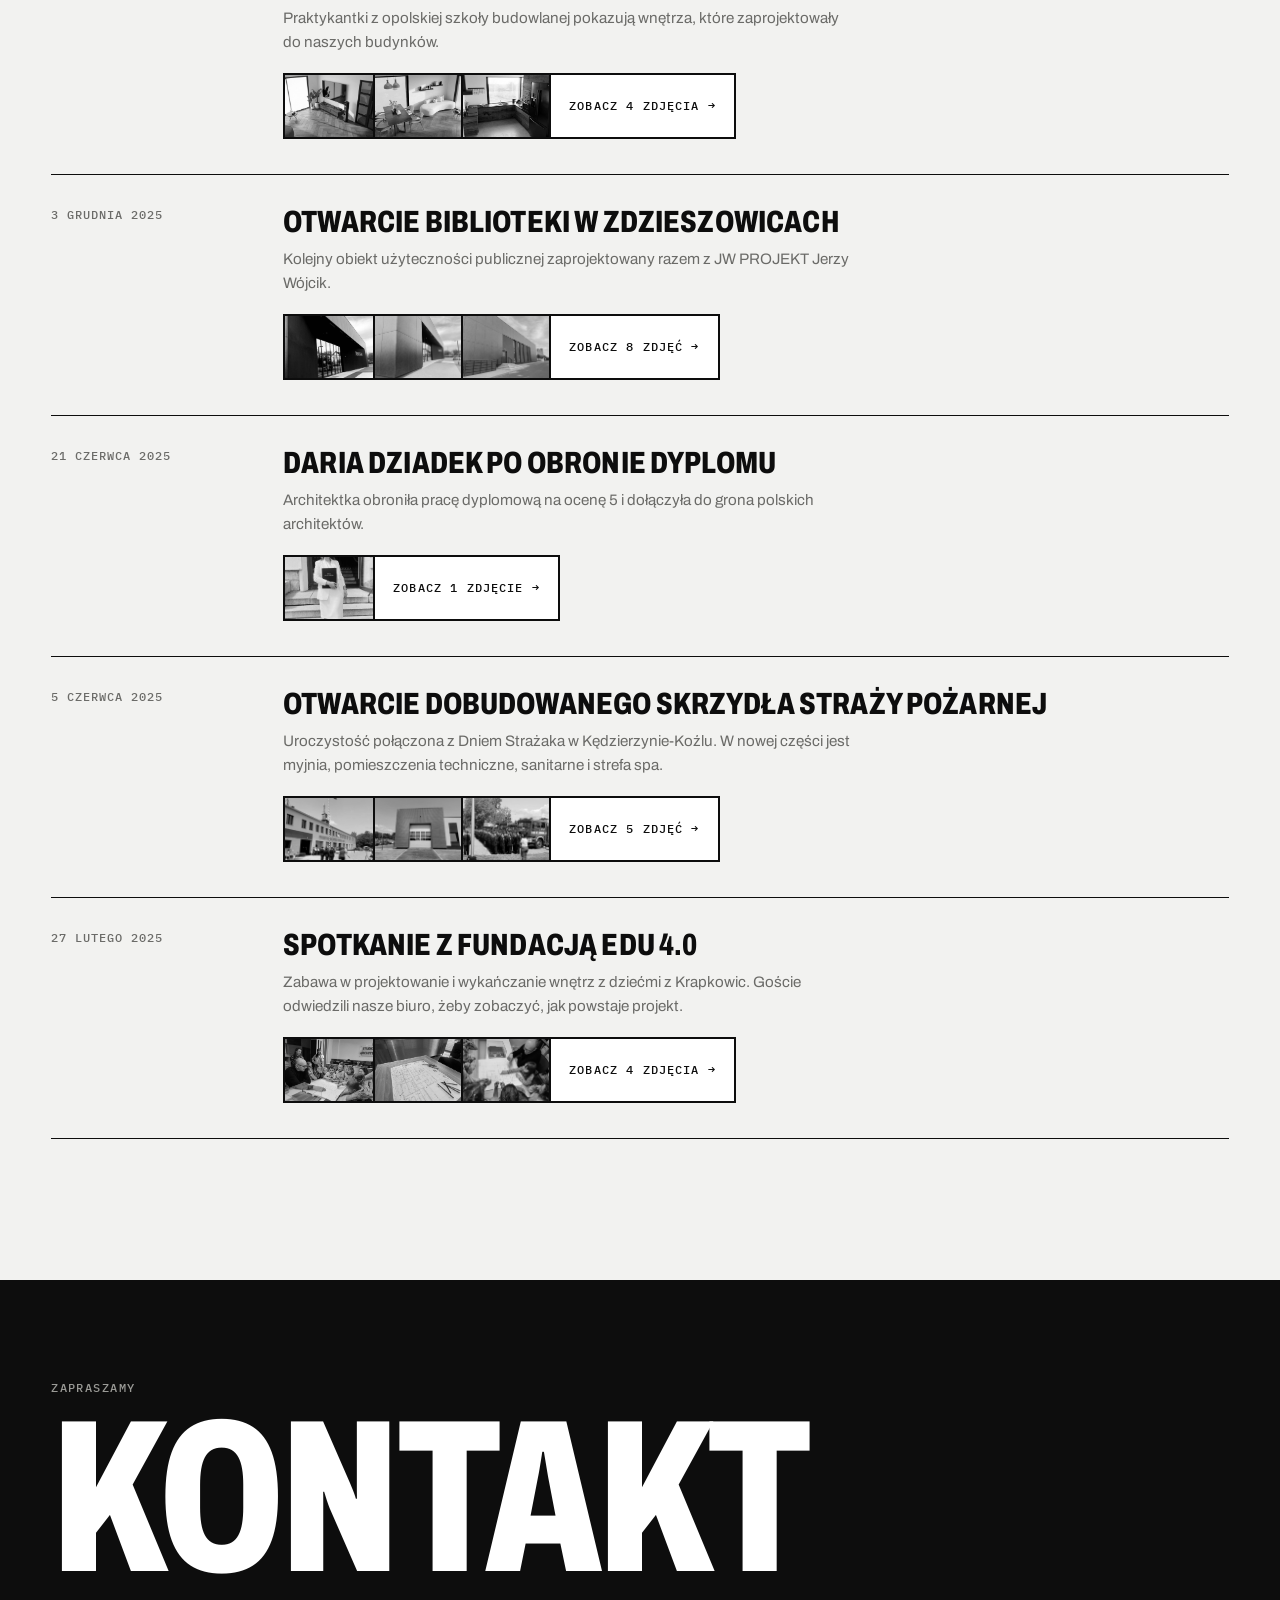
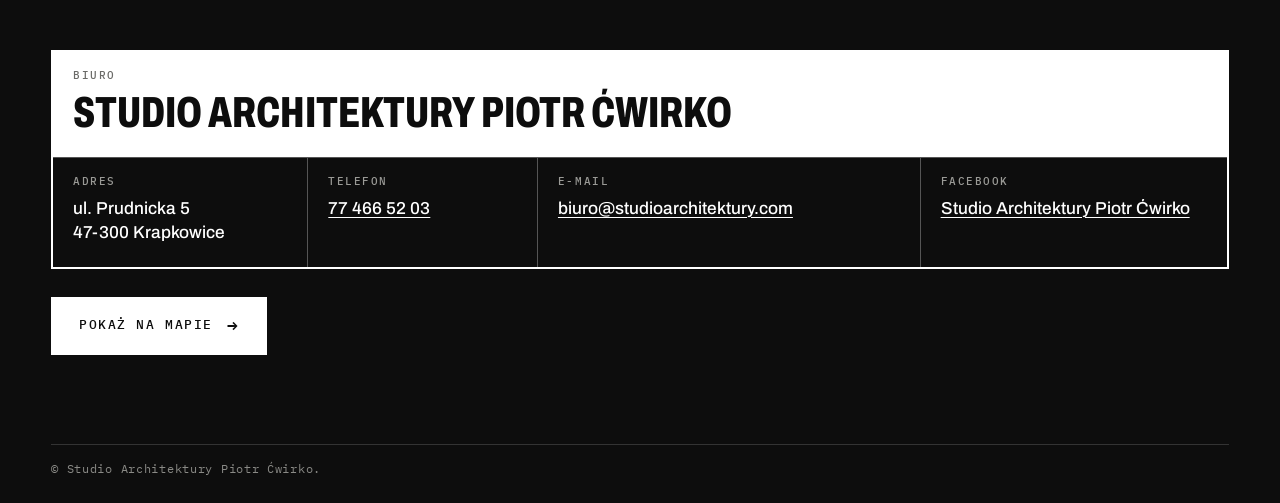
==== commit ebbeca09: "Wersja B: 'Twoje marzenia' czarnymi literami z białym konturem Co-Authored-By: Claude Opus 5.5 <nore" ====
--- a/wersja-b.html
+++ b/wersja-b.html
@@ -10,7 +10,7 @@
 <link rel="preconnect" href="https://fonts.gstatic.com" crossorigin>
 <link href="https://fonts.googleapis.com/css2?family=Archivo:wdth,wght@62..125,400..900&family=IBM+Plex+Mono:wght@400;500&display=swap" rel="stylesheet">
 <link rel="icon" type="image/png" href="assets/favicon.png">
-<link rel="stylesheet" href="style-b.css?v=4">
+<link rel="stylesheet" href="style-b.css?v=5">
 </head>
 <body>
 
--- a/style-b.css
+++ b/style-b.css
@@ -94,8 +94,8 @@
   font-size: clamp(3rem, min(9vw, calc((100vh - 480px) / 1.9)), 10rem); line-height: .92; letter-spacing: -.012em;
 }
 .hero h1 span { display: block; }
-/* druga linia hasła: białe litery na niebieskim pasie (kolor z logo) */
-.hero h1 .out { width: fit-content; margin-top: .08em; padding: .04em .14em 0; margin-left: -.14em; background: var(--accent); color: var(--white); }
+/* druga linia hasła: czarne litery z białym konturem (kontur rysowany na zewnątrz liter) */
+.hero h1 .out { color: var(--black); -webkit-text-stroke: .045em var(--white); paint-order: stroke fill; }
 
 .hero-caps { position: absolute; left: 0; bottom: 0; z-index: 2; width: min(620px, 100%); height: 0; }
 .hero-cap {
@@ -320,7 +320,6 @@
   .hero-head { top: calc(var(--bar) + 24px); }
   .hero-kicker { font-size: .66rem; margin-bottom: 12px; }
   .hero h1 { font-size: clamp(3rem, 15vw, 5rem); }
-  .hero h1 .out { margin-left: 0; }
   .hero-caps { width: 100%; }
   .cap-title { padding: 12px 16px 10px; }
   .cap-info { padding: 14px 16px 18px; }
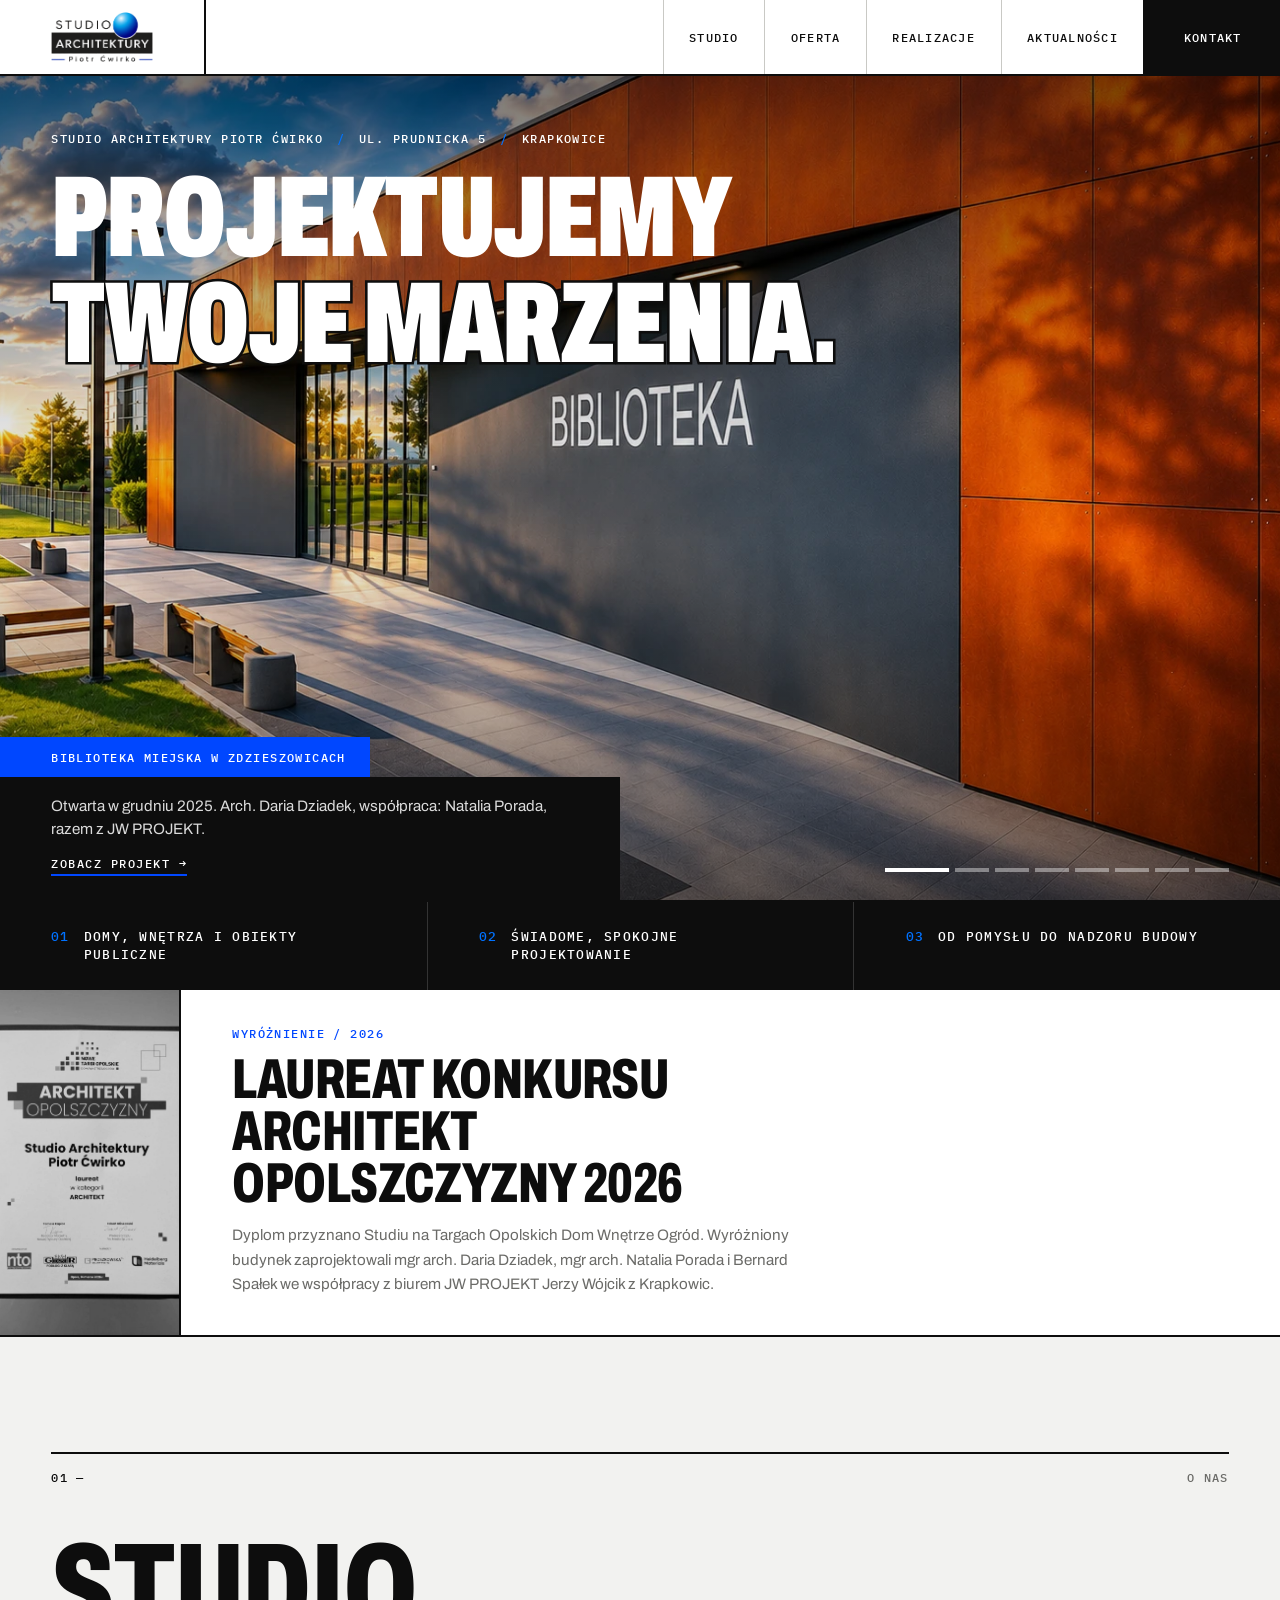
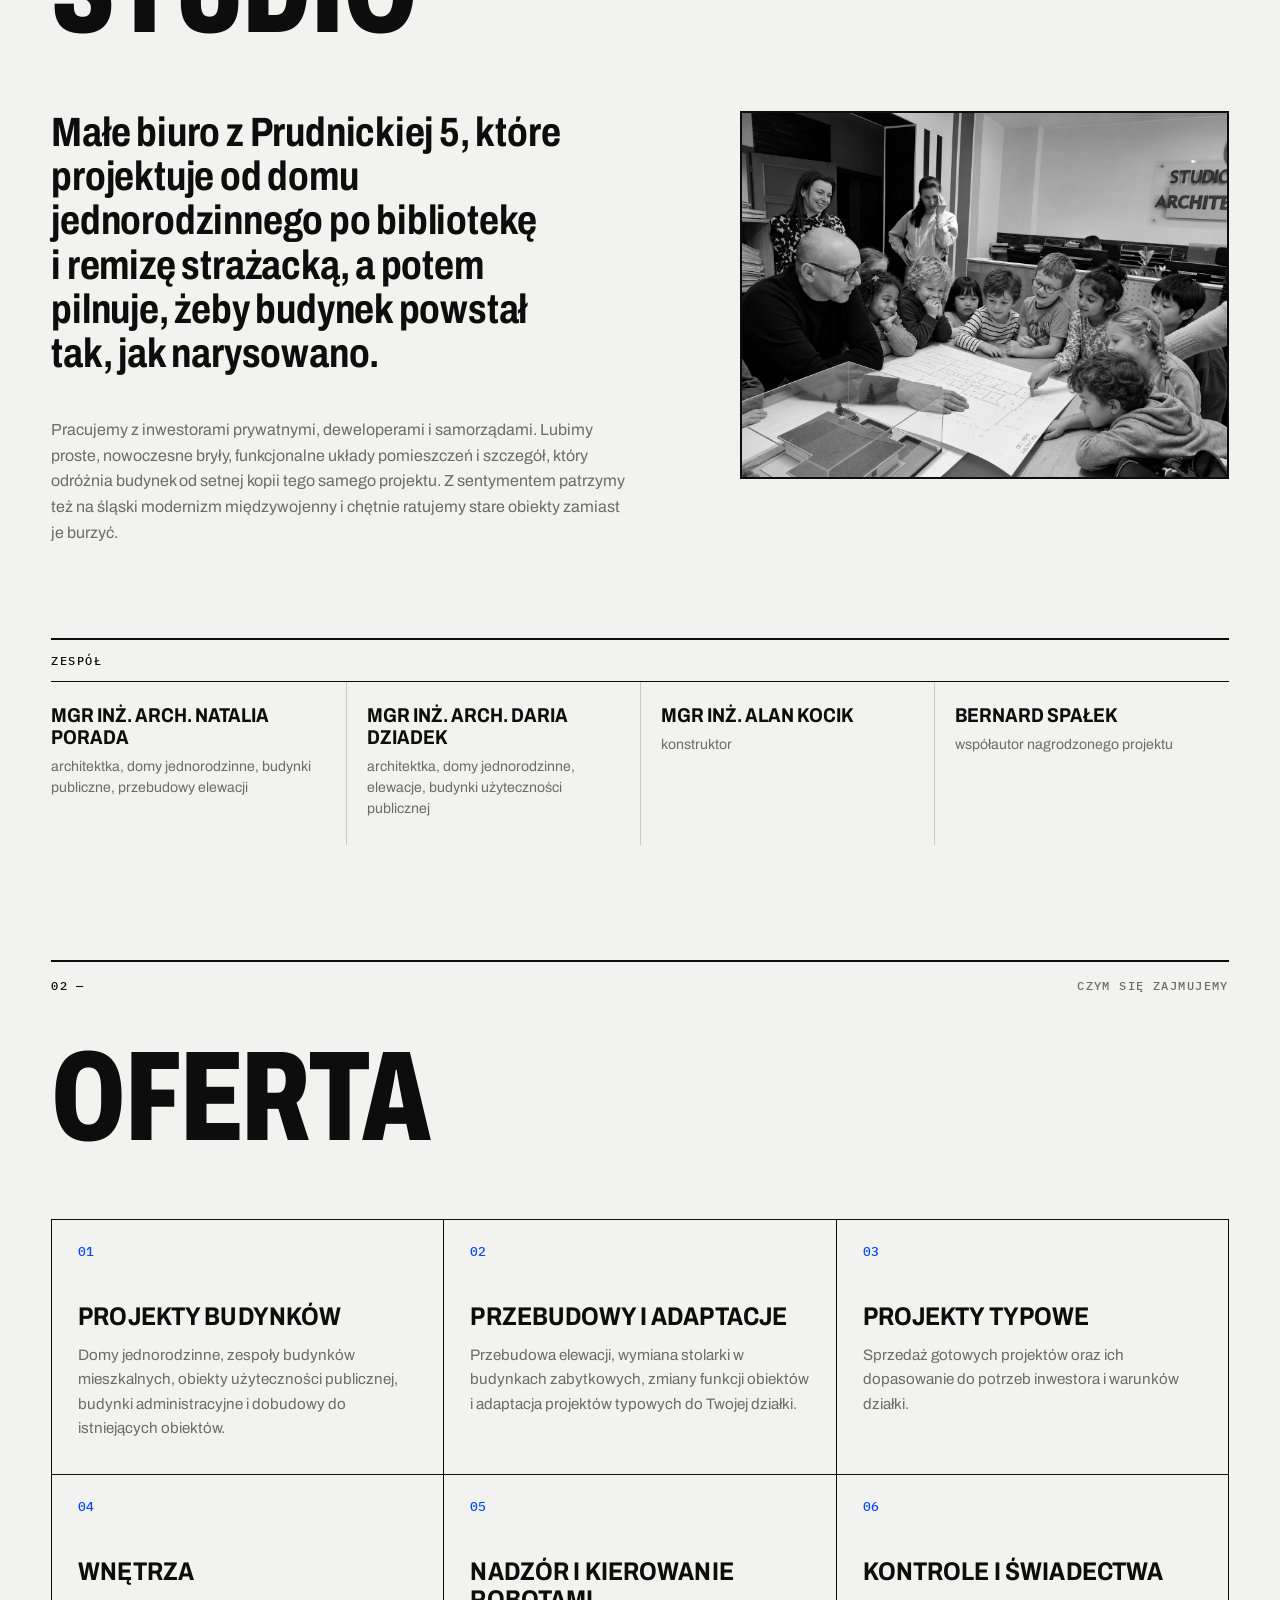
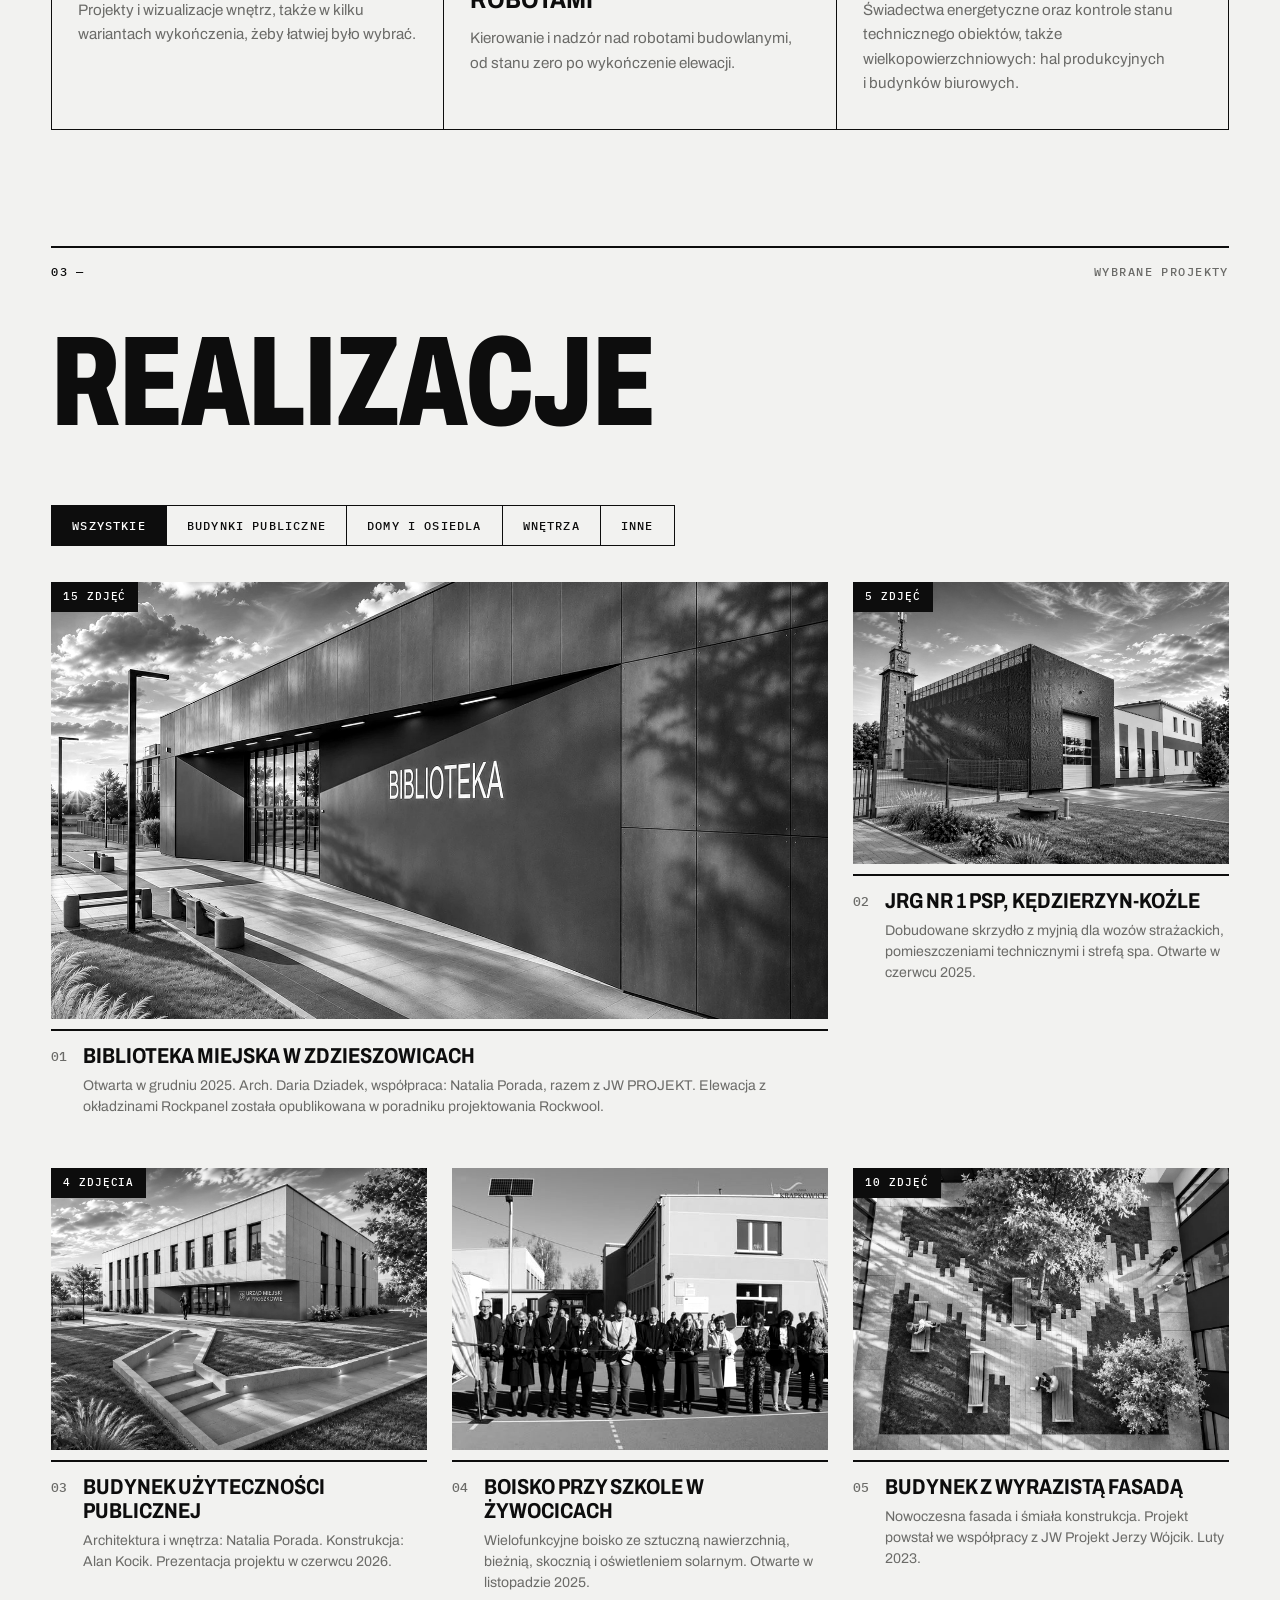
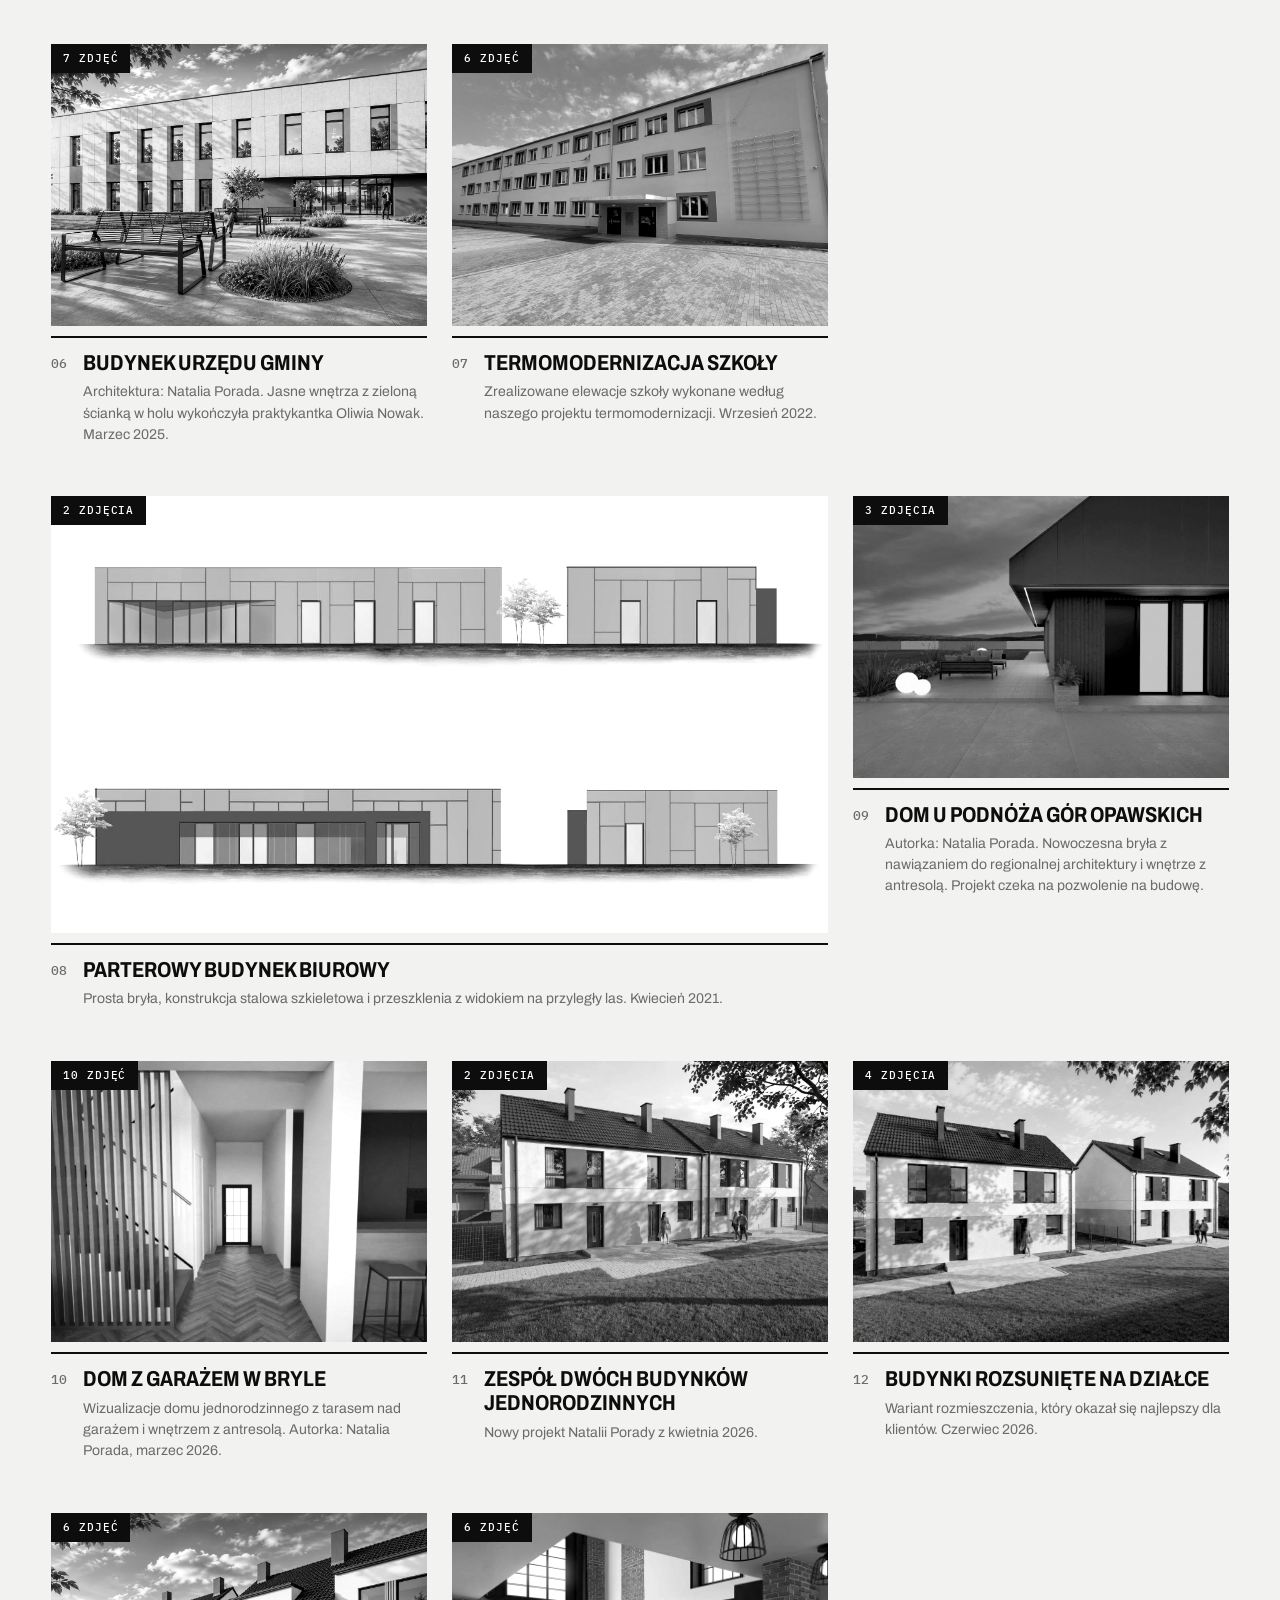
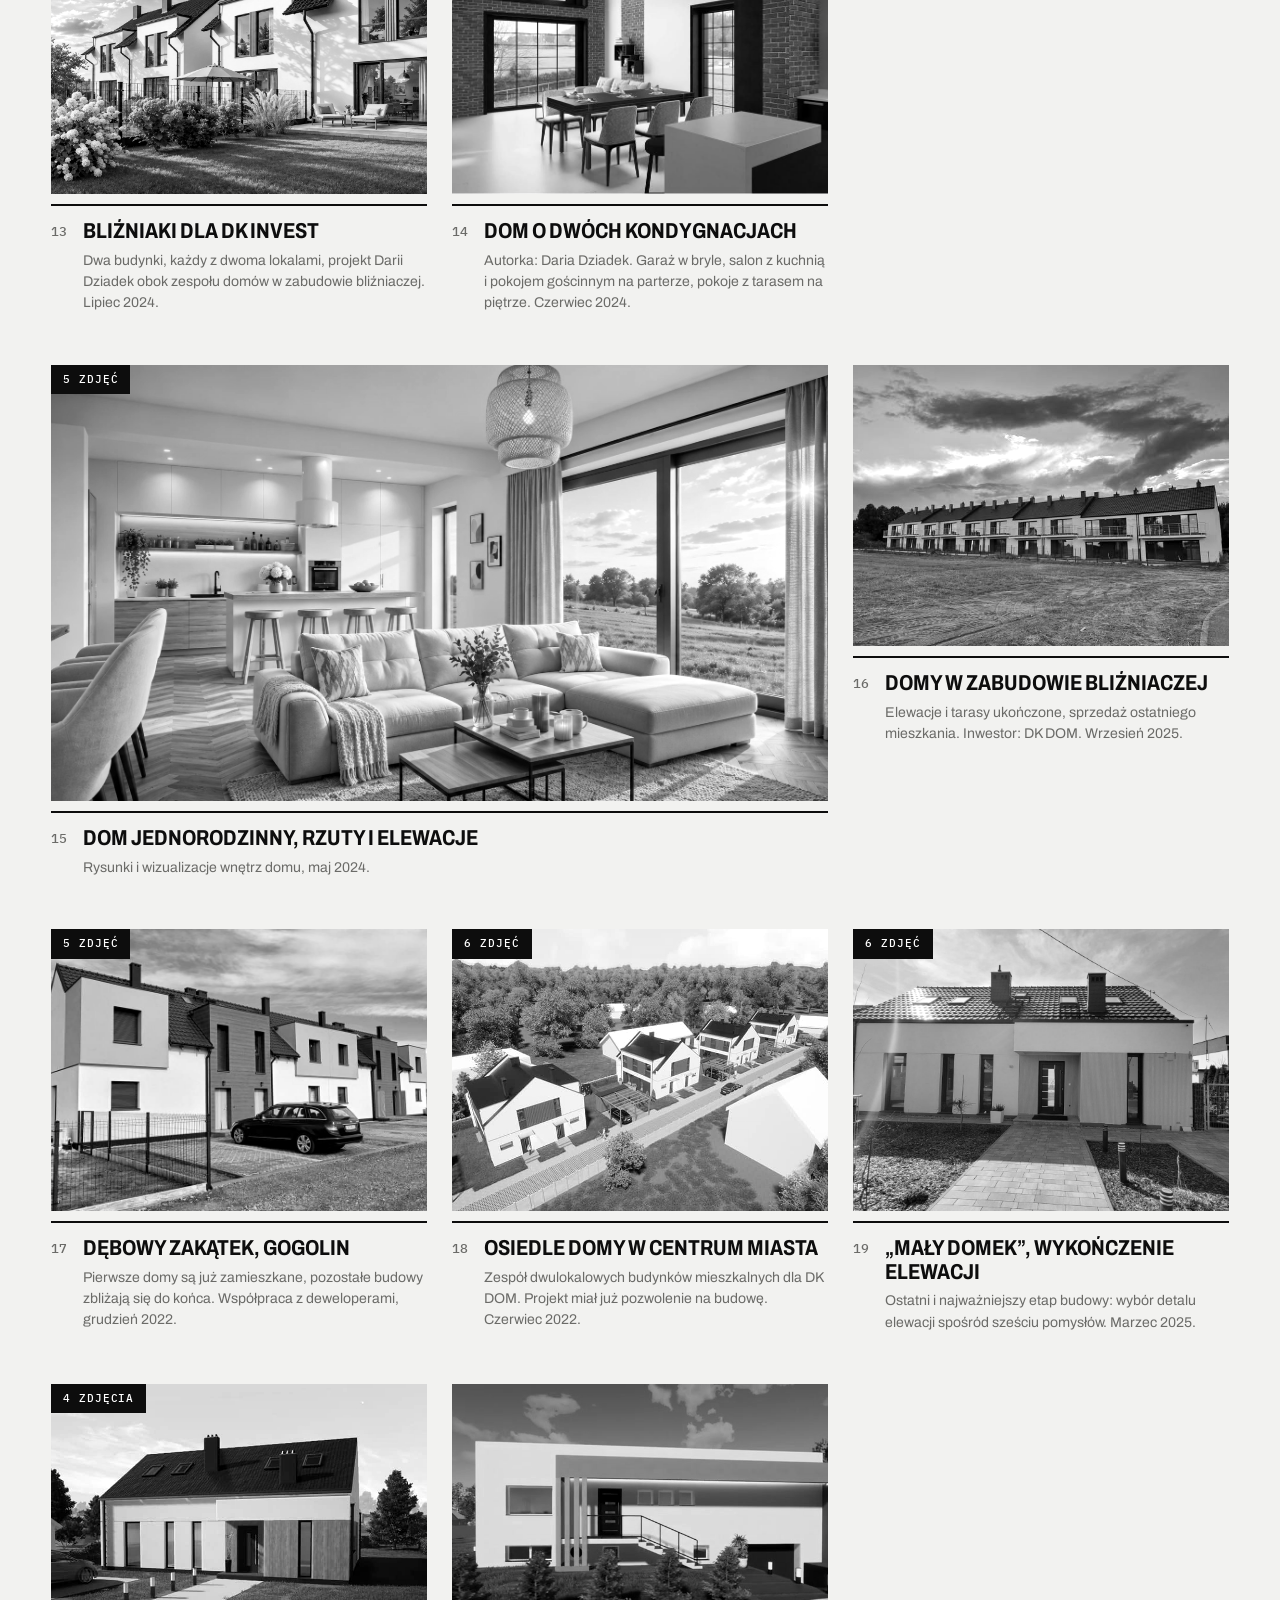
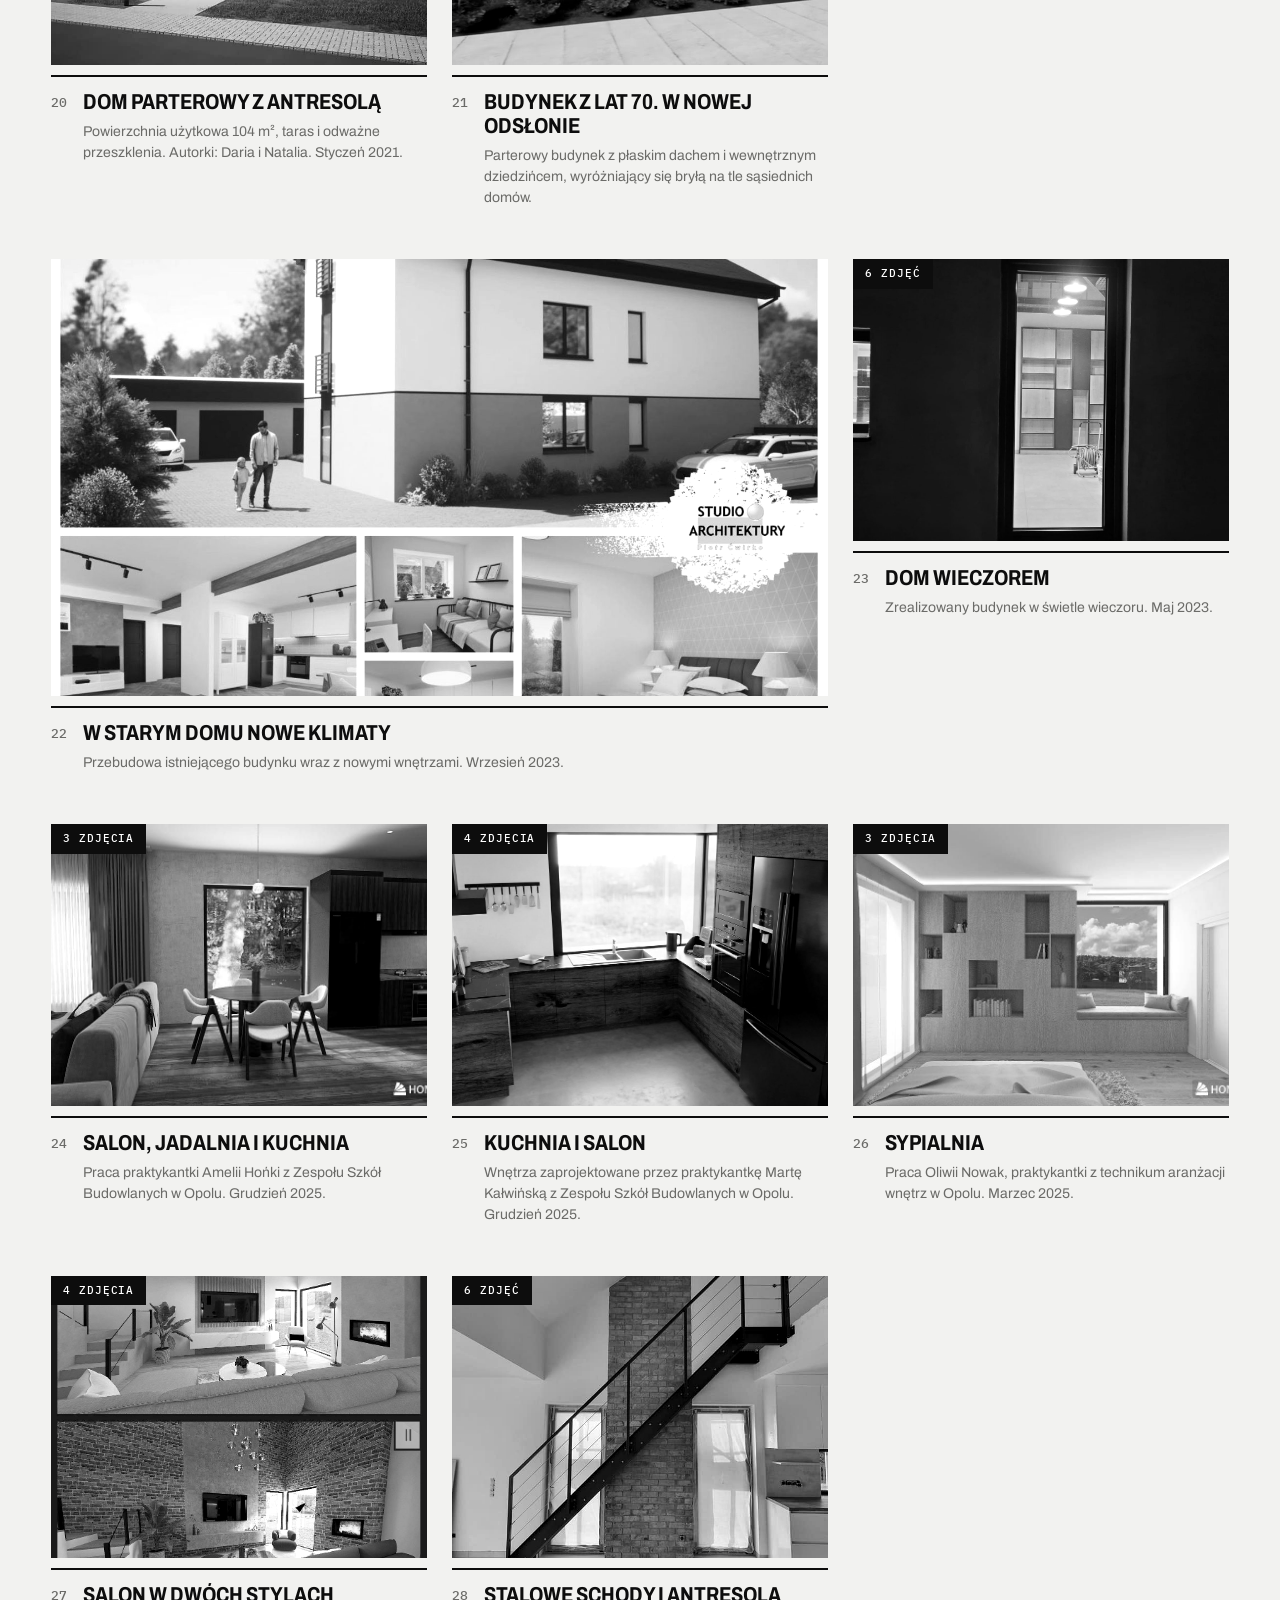
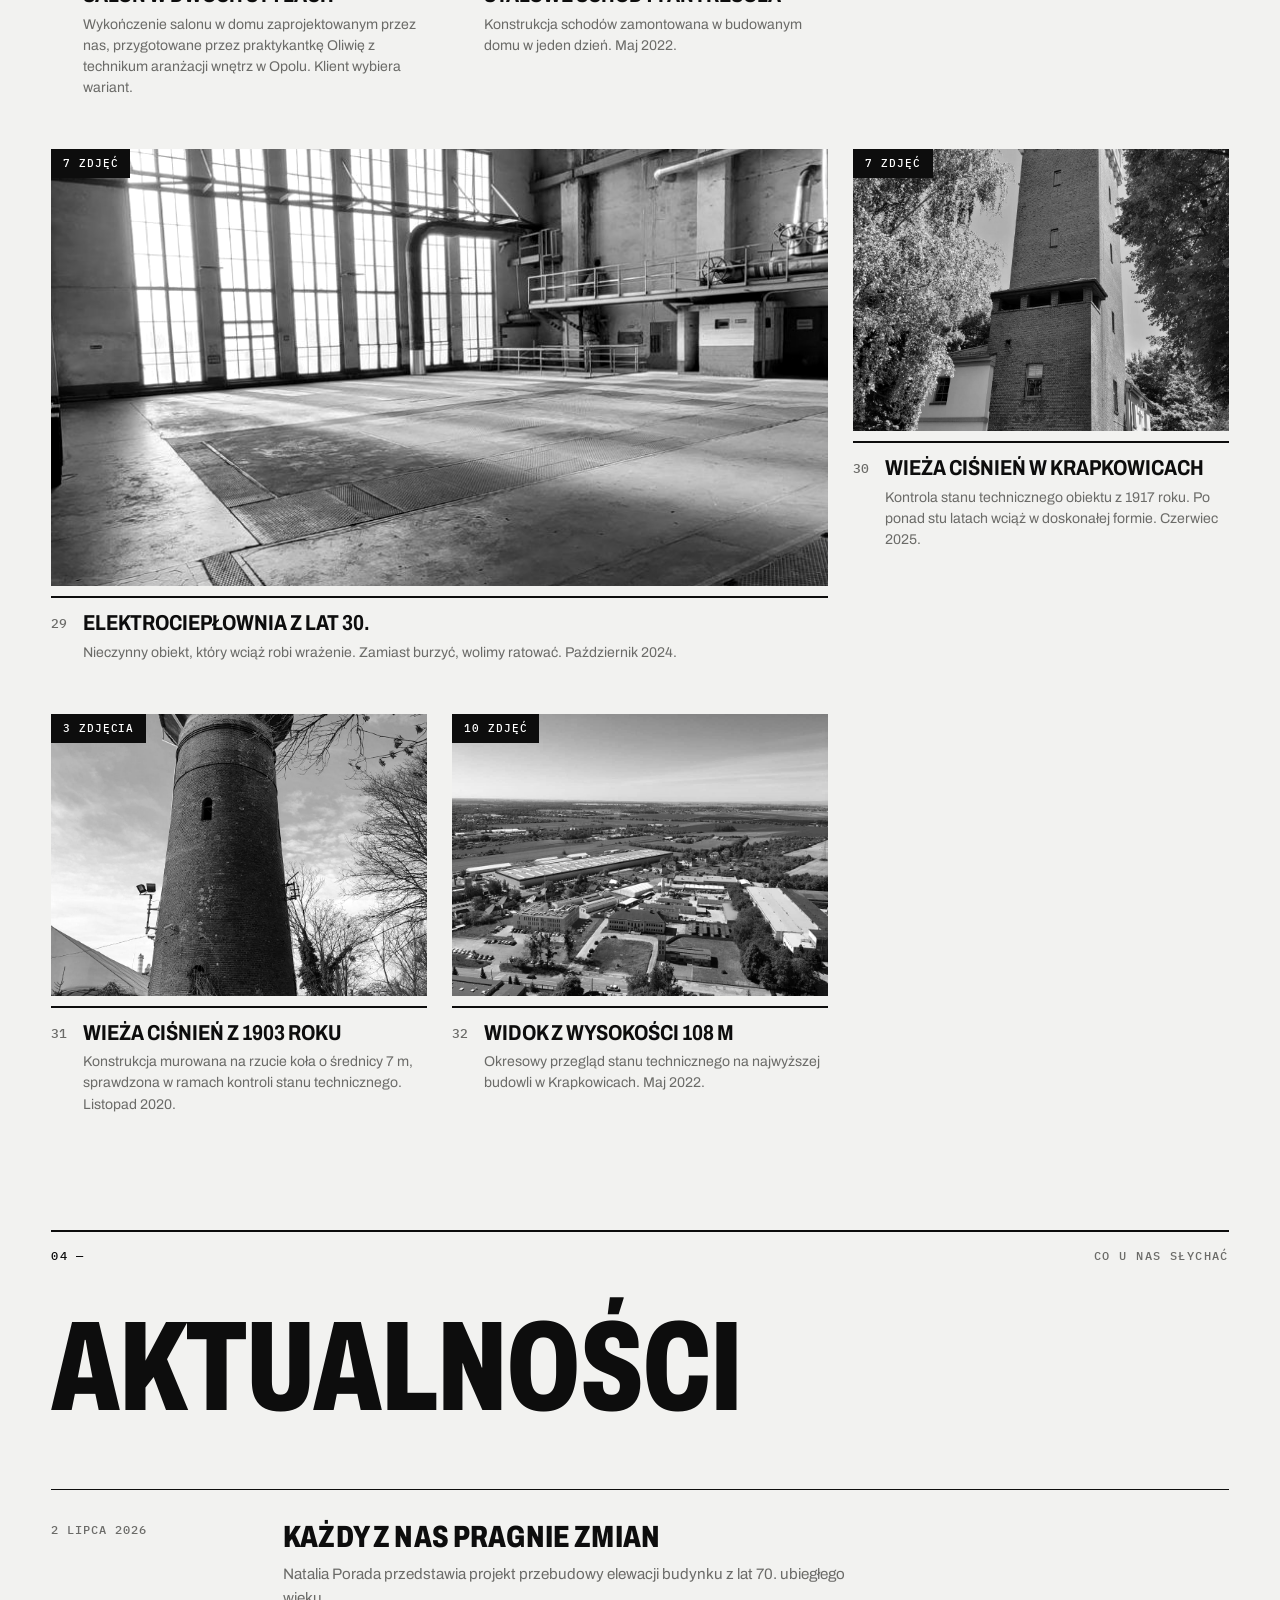
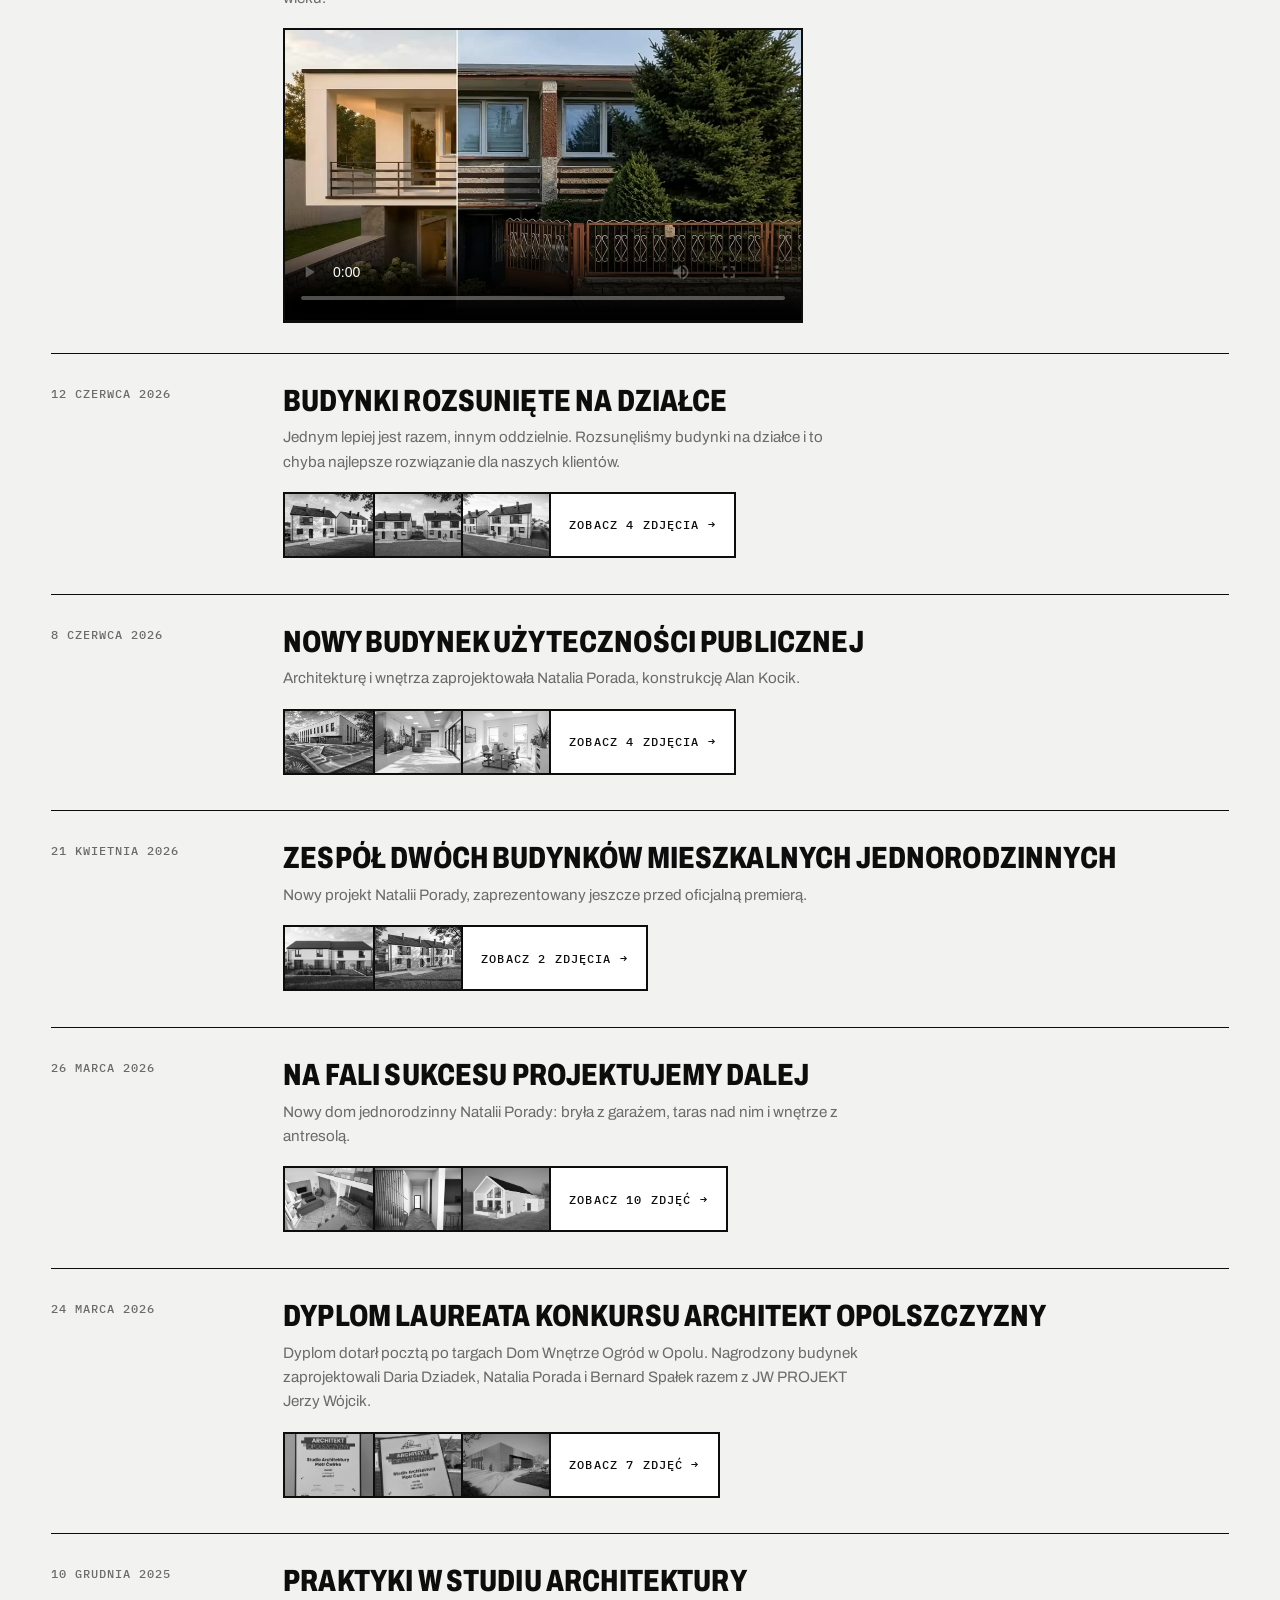
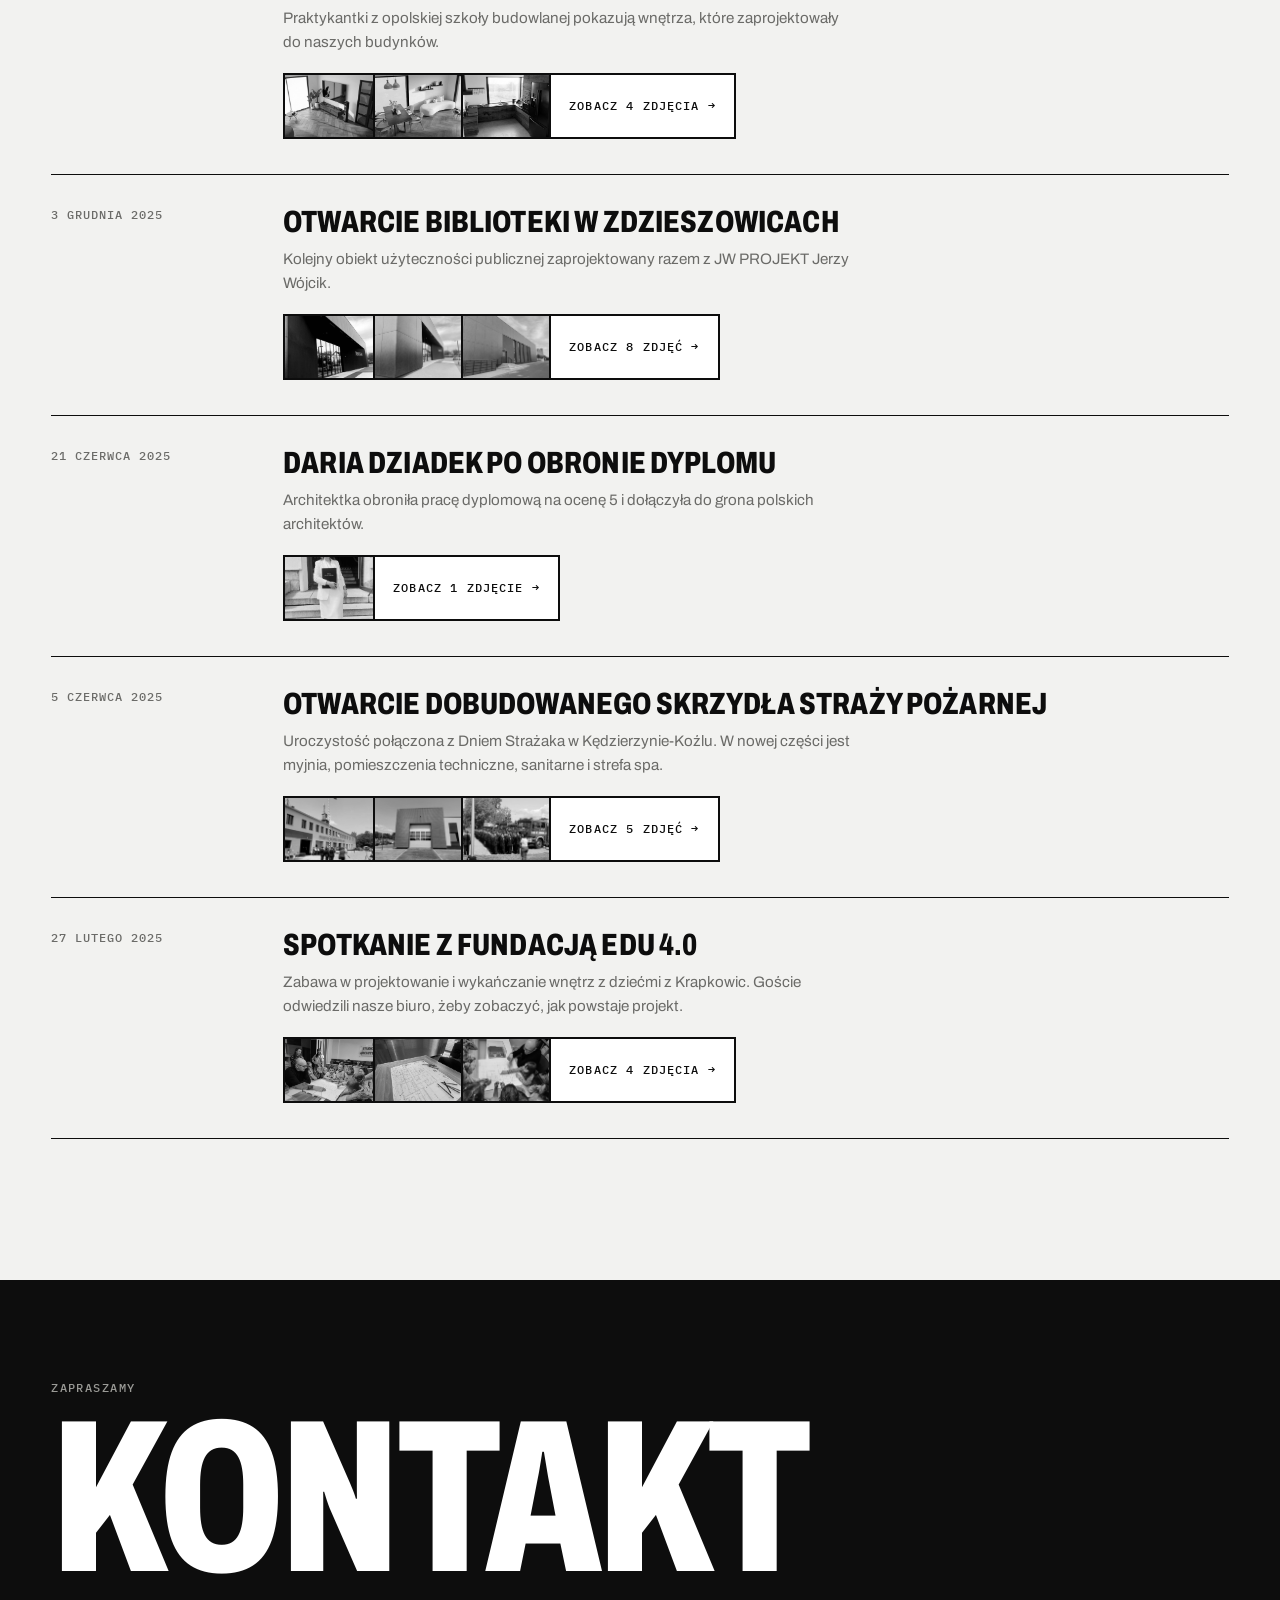
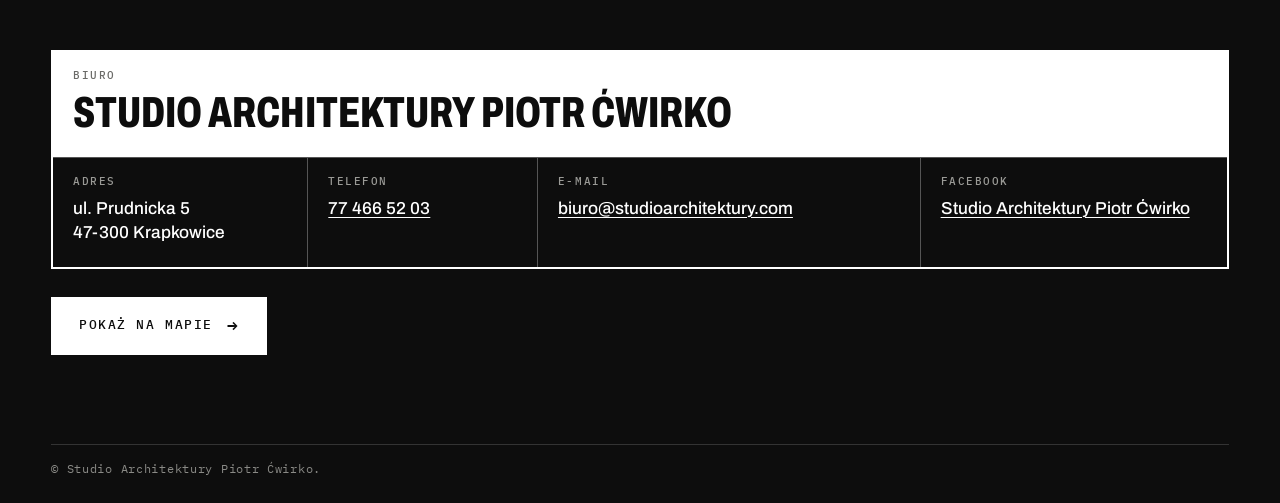
==== commit 867a4c50: "Wersja B: 'Twoje marzenia' białymi literami z czarnym konturem Co-Authored-By: Claude Opus 5.5 <nore" ====
--- a/wersja-b.html
+++ b/wersja-b.html
@@ -10,7 +10,7 @@
 <link rel="preconnect" href="https://fonts.gstatic.com" crossorigin>
 <link href="https://fonts.googleapis.com/css2?family=Archivo:wdth,wght@62..125,400..900&family=IBM+Plex+Mono:wght@400;500&display=swap" rel="stylesheet">
 <link rel="icon" type="image/png" href="assets/favicon.png">
-<link rel="stylesheet" href="style-b.css?v=5">
+<link rel="stylesheet" href="style-b.css?v=6">
 </head>
 <body>
 
--- a/style-b.css
+++ b/style-b.css
@@ -94,8 +94,8 @@
   font-size: clamp(3rem, min(9vw, calc((100vh - 480px) / 1.9)), 10rem); line-height: .92; letter-spacing: -.012em;
 }
 .hero h1 span { display: block; }
-/* druga linia hasła: czarne litery z białym konturem (kontur rysowany na zewnątrz liter) */
-.hero h1 .out { color: var(--black); -webkit-text-stroke: .045em var(--white); paint-order: stroke fill; }
+/* druga linia hasła: białe litery z czarnym konturem (kontur rysowany na zewnątrz liter) */
+.hero h1 .out { color: var(--white); -webkit-text-stroke: .045em var(--black); paint-order: stroke fill; }
 
 .hero-caps { position: absolute; left: 0; bottom: 0; z-index: 2; width: min(620px, 100%); height: 0; }
 .hero-cap {
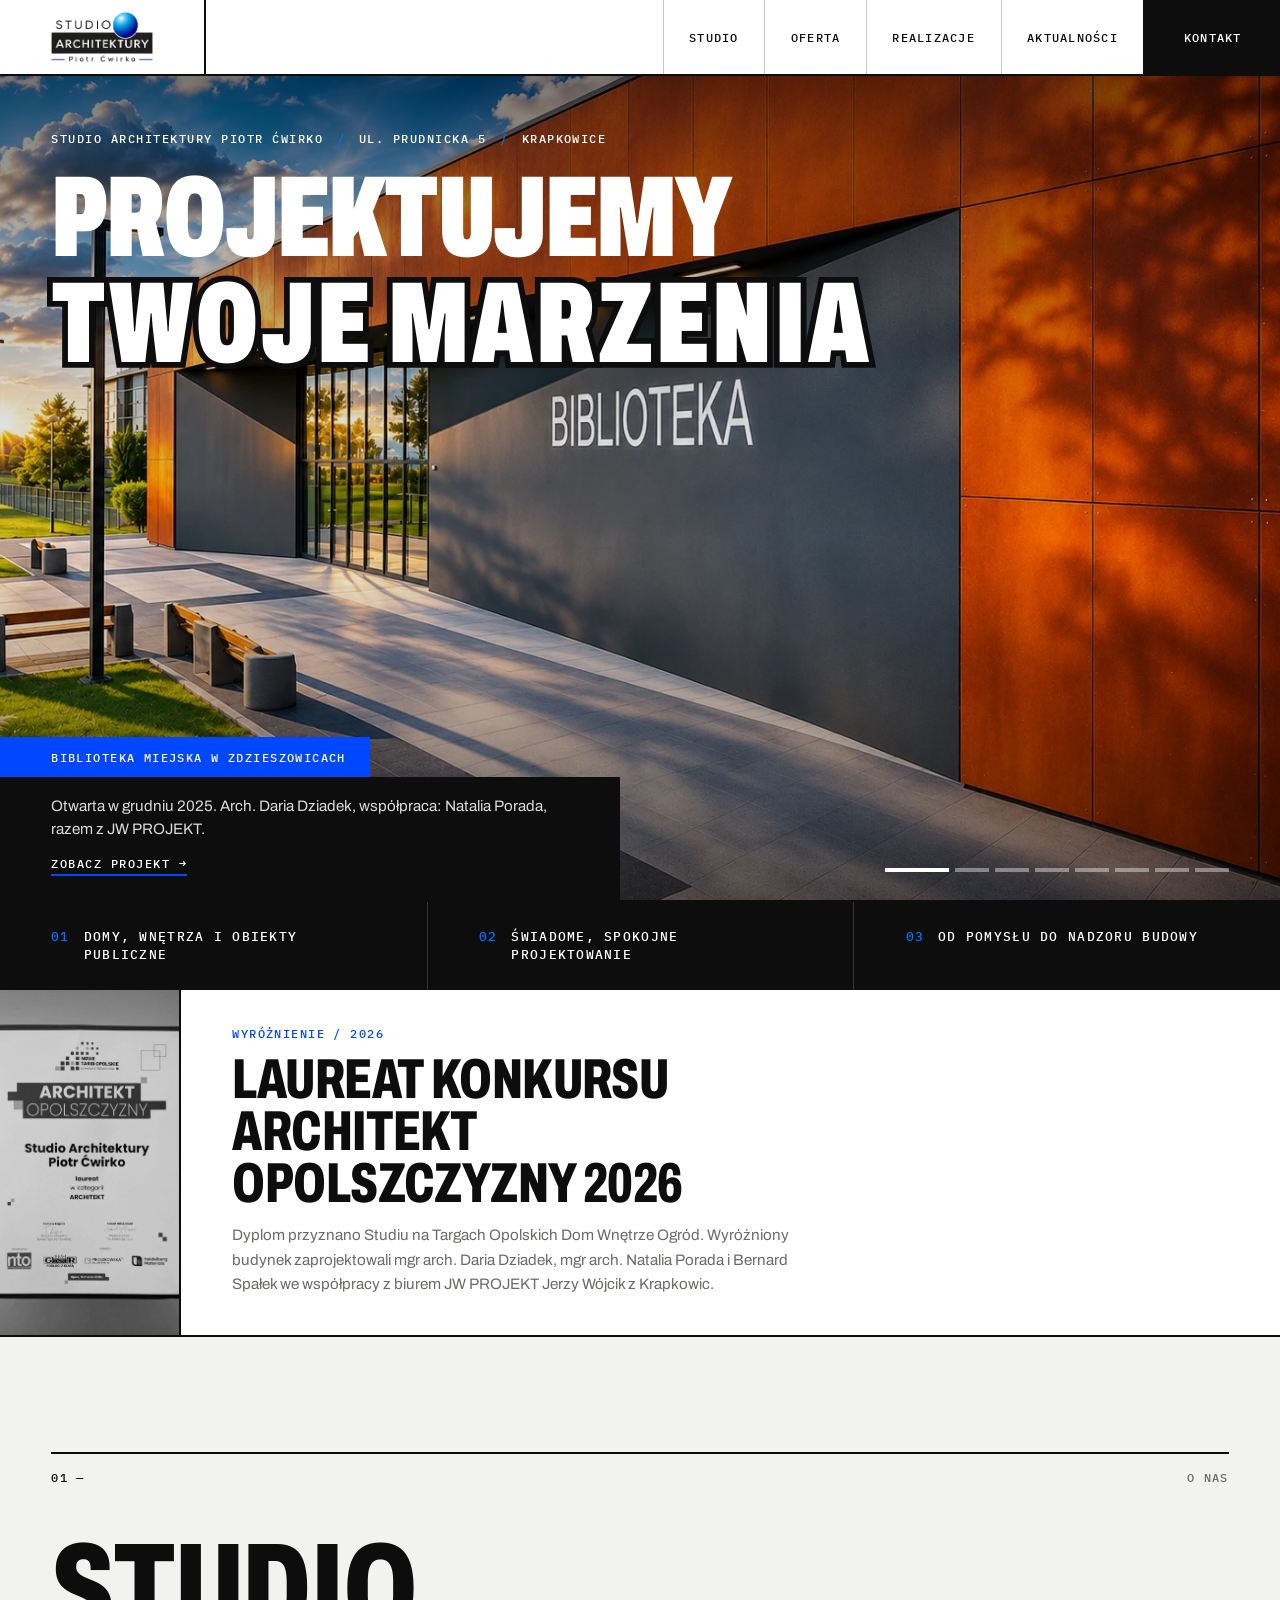
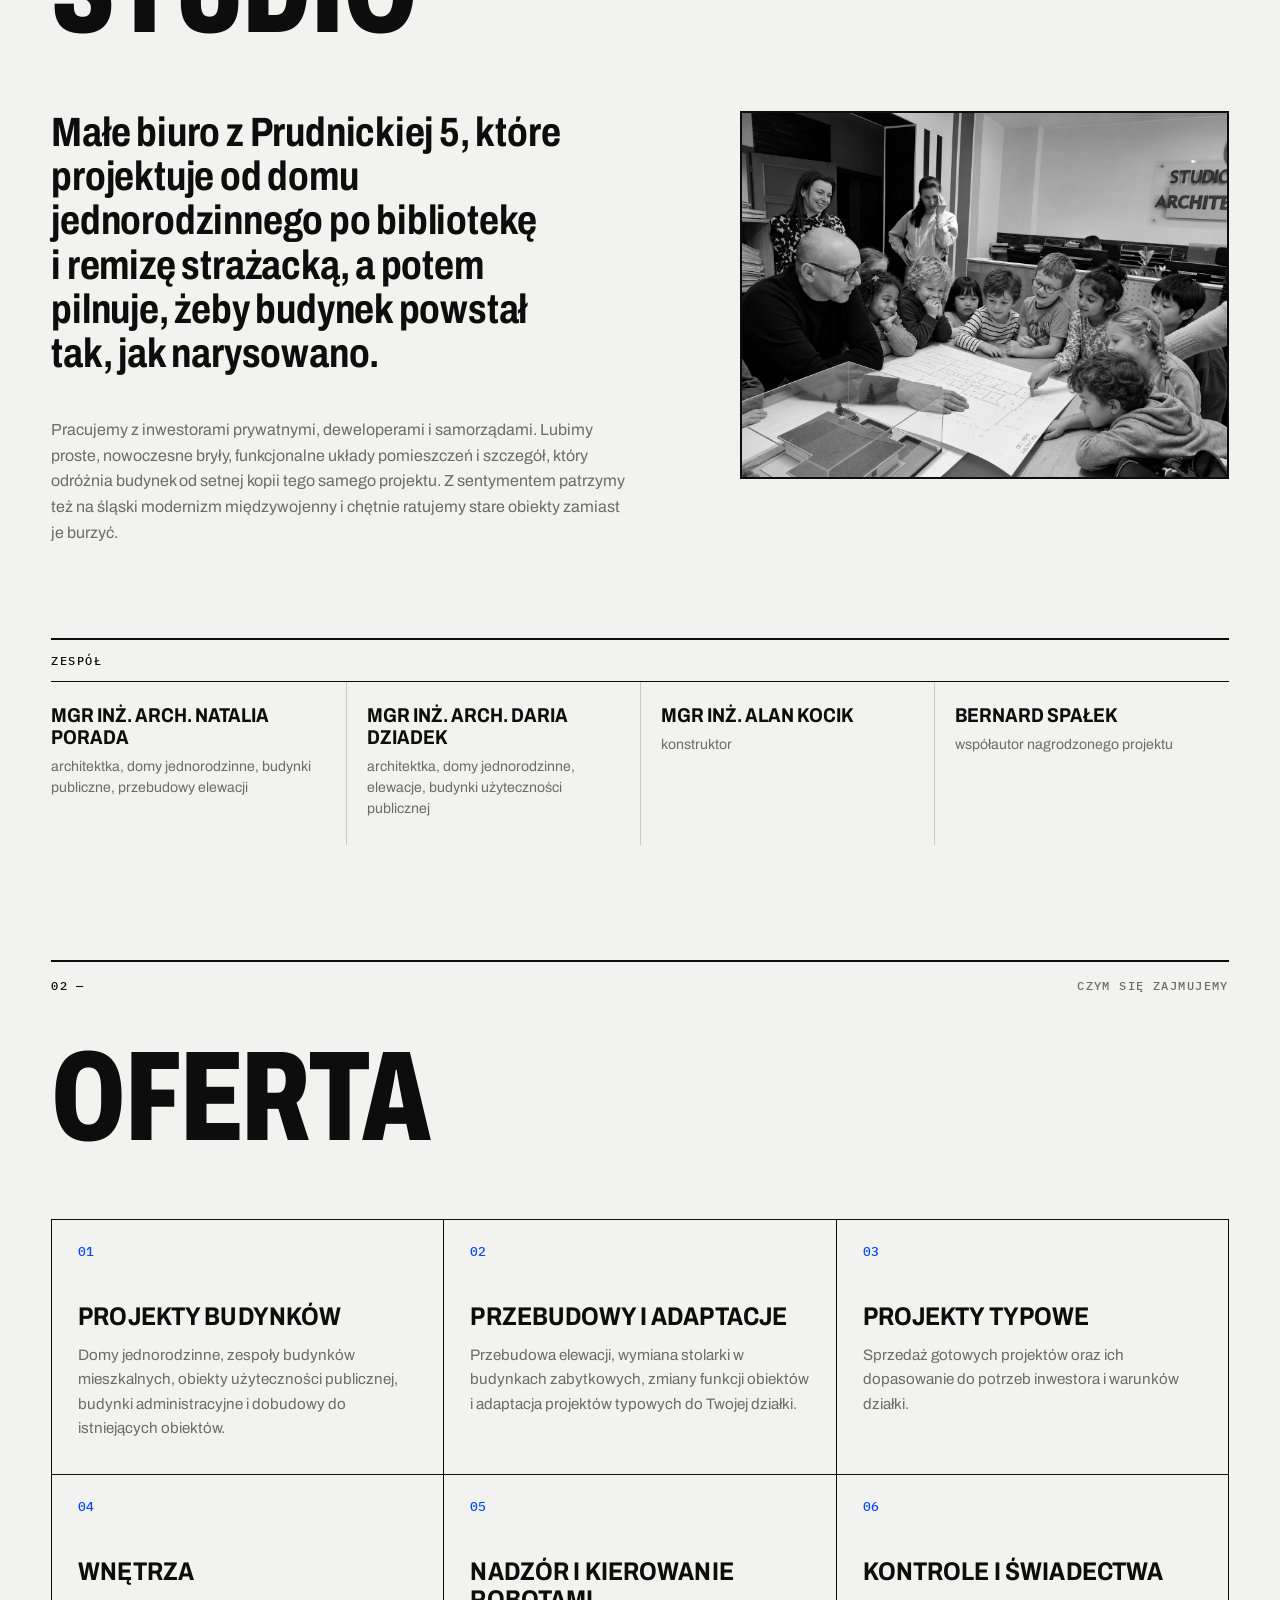
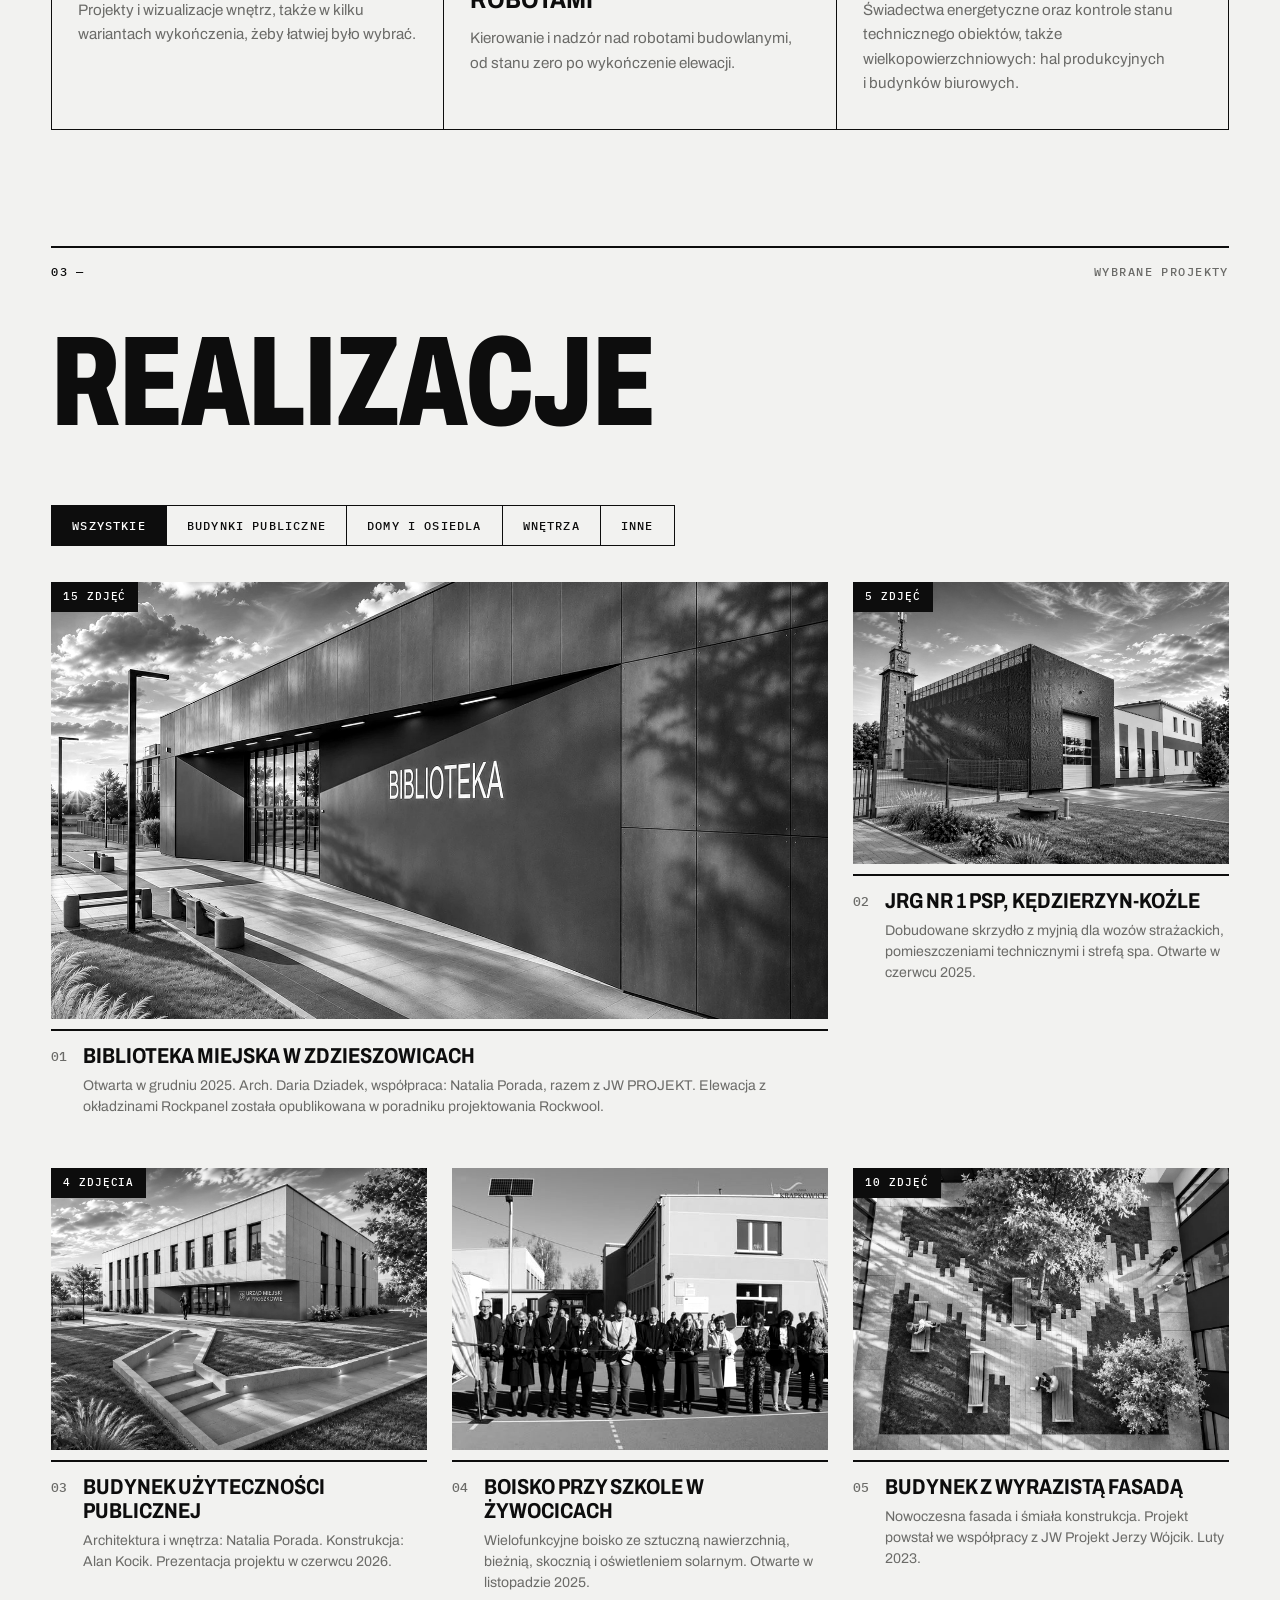
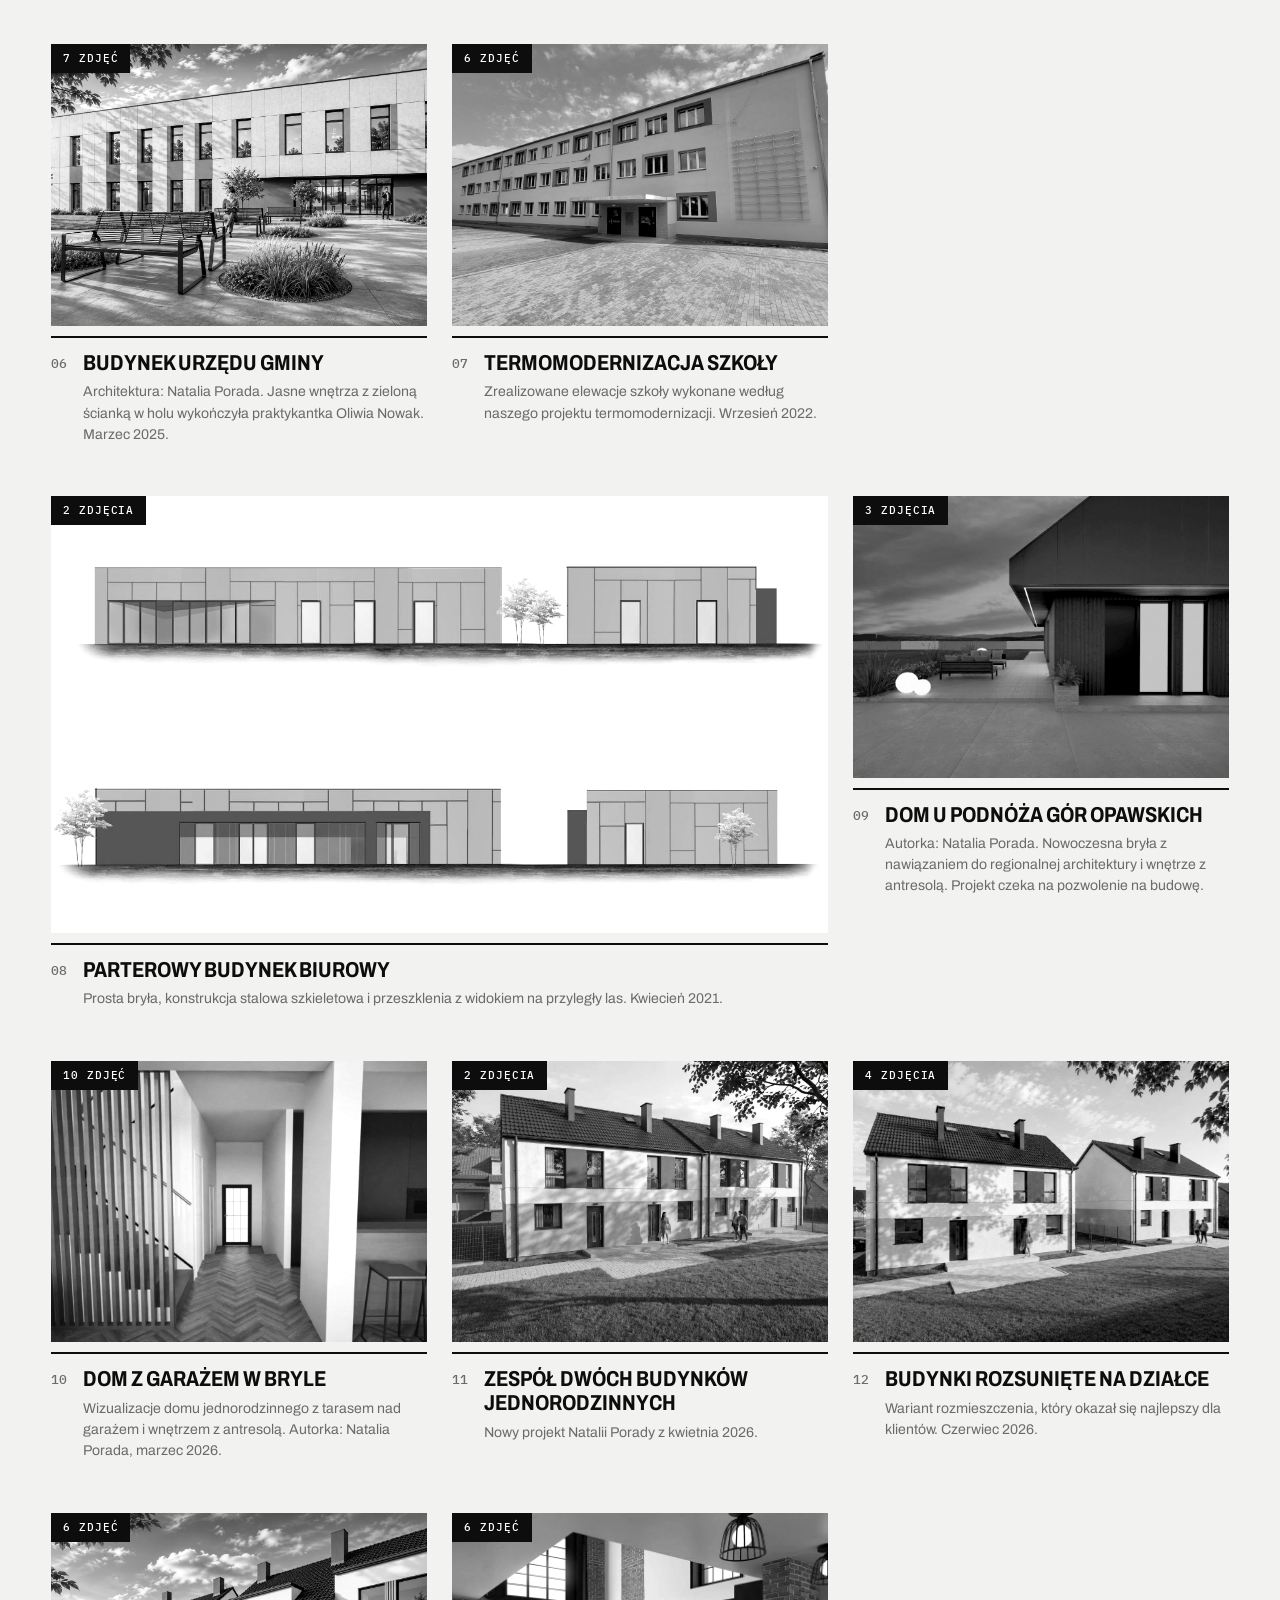
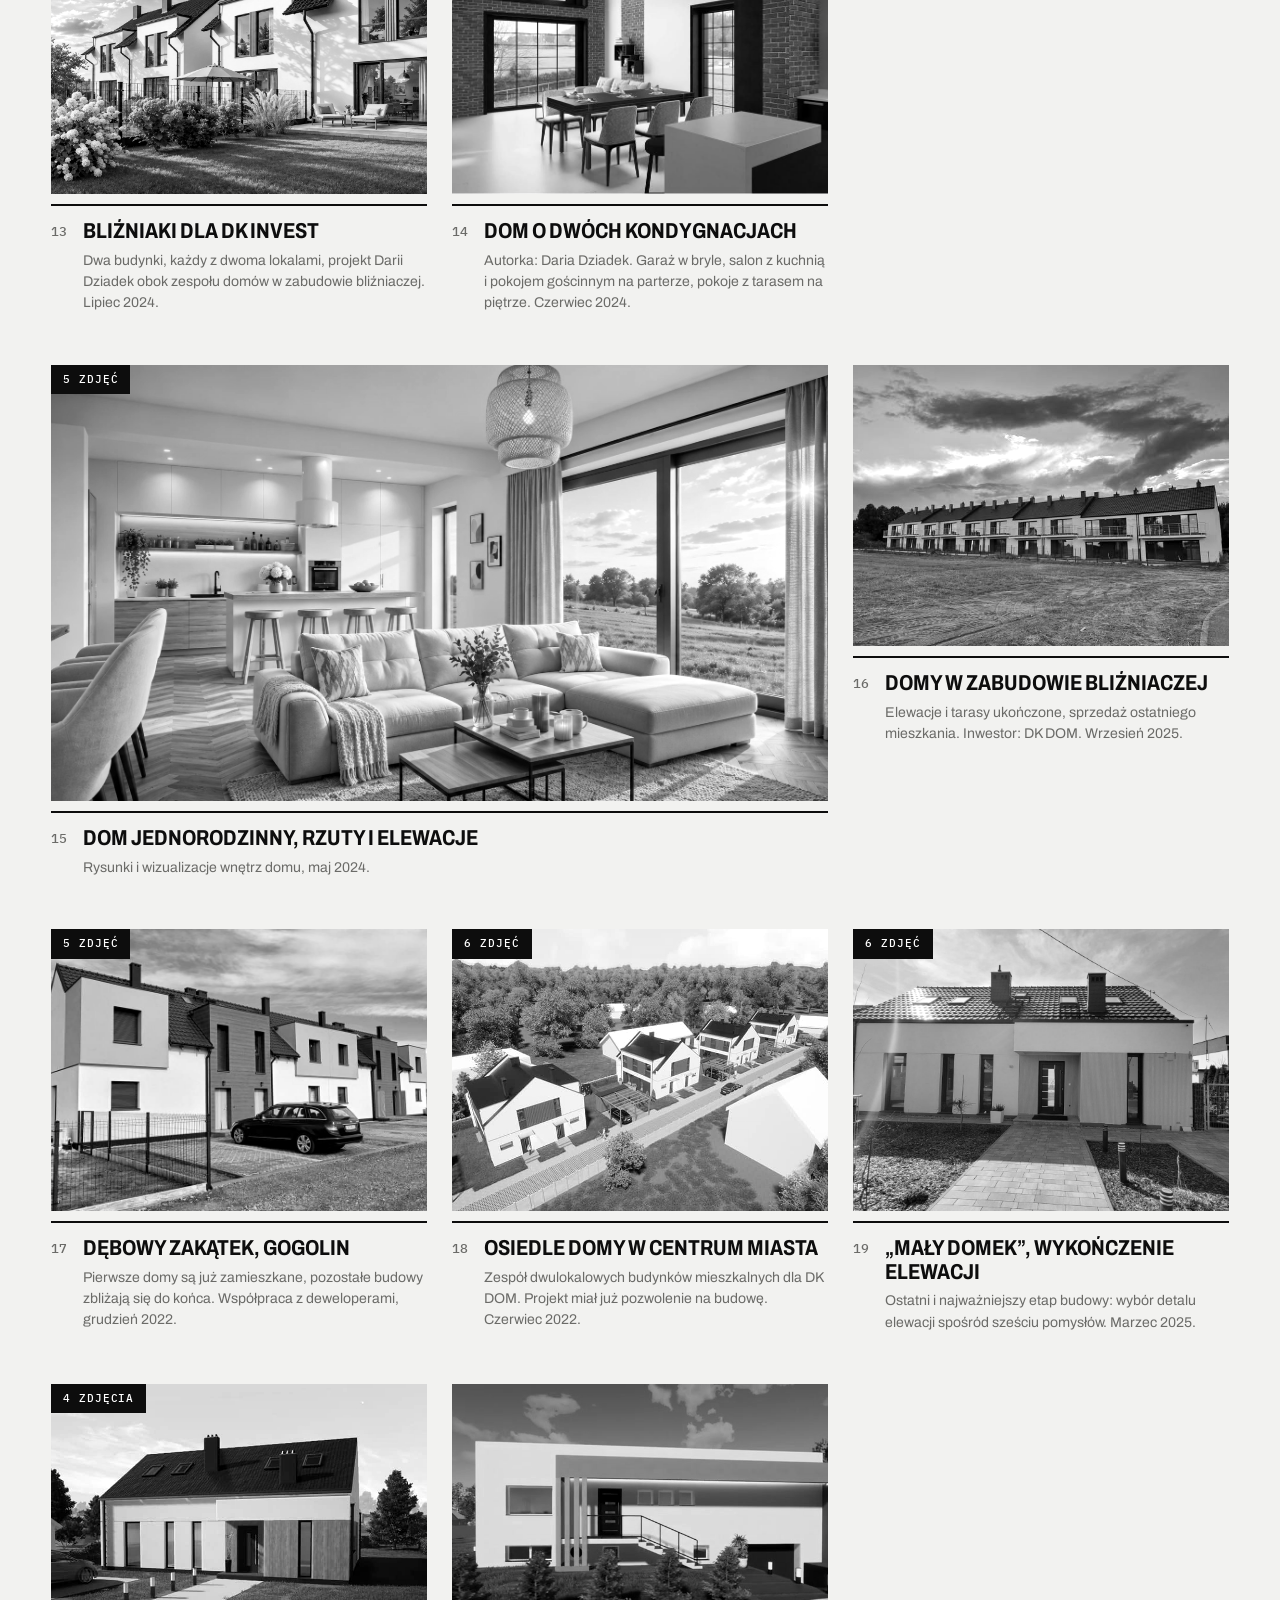
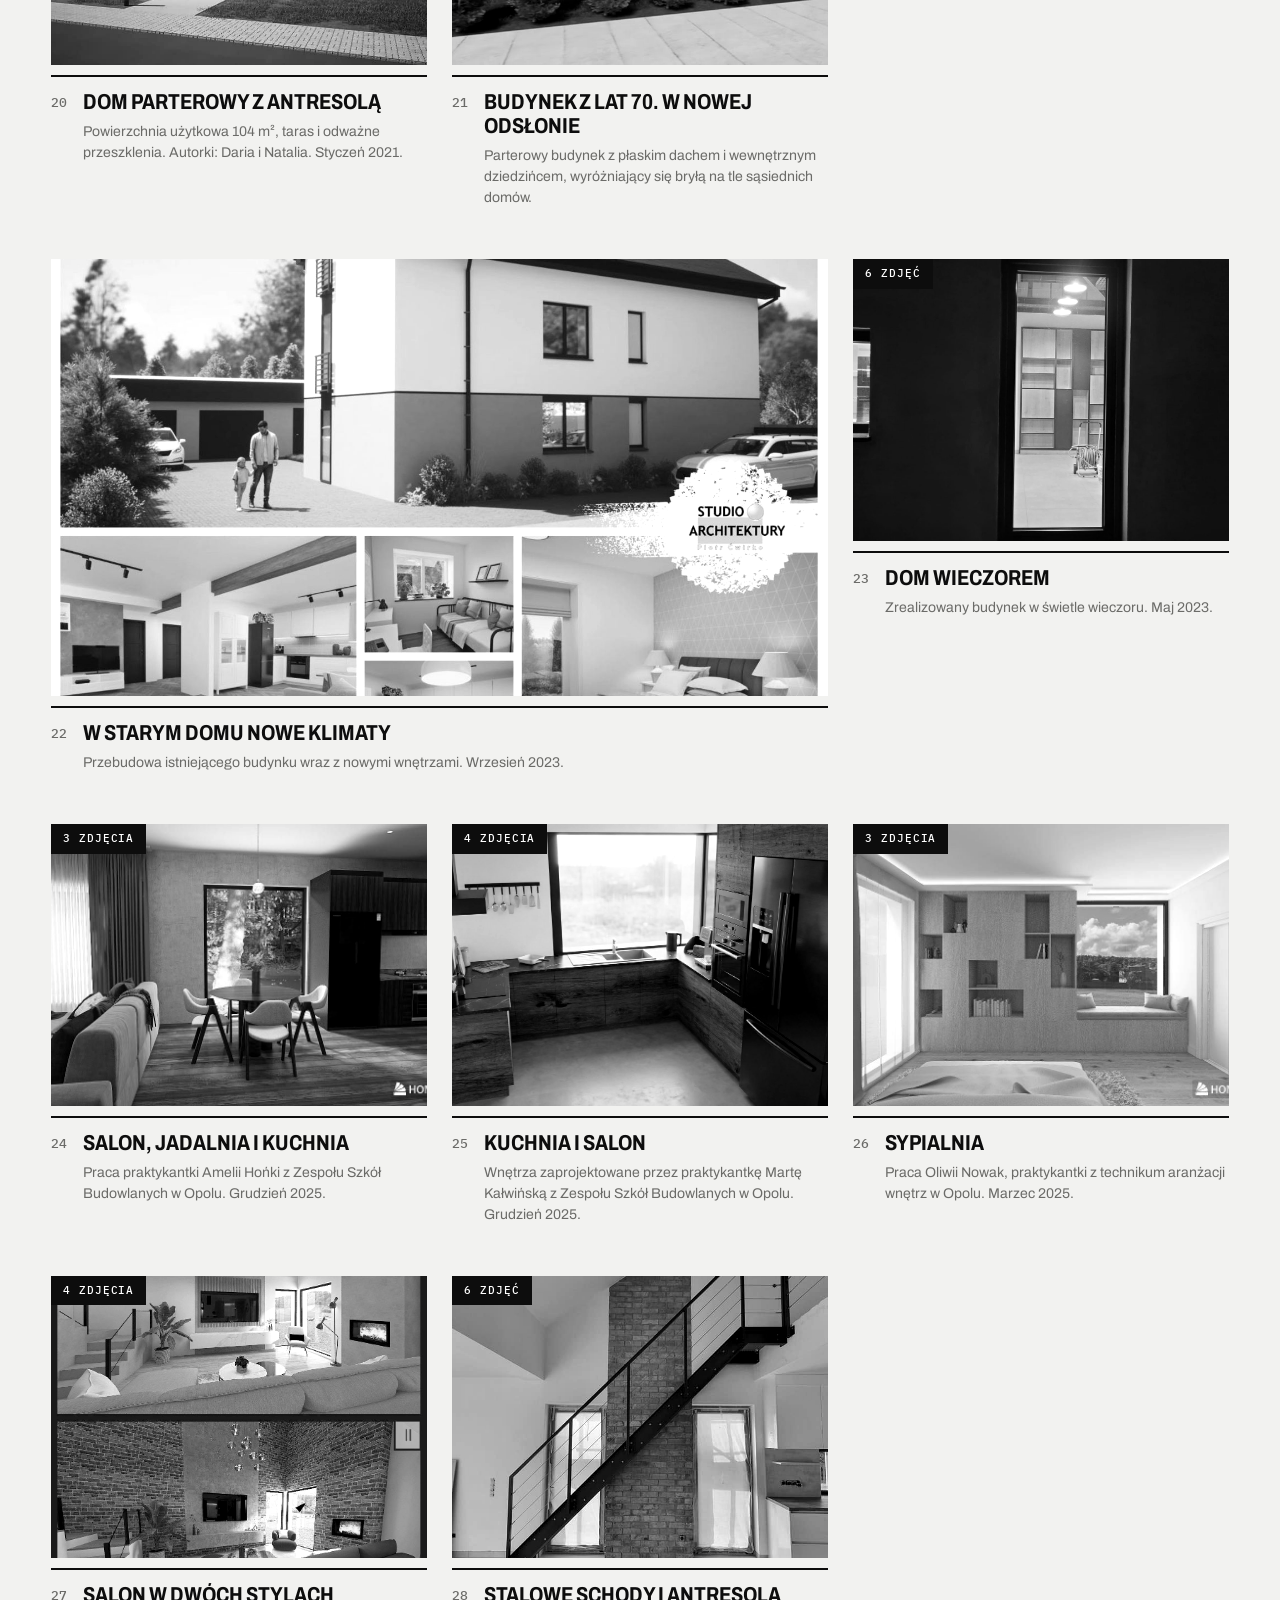
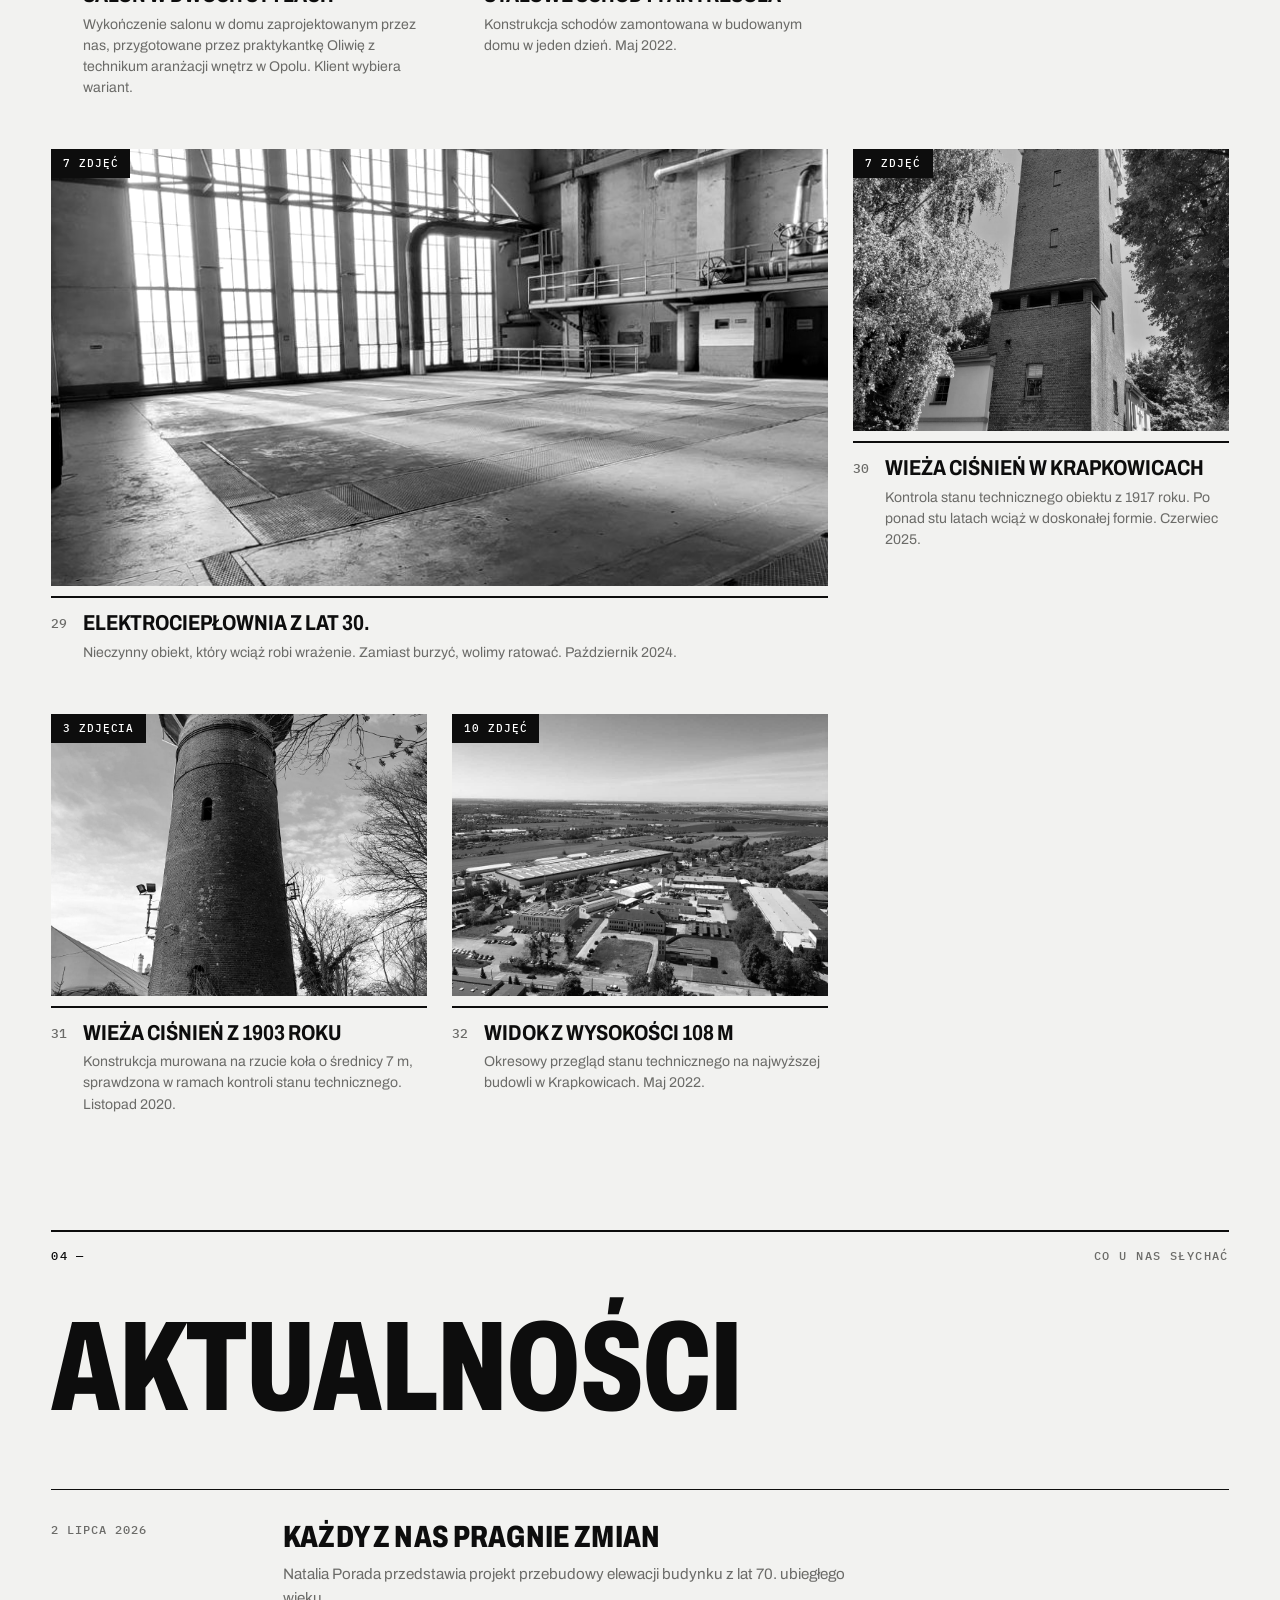
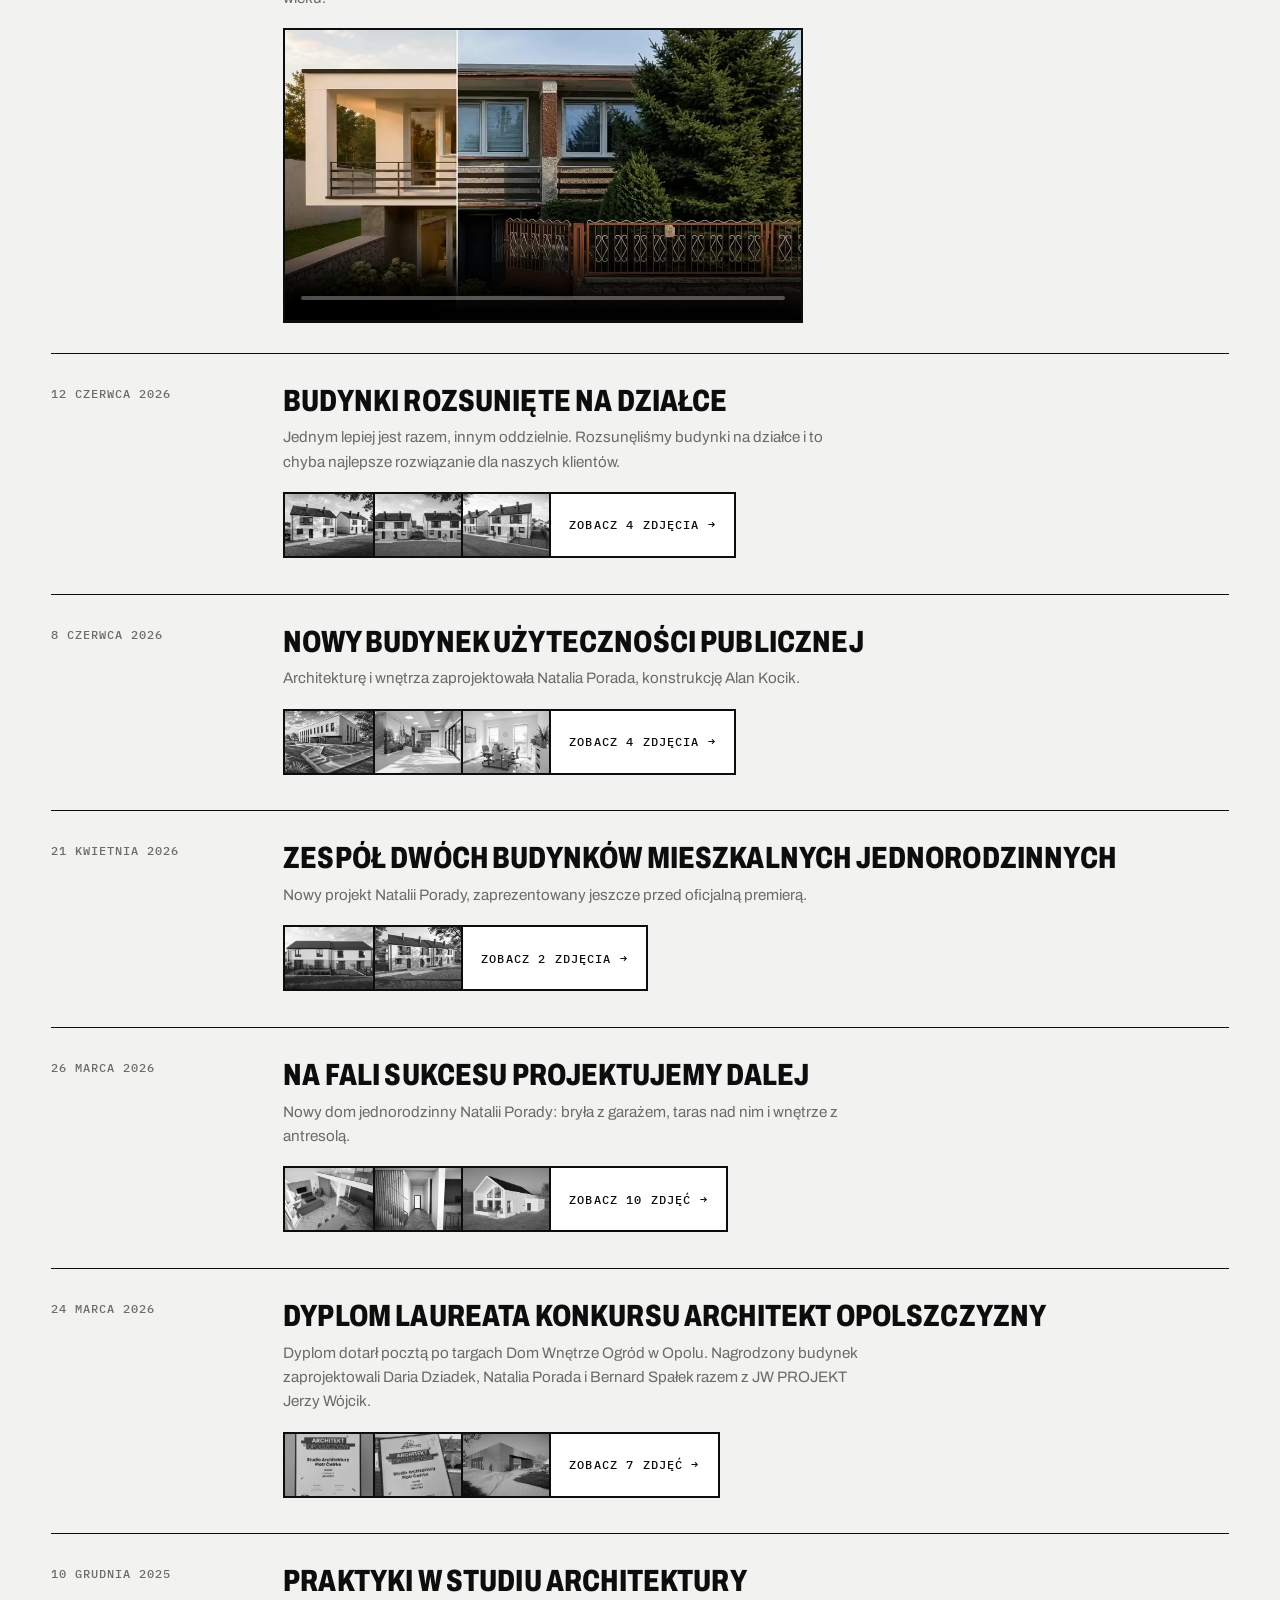
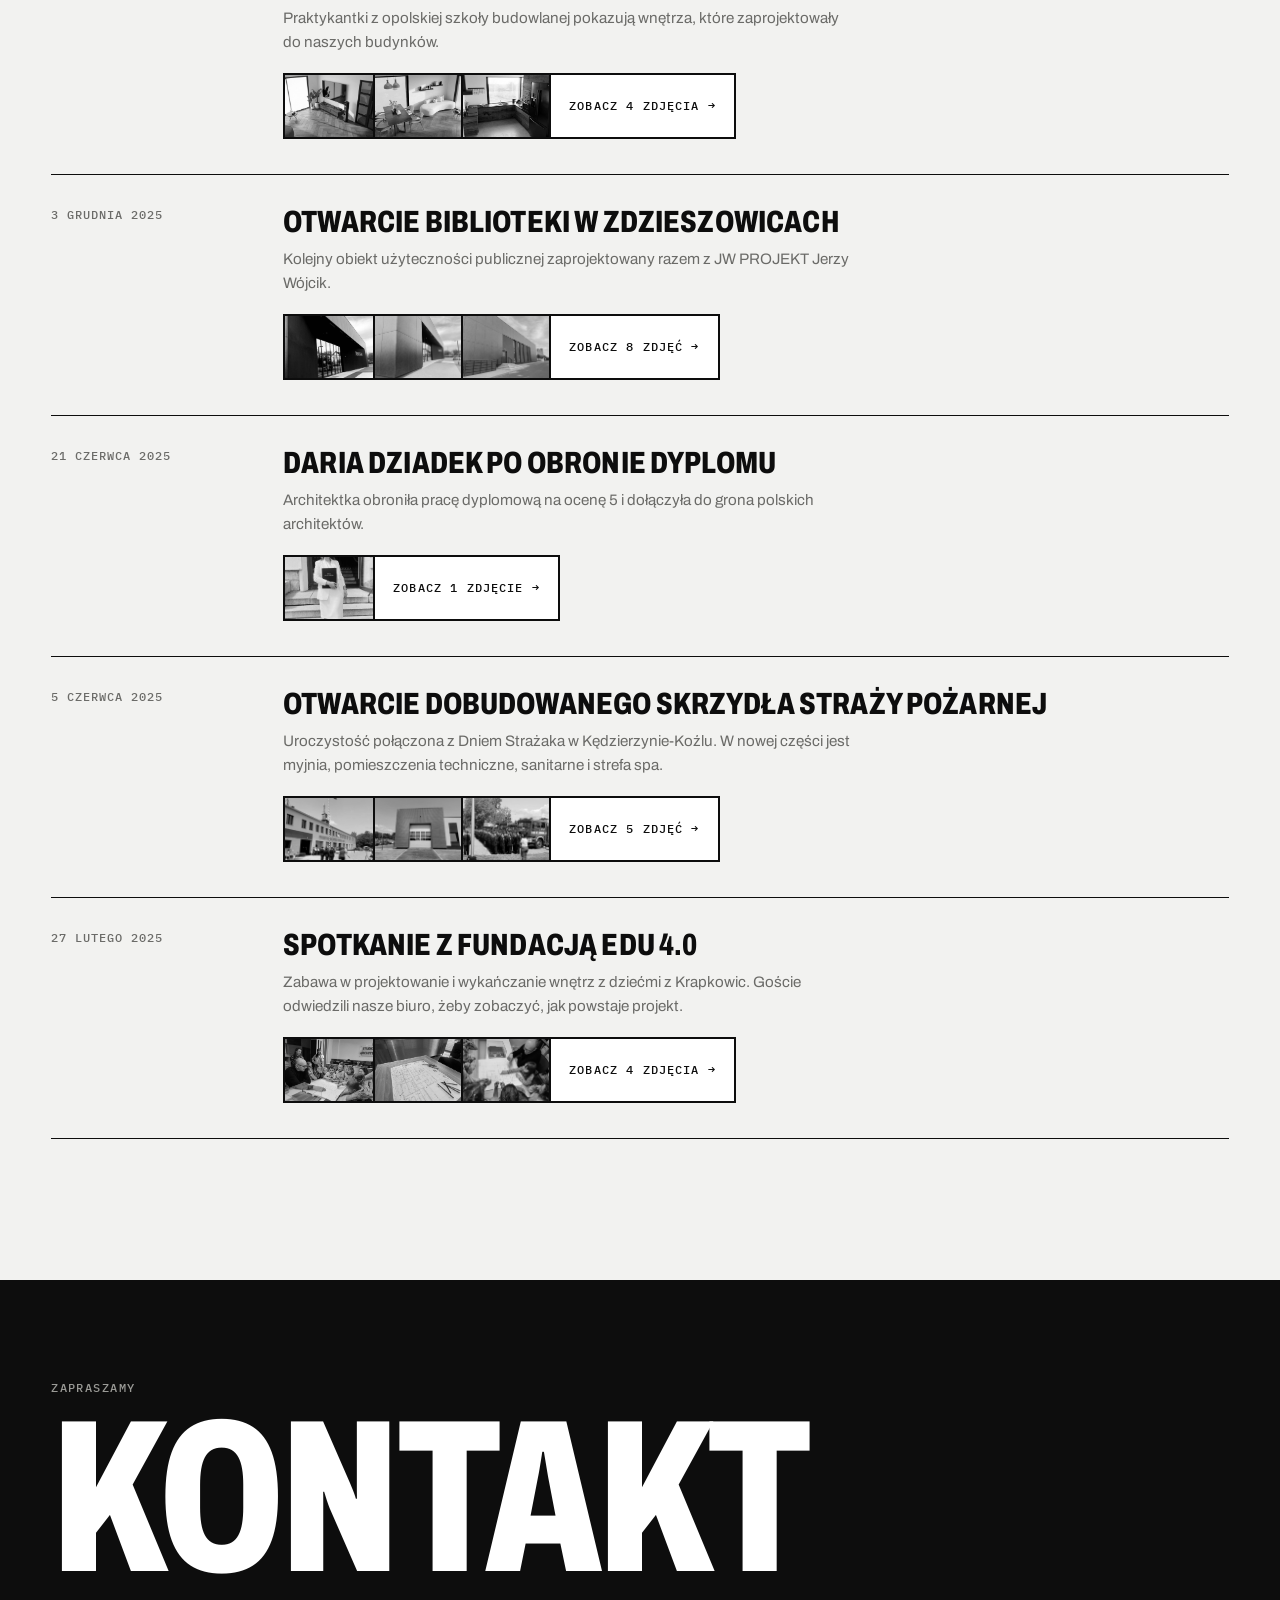
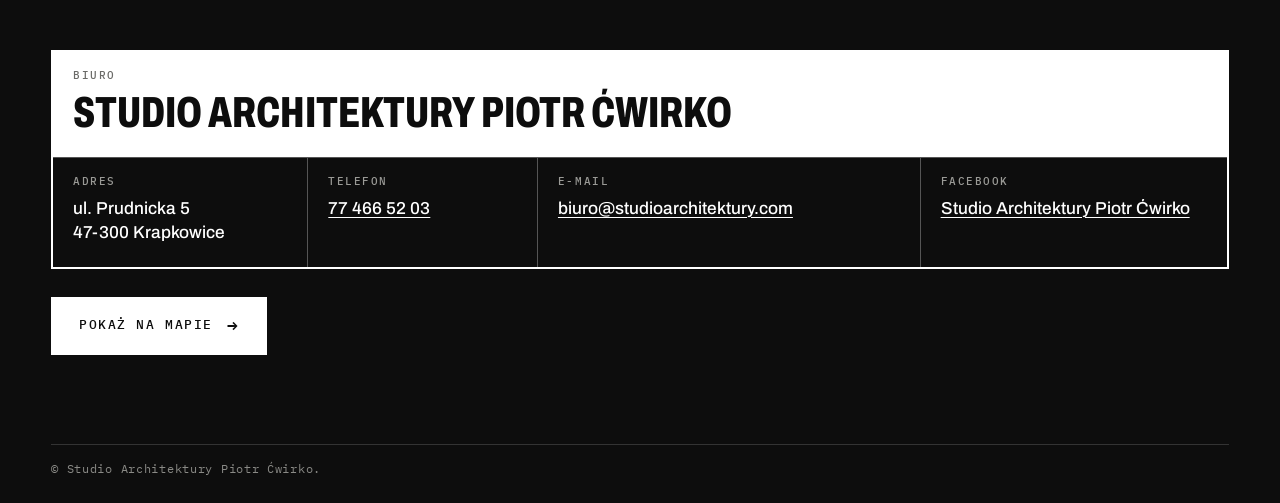
==== commit b99f7c1c: "Wersja B: grubszy obrys drugiej linii hasła, bez kropki Co-Authored-By: Claude Opus 5.5 <noreply@ant" ====
--- a/wersja-b.html
+++ b/wersja-b.html
@@ -10,7 +10,7 @@
 <link rel="preconnect" href="https://fonts.gstatic.com" crossorigin>
 <link href="https://fonts.googleapis.com/css2?family=Archivo:wdth,wght@62..125,400..900&family=IBM+Plex+Mono:wght@400;500&display=swap" rel="stylesheet">
 <link rel="icon" type="image/png" href="assets/favicon.png">
-<link rel="stylesheet" href="style-b.css?v=6">
+<link rel="stylesheet" href="style-b.css?v=7">
 </head>
 <body>
 
@@ -50,7 +50,7 @@
   </figure>
   <div class="hero-head">
     <p class="hero-kicker">Studio Architektury Piotr Ćwirko <span>/</span> ul. Prudnicka 5 <span>/</span> Krapkowice</p>
-    <h1><span>Projektujemy</span> <span class="out">Twoje marzenia.</span></h1>
+    <h1><span>Projektujemy</span> <span class="out">Twoje marzenia</span></h1>
   </div>
   <div class="hero-caps">
     <div class="hero-cap is-on">
--- a/style-b.css
+++ b/style-b.css
@@ -95,7 +95,7 @@
 }
 .hero h1 span { display: block; }
 /* druga linia hasła: białe litery z czarnym konturem (kontur rysowany na zewnątrz liter) */
-.hero h1 .out { color: var(--white); -webkit-text-stroke: .045em var(--black); paint-order: stroke fill; }
+.hero h1 .out { color: var(--white); -webkit-text-stroke: .1em var(--black); paint-order: stroke fill; letter-spacing: .025em; }
 
 .hero-caps { position: absolute; left: 0; bottom: 0; z-index: 2; width: min(620px, 100%); height: 0; }
 .hero-cap {
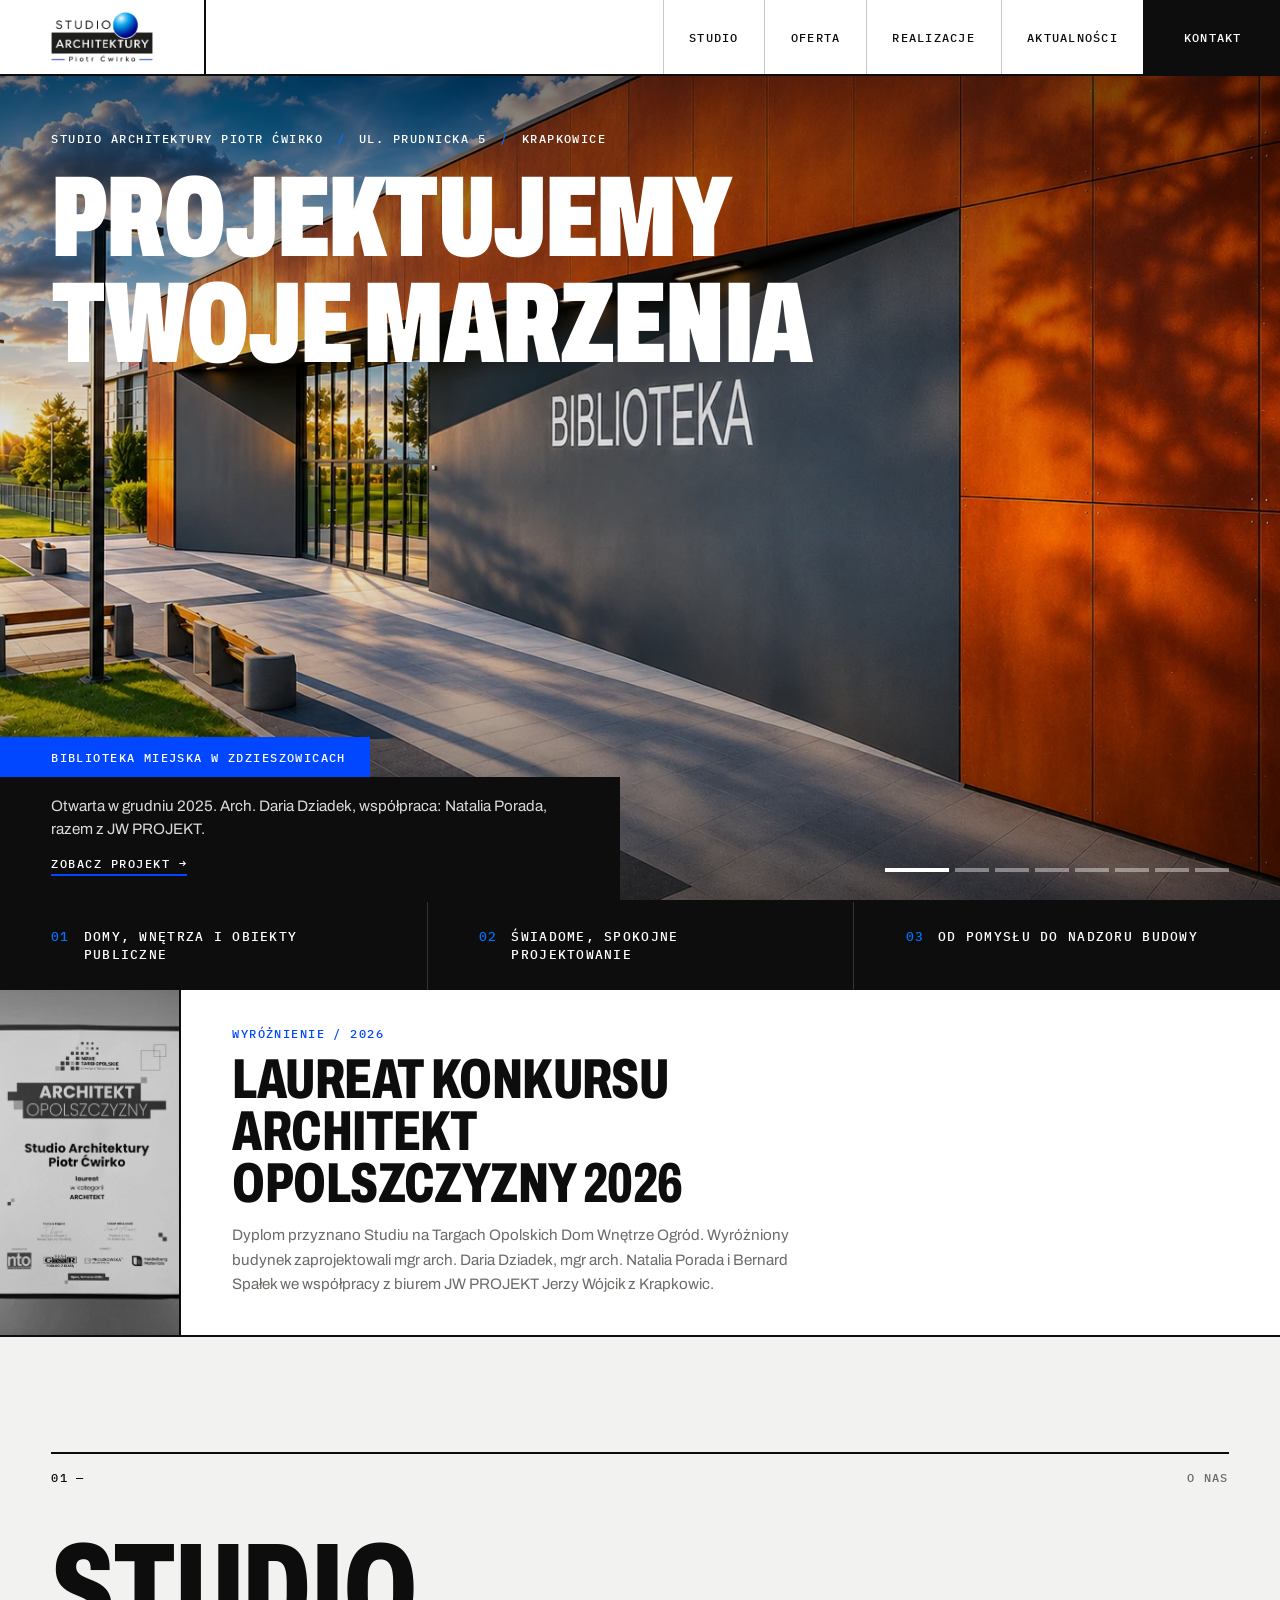
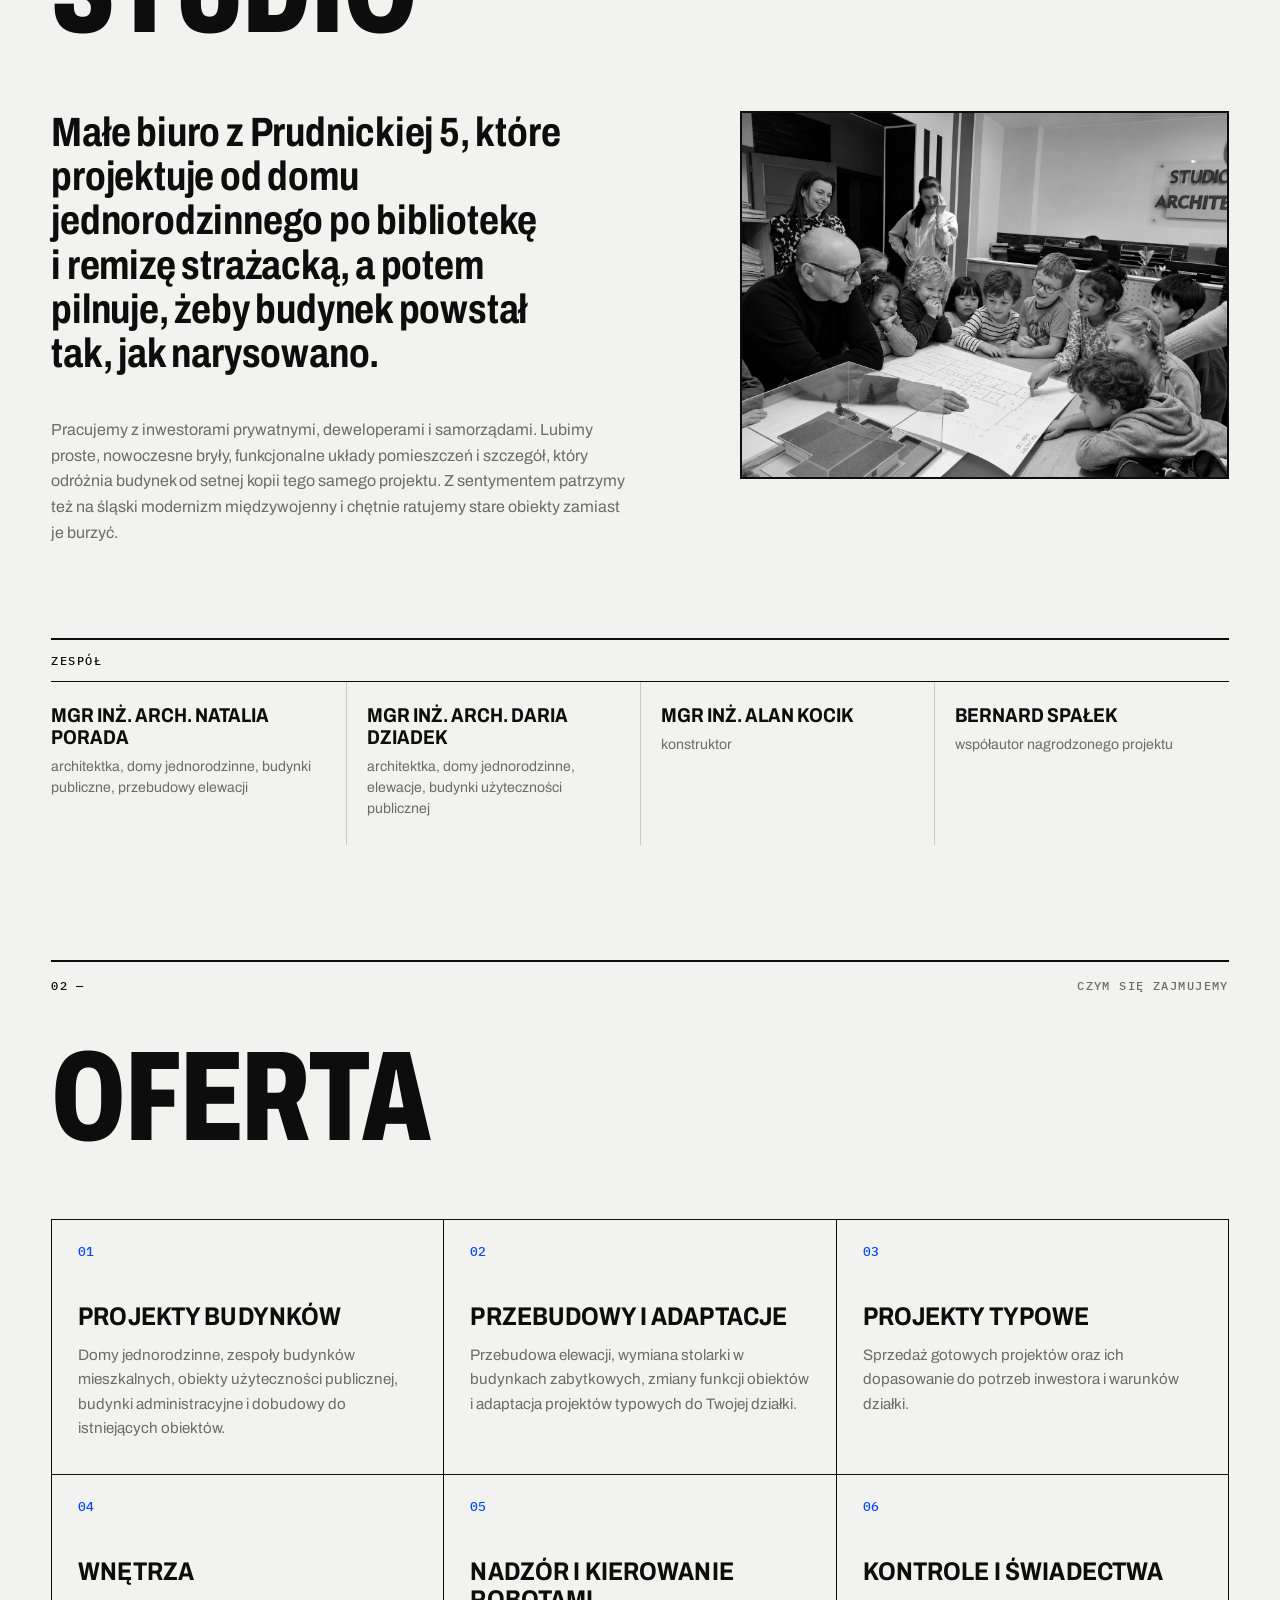
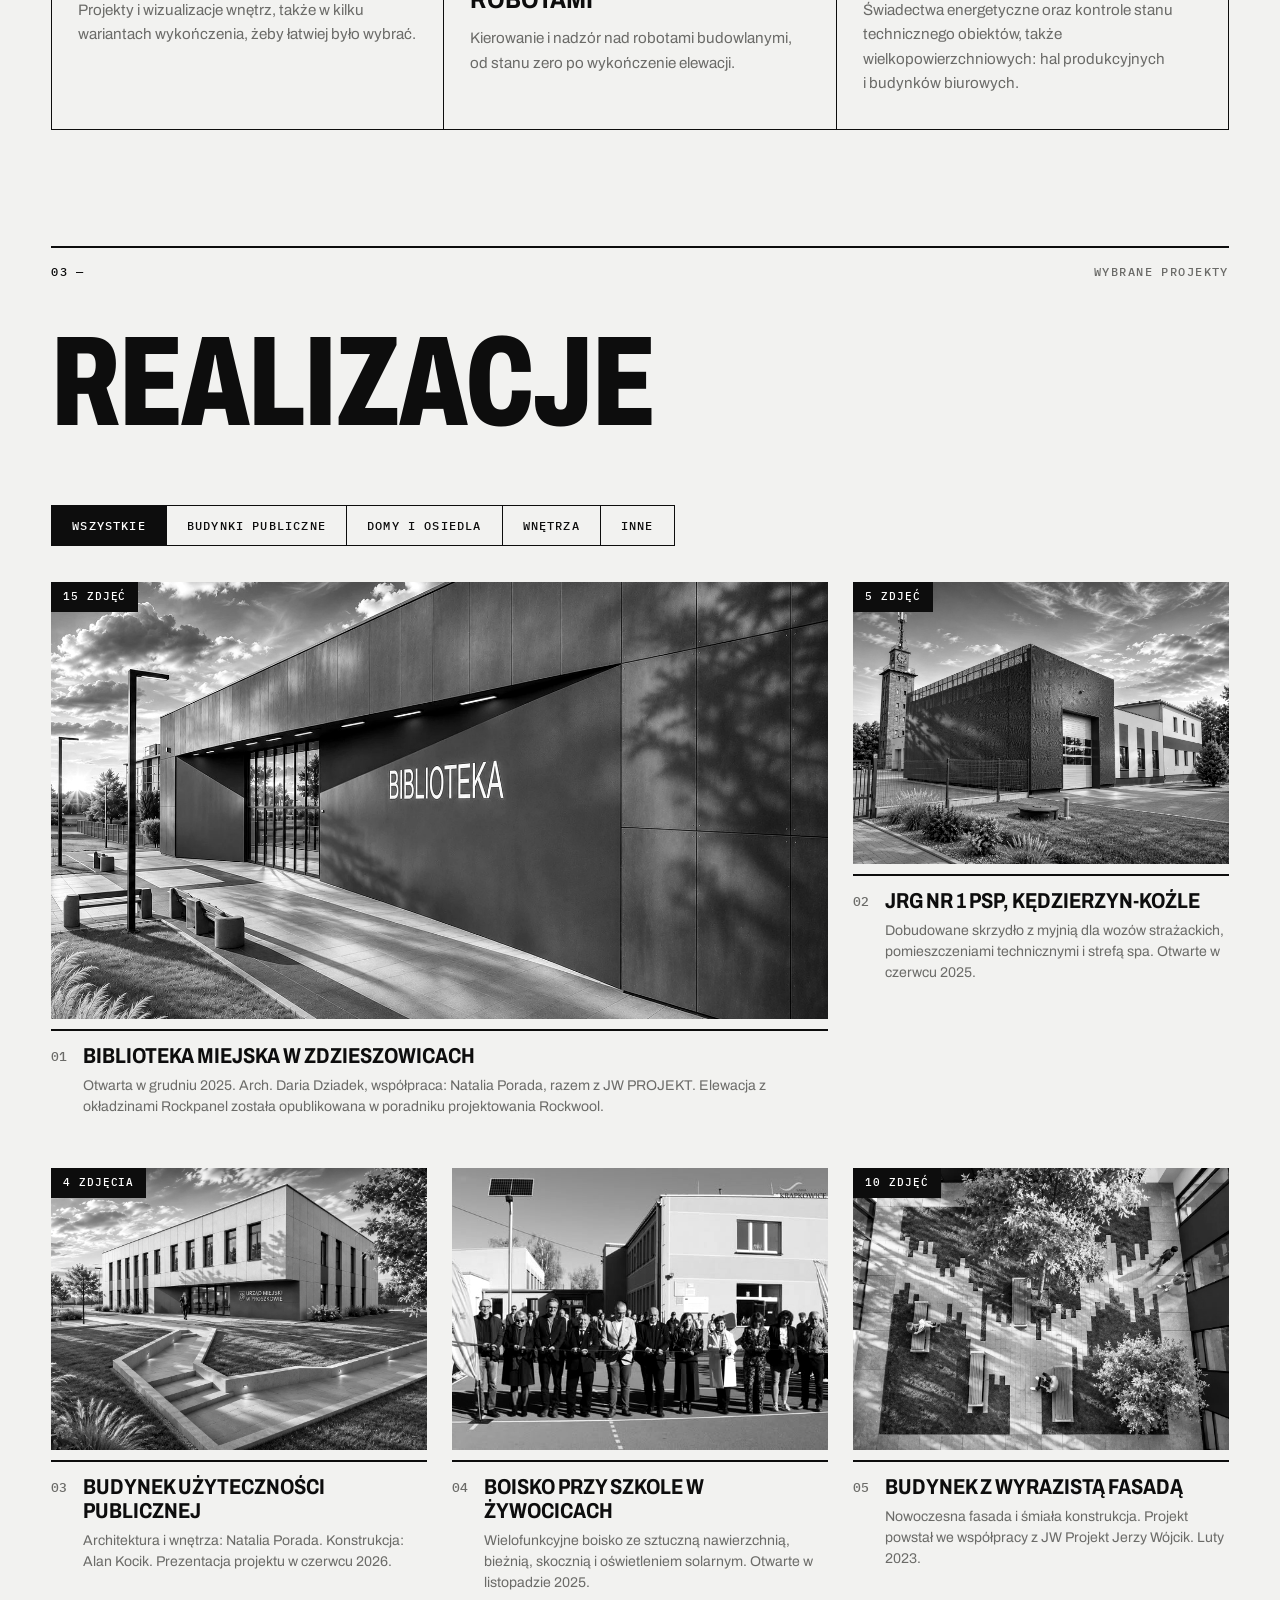
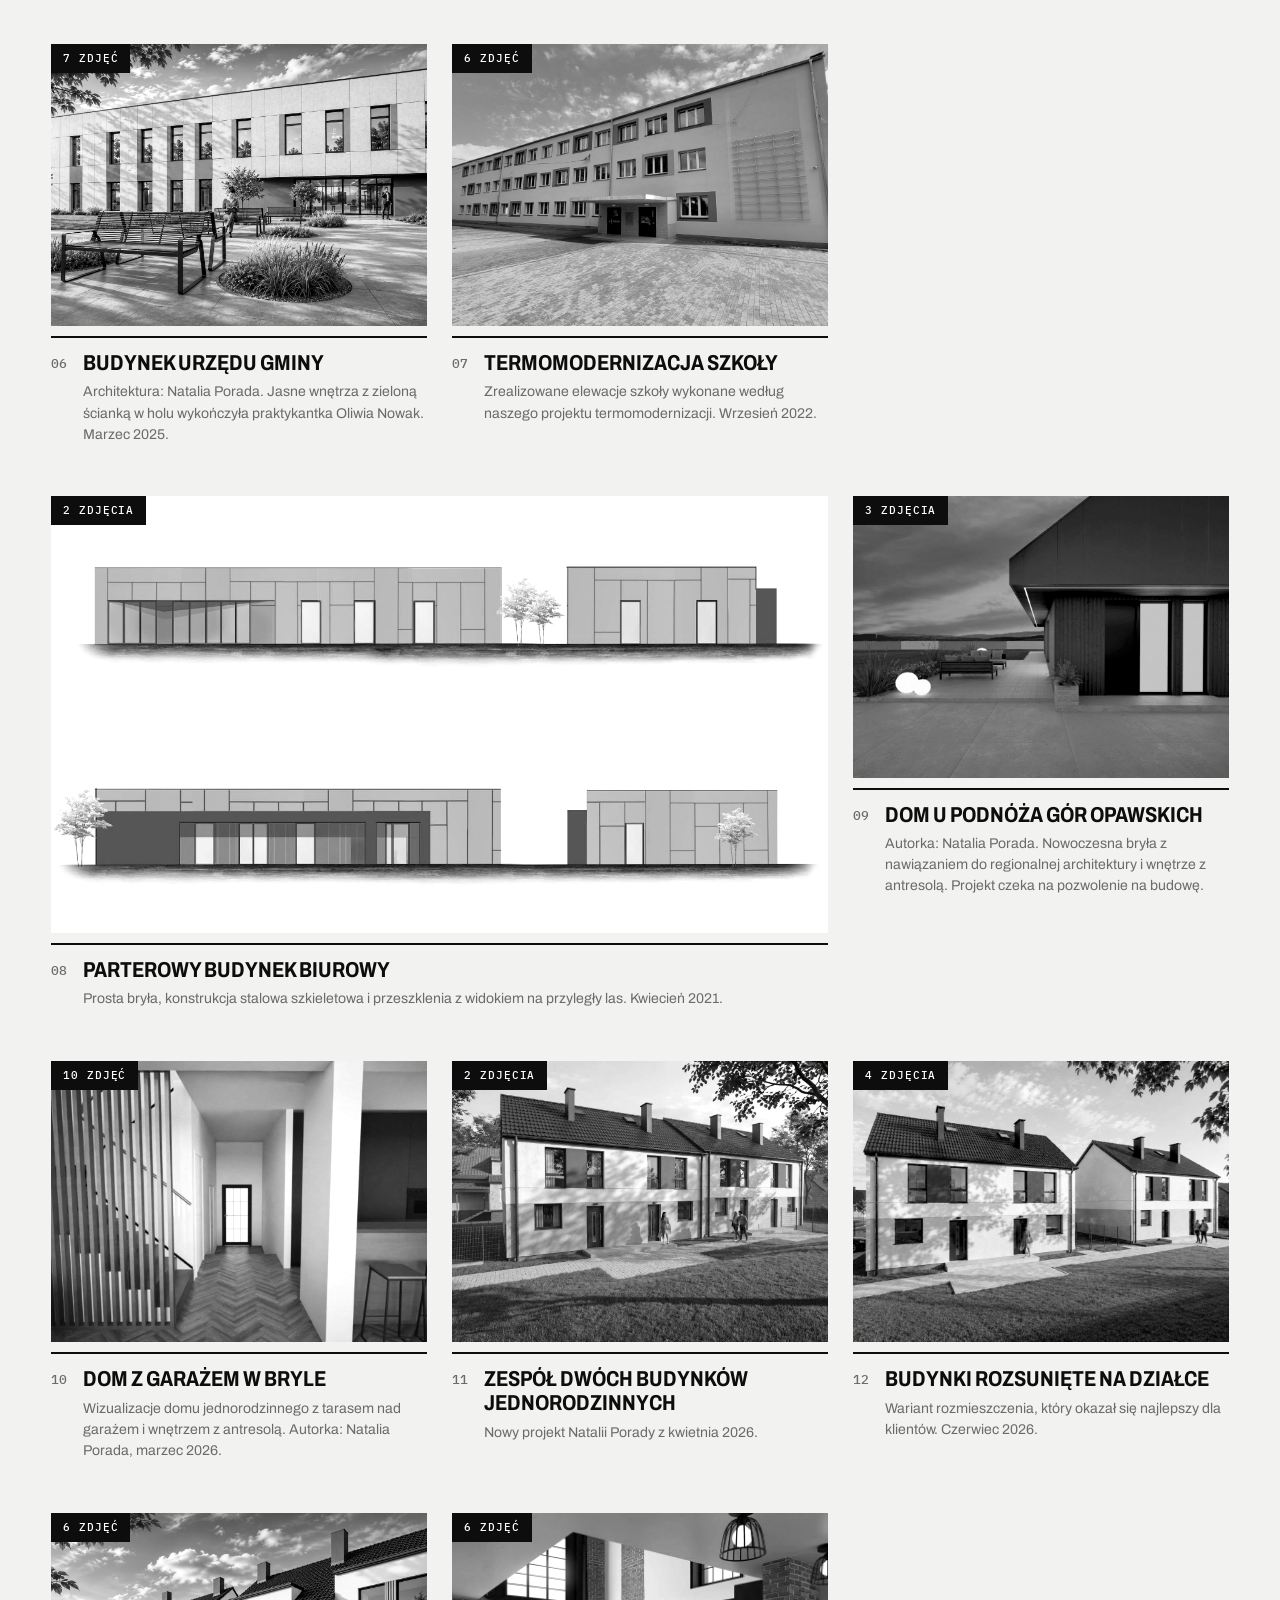
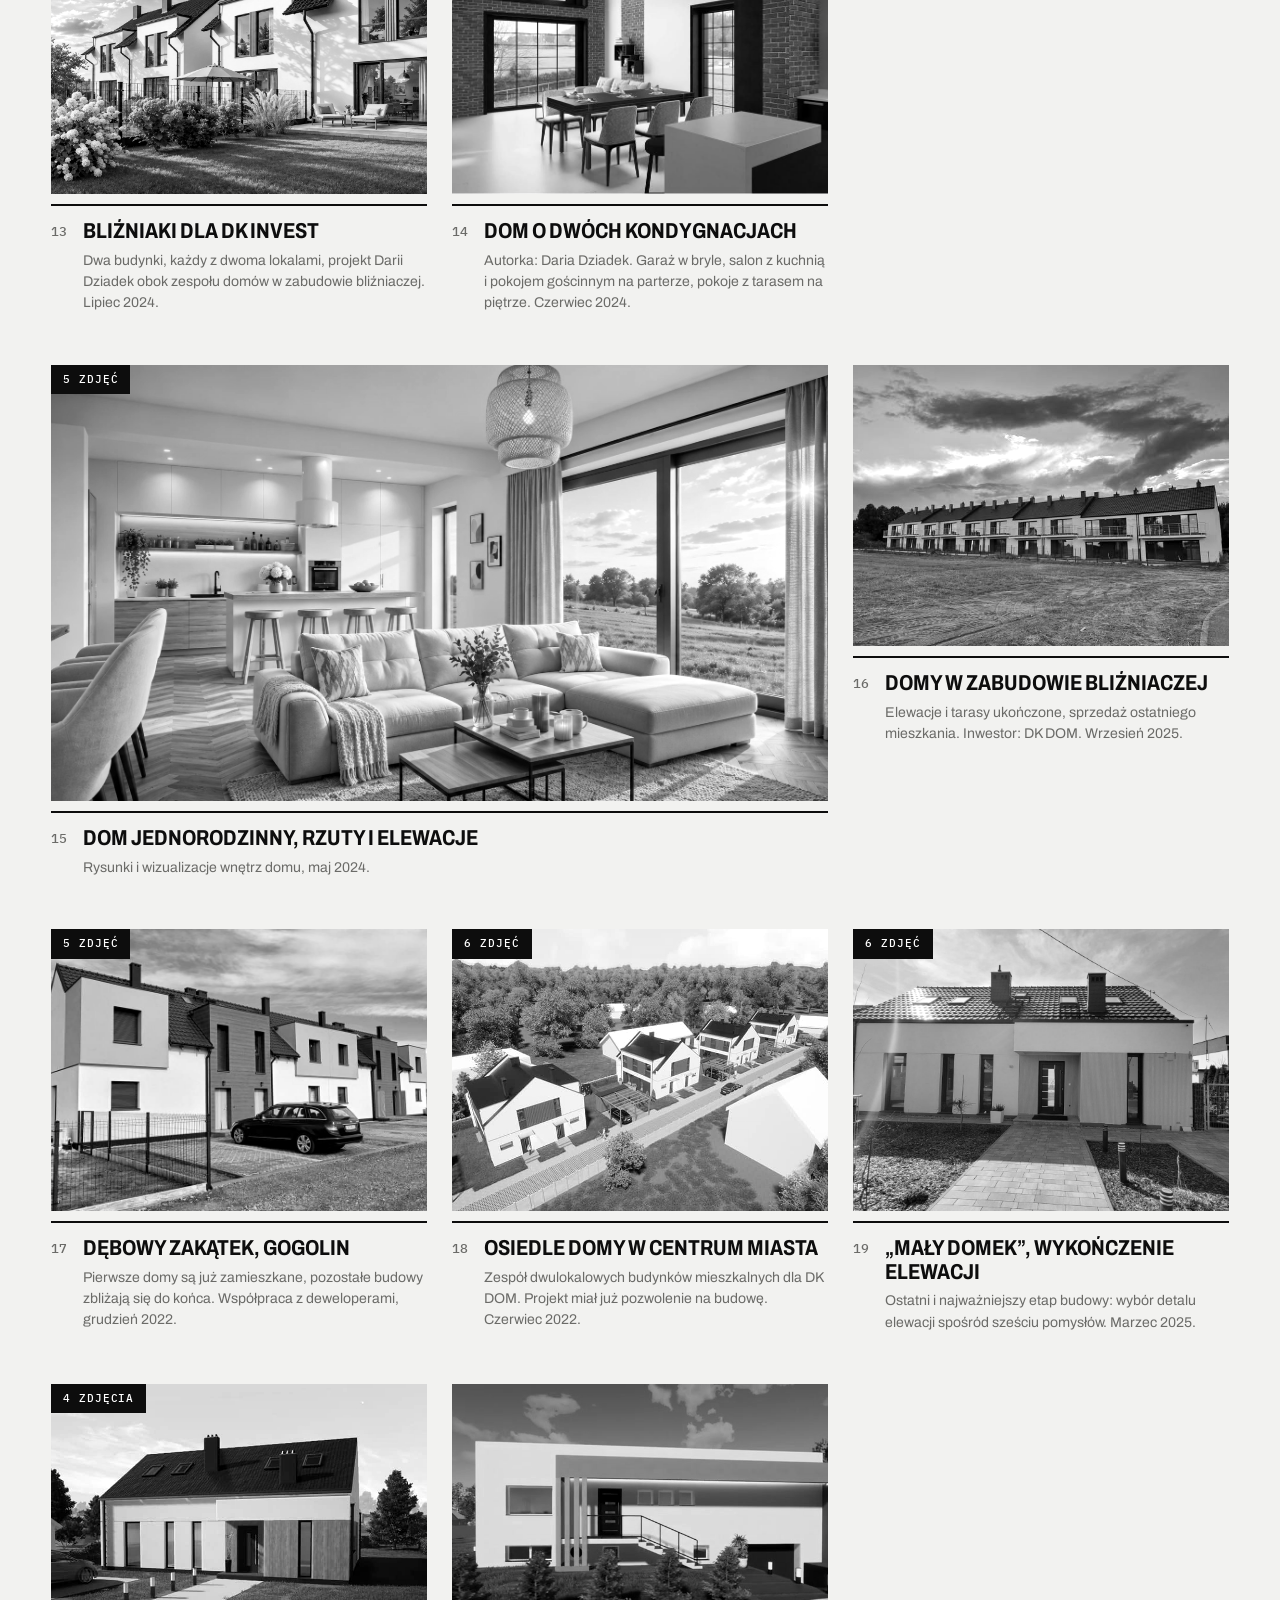
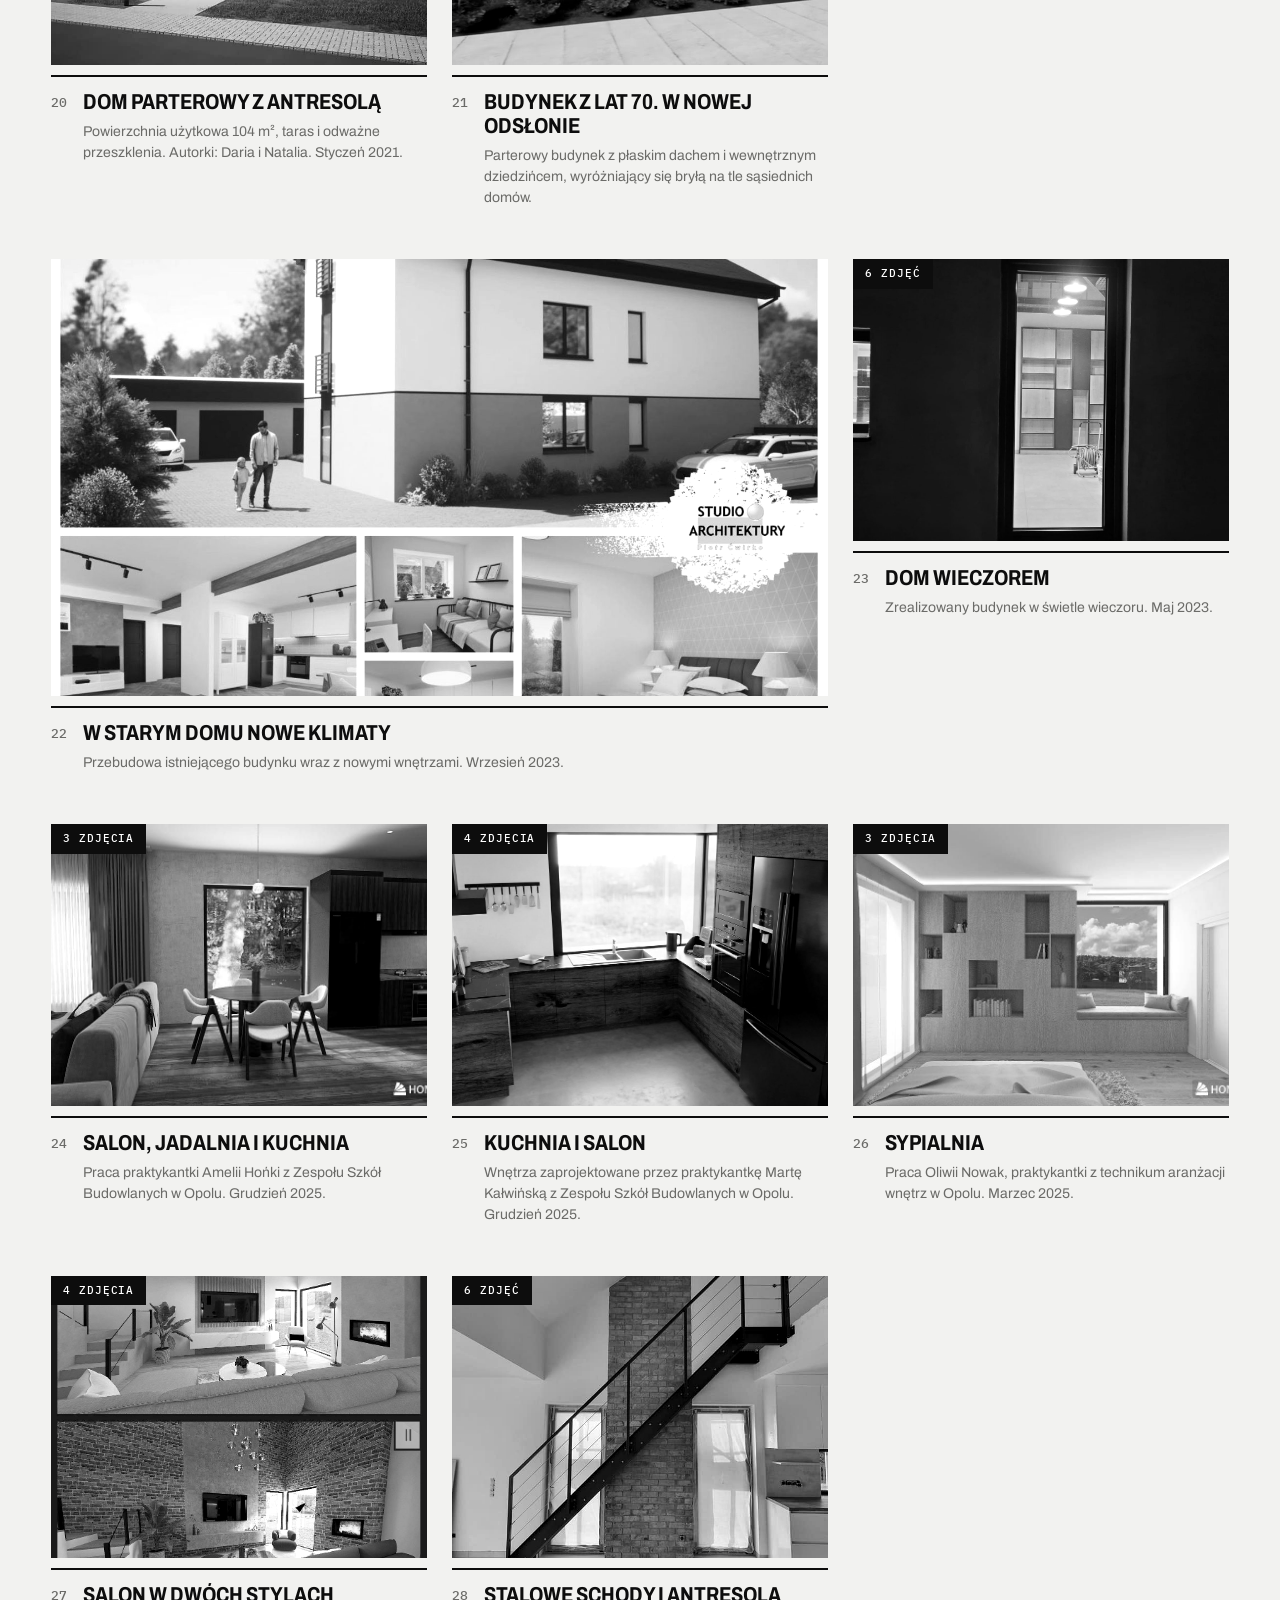
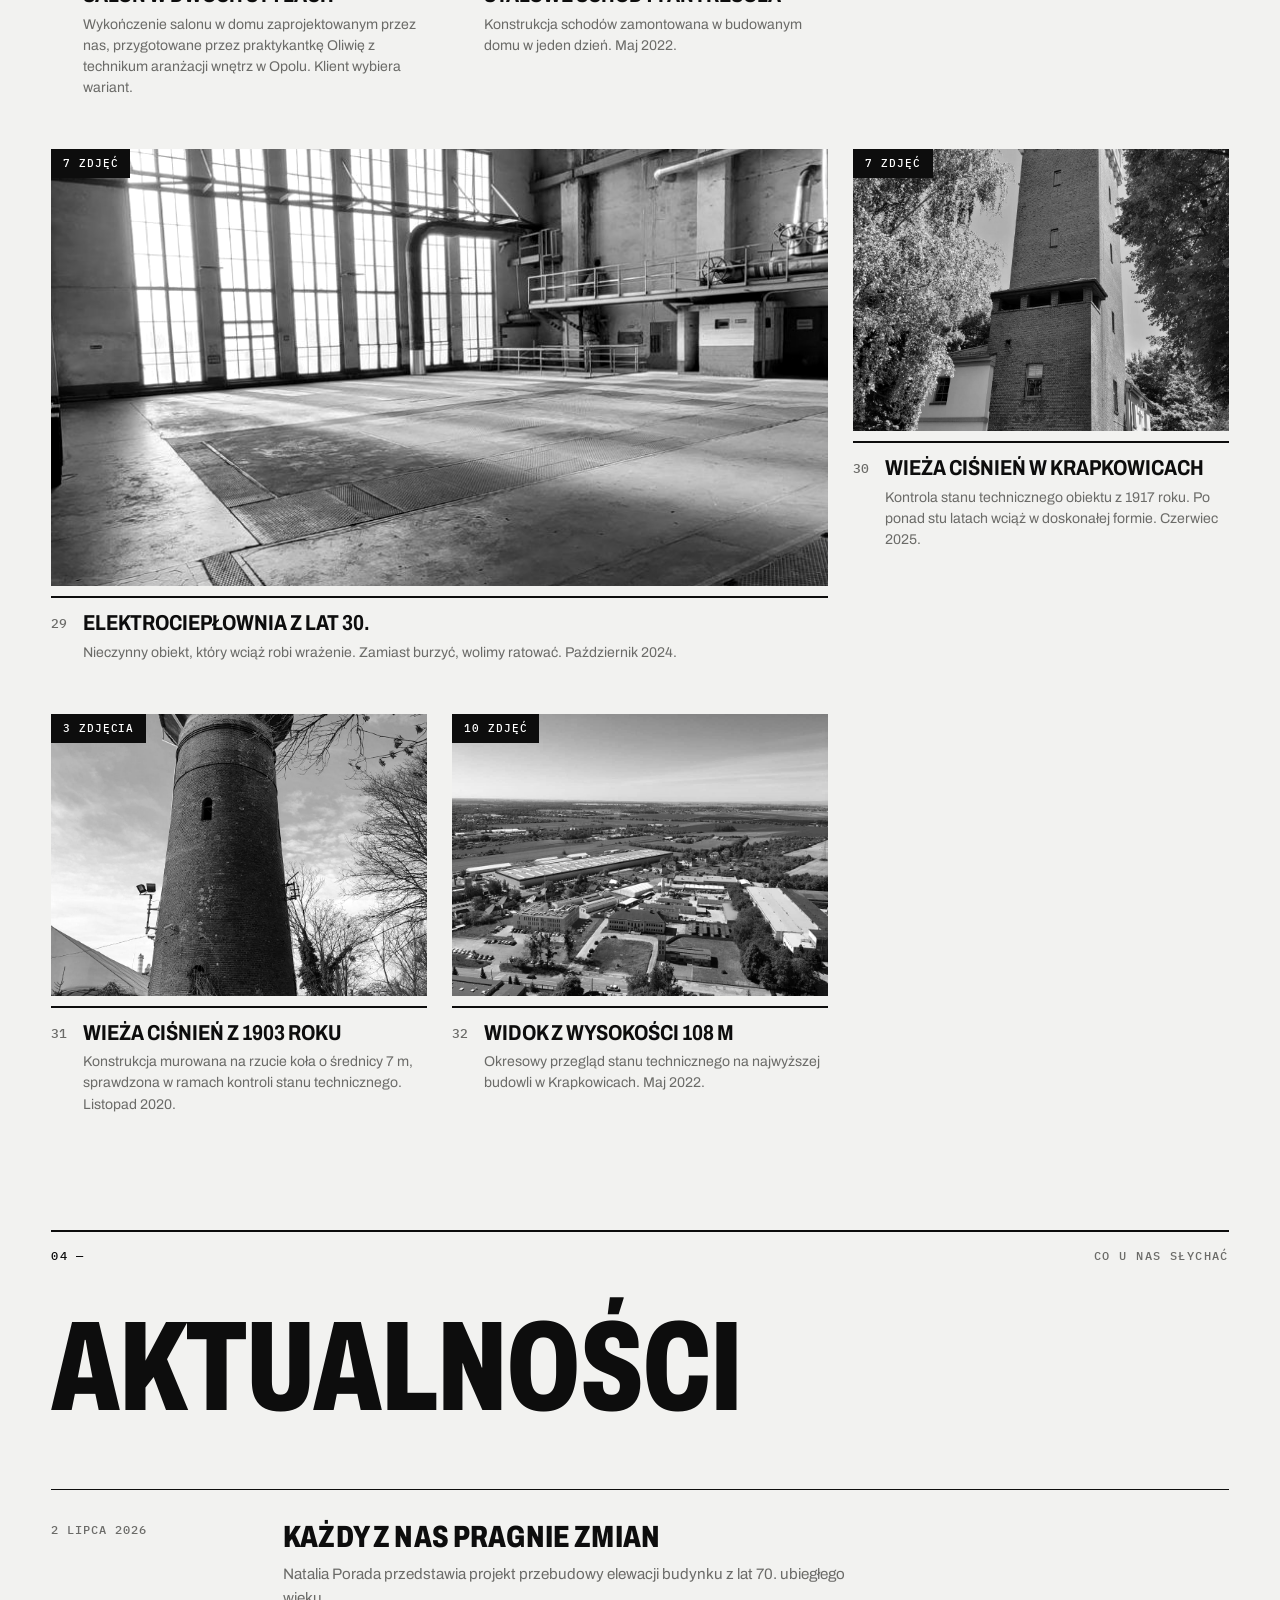
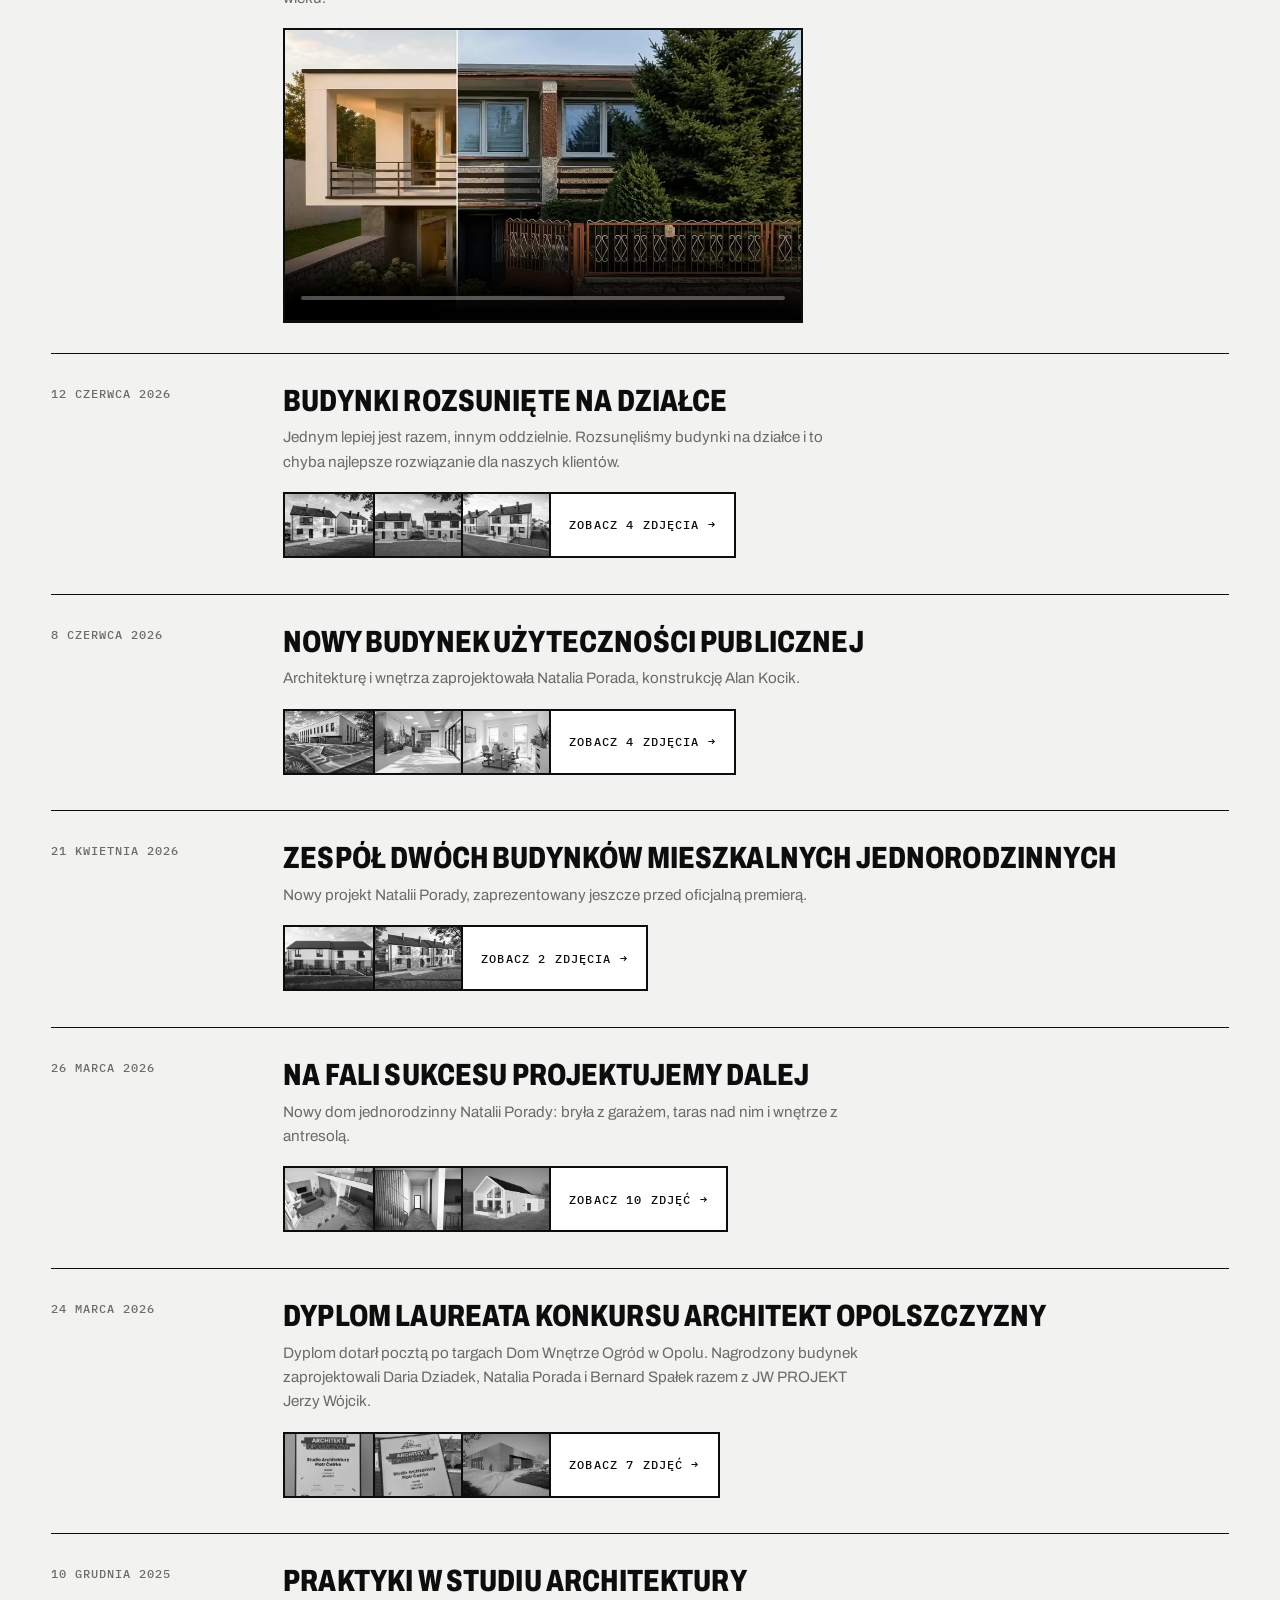
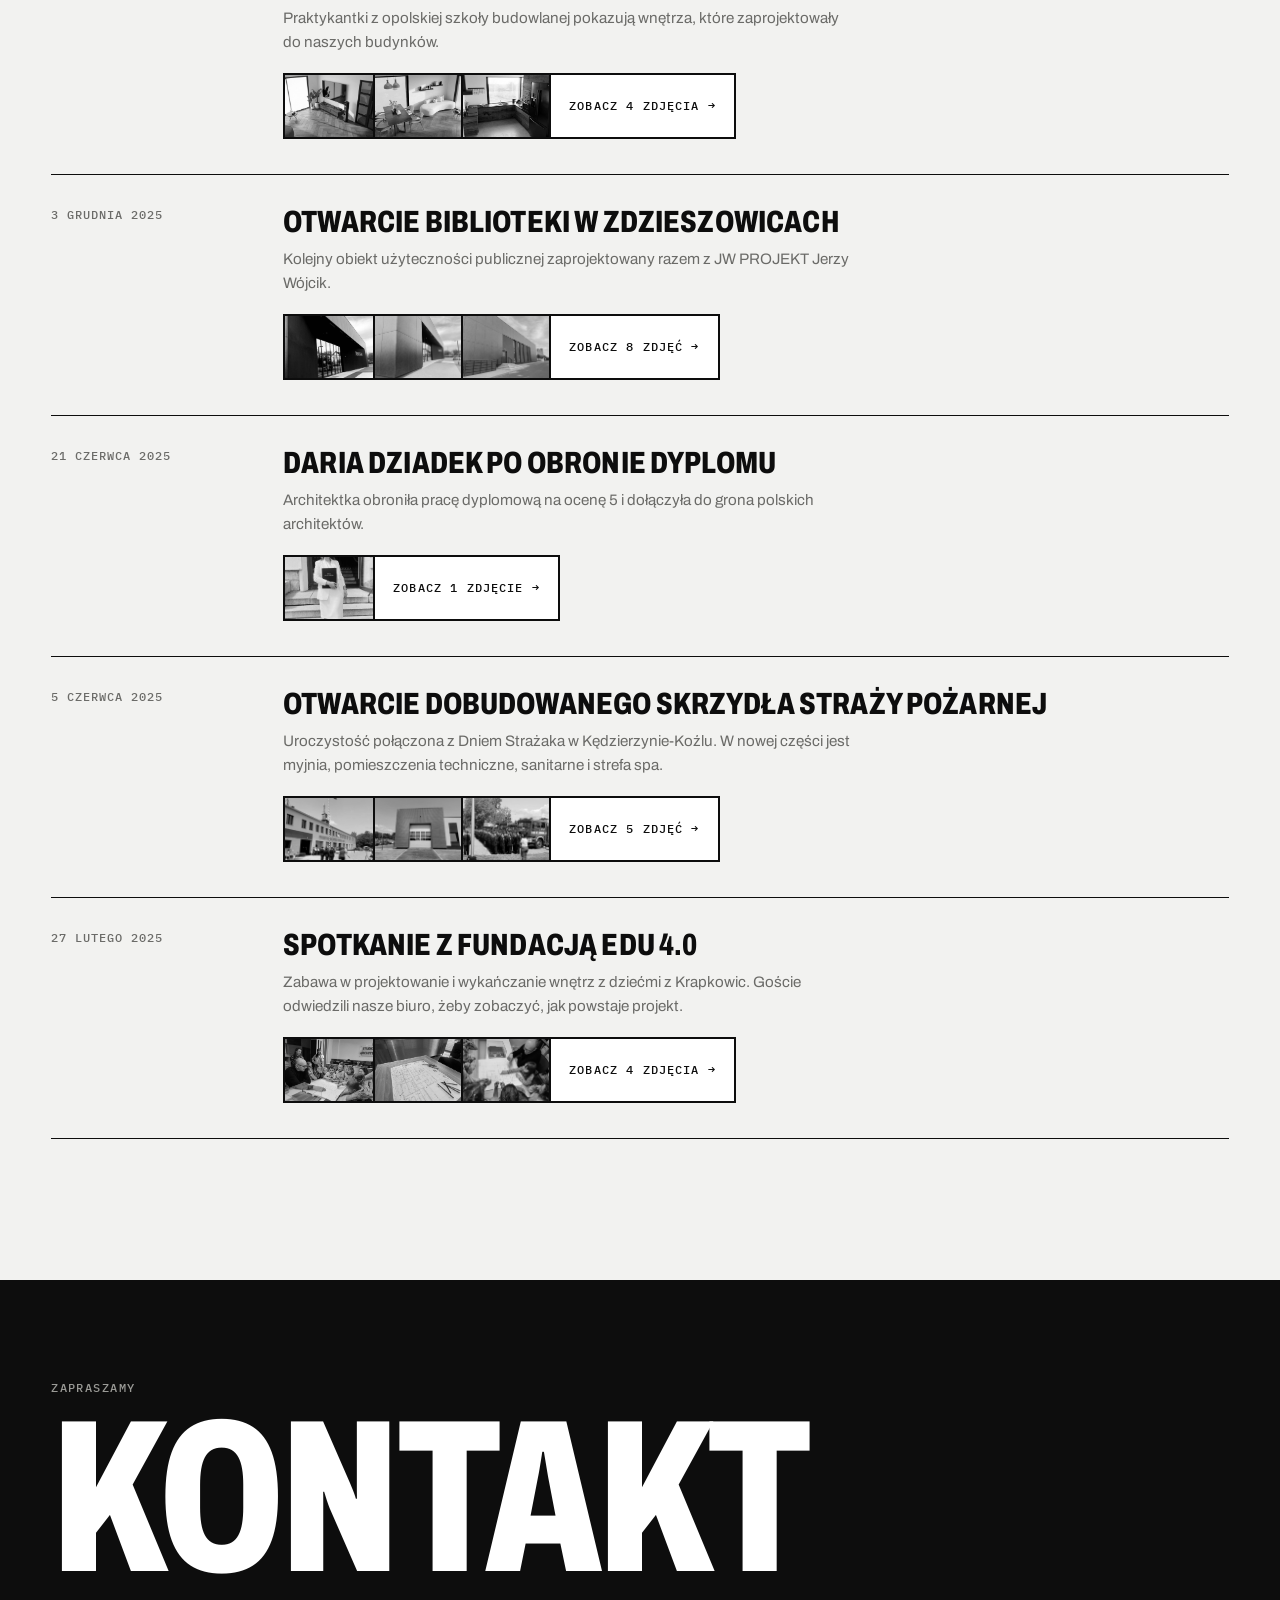
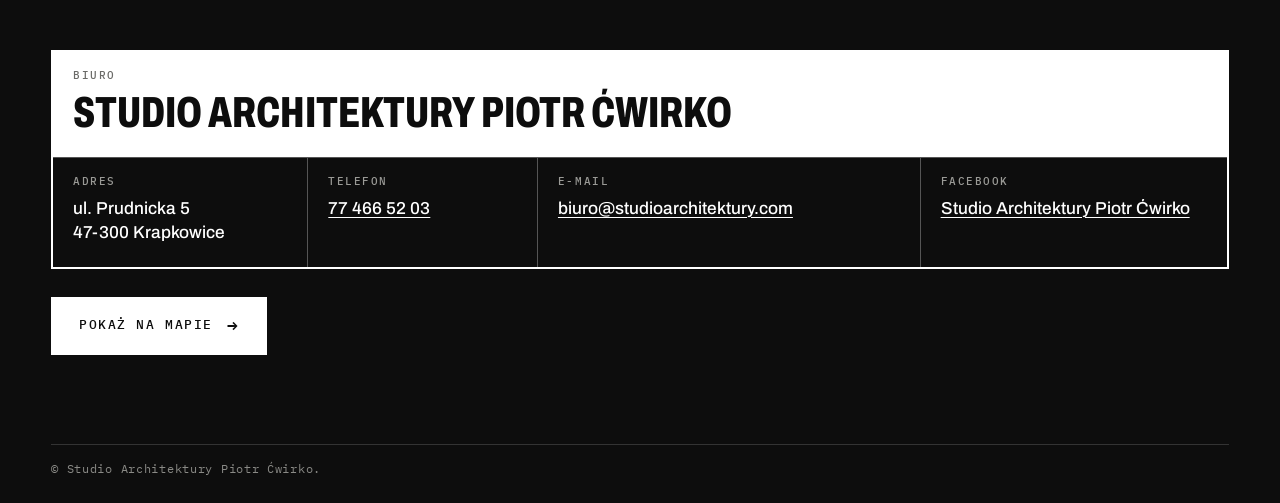
==== commit 76aa8f7d: "Wersja B: obie linie hasła białe, bez obrysu Co-Authored-By: Claude Opus 5.5 <noreply@anthropic.com>" ====
--- a/wersja-b.html
+++ b/wersja-b.html
@@ -10,7 +10,7 @@
 <link rel="preconnect" href="https://fonts.gstatic.com" crossorigin>
 <link href="https://fonts.googleapis.com/css2?family=Archivo:wdth,wght@62..125,400..900&family=IBM+Plex+Mono:wght@400;500&display=swap" rel="stylesheet">
 <link rel="icon" type="image/png" href="assets/favicon.png">
-<link rel="stylesheet" href="style-b.css?v=7">
+<link rel="stylesheet" href="style-b.css?v=8">
 </head>
 <body>
 
--- a/style-b.css
+++ b/style-b.css
@@ -94,8 +94,6 @@
   font-size: clamp(3rem, min(9vw, calc((100vh - 480px) / 1.9)), 10rem); line-height: .92; letter-spacing: -.012em;
 }
 .hero h1 span { display: block; }
-/* druga linia hasła: białe litery z czarnym konturem (kontur rysowany na zewnątrz liter) */
-.hero h1 .out { color: var(--white); -webkit-text-stroke: .1em var(--black); paint-order: stroke fill; letter-spacing: .025em; }
 
 .hero-caps { position: absolute; left: 0; bottom: 0; z-index: 2; width: min(620px, 100%); height: 0; }
 .hero-cap {
